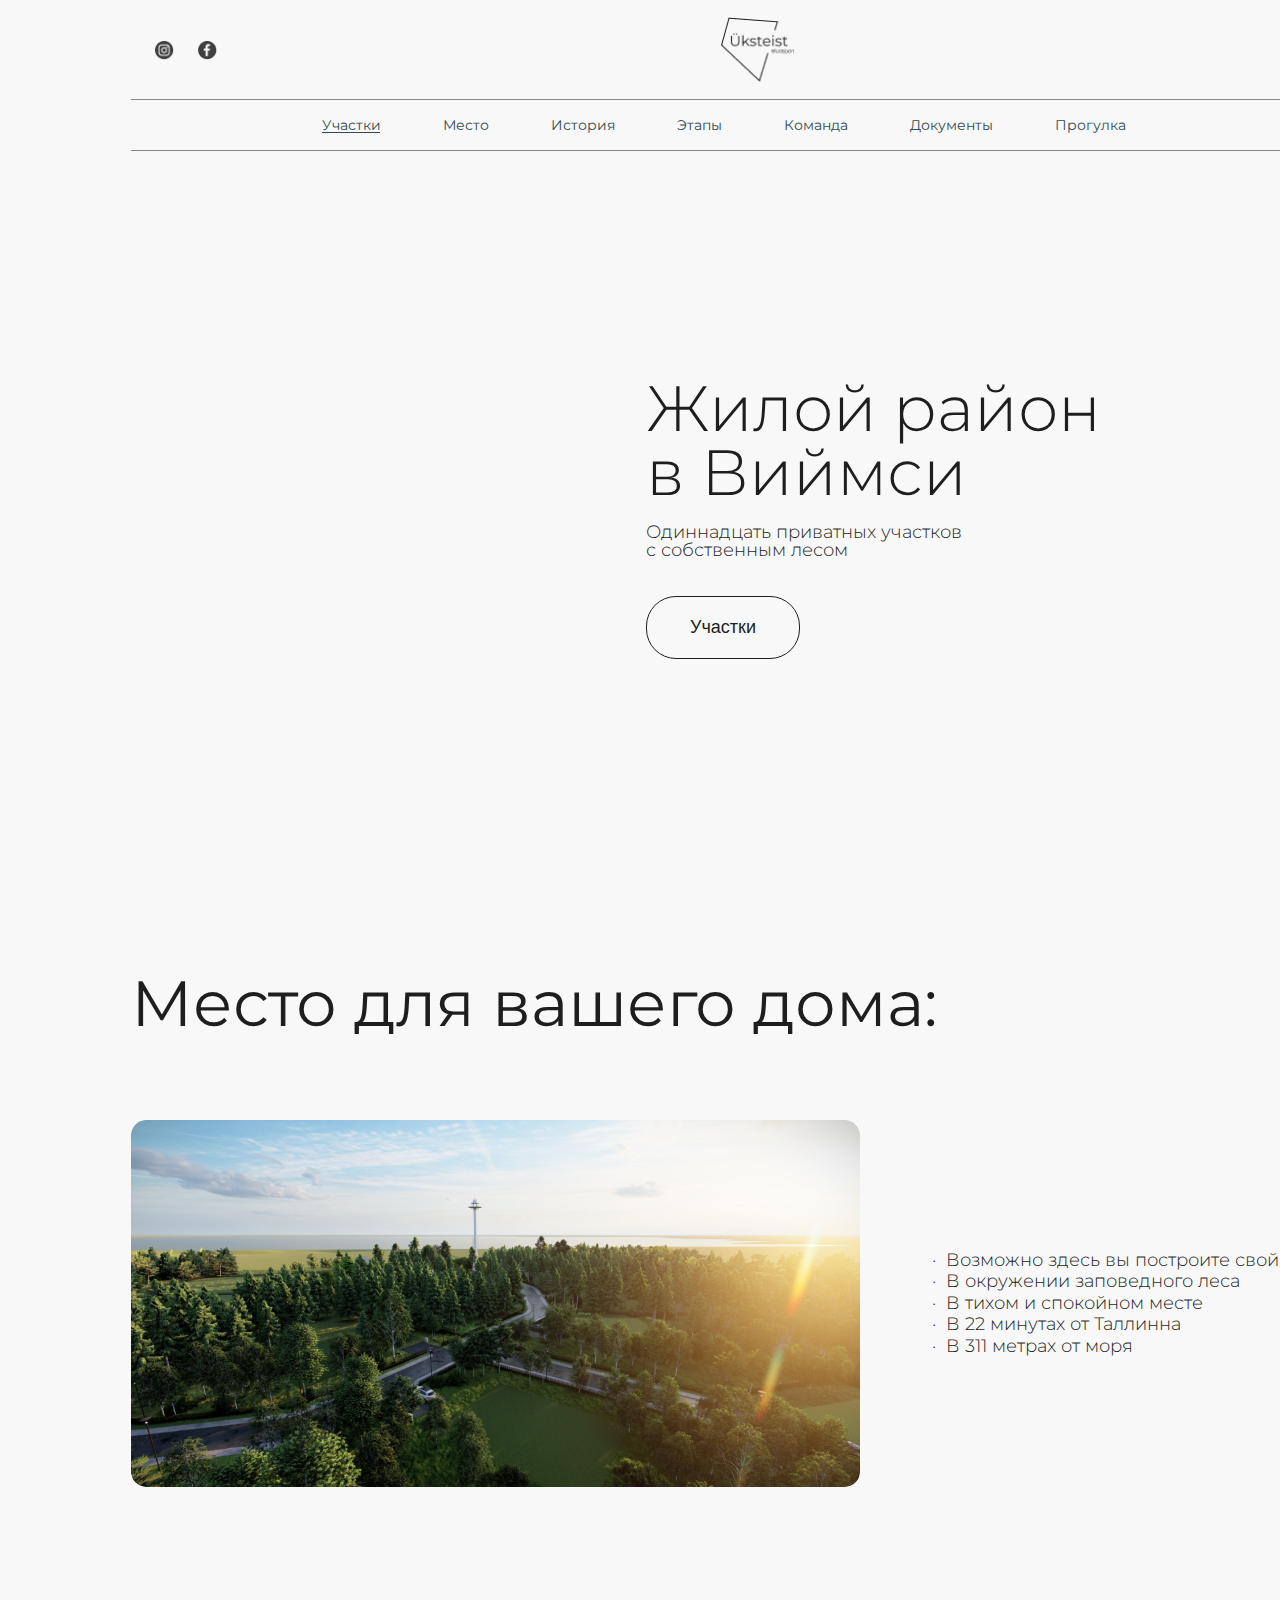
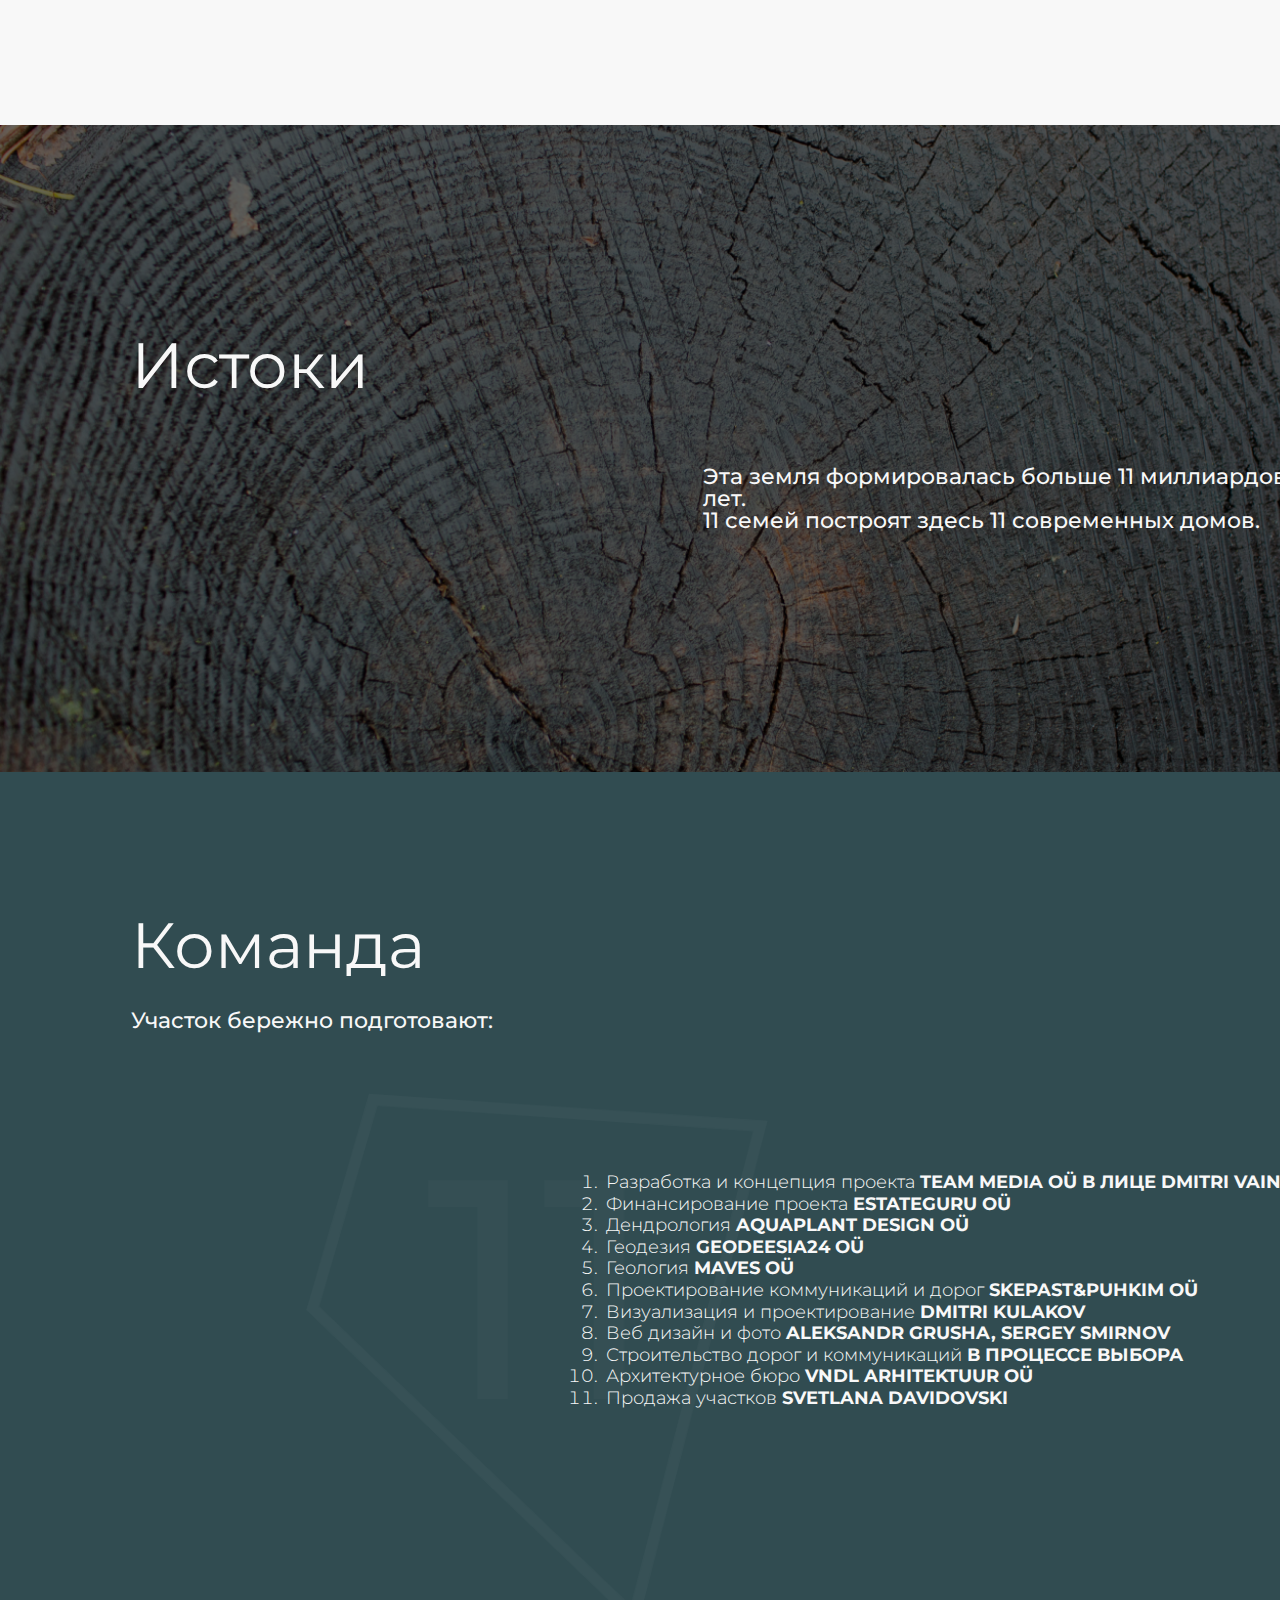
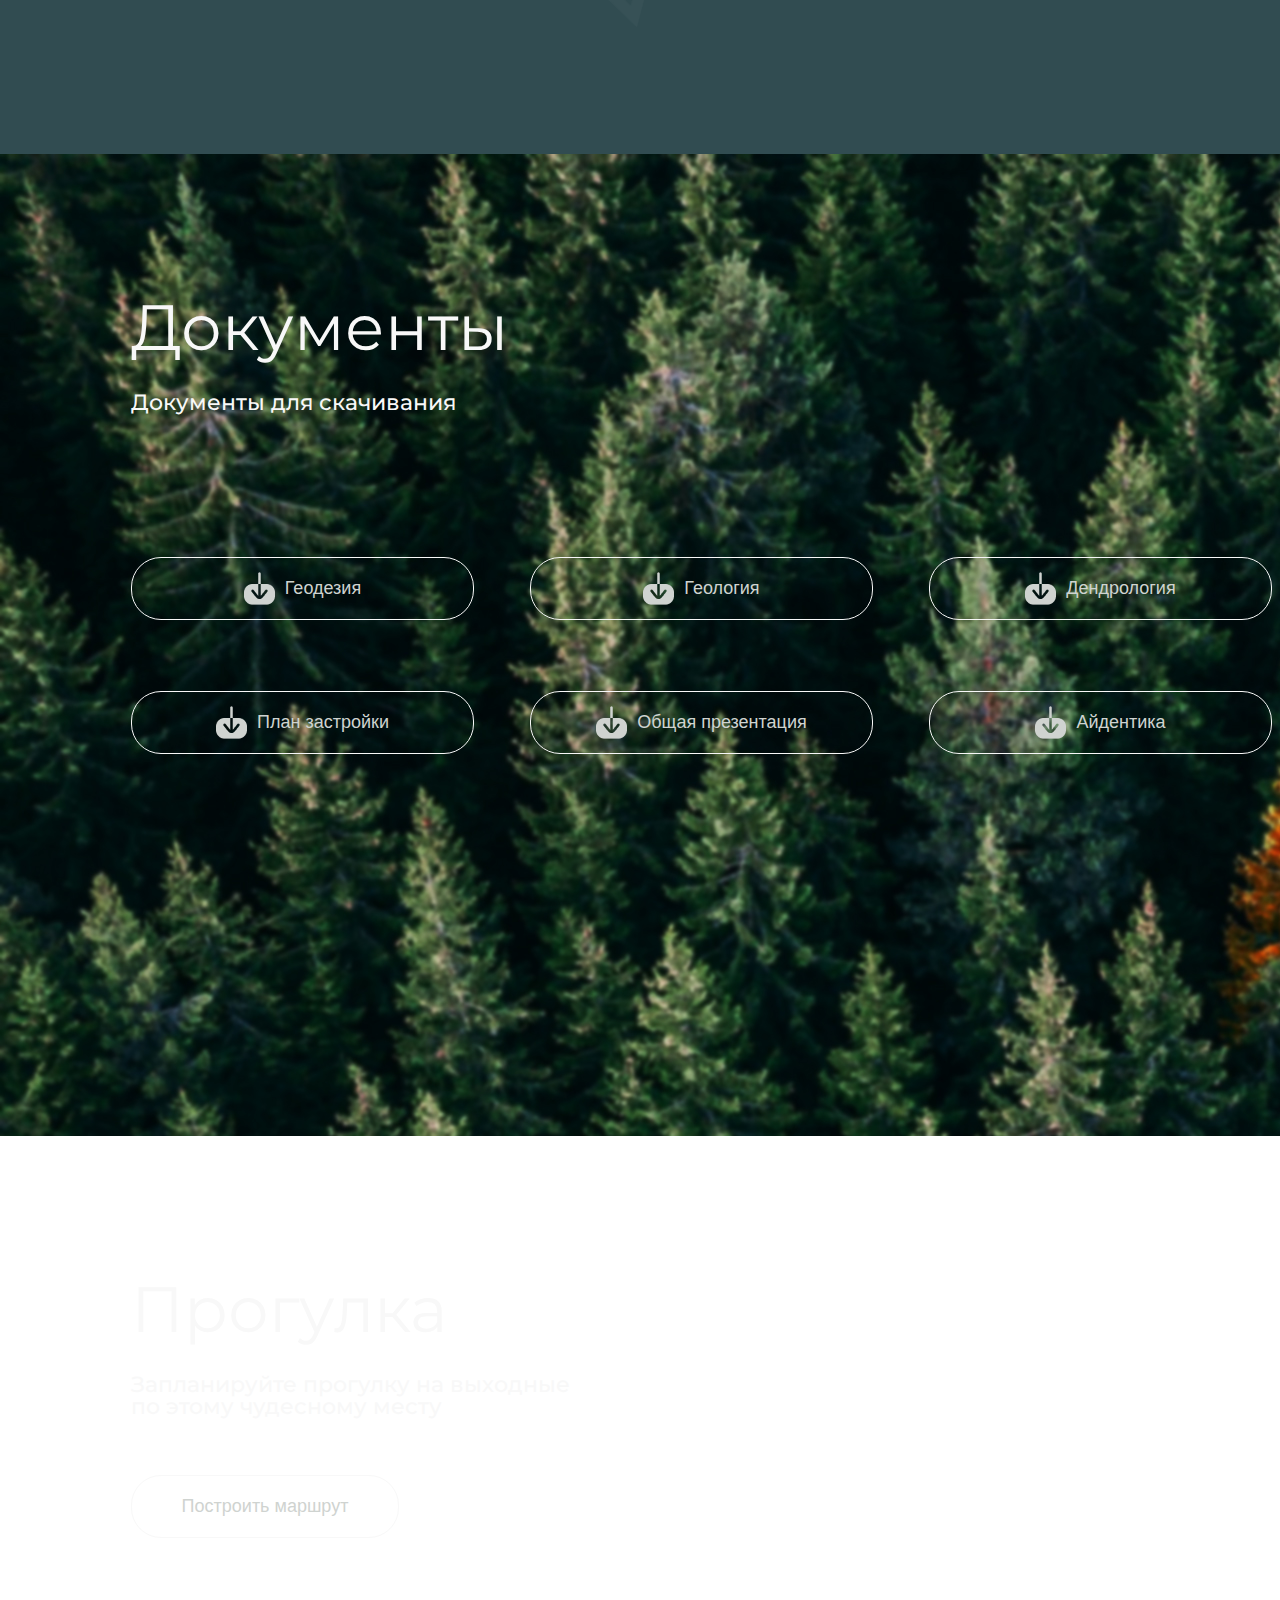
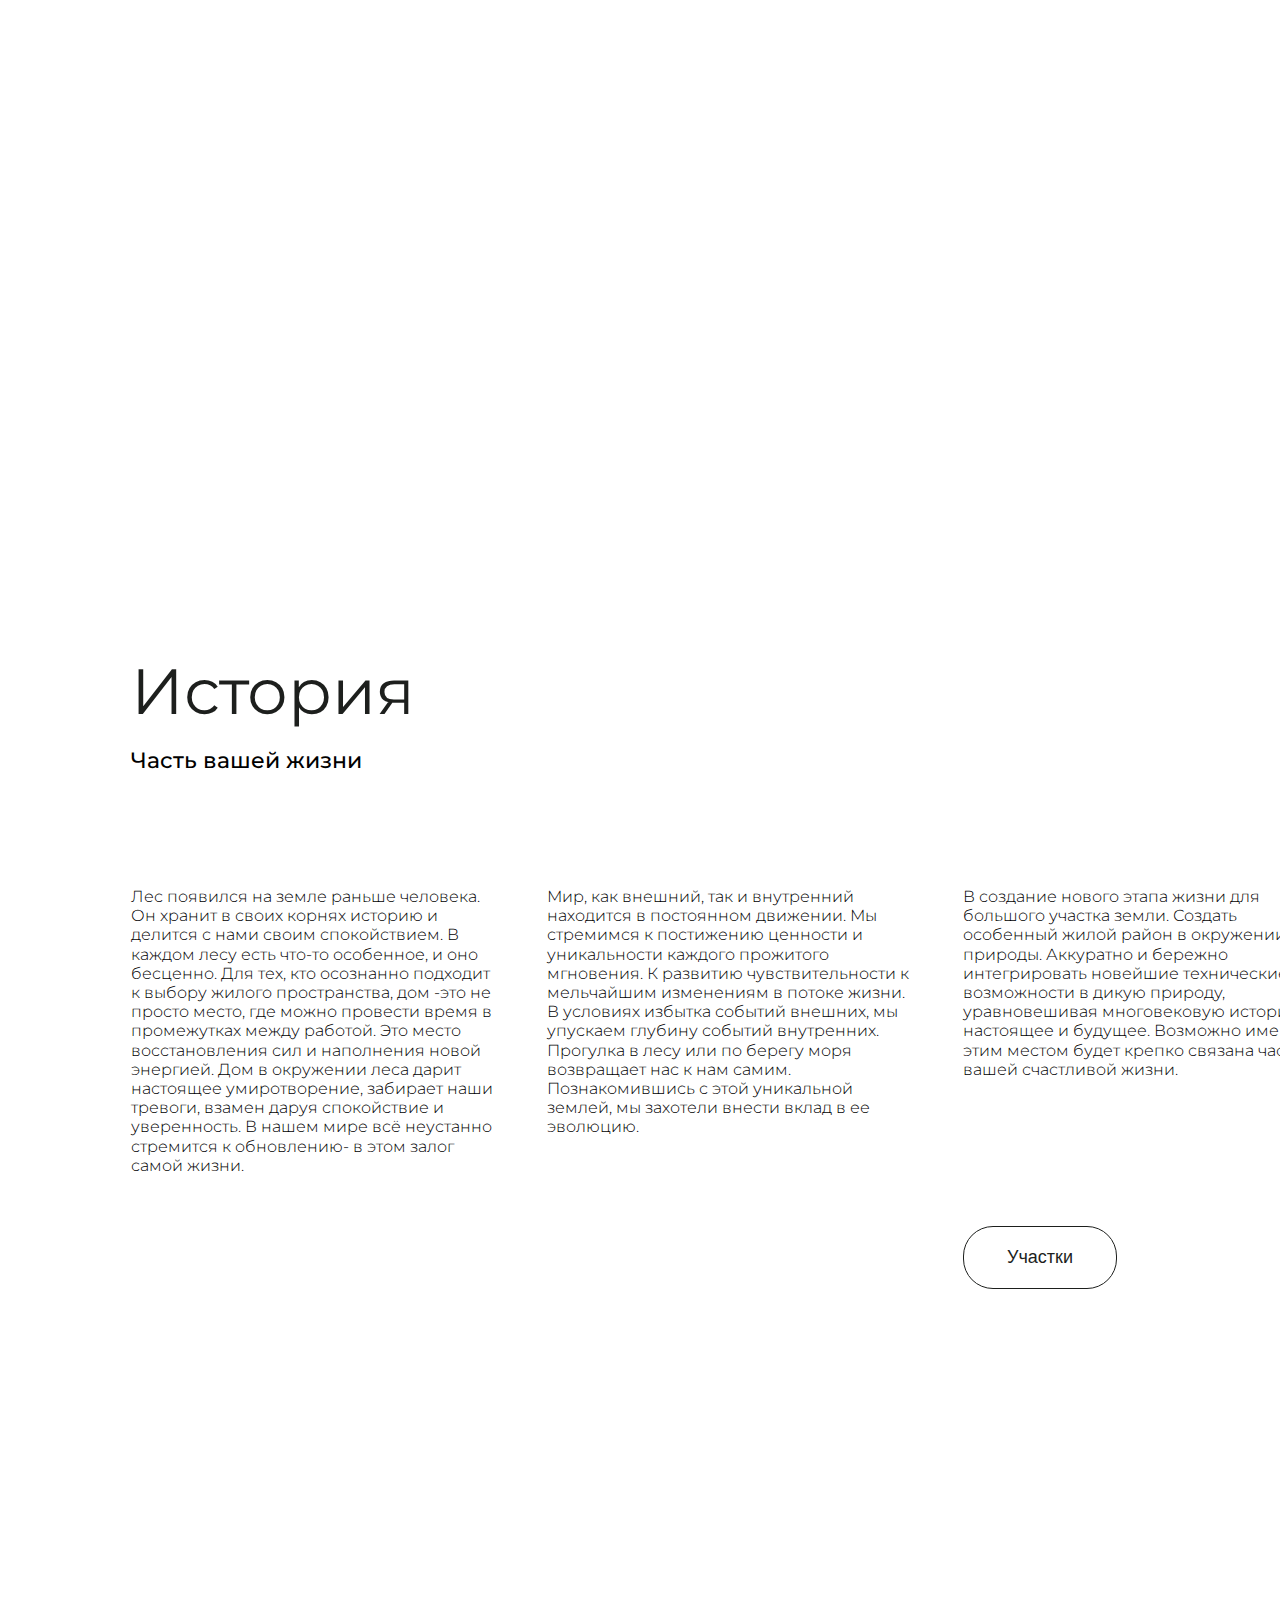
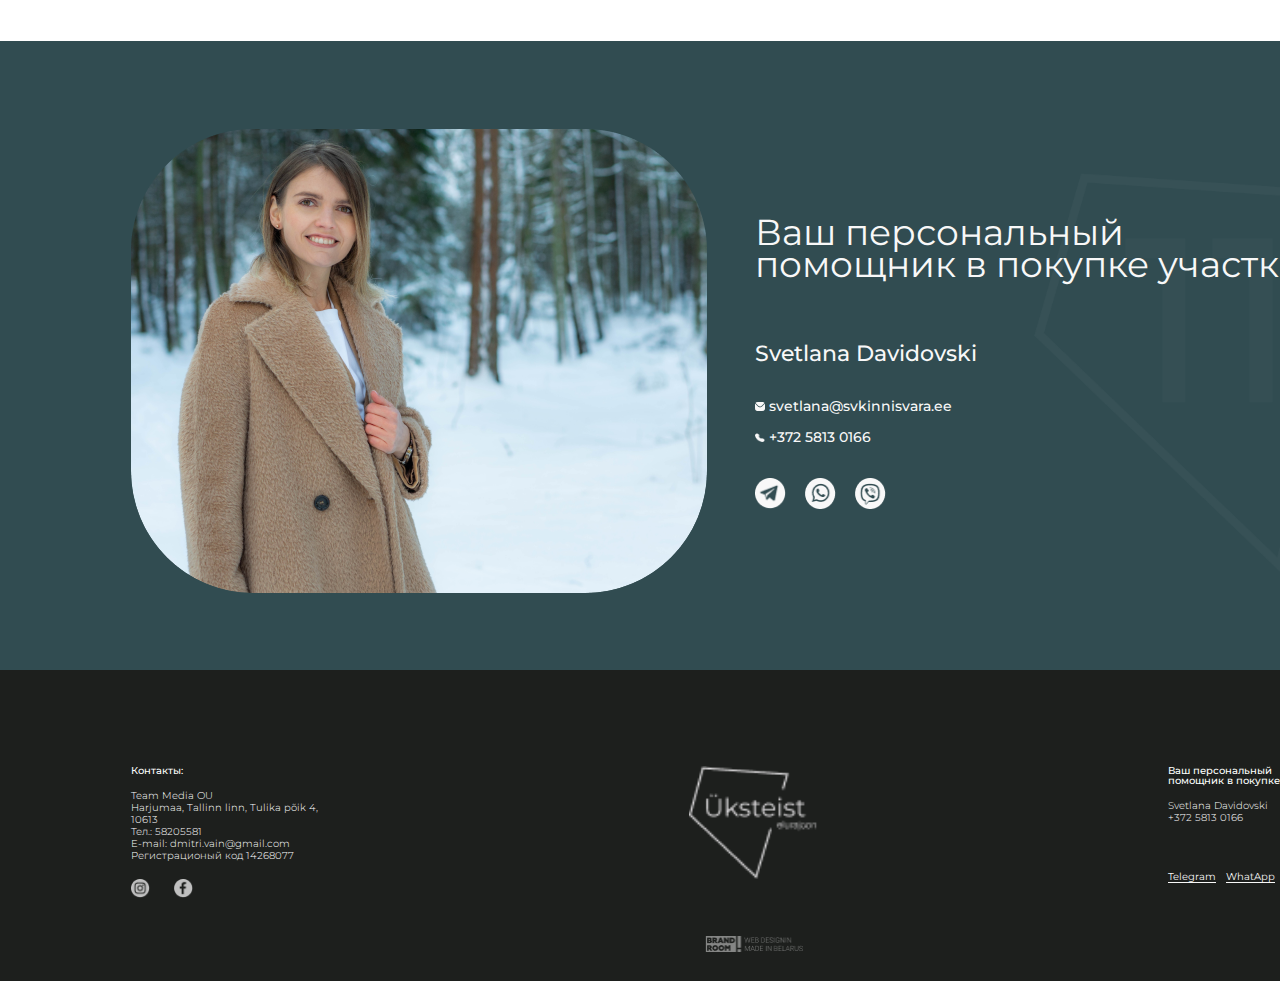
==== index.html @ 523bc27f "Поменяла элемент social__link-img на блок social-link-img, чтобы сделать миксы (мб и с элементом мож" ====
<!DOCTYPE html>
<html lang="ru">
<head>
    <meta charset="UTF-8">
    <meta http-equiv="X-UA-Compatible" content="IE=edge">
    <meta name="viewport" content="width=device-width, initial-scale=1.0">
    <title>11</title>
    <link rel="preconnect" href="https://fonts.googleapis.com">
    <link rel="preconnect" href="https://fonts.gstatic.com" crossorigin>
    <link href="https://fonts.googleapis.com/css2?family=Montserrat:wght@200;300;400&display=swap" rel="stylesheet">
    <link rel="stylesheet" href="style.css">
</head>
<body>
    <header class="header">
        <div class="container">
            <div class="header__top">
                <div class="social social--black header__social">
                    <a class="social__link" href="">
                        <img class="social-link-img" src="social-link-img1.png" alt="">
                    </a>
                    <a class="social__link" href="">
                        <img class="social-link-img" src="social-link-img2.png" alt="">
                    </a>
                </div>
                <div class="logo header__logo">
                    <img class="logo__img header__logo-img" src="logo__img.png" alt="">
                </div>
                <div class="header__top-right">
                    <div class="header__phone">
                        <a class="header__phone-link" href="">
                            <img class="header__phone-img" src="header__phone-img.png" alt="">
                        </a>
                    </div>
                    <div class="header__lang">
                        <p class="header__lang-choose header__lang-choose--ru">RU</p>
                        <img class="header__lang-arrow" src="header__lang-arrow.png" alt="">
                    </div>
                </div>
                <nav class="menu">
                    <ul class="menu__list">
                        <li class="menu__list-item">
                            <a class="menu__link menu__link--active" href="#">Участки</a>
                        </li>
                        <li class="menu__list-item">
                            <a class="menu__link" href="#">Место</a>
                        </li>
                        <li class="menu__list-item">
                            <a class="menu__link" href="#">История</a>
                        </li>
                        <li class="menu__list-item">
                            <a class="menu__link" href="#">Этапы</a>
                        </li>
                        <li class="menu__list-item">
                            <a class="menu__link" href="#">Команда</a>
                        </li>
                        <li class="menu__list-item">
                            <a class="menu__link" href="#">Документы</a>
                        </li>
                        <li class="menu__list-item">
                            <a class="menu__link" href="#">Прогулка</a>
                        </li>
                </nav>
            </div>
            <div class="header__content">
                <div class="header__num">
                    <video class="header__video" autoplay playsinline muted loop>
                        <source src="header__video.mp4" />
                    </video>
                    <svg class="header__svg" height="100%" width="100%">
                        <defs>
                            <mask id="mask" x="0" y="0" height="100%" width="100%"> 
                                <rect class="header__svg-rect" x="0" y="0" height="100%" width="100%"/>
                                <text x="47%" y="88%" fill="red" text-anchor="middle">11</text>
                            </mask>
                        </defs>
                        <rect class="header__svg-rect" x="0" y="0" height="100%" width="100%"/>
                        <rect class="header__svg-rect" x="0" y="0" height="100%" width="100%"/>
                    </svg>
                  </div>
                <div class="header__content-info">
                    <h1 class="header__title">Жилой район <br> в Виймси</h1>
                    <p class="header__subtitle">Одиннадцать приватных участков <br> с собственным лесом</p>
                    <button class="button button--black header__button">Участки</button>
                </div>
            </div>
        </div>
    </header>
    <main>
        <section class="place">
            <div class="container container--s">
                <h2 class="title place__title">Место для вашего дома:</h2>
                <div class="place__content">
                    <img class="place__img" src="place__img.jpg" alt="">
                    <div class="place__info">
                        <ul class="place__info-list">
                            <li class="place__list-item">Возможно здесь вы построите свой дом</li>
                            <li class="place__list-item">В окружении заповедного леса</li>
                            <li class="place__list-item">В тихом и спокойном месте</li>
                            <li class="place__list-item">В 22 минутах от Таллинна</li>
                            <li class="place__list-item">В 311 метрах от моря</li>
                        </ul>
                    </div>
                </div>
            </div>
        </section>
        <section class="beginning">
            <div class="container container--s">
                <h2 class="title title--white beginning__title">Истоки</h2>
                <h3 class="subtitle subtitle--white beginning__subtitle">Эта земля формировалась больше 11 миллиардов лет. <br> 11 семей построят здесь 11 современных домов.</h3>
            </div>
        </section>
        <section class="team">
            <div class="container container--s">
                <img class="img-out team__img-out" src="img-out.png" alt="">
                <div class="team__content">
                    <div class="team__name">
                        <h2 class="title title--white team__title">Команда</h2>
                        <h3 class="subtitle subtitle--white subtitle__team">Участок бережно подготовают:</h3>
                    </div>
                    <ol class="team__list">
                        <li class="team__member">Разработка и концепция проекта <span class="team__member-name">Team Media OÜ в лице Dmitri Vain</span></li>
                        <li class="team__member">Финансирование проекта <span class="team__member-name">Estateguru OÜ</span></li>
                        <li class="team__member">Дендрология 
                            <span class="team__member-name">Aquaplant Design OÜ</span>
                        </li>
                        <li class="team__member">Геодезия 
                            <span class="team__member-name">Geodeesia24 OÜ</span>
                        </li>
                        <li class="team__member">Геология 
                            <span class="team__member-name">Maves OÜ</span>
                        </li>
                        <li class="team__member">Проектирование коммуникаций и дорог 
                            <span class="team__member-name">Skepast&Puhkim OÜ</span>
                        </li>
                        <li class="team__member">Визуализация и проектирование 
                            <span class="team__member-name"> Dmitri Kulakov</span>
                        </li>
                        <li class="team__member">Веб дизайн и фото 
                            <span class="team__member-name">Aleksandr Grusha, Sergey Smirnov</span>
                        </li>
                        <li class="team__member">Строительство дорог и коммуникаций
                            <span class="team__member-name">в процессе выбора</span>
                        </li>
                        <li class="team__member">Архитектурное бюро 
                            <span class="team__member-name">VNDL ARHITEKTUUR OÜ</span>
                        </li>
                        <li class="team__member">Продажа участков 
                            <span class="team__member-name">Svetlana Davidovski</span>
                        </li>
                    </ol>
                </div>
            </div>
        </section>
        <section class="documents">
            <div class="container container--s">
                <h2 class="title title--white documents__title">Документы</h2>
                <h3 class="subtitle subtitle--white documents__subtitle">Документы для скачивания</h3>
                <div class="documents__content">
                    <button class="button button--white button--with-img documents__button" data-doc="1">
                        <img class="button__img" src="button__img.png" alt="">
                        Геодезия
                    </button>
                    <button class="button button--white button--with-img documents__button" data-doc="1">
                        <img class="button__img" src="button__img.png" alt="">
                        Геология
                    </button>
                    <button class="button button--white button--with-img documents__button" data-doc="1">
                        <img class="button__img" src="button__img.png" alt="">
                        Дендрология
                    </button>
                    <button class="button button--white button--with-img documents__button" data-doc="1">
                        <img class="button__img" src="button__img.png" alt="">
                        План застройки
                    </button>
                    <button class="button button--white button--with-img documents__button" data-doc="1">
                        <img class="button__img" src="button__img.png" alt="">
                        Общая презентация
                    </button>
                    <button class="button button--white button--with-img documents__button" data-doc="1">
                        <img class="button__img" src="button__img.png" alt="">
                        Айдентика
                    </button>
                </div>
            </div>
        </section>
        <section class="walking">
            <video class="walking__video" autoplay playsinline muted loop>
                <source src="walking__video.mp4" />
            </video>
                <div class="container container--s">
                    <div class="walking__content">
                        <h2 class="title title--white walking__title">Прогулка</h2>
                        <h3 class="subtitle subtitle--white walking__subtitle">Запланируйте прогулку на выходные <br> по этому чудесному месту</h3>
                        <button class="button button--white walking__button">
                            Построить маршрут
                        </button>
                    </div>
                </div>
            
        </section>
        <section class="history">
            <div class="container container--s">
                <div class="history__content">
                    <h2 class="title history__title">История</h2>
                    <h3 class="subtitle history__subtitle">Часть вашей жизни</h3>
                
                    <p class="history__text history__text--first">Лес появился на земле раньше человека. Он хранит в своих корнях историю и делится с нами своим спокойствием. В каждом лесу есть что-то особенное, и оно бесценно. Для тех, кто осознанно подходит к выбору жилого пространства, дом -это не просто место, где можно провести время в промежутках между работой. Это место восстановления сил и наполнения новой энергией. Дом в окружении леса дарит настоящее умиротворение, забирает наши тревоги, взамен даруя спокойствие и уверенность. В нашем мире всё неустанно стремится к обновлению- в этом залог самой жизни.
                    </p>
                        
                    <p class="history__text history__text--second">Мир, как внешний, так и внутренний находится в постоянном движении. Мы стремимся к постижению ценности и уникальности каждого прожитого мгновения. К развитию чувствительности к мельчайшим изменениям в потоке жизни. В условиях избытка событий внешних, мы упускаем глубину событий внутренних. Прогулка в лесу или по берегу моря возвращает нас к нам самим. Познакомившись с этой уникальной землей, мы захотели внести вклад в ее эволюцию. 
                    </p>

                    <p class="history__text history__text--third">
                    В создание нового этапа жизни для большого участка земли. Создать особенный жилой район в окружении природы. Аккуратно и бережно интегрировать новейшие технические возможности в дикую природу, уравновешивая многовековую историю, настоящее и будущее. Возможно именно с этим местом будет крепко связана часть вашей счастливой жизни. 
                    </p>
                    <button class="button button--black history__button">Участки</button>
                </div>
            </div>
        </section>
        <section class="helper">
            <div class="container container--s">
                <img class="img-out helper__img-out" src="img-out.png" alt="">
                <div class="helper__content">
                   <img class="helper__img" src="helper__img.png" alt="">
                    <div class="helper__info">
                        <h2 class="title title--white title--xs helper__title ">Ваш персональный <br> помощник в покупке участка:</h2>
                        <h3 class="subtitle subtitle--white helper__subtitle">Svetlana Davidovski </h3>
                        <div class="helper__contact">
                            <div class="helper__mail">
                                <img class="helper__contact-img" src="helper__contact-img1--wh.png" alt="">
                                <a class="helper__link" href="mailto:svetlana@svkinnisvara.ee">svetlana@svkinnisvara.ee</a>
                            </div>
                            <div class="helper__tel">
                                <img class="helper__contact-img" src="helper__contact-img2--wh.png" alt="">
                                <a class="helper__link" href="tel:+37258130166">+372 5813 0166</a>
                            </div>
                            <div class="social social--white helper__social">
                                <a class="social__link" href="">
                                    <img class="social-link-img social-link-img--m" src="social-link-img3--wh.png" alt="">
                                </a>
                                <a class="social__link" href="">
                                    <img class="social-link-img social-link-img--m" src="social-link-img4--wh.png" alt="">
                                </a>
                                <a class="social__link" href="">
                                    <img class="social-link-img social-link-img--m" src="social-link-img5--wh.png" alt="">
                                </a>
                            </div>
                        </div>
                    </div>
                </div>
            </div>
        </section>
    </main>
    <footer class="footer">
        <div class="container container--s">
            <div class="footer__content">
                <div class="footer__contact-1">
                    <h6 class="footer__contact-title">Контакты:</h6>
                    <div class="footer__contact-info">
                        <p class="footer__contact-address">Team Media OU <br>
                            Harjumaa, Tallinn linn, Tulika põik 4, 10613
                        </p>
                        <a class="footer__contact-tel" href="tel:+58205581">Тел.: 58205581</a>
                        <a class="footer__contact-mail" href="mailto:dmitri.vain@gmail.com">E-mail: dmitri.vain@gmail.com</a>
                        <p class="footer__contact-code">Регистрационый код 14268077</p>
                    </div>
                    <div class="social social--white footer__social">
                        <a class="social__link" href="">
                            <img class="social-link-img" src="social-link-img1--wh.png" alt="">
                        </a>
                        <a class="social__link" href="">
                            <img class="social-link-img" src="social-link-img2--wh.png" alt="">
                         </a>
                    </div>
                    
                </div>
                <div class="logo footer__logo">
                    <img class="logo__img footer__logo-img" src="logo__img-wh.png" alt="">
                </div>
                <div class="footer__contact-2">
                    <h6 class="footer__contact-title">Ваш персональный <br> помощник в покупке участка: </h6>
                    <div class="footer__contact-info">
                        <p class="footer__helper">Svetlana Davidovski</p>
                        <a class="footer__helper-tel" href="tel:+37258130166">+372 5813 0166</a>
                    </div>
                    <div class="footer__social-2">
                        <a class="footer__social-link" href="">Telegram</a>
                        <a class="footer__social-link" href="">WhatApp</a>
                        <a class="footer__social-link" href="">Viber</a>
                    </div>
                </div>
                <div class="logo-author footer__logo-author">
                    <img class="logo-author__img" src="logo-author.png" alt="">
                    
                </div>
            </div>
        </div>
    </footer>
    <script src="script.js"></script>
</body>
</html>
---- style.css ----
html, body, div, span, applet, object, iframe,
h1, h2, h3, h4, h5, h6, p, blockquote, pre,
a, abbr, acronym, address, big, cite, code,
del, dfn, em, img, ins, kbd, q, s, samp,
small, strike, strong, sub, sup, tt, var,
b, u, i, center,
dl, dt, dd, ol, ul, li,
fieldset, form, label, legend,
table, caption, tbody, tfoot, thead, tr, th, td,
article, aside, canvas, details, embed, 
figure, figcaption, footer, header, hgroup, 
menu, nav, output, ruby, section, summary,
time, mark, audio, video {
	margin: 0;
	padding: 0;
	border: 0;
	font-size: 100%;
	font: inherit;
	vertical-align: baseline;
}
article, aside, details, figcaption, figure, 
footer, header, hgroup, menu, nav, section {
	display: block;
}
html {
	height: 100%;
}
body {
	line-height: 1;
    font-family: 'Montserrat', sans-serif;
}
ol, ul {
	list-style: none;
}

blockquote, q {
	quotes: none;
}
blockquote:before, blockquote:after,
q:before, q:after {
	content: '';
	content: none;
}
table {
	border-collapse: collapse;
	border-spacing: 0;
}

a {
    text-decoration: none;
}



.header {
    /* height: 1512px; */
    width: 1512px;
    background: #F8F8F8;
}
.container {
    width: 1249px;
    position: relative;
    padding-left: 131px;
    padding-right: 131px;
}
.container--s {
    width: 1197px;
    
}
.header__top {
    height: 148px;
    display: flex;
    flex-wrap: wrap;
}
.social {
    width: 62px;
    height: 19px;
    display: flex;
    justify-content: space-between;
}
.social--black {

}
.social__link {

}
.social-link-img {
    width: 19.2px;
    height: 19.2px;
}

.header__social {
    margin: 41px 504px 36px 24px;
}
.logo {

}
.logo__img {

}
.header__logo {
    margin-top: 17px;
    margin-bottom: 14px;
    margin-right: 488px;
}
.header__logo-img {
    width: 74.01px;
    height: 65px;
}
.header__top-right {
    width: 49.5px;
    display: flex;
    padding-top: 43px;
    justify-content: space-between;
}
.header__phone {
    /* margin-top: 43px; */
    /* margin-right: 29px; */
}
.header__phone-link {

}
.header__phone-img {
    width: 16.5px;
    height: 16.5px;
}
.header__lang {
    width: 28px;
    height: 13px;
    display: flex;
    justify-content: space-between;
    align-items: center;
    /* margin-top: 44px; */
    /* margin-right: 24px; */
}
.header__lang-choose {
    font-style: normal;
    font-weight: 400;
    font-size: 14px;
}
.header__lang-arrow {
    width: 5px;
    height: 2.5px;
}


.menu {
    border-top: 1px solid #858685;
    border-bottom: 1px solid #858685;
}
.menu__list {
    width: 1248px;
    height: 50px;
    display: flex;
    justify-content: center;
    align-items: center;   
}
.menu__list-item {
    margin-right: 62px;
}
.menu__link {
    font-weight: 400;
    font-size: 14px;
    color: #314C51;
    text-decoration-line: none;
    -moz-text-decoration-line: none;
}
.menu__link--active {
    position: relative;
}
.menu__link--active:before {
    display: block;                  
    width:58px;                    
    content: '';                     
    position: absolute;              
    border-bottom: 0.5px solid #314C51;   
    bottom: 1px;                                         
}



.header__content {
    /* padding-top: 131px;
    padding-right: 131px;
    padding-left: 28px; */
    margin-left: 28px;
    margin-top: 130px;
    /* padding-top: 130px; */
    display: flex;
}

.header__num {
    width: 487px;
    height: 420px;
    /* width: 100%;
    height: 100%; */
    background: #F8F8F8;
    position: relative;
}

.header__video {
    height: 100%;
    width: 486px;
}
.header__svg {
    font-family: "Montserrat", sans-serif;
    font-weight: 800;
    font-size: 400px;
    position: absolute;
    top: 0;
    left: 0;
    height: 100%;
}
.header__svg-rect {
    fill: #F8F8F8;;
    mask: url(#mask);
}




.header__content-info {
    /* margin-top: 131px; */
    padding-top: 98px;
    /* display: flex;
    flex-direction: column;
    justify-content: center; */
    color: #1D1F1D;
    height: 419px;
}
.header__title {
    font-weight: 300;
    font-size: 64px;
    margin-bottom: 19px;
    
}
.header__subtitle {
    font-weight: 300;
    font-size: 18px;
    margin-bottom: 37px;
}
.button {
    height: 63px;
    display: flex;
    justify-content: center;
    align-items: center;
    font-weight: 300;
    font-size: 18px;
    background: none;
    border-radius: 30px;
    -webkit-border-radius: 30px;
    -moz-border-radius: 30px;
    -ms-border-radius: 30px;
    -o-border-radius: 30px;
}
.button:hover {
    cursor: pointer;
}
.button--black {
    border: 1px solid #1D1F1D;
    color: #1D1F1D;
}
/* нет разделения на размеры кнопок, т.е. размеры разные, но нет логики */
.header__button {
    width: 154px;
}

.place {
    /* height: 1197px; */
    width: 1512px;
    background: #F8F8F8;
}

.title {
    font-weight: 400;
    font-size: 64px;
    color: #1D1F1D;
}
.place__title {
    padding-top: 176px;
    margin-bottom: 85px;
}
.place__content {
    display: flex;
    padding-bottom: 238px;
}
.place__img {
    width: 729px;
    height: 367px;
    border-radius: 15px;
    margin-right: 72px;
}
.place__info {
    display: flex;
    flex-direction: column;
    justify-content: center;
}
.place__info-list {
   
}
.place__list-item {
    font-weight: 300;
    font-size: 18px;
    line-height: 120%;
    color: #1D1F1D;
}
.place__list-item:before {
    content: "\00B7";
    margin-right: 10px;
}

.documents {
    width: 1512px;
    height: 982px;
    background-image: url(documents.jpg);
}
.title--white {
    color: #F8F8F8
}
.documents__title {
    padding-top: 141px;
    margin-bottom: 33px;
}
.subtitle {
    font-weight: 500;
    font-size: 22px;
}
.subtitle--white {
    color: #F8F8F8
}
.documents__subtitle {
    margin-bottom: 143px;
}
.documents__content {
    display: flex;
    flex-wrap: wrap;
}
.button--white {
    border: 1px solid #F8F8F8;
    color: #CFD3D0;
}
.button--with-img {}
.documents__button {
    padding: 0;
    width: 343px;
    margin-right: 56px;
    margin-bottom: 71px;
}
.button__img {
    width: 31px;
    height: 32.29px;
    margin-right: 10px;
}



.beginning {
    width: 1512px;
    background-image: url(beginning.png);
    background-size: cover;    
}
.beginning__title {
    padding-top: 208px;
    margin-bottom: 69px;
}
.beginning__subtitle {
    /* margin-right: 304px; */
    margin-left: 572px;
    padding-bottom: 240px;
}


/* БЛОК WALKING */
.walking {
    width: 1512px;
    height: 982px;
    /* background-image: url(walking.png);
    background-size: cover; */
    position: relative;
}
.walking__video {
    position: absolute;
    top: 0;
    left: 0;
    object-fit: cover;
    z-index: -100;
    width: 100%;
    height: 100%;
}

.walking__content {
    position: absolute;
    top: 0;
    left: 131px;
    height: 100%;
    z-index: 4;
}
.walking__title {
    padding-top: 141px;
    padding-bottom: 33px;
}
.walking__subtitle {

}
.walking__button {
    width: 268px;
    margin-top: 57px;
    /* margin-bottom: 574px; */
}

/* БЛОК HISTORY */
/* .history {
    width: 1512px;
    height: 982px;
}
.history__title {
    padding-top: 141px;
    margin-bottom: 33px;
}
.history__subtitle {

}
.history__content {
    display: flex;
    margin-top: 83px;
}
.history__content-info {
    width: 368px;
    margin-right: 48px;
    font-weight: 300;
    font-size: 16px;
    line-height: 120%;
    
} */

.history {

}
.history__content{
    padding-top: 141px;
    display: grid;
	row-gap: 33px;
	column-gap: 48px;
	grid-template-rows: 58px 21px 50px 306px 63px;
	grid-template-columns: 368px 368px 368px;
	grid-template-areas: 
		'h2 . . '
	    'h3 . . '
	    '. . . '
	    'p1 p2 p3'
	    '. . button';
	width: 1512px;
	height: 982px;
	/* padding: 141px 156px 231px; */
}
.history__title {
    grid-area: h2;
    
}
.history__subtitle {
    grid-area: h3;
}
.history__text {
    width: 368px;
    font-weight: 300;
    font-size: 16px;
    line-height: 120%;
}
.history__text--first {
    grid-area: p1;
}
.history__text--second {
    grid-area: p2;
}
.history__text--third {
    grid-area: p3;
}
.history__button {
    grid-area: button;
	width: 154px;
}


/* БЛОК FOOTER */
.footer {
    width: 1512px;
    height: 311px;
    background: #1D1F1D;
    color: #FFFFFF;
}
.footer__content {
    padding-top: 96px;
    display: grid;
    row-gap: 10px;
	column-gap: 350px;
	grid-template-rows: 160px 16px;
	grid-template-columns: 208px 129px 160px;
	
	grid-template-areas: 
		'contact1 logo contact2 '
	    '. logo-author . ';
    padding-bottom: 24px;
}
.footer__contact-1 {
    grid-area: contact1;
}
.footer__contact-title {
    font-weight: 500;
    font-size: 10px;
    margin-bottom: 14px;
}
.footer__contact-info {
    display: flex;
    flex-direction: column;
    font-weight: 300;
    font-size: 10px;
    line-height: 12px;

}
.footer__contact-address {}
.footer__contact-tel {
    color: #FFFFFF;
}
.footer__contact-mail {
    color: #FFFFFF;
}
.footer__contact-code {
    margin-bottom: 17px;
}
.social--white {}
.footer__social {}
.footer__logo {
    grid-area: logo;
}
.footer__logo-img {
    width: 129px;
    height: 113.3px;
}
.footer__contact-2 {
    grid-area: contact2;
}
/* .footer__contact-title {} */
.footer__helper {}
.footer__helper-tel {
    color: #FFFFFF;
    margin-bottom: 43px;
}
.footer__social-2 {
    display: inline-flex;
    flex-wrap: wrap;
}
.footer__social-link {
    font-weight: 400;
    font-size: 10px;
    color: #F8F8F8;
    margin-right: 10px;
    border-bottom: 0.5px solid #F8F8F8;
}


.logo-author {
    display: flex;
    justify-content: center;
}
.footer__logo-author {
    grid-area: logo-author;
}
.logo-author__img {
    width: 98px;
    height: 16px;
}

/* БЛОК TEAM */
.team {
    width: 1512px;
    height: 982px;
    background: #314C51;
}
.img-out {
    position: absolute;
}
.team__img-out {
    top: 321px;
    left: 306px;
    width: 462px;
    height: 535px;
}
.team__content {
    padding-top: 141px;
    display: grid;
    row-gap: 147px;
	column-gap: 0;
	grid-template-rows: 112px 304px;
	grid-template-columns: 472px 724px;
	grid-template-areas: 
		'team__name . '
	    ' . team__list';
}
.team__name {
    grid-area: team__name;
}
.team__title {
    margin-bottom: 33px;
}
.team__subtitle {

}
.team__list {
    grid-area: team__list;
    list-style: decimal;
    
}
.team__member {
    font-weight: 300;
    font-size: 18px;
    line-height: 120%;
    color: #F8F8F8;
    padding-left: 3px;
}
.team__member-name {
    font-weight: 700;
    text-transform: uppercase;
}


/* БЛОК HELPER */
.helper {
    width: 1512px;
    background: #314C51;
    height: 629px;
}
.helper__img-out {
    width: 346px;
    height: 401px;
    left: 1034px;
    top: 132px;
}
.helper__content {
    display: flex;
    flex-wrap: wrap;

}
.helper__img {
    width: 576px;
    height: 464px;
    border-radius: 122px;
    margin-right: 48px;
    padding-top: 88px;
}
.helper__info {
    font-weight: 500;
    font-size: 14px;
    line-height: 120%;
    padding-top: 175px;

}
.title--xs {
    font-size: 36px;
    line-height: 90%;
}
.helper__title {
    margin-bottom: 65px;
}
.helper__subtitle {
    margin-bottom: 35px;
}
.helper__contact {}
.helper__mail {
    margin-bottom: 15px;
}
.helper__contact-img {
    width: 10px;
    height: 9px;
}
.helper__link {
    color: #F8F8F8;
}
.helper__tel {
    margin-bottom: 32px;
}
.helper__social {
    width: 131px;
}
.social-link-img--m {
    width: 31.11px;
    height: 31.11px;
}
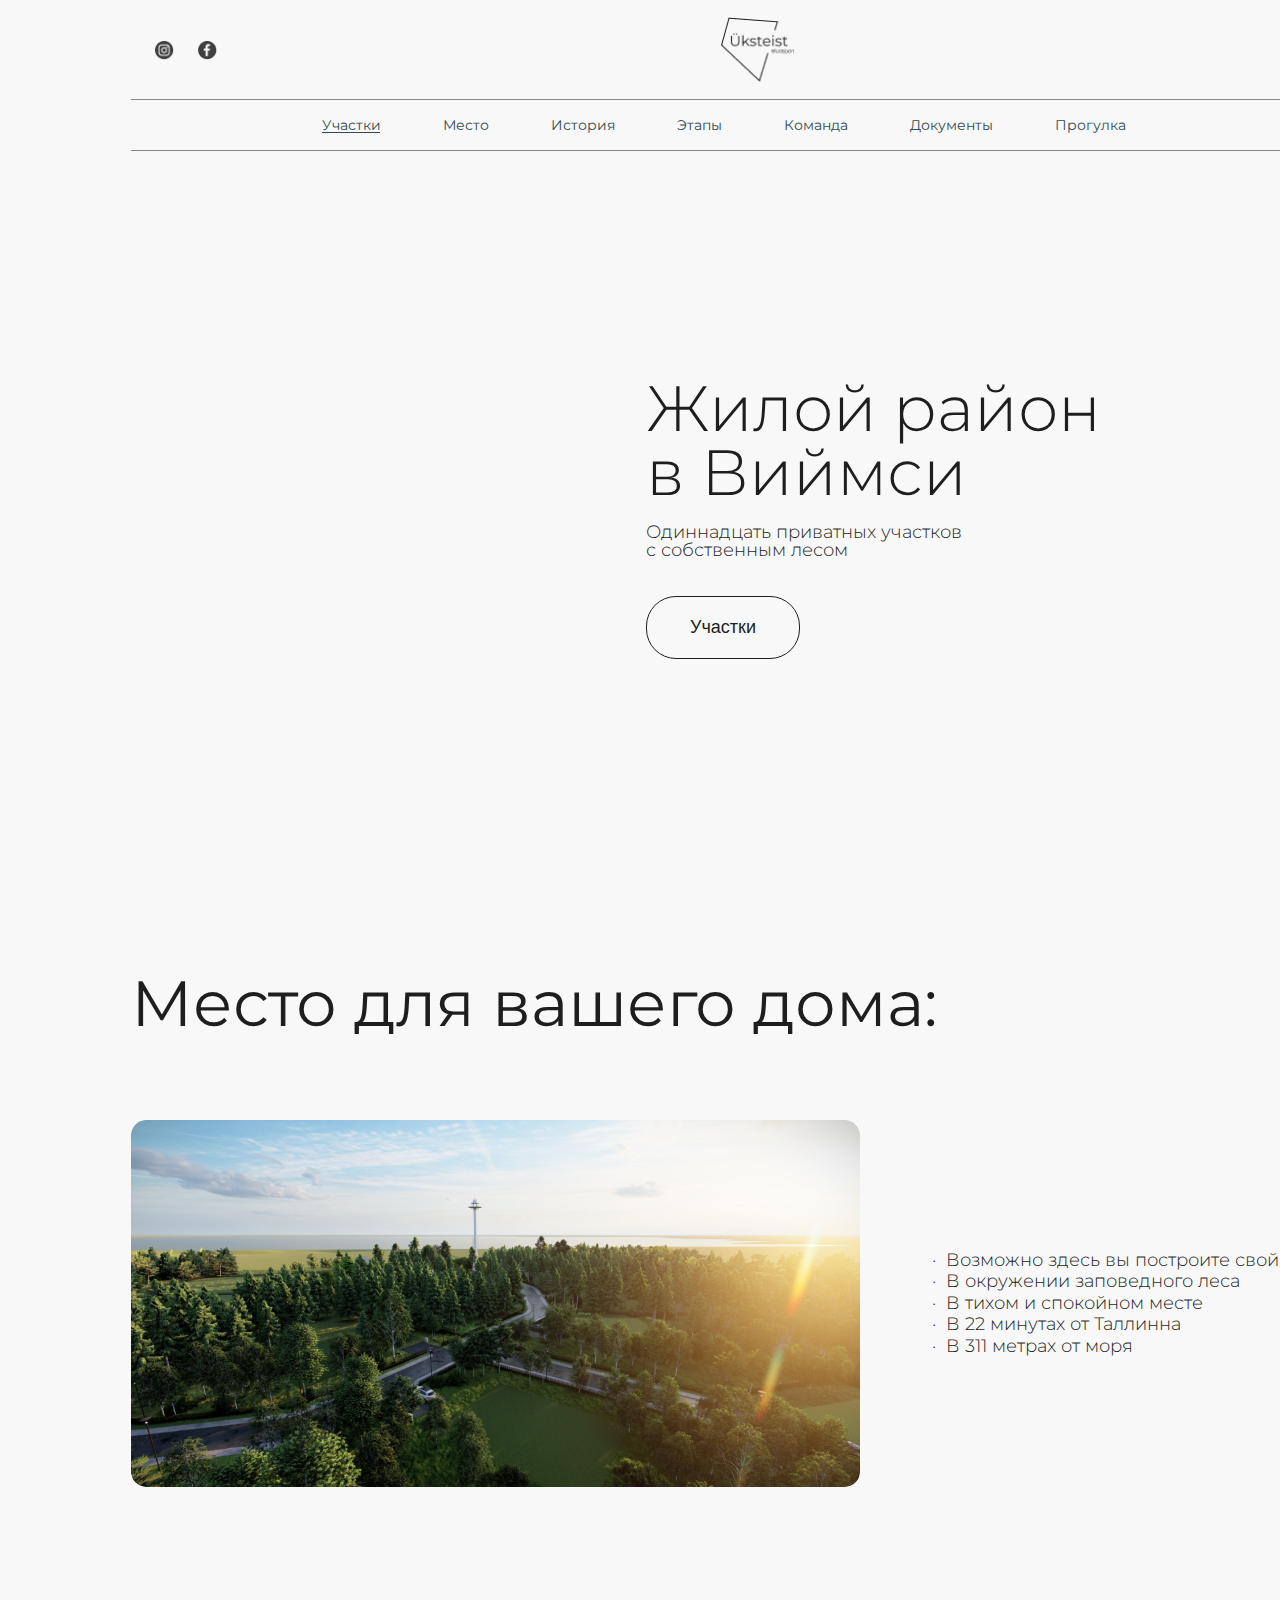
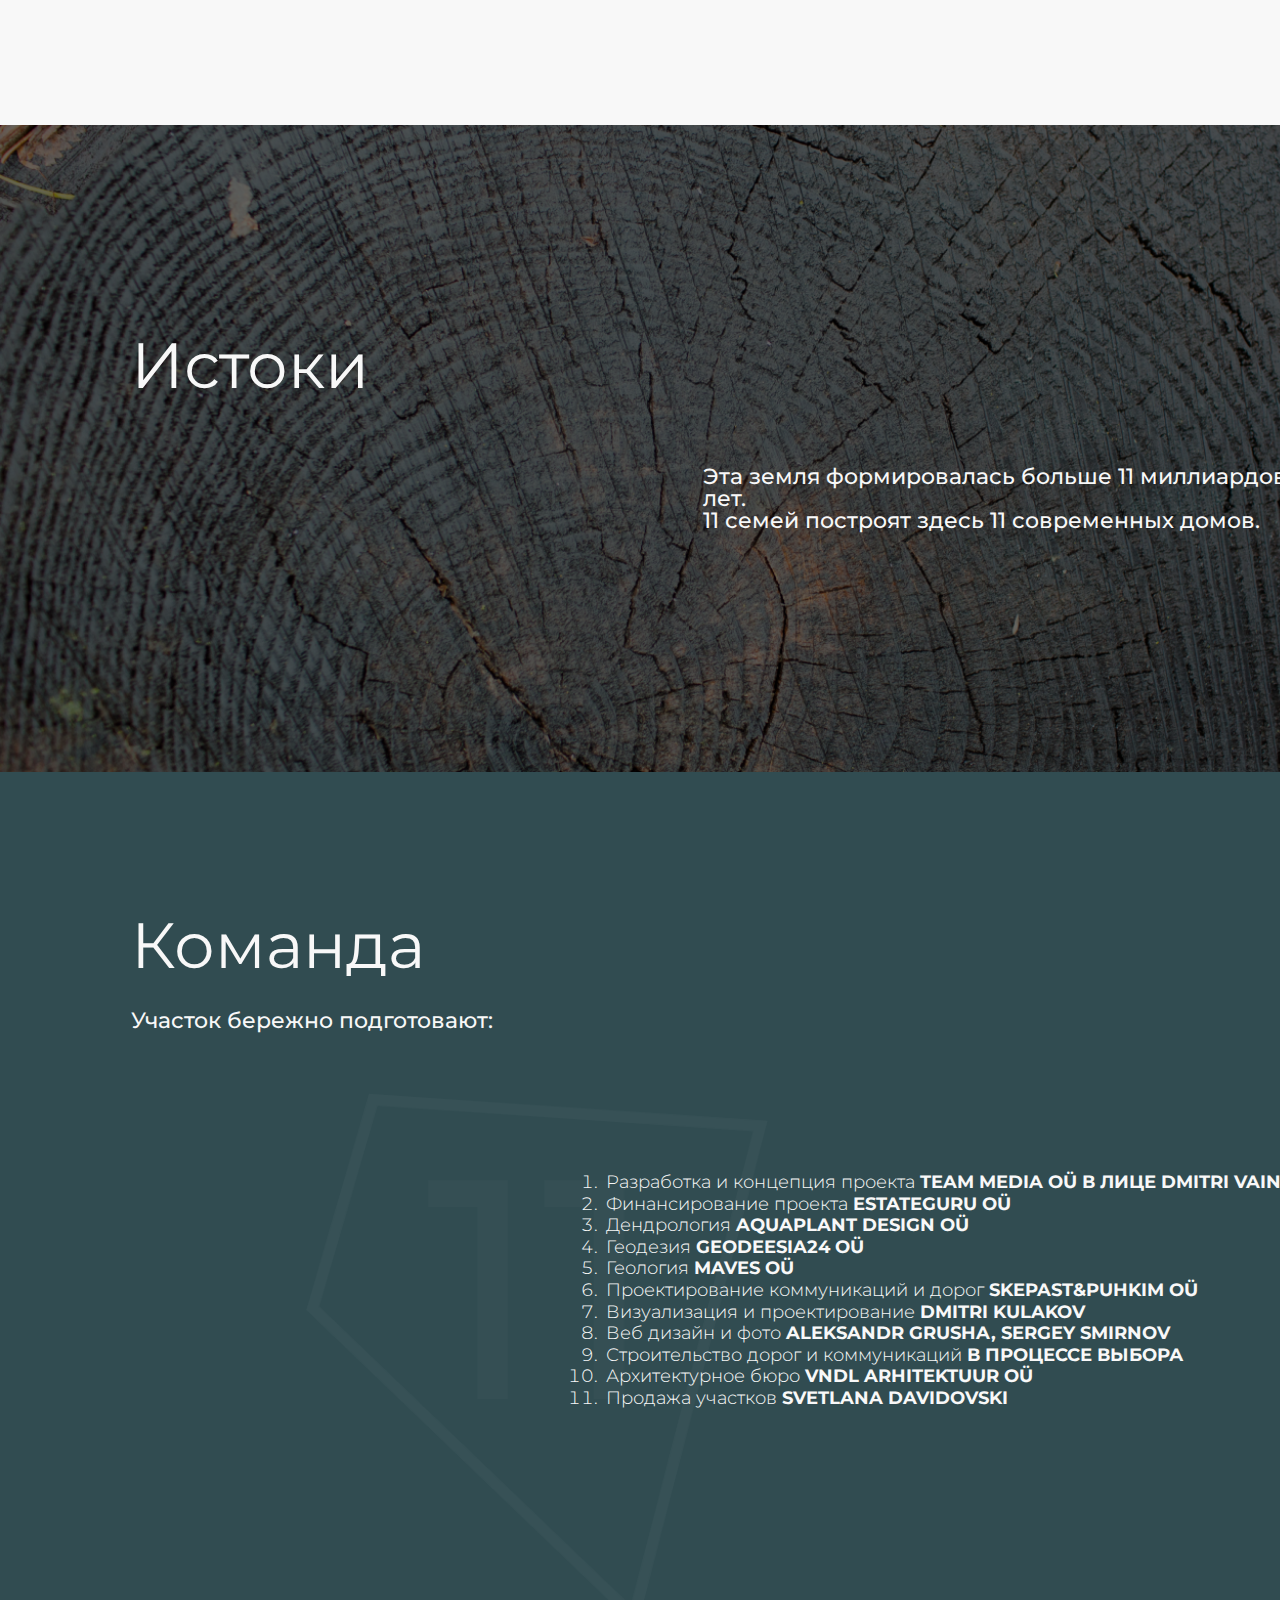
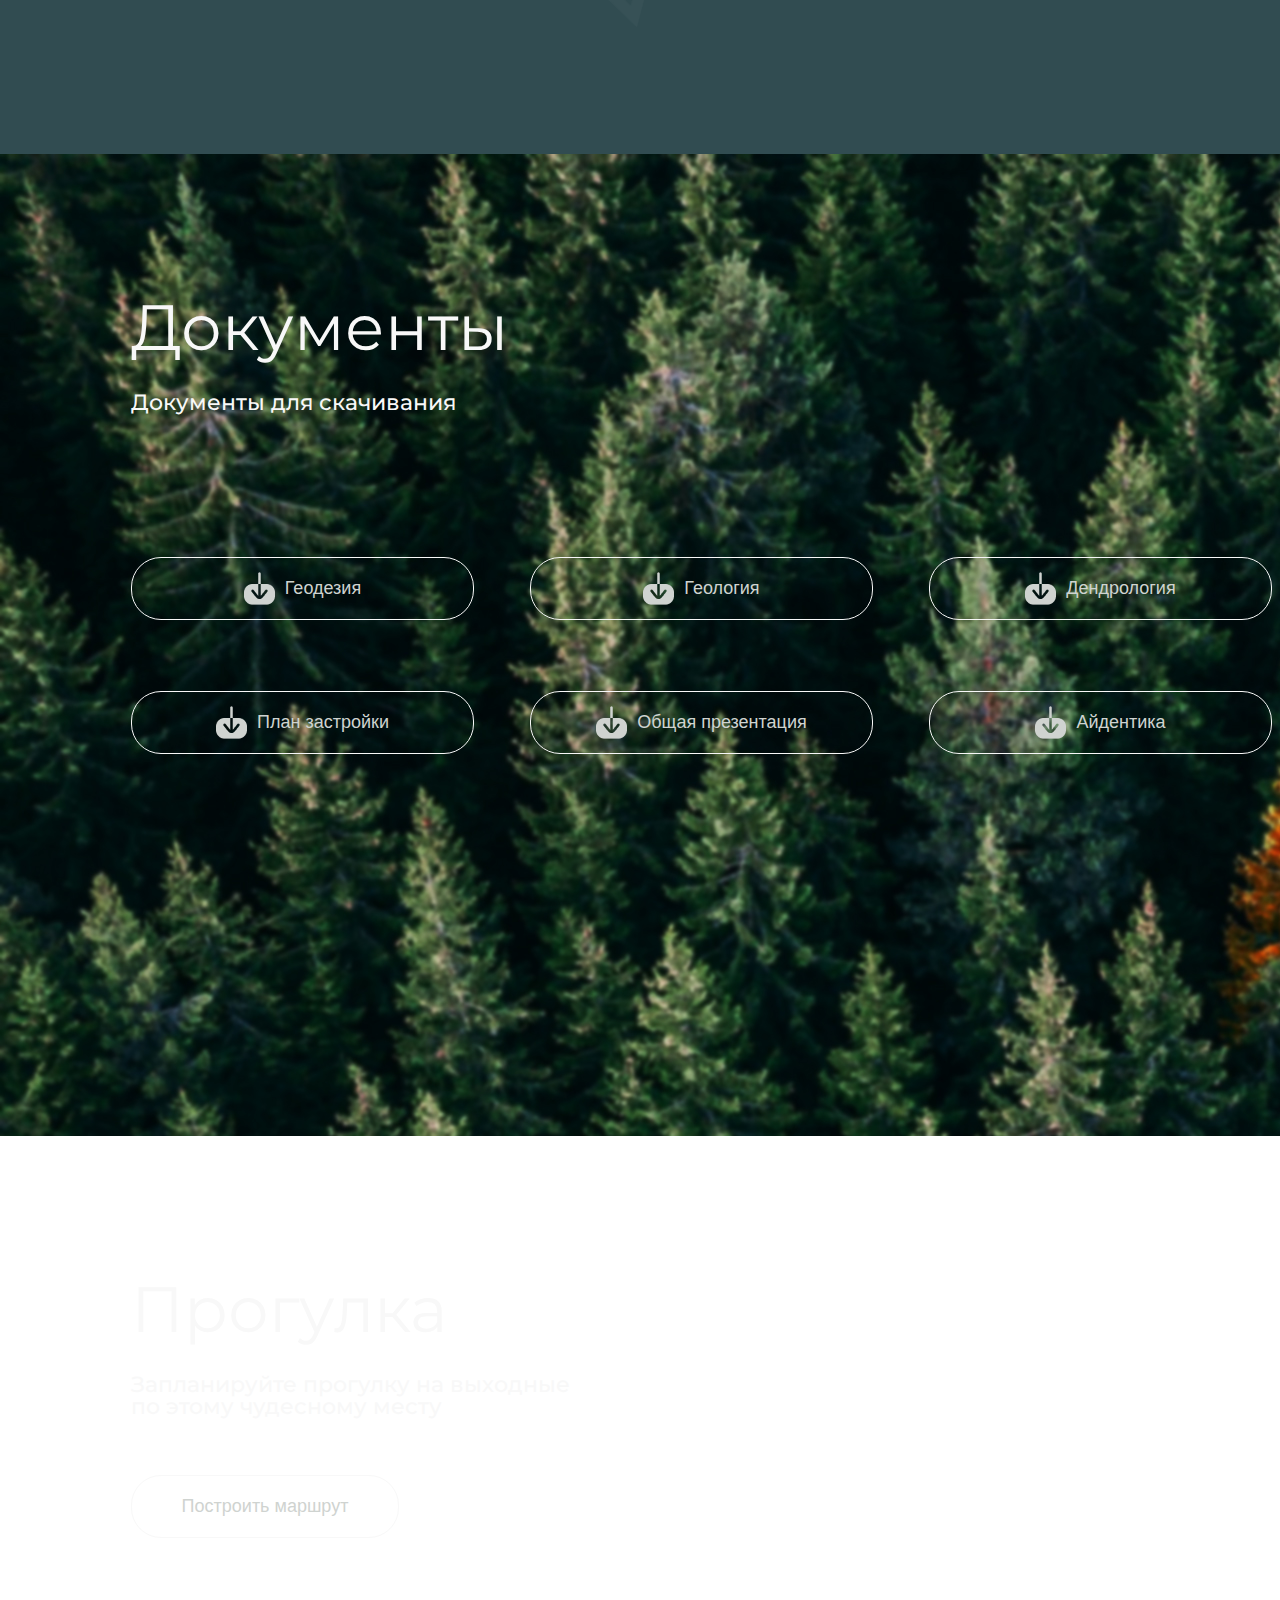
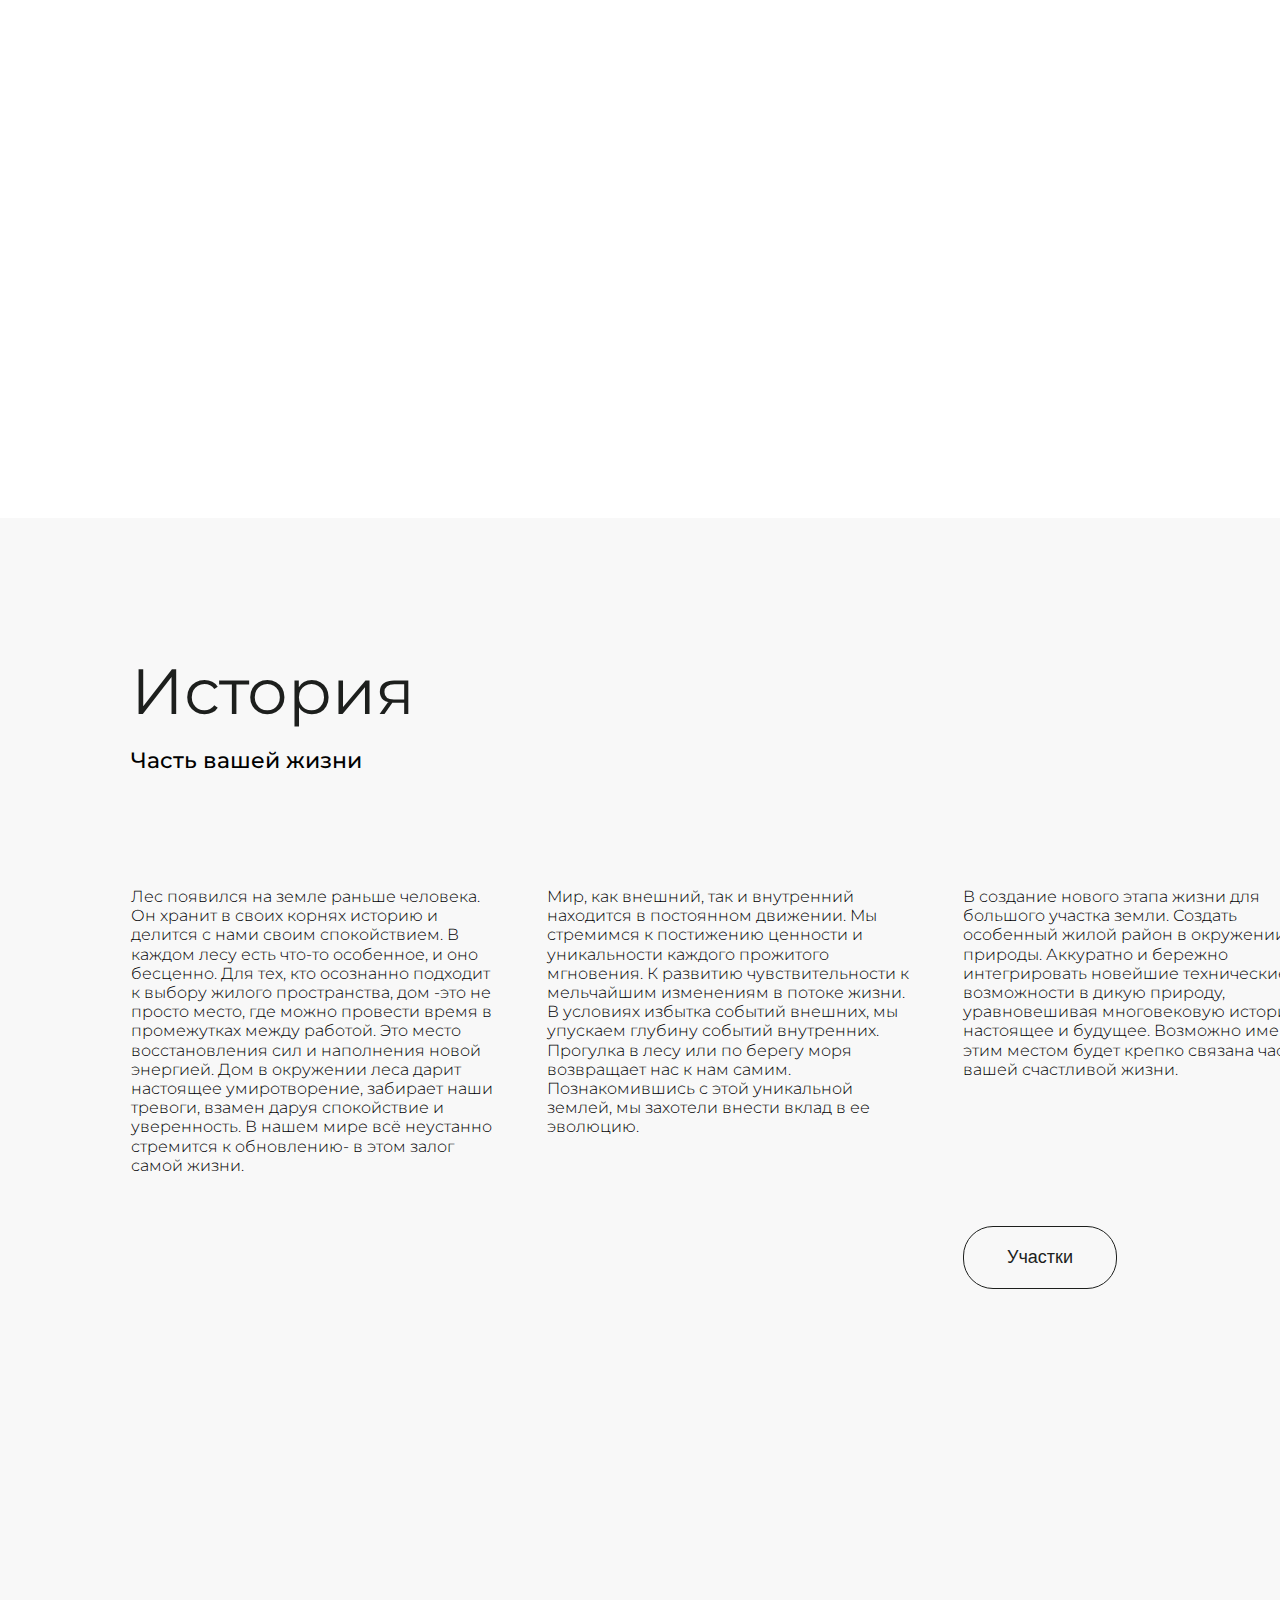
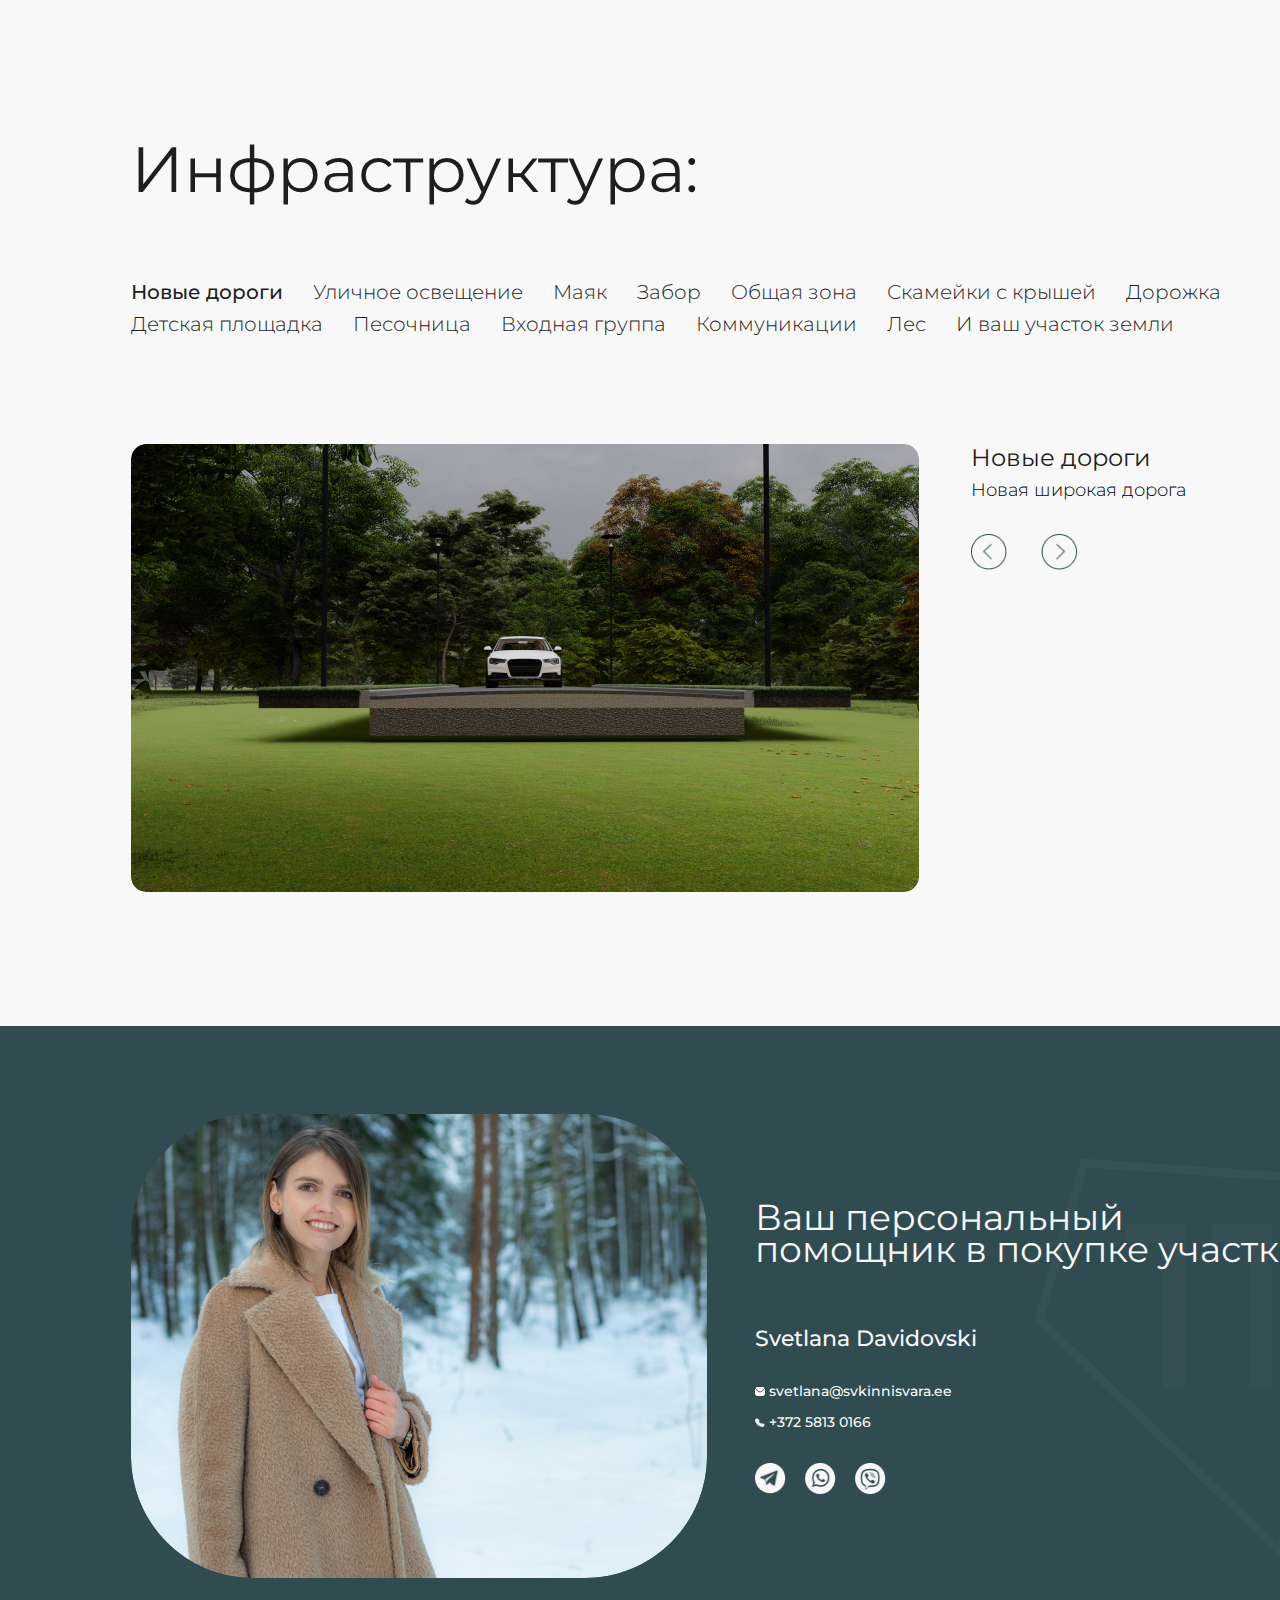
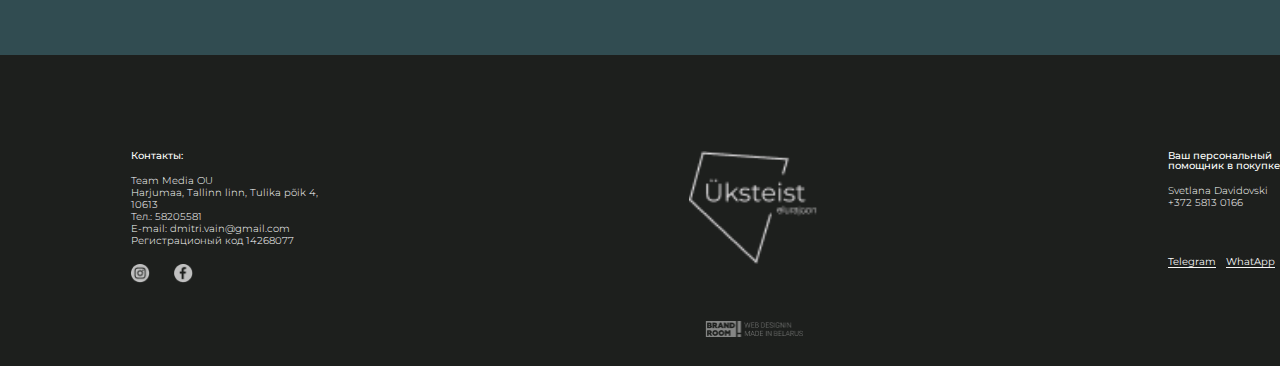
==== commit c27a0437: "Добавлен блок infrastructure. Поставлены якоря в меню на блоки, которые уже есть" ====
--- a/index.html
+++ b/index.html
@@ -39,25 +39,25 @@
                 <nav class="menu">
                     <ul class="menu__list">
                         <li class="menu__list-item">
-                            <a class="menu__link menu__link--active" href="#">Участки</a>
-                        </li>
-                        <li class="menu__list-item">
-                            <a class="menu__link" href="#">Место</a>
-                        </li>
-                        <li class="menu__list-item">
-                            <a class="menu__link" href="#">История</a>
-                        </li>
-                        <li class="menu__list-item">
-                            <a class="menu__link" href="#">Этапы</a>
-                        </li>
-                        <li class="menu__list-item">
-                            <a class="menu__link" href="#">Команда</a>
-                        </li>
-                        <li class="menu__list-item">
-                            <a class="menu__link" href="#">Документы</a>
-                        </li>
-                        <li class="menu__list-item">
-                            <a class="menu__link" href="#">Прогулка</a>
+                            <a class="menu__link menu__link--active" href="#areas">Участки</a>
+                        </li>
+                        <li class="menu__list-item">
+                            <a class="menu__link" href="#place">Место</a>
+                        </li>
+                        <li class="menu__list-item">
+                            <a class="menu__link" href="#history">История</a>
+                        </li>
+                        <li class="menu__list-item">
+                            <a class="menu__link" href="#stages">Этапы</a>
+                        </li>
+                        <li class="menu__list-item">
+                            <a class="menu__link" href="#team">Команда</a>
+                        </li>
+                        <li class="menu__list-item">
+                            <a class="menu__link" href="#documents">Документы</a>
+                        </li>
+                        <li class="menu__list-item">
+                            <a class="menu__link" href="#walking">Прогулка</a>
                         </li>
                 </nav>
             </div>
@@ -88,7 +88,9 @@
     <main>
         <section class="place">
             <div class="container container--s">
-                <h2 class="title place__title">Место для вашего дома:</h2>
+                <h2 class="title place__title">Место для вашего дома:
+                    <a name="place"></a>
+                </h2>
                 <div class="place__content">
                     <img class="place__img" src="place__img.jpg" alt="">
                     <div class="place__info">
@@ -114,7 +116,9 @@
                 <img class="img-out team__img-out" src="img-out.png" alt="">
                 <div class="team__content">
                     <div class="team__name">
-                        <h2 class="title title--white team__title">Команда</h2>
+                        <h2 class="title title--white team__title">Команда
+                            <a name="team"></a>
+                        </h2>
                         <h3 class="subtitle subtitle--white subtitle__team">Участок бережно подготовают:</h3>
                     </div>
                     <ol class="team__list">
@@ -153,7 +157,9 @@
         </section>
         <section class="documents">
             <div class="container container--s">
-                <h2 class="title title--white documents__title">Документы</h2>
+                <h2 class="title title--white documents__title">Документы
+                    <a name="documents"></a>
+                </h2>
                 <h3 class="subtitle subtitle--white documents__subtitle">Документы для скачивания</h3>
                 <div class="documents__content">
                     <button class="button button--white button--with-img documents__button" data-doc="1">
@@ -189,7 +195,9 @@
             </video>
                 <div class="container container--s">
                     <div class="walking__content">
-                        <h2 class="title title--white walking__title">Прогулка</h2>
+                        <h2 class="title title--white walking__title">Прогулка
+                            <a name="walking"></a>
+                        </h2>
                         <h3 class="subtitle subtitle--white walking__subtitle">Запланируйте прогулку на выходные <br> по этому чудесному месту</h3>
                         <button class="button button--white walking__button">
                             Построить маршрут
@@ -201,7 +209,9 @@
         <section class="history">
             <div class="container container--s">
                 <div class="history__content">
-                    <h2 class="title history__title">История</h2>
+                    <h2 class="title history__title">История
+                        <a name="history"></a>
+                    </h2>
                     <h3 class="subtitle history__subtitle">Часть вашей жизни</h3>
                 
                     <p class="history__text history__text--first">Лес появился на земле раньше человека. Он хранит в своих корнях историю и делится с нами своим спокойствием. В каждом лесу есть что-то особенное, и оно бесценно. Для тех, кто осознанно подходит к выбору жилого пространства, дом -это не просто место, где можно провести время в промежутках между работой. Это место восстановления сил и наполнения новой энергией. Дом в окружении леса дарит настоящее умиротворение, забирает наши тревоги, взамен даруя спокойствие и уверенность. В нашем мире всё неустанно стремится к обновлению- в этом залог самой жизни.
@@ -214,6 +224,39 @@
                     В создание нового этапа жизни для большого участка земли. Создать особенный жилой район в окружении природы. Аккуратно и бережно интегрировать новейшие технические возможности в дикую природу, уравновешивая многовековую историю, настоящее и будущее. Возможно именно с этим местом будет крепко связана часть вашей счастливой жизни. 
                     </p>
                     <button class="button button--black history__button">Участки</button>
+                </div>
+            </div>
+        </section>
+        <section class="infrastructure">
+            <div class="container container--s">
+                <h2 class="title infrastructure__title">Инфраструктура:</h2>
+                <ul class="infrastructure__list">
+                    <li class="infrastructure__list-item infrastructure__list-item--active">
+                        Новые дороги</li>
+                    <li class="infrastructure__list-item">Уличное освещение</li>
+                    <li class="infrastructure__list-item">Маяк</li>
+                    <li class="infrastructure__list-item">Забор</li>
+                    <li class="infrastructure__list-item">Общая зона</li>
+                    <li class="infrastructure__list-item">Скамейки с крышей</li>
+                    <li class="infrastructure__list-item">Дорожка</li>
+                    <li class="infrastructure__list-item">Детская площадка</li>
+                    <li class="infrastructure__list-item">Песочница</li>
+                    <li class="infrastructure__list-item">Входная группа</li>
+                    <li class="infrastructure__list-item">Коммуникации</li>
+                    <li class="infrastructure__list-item">Лес</li>
+                    <li class="infrastructure__list-item">И ваш участок земли</li>
+                </ul>
+                <div class="infrastructure__content">
+                    <img class="infrastructure__slider-img" src="infrastructure__slider-img.png" alt="">
+                    <div class="infrastructure__slider-info">
+                        <h4 class="subtitle subtitle--s infrastructure__subtitle">Новые дороги</h5>
+                        <p class="infrastructure__slider-text">Новая широкая дорога</p>
+                        
+                        <div class="infrastructure__buttons">
+                            <img class="infrastructure__button infrastructure__button--left" src="infrastructure__button--left.png" alt="">
+                            <img class="infrastructure__button infrastructure__button--right" src="infrastructure__button--right.png" alt="">
+                        </div>
+                    </div>
                 </div>
             </div>
         </section>
--- a/style.css
+++ b/style.css
@@ -434,7 +434,7 @@
 } */
 
 .history {
-
+    background: #F8F8F8;
 }
 .history__content{
     padding-top: 141px;
@@ -684,4 +684,80 @@
 .social-link-img--m {
     width: 31.11px;
     height: 31.11px;
-}+}
+
+/* БЛОК INFRASTRUCTURE */
+/* фон должен быть #F7F4F4 по макету, но это скорее всего ошибка дизайнера*/
+.infrastructure {
+    background: #F8F8F8;
+    /* background: #F7F4F4; */
+}
+.infrastructure__title {
+    padding-top: 96px;
+    margin-bottom: 75px;
+}
+.infrastructure__list {
+    width: 1129px;
+    display: inline-flex;
+    flex-wrap: wrap;
+    margin-bottom: 104px;
+}
+.infrastructure__list-item {
+    font-weight: 300;
+    font-size: 20px;
+    line-height: 160%;
+    color: #1D1F1D;
+    margin-right: 30px;
+}
+.infrastructure__list-item--active {
+    font-weight: 500;
+    font-size: 20px;
+}
+.infrastructure__list-item:hover {
+    cursor: pointer;
+}
+
+.infrastructure__content {
+    display: flex;
+    flex-wrap: wrap;
+    padding-bottom: 134px;
+}
+.infrastructure__slider-img {
+    width: 788px;
+    height: 448px;
+    border-radius: 15px;
+    -webkit-border-radius: 15px;
+    -moz-border-radius: 15px;
+    -ms-border-radius: 15px;
+    -o-border-radius: 15px;
+    margin-right: 52px;
+}
+.infrastructure__slider-info {}
+.infrastructure__subtitle {
+    margin-bottom: 8px;
+    color: #1D1F1D;
+    line-height: 120%;
+}
+.subtitle--s {
+    font-weight: 400;
+    font-size: 24px;    
+}
+.infrastructure__slider-text {
+    margin-bottom: 35px;
+    font-weight: 300;
+    font-size: 18px;
+}
+.infrastructure__buttons {
+    width: 106px;
+    display: flex;
+    justify-content: space-between;
+}
+.infrastructure__button {
+    width: 36.4px;
+    height: 36.4px;
+}
+.infrastructure__button:hover {
+    cursor: pointer;
+}
+.infrastructure__button--left {}
+.infrastructure__button--right {}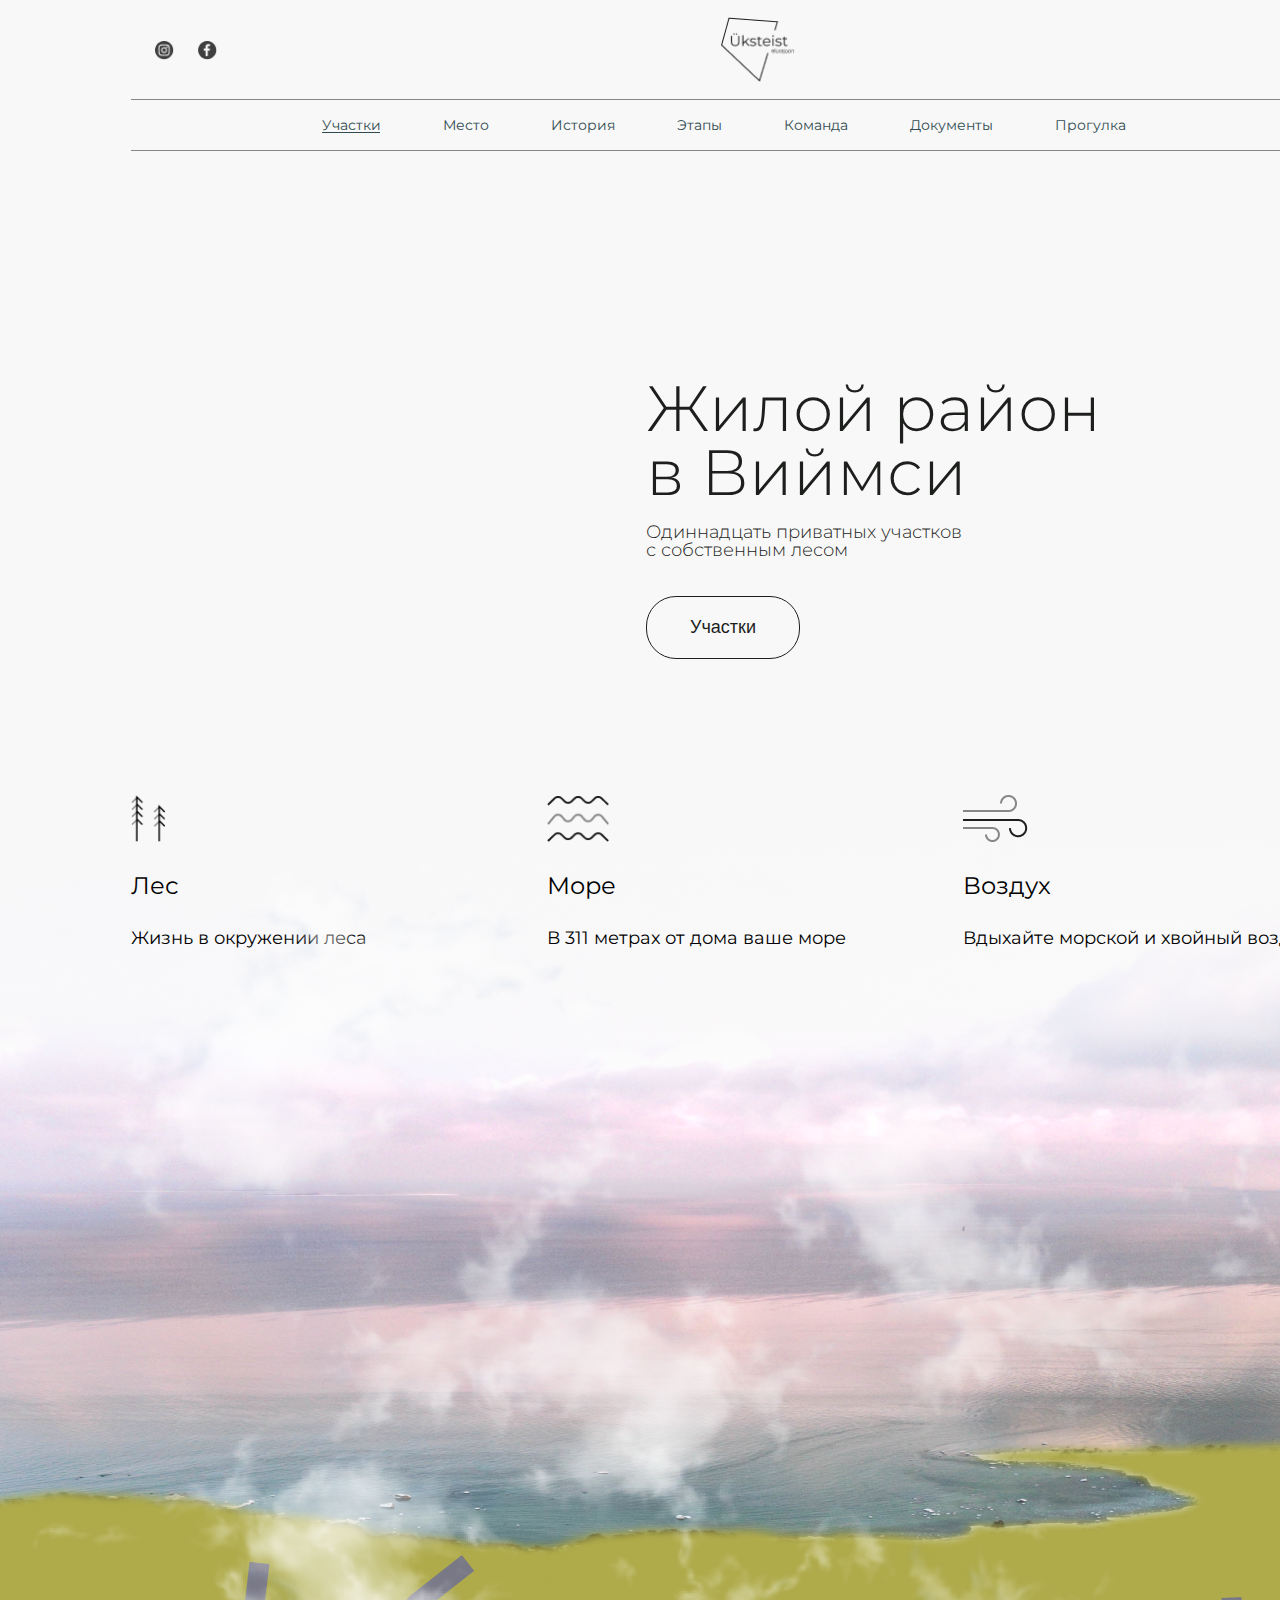
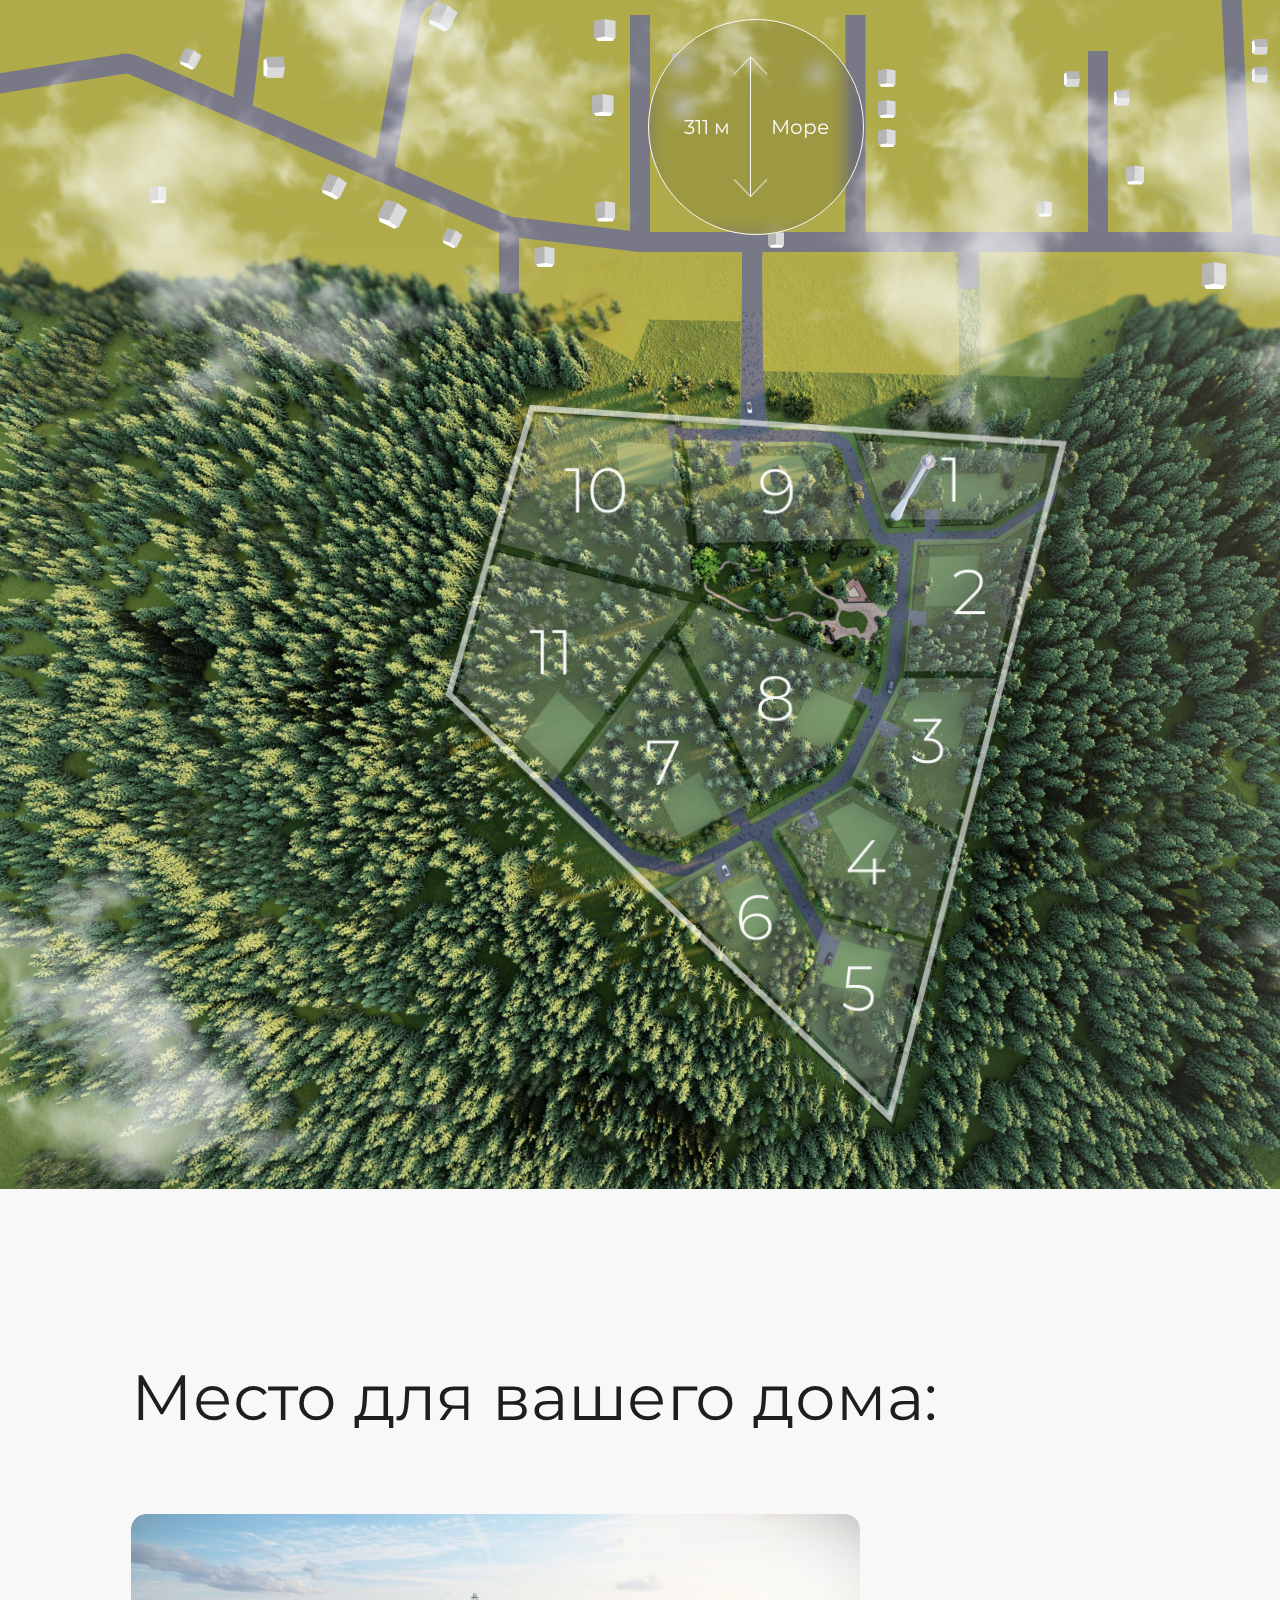
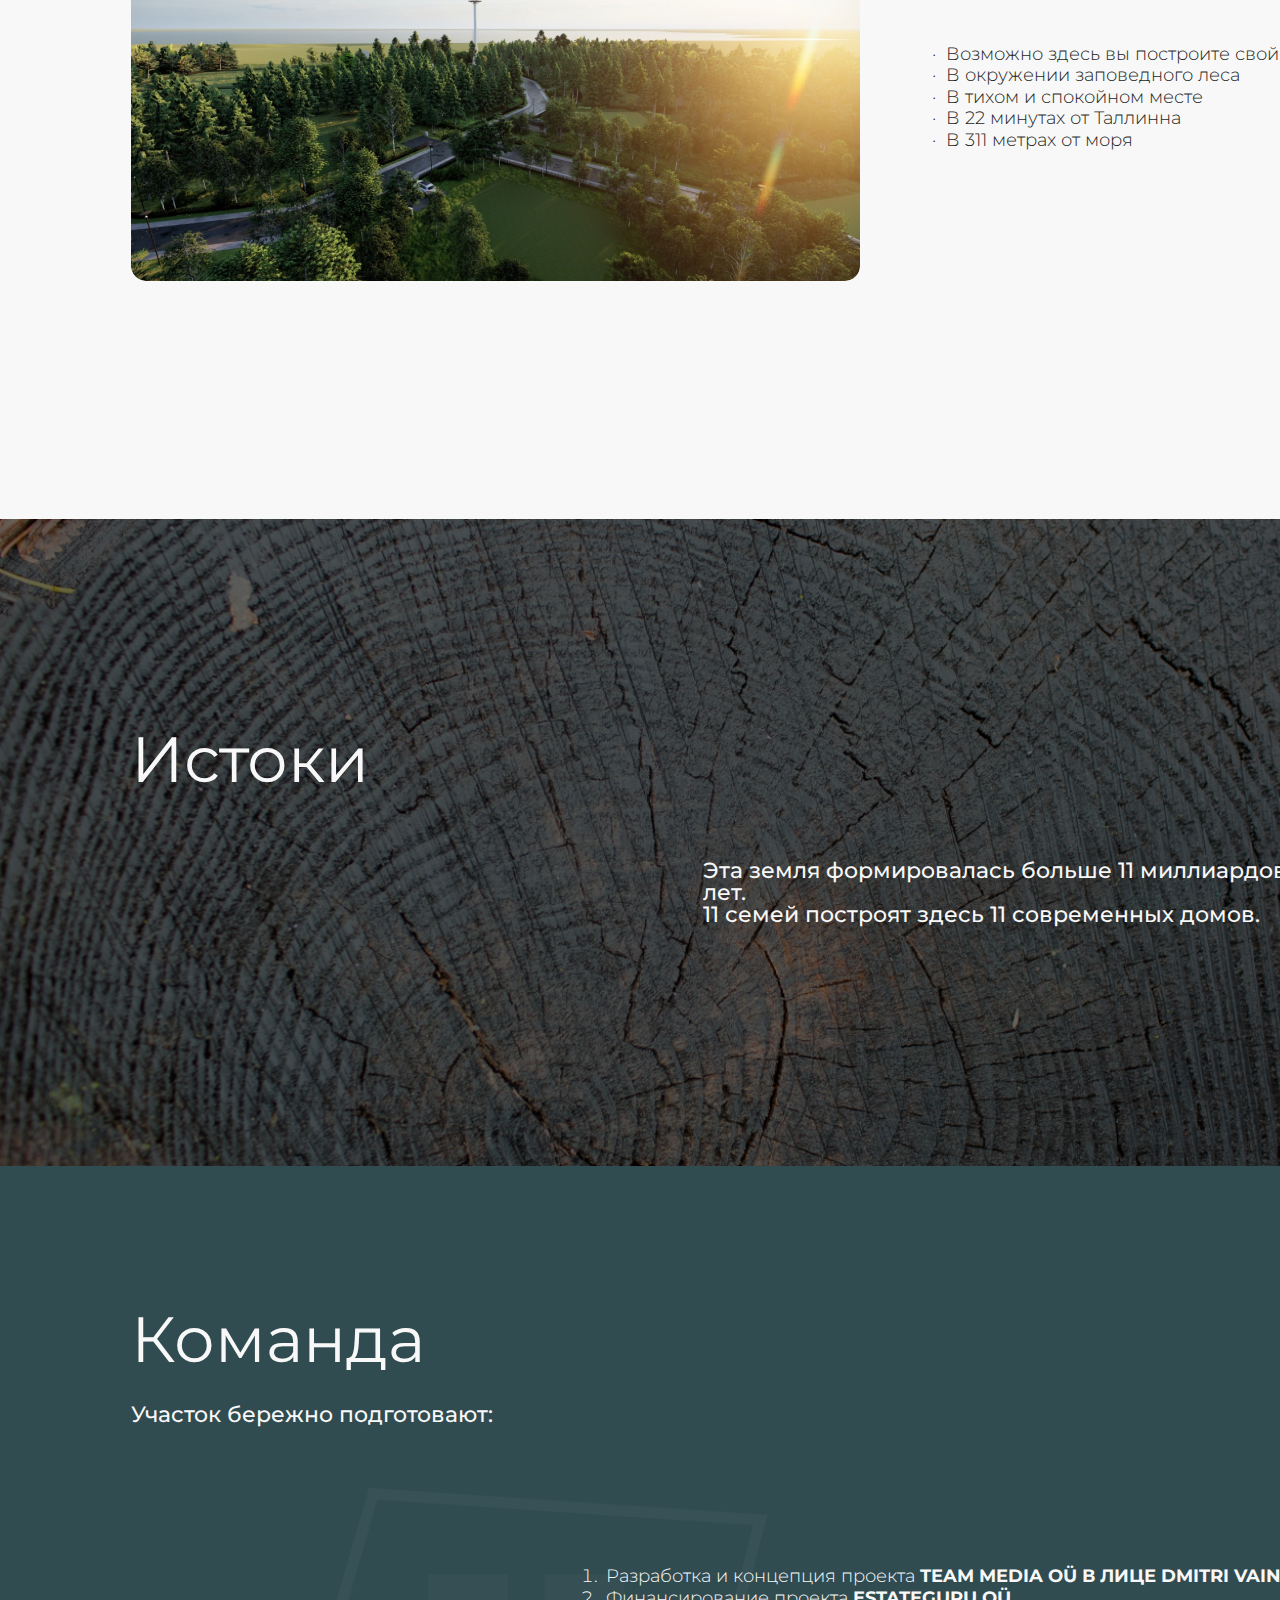
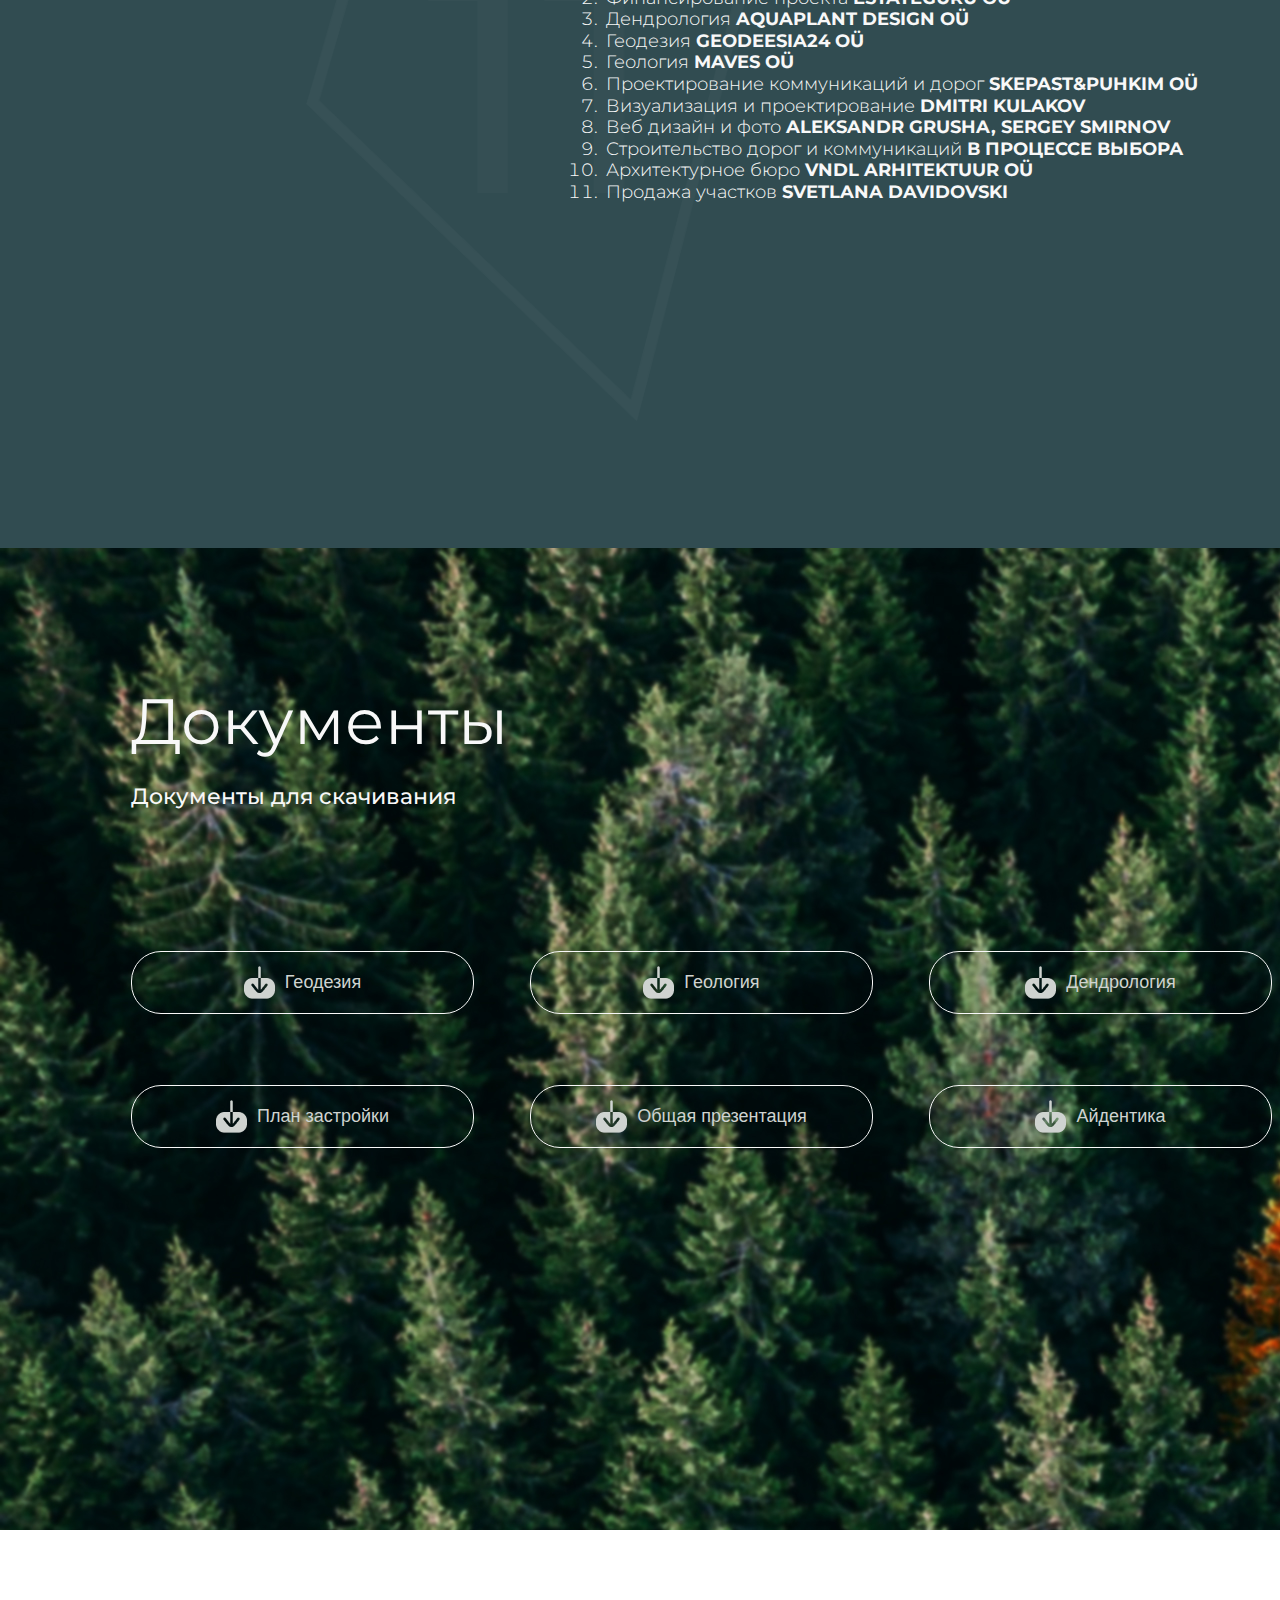
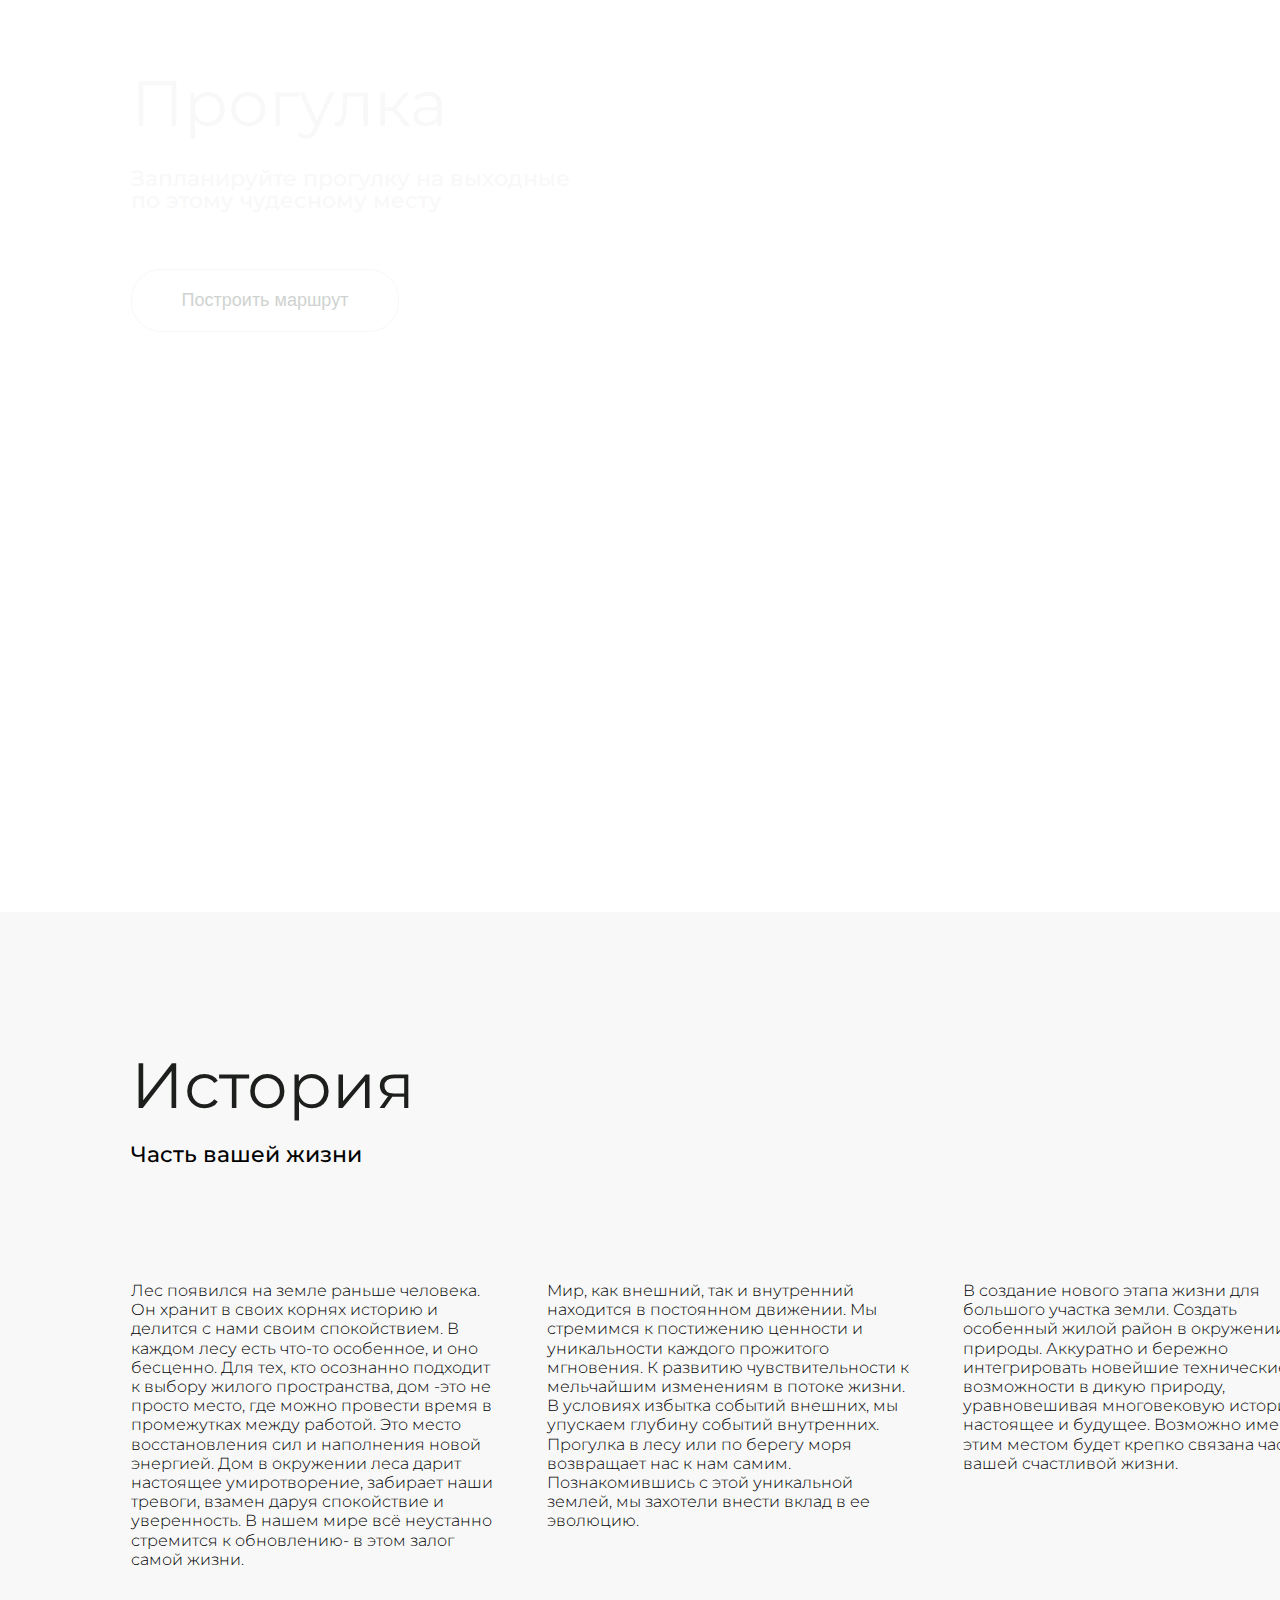
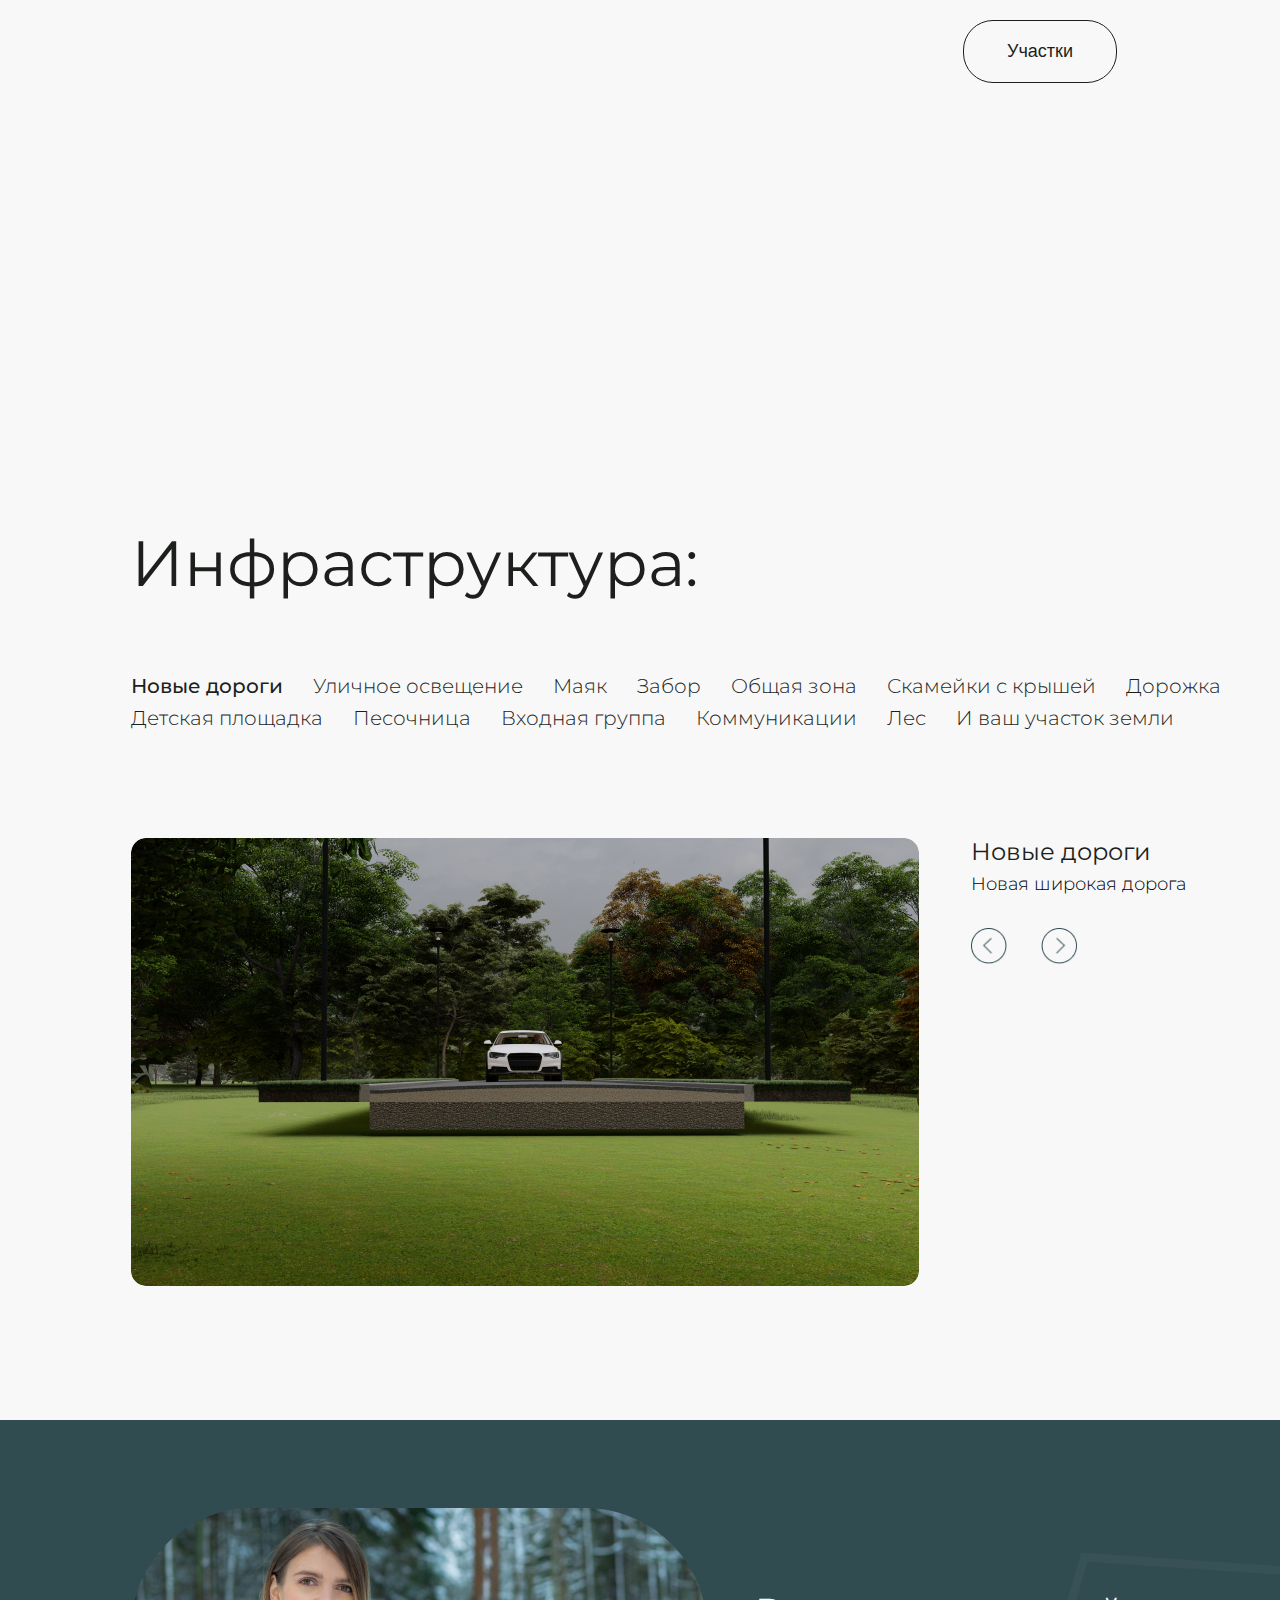
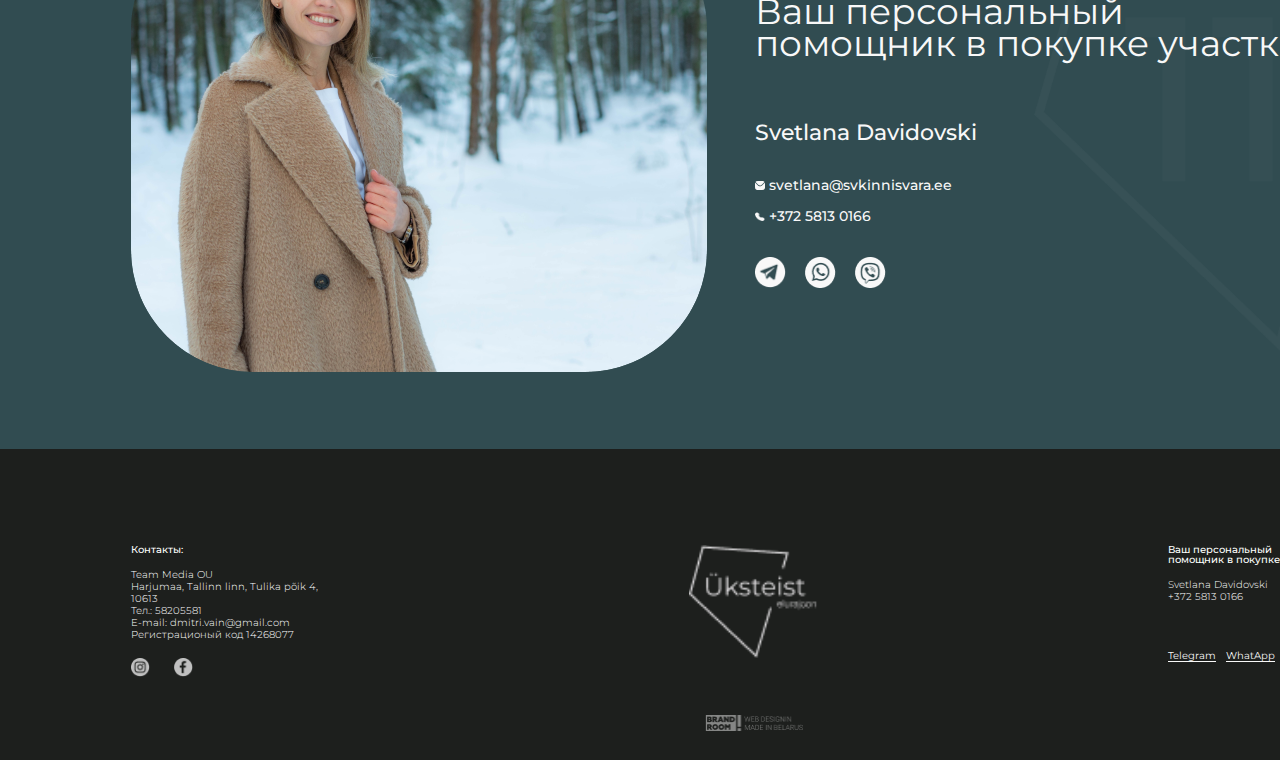
==== commit b42efa19: "Добавлен блок areas" ====
--- a/index.html
+++ b/index.html
@@ -86,6 +86,68 @@
         </div>
     </header>
     <main>
+        <section class="areas">
+            
+                
+            <!-- блок areas большой, с несколькими фоновыми изображениями, пришлось разделить на части -->
+            <div class="areas__part1">
+                <!-- блок areas__part1-1 нужен для фонового изобр., градиента на нем, а также нижней зеленой заливки. Поэтому он абсолютно пустой - он только фон-->
+                <div class="areas__part1-1"></div>
+
+                <!-- areas__part1-2-content абсолютно позиционируется относительно родителя - areas__part1, чтобы быть поверх блока areas__part1 (без родителя реализовать это 
+                не выходит) -->
+                <div class="areas__part1-2-content">
+                    <div class="container container--s">
+                        <div class="areas__features">
+                            <div class="areas__forest">
+                                <img class="areas__features-img" src="areas__features-img1.png" alt="">
+                                <h4 class="subtitle subtitle--s areas__subtitle">Лес</h4>
+                                <p class="areas__features-text">Жизнь в окружении леса</p>
+                            </div>
+                            <div class="areas__sea">
+                                    <img class="areas__features-img" src="areas__features-img2.png" alt="">
+                                <h4 class="subtitle subtitle--s areas__subtitle">Море</h4>
+                                <p class="areas__features-text">В 311 метрах от дома ваше море</p>
+                            </div>
+                            <div class="areas__air">
+                                <img class="areas__features-img" src="areas__features-img3.png" alt="">
+                                <h4 class="subtitle subtitle--s areas__subtitle">Воздух</h4>
+                                <p class="areas__features-text">Вдыхайте морской и хвойный воздух</p>
+                            </div>
+                        </div>
+                    </div>
+            </div>
+            </div>
+            <div class="areas__part2">
+                <img class="areas__part2-img1" src="areas__part2-img1.png" alt="">
+                
+                    <div class="areas__part2-circle">
+                        <p class="areas__part2-circle-info">311 м</p>
+                        <img class="areas__part2-circle-arrow" src="areas__part2-circle-arrow.png" alt="">
+                        <p class="areas__part2-circle-info">Море</p>
+                    </div>
+                
+            </div>
+            
+            <div class="areas__part3">
+                <img class="areas__part3-img" src="areas__part3-img.png" alt="" usemap="#areas__plan">
+                <map name="areas__plan">
+                    <area shape="poly" coords="417,37,609,51,604,83,550,117,444,117" href="#" alt="">
+                    <area shape="poly" coords="476,135,557,137,596,11,557,271,464,271" href="#" alt="">
+                    <area shape="poly" coords="461,278,556,278,515,435,412,378" href="#" alt="">
+                    <area shape="poly" coords="411,387,513,442,487,541,390,516,338,431" href="#" alt="">
+                    <area shape="poly" coords="387,521,485,546,444,707,351,617" href="#" alt="">
+                    <area shape="poly" coords="309,442,370,545,346,613,222,492" href="#" alt="">
+                    <area shape="poly" coords="227,238,312,402,233,443,191,433,128,370" href="#" alt="">
+                    <area shape="poly" coords="259,201,430,270,385,360,321,397,236,223" href="#" alt="">
+                    <area shape="poly" coords="244,37,389,40,429,136,256,141" href="#" alt="">
+                    <area shape="poly" coords="93,11,232,22,252,192,56,142" href="#" alt="">
+                    <area shape="poly" coords="53,150,247,201,110,380,13,289" href="#" alt="">
+                </map>
+            </div>
+            <!-- areas__clouds стоят в самом низу, потому что так отображаются верно - на весь блок areas, а не на часть него -->
+            <div class="areas__clouds"></div>
+        </section>
         <section class="place">
             <div class="container container--s">
                 <h2 class="title place__title">Место для вашего дома:
--- a/style.css
+++ b/style.css
@@ -435,6 +435,7 @@
 
 .history {
     background: #F8F8F8;
+    width: 1512px;
 }
 .history__content{
     padding-top: 141px;
@@ -690,6 +691,7 @@
 /* фон должен быть #F7F4F4 по макету, но это скорее всего ошибка дизайнера*/
 .infrastructure {
     background: #F8F8F8;
+    width: 1512px;
     /* background: #F7F4F4; */
 }
 .infrastructure__title {
@@ -760,4 +762,154 @@
     cursor: pointer;
 }
 .infrastructure__button--left {}
-.infrastructure__button--right {}+.infrastructure__button--right {}
+
+/* БЛОК AREAS */
+
+/* position такой, чтобы расположить поверх всего блока areas облака */
+.areas {
+    position: relative;
+}
+
+.areas__part1 {
+    position: relative;
+    height: 760px;
+    width: 1512px;
+    overflow: hidden;
+}
+.areas__part1-1 {
+    height: 760px;
+    width: 1512px;
+    position: relative;
+    /* background-image: url(areas__bg1.png); */
+    /* background: url("areas__bg1.png") no-repeat left top, linear-gradient(180deg, #F8F8F8 0%, rgba(248, 248, 248, 0.8) 18.12%, rgba(248, 248, 248, 0.7) 30.84%, rgba(248, 248, 248, 0) 43.08%, rgba(248, 248, 248, 0) 52.88%); */
+    
+    background: #AFAB4A;
+    background-image: url("areas__bg1.png"); 
+    
+    /* background-image: url("areas__bg1.png"), linear-gradient(#eb01a5, #d13531);  */
+}
+.areas__part1-1:after {
+    content: "";
+	display: block;    
+	width: 100%;
+	height: 100%;    
+	position: absolute;
+	top: 0;      
+	left: 0;   
+	background: transparent;
+	background-image: linear-gradient(180deg, #F8F8F8 0%, rgba(248, 248, 248, 0.8) 18.12%, rgba(248, 248, 248, 0.7) 30.84%, rgba(248, 248, 248, 0) 43.08%, rgba(248, 248, 248, 0) 52.88%);
+}
+.areas__part1-2-content {
+    height: 875px;
+    width: 1512px;
+    position: absolute;
+    top: 0;
+    left: 0;
+}
+.areas__features {
+    width: 1200px;
+    display: grid;
+    column-gap: 48px;
+	grid-template-columns: 368px 368px 368px;
+	grid-template-areas: 
+		'areas__forest areas__sea areas__air ';
+}
+.areas__forest {
+   grid-area: areas__forest;
+}
+.areas__features-img {
+    height: 47px;
+    margin-bottom: 29px;
+}
+.areas__subtitle {
+    margin-bottom: 30px;
+}
+.areas__features-text {
+    font-weight: 400;
+    font-size: 18px;
+    line-height: 120%;
+    color: #000000;
+}
+.areas__sea {
+    grid-area: areas__sea;
+}
+.areas__air {
+    grid-area: areas__air;
+}
+.areas__part2 {
+    width: 1512px;
+    height: 293px;
+    background: #AFAB4A;
+    position: relative;
+    display: flex;
+    justify-content: center;
+}
+.areas__part2-img1 {
+    position: absolute;
+    width: 100%;
+}
+.areas__part2-circle {
+    width: 214px;
+    height: 214px;
+    position: absolute;
+    margin-top: 64px;
+    display: flex;
+    justify-content: center;
+    align-items: center;
+    background: rgba(0, 0, 0, 0.1);
+    backdrop-filter: blur(8px);
+    border: 1px solid #F8F8F8;
+    border-radius: 50%;
+    -webkit-border-radius: 50%;
+    -moz-border-radius: 50%;
+    -ms-border-radius: 50%;
+    -o-border-radius: 50%;
+    -webkit-filter: b;
+}
+.areas__part2-circle-info {
+    font-weight: 400;
+    font-size: 20px;
+    text-align: center;
+    color: #F8F8F8;
+}
+.areas__part2-circle-arrow {
+    width: 35px;
+    height: 141.5px;
+    padding-left: 3px;
+    padding-right: 3px;
+}
+.areas__part3 {
+    width: 1512px;
+    height: 941px;
+    background-image: url("areas__part3-bg.png");
+    object-fit: contain;
+    background-position: center bottom;
+    display: flex;
+    justify-content: center;
+    /* align-items: center; */
+}
+
+/* z-index здесь нужен для того, чтобы map перекрыла облака, которые находятся поверх всего блока areas */
+.areas__part3-img {
+    z-index: 2;
+    width: 622px;
+    height: 719px;
+    margin-top: 156px;
+}
+.areas__clouds {
+    position: absolute;
+    top: 0;
+    left: 0;
+    background-image: url("areas__clouds.png");
+    width: 1512px;
+    height: 100%;
+    animation: cloud 90s linear infinite;
+    -webkit-animation: cloud 90s linear infinite;
+    overflow: hidden;
+}
+@keyframes cloud {
+    0% {background-position: 0px;}
+    100% {background-position: 1986px;}
+}
+
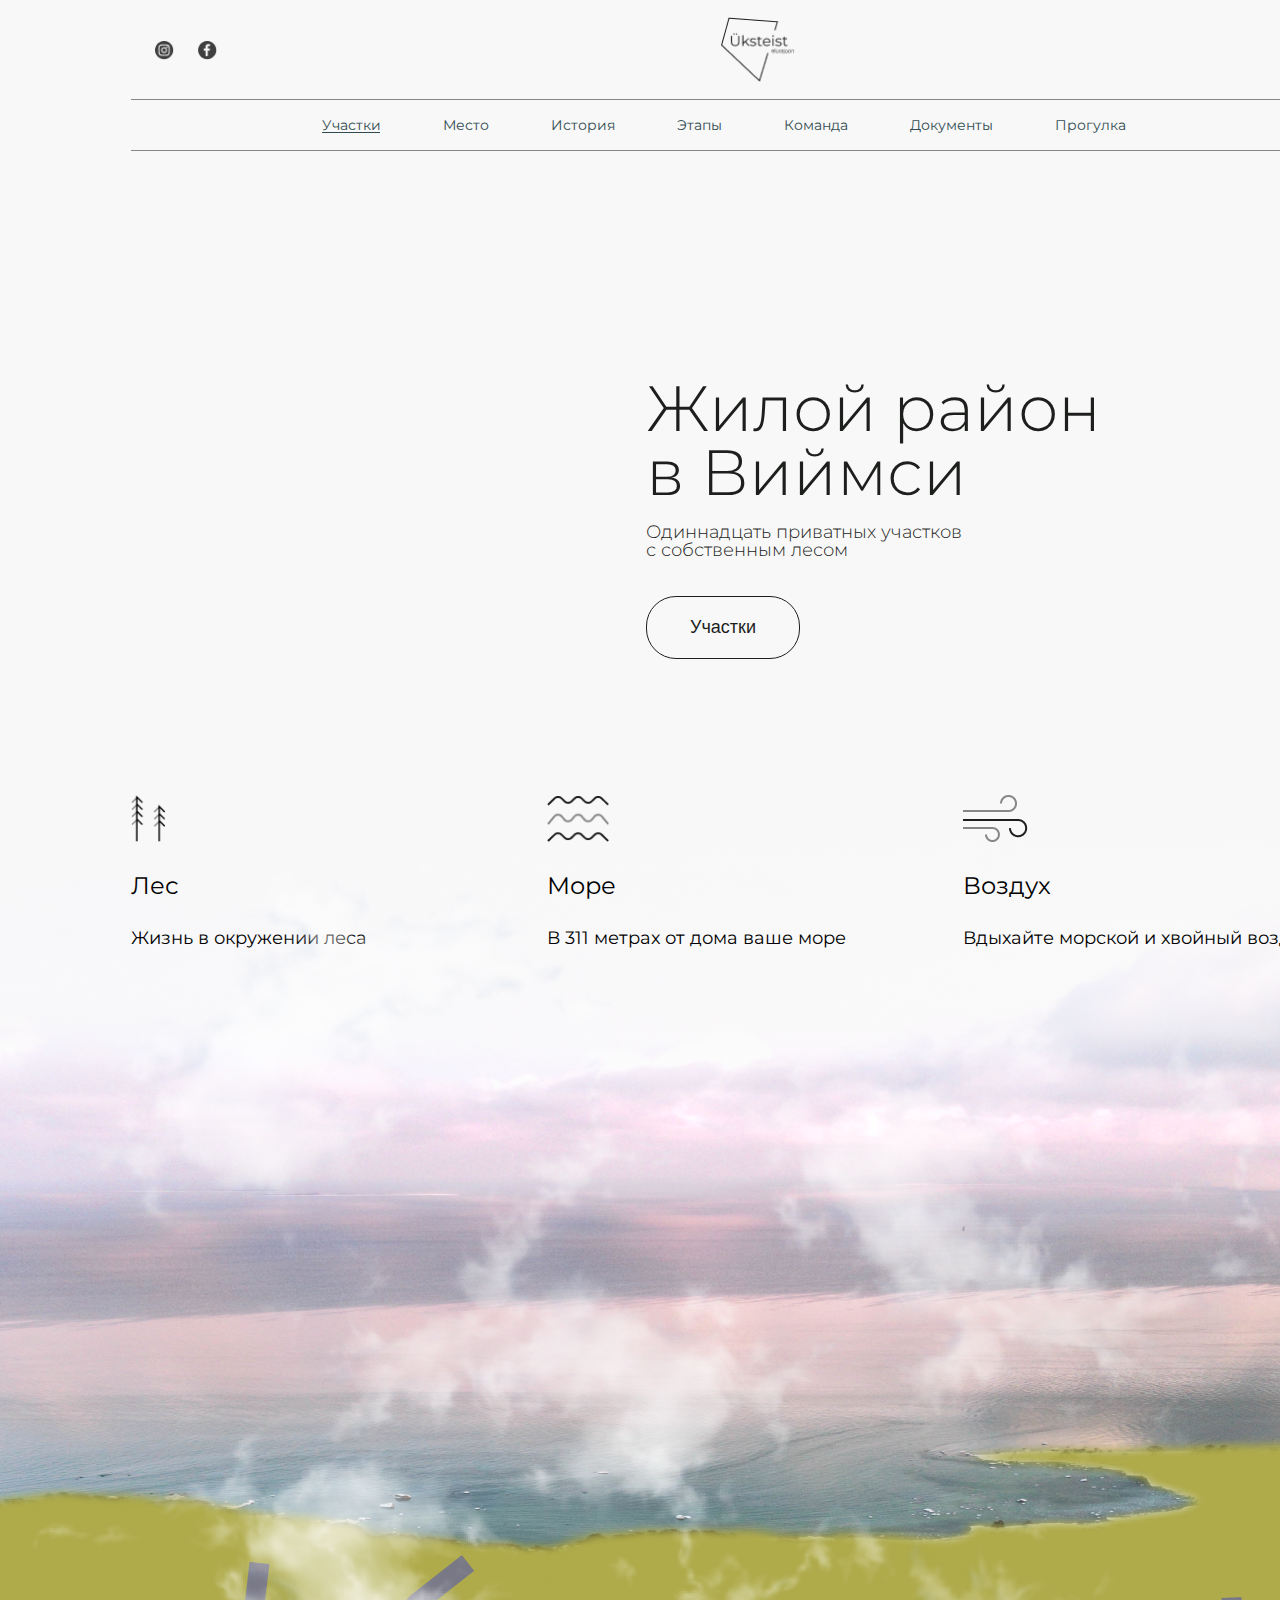
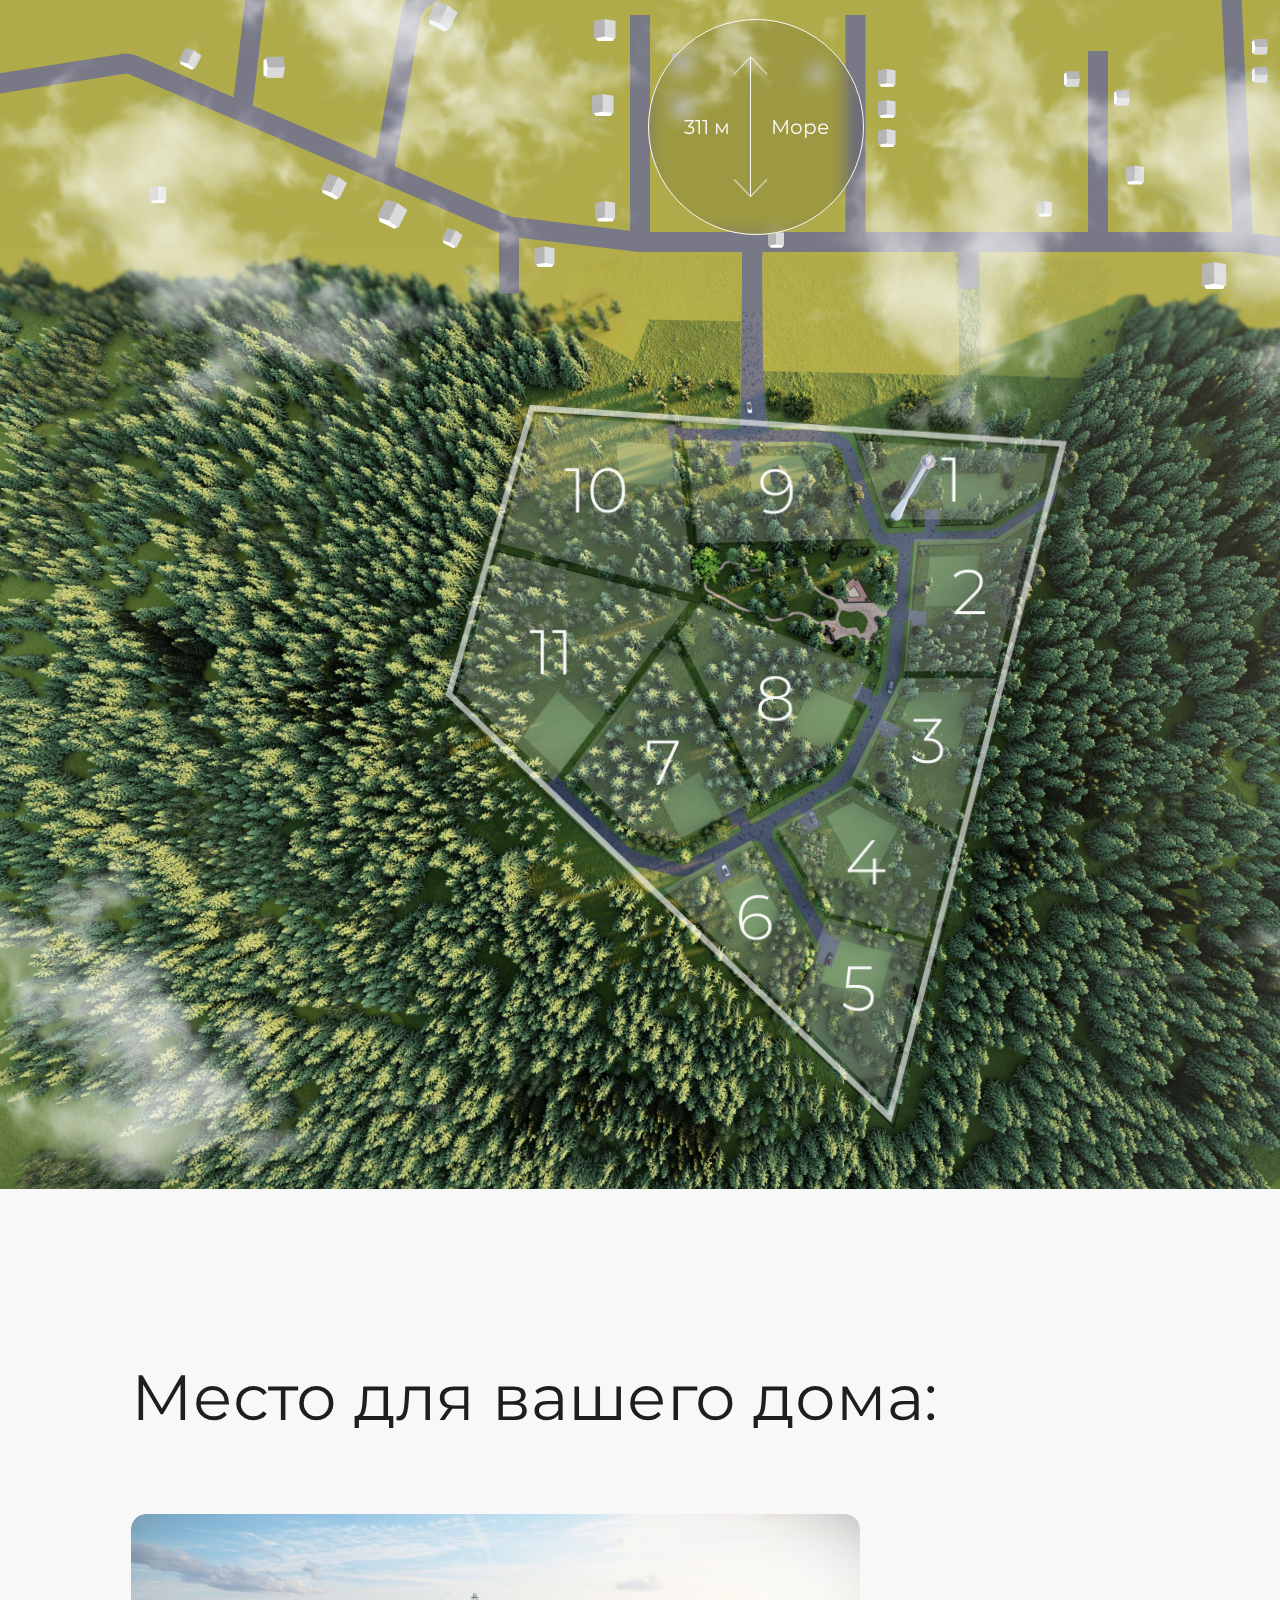
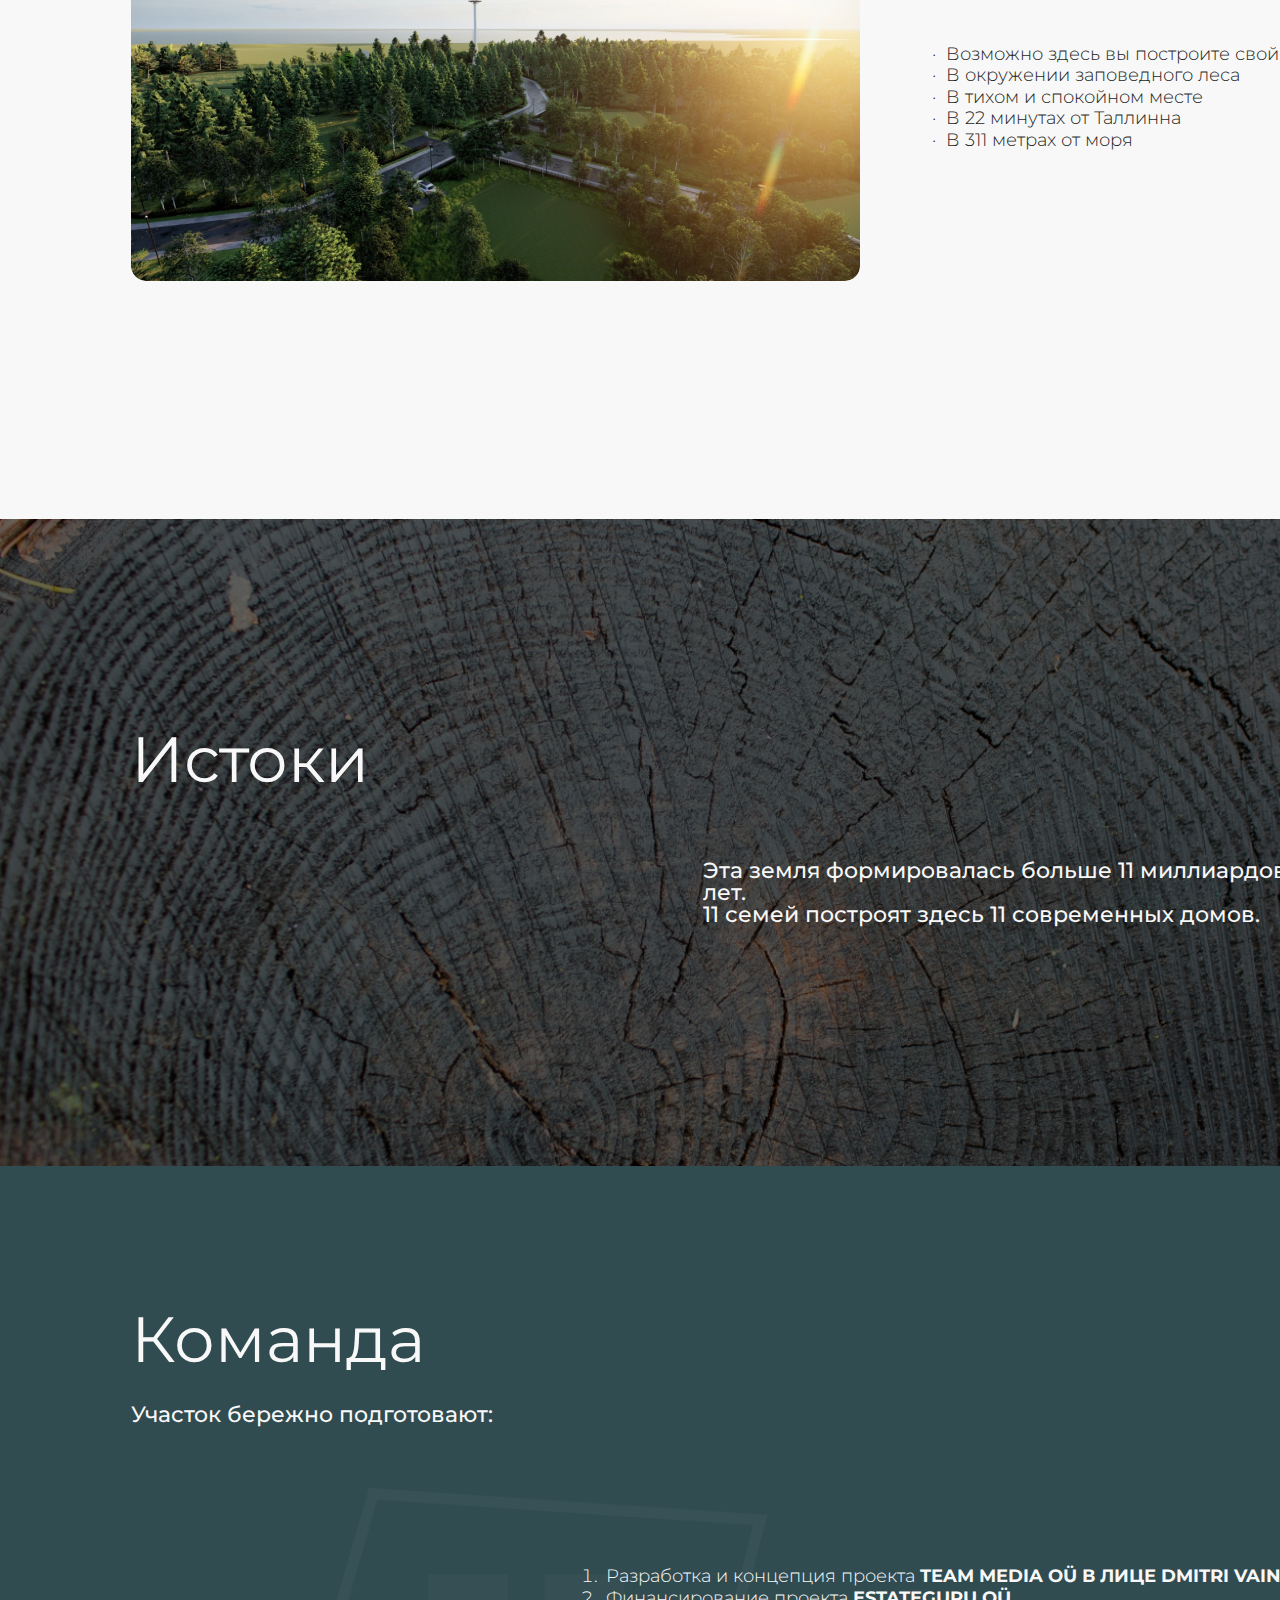
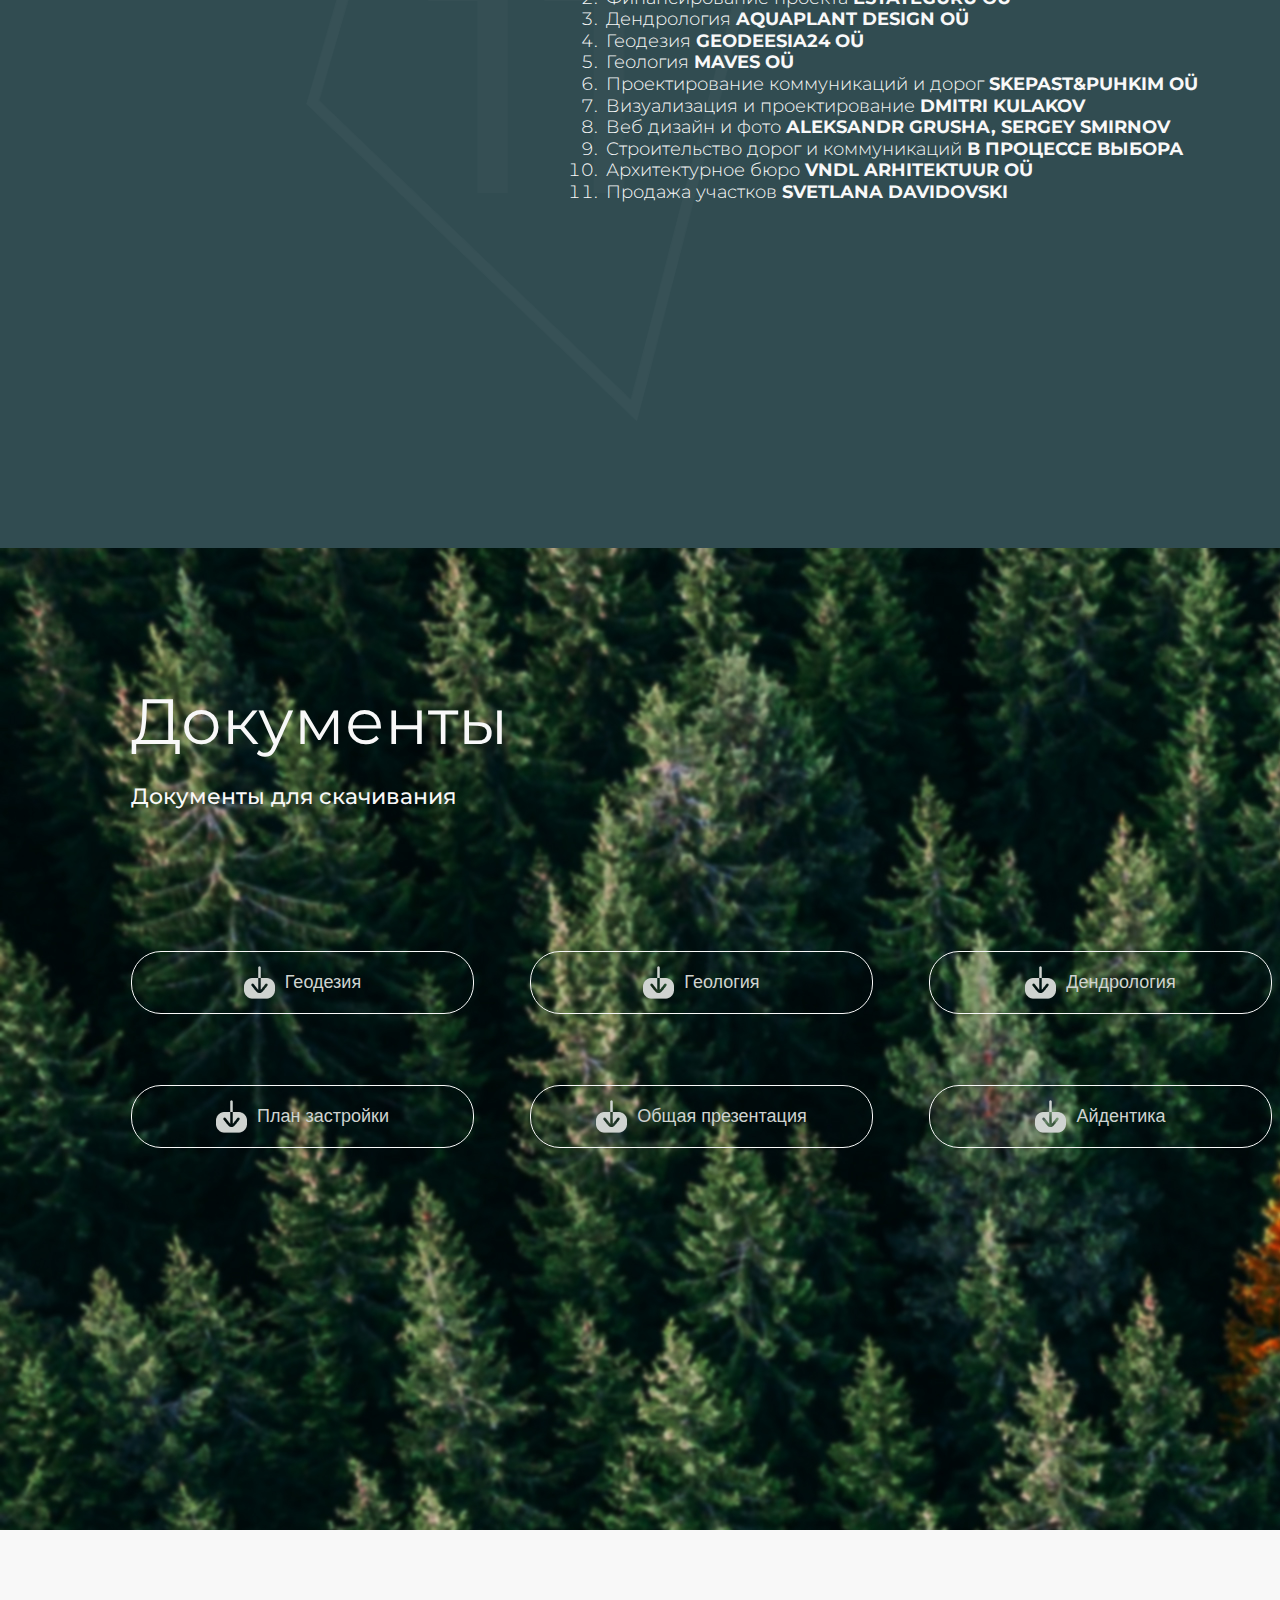
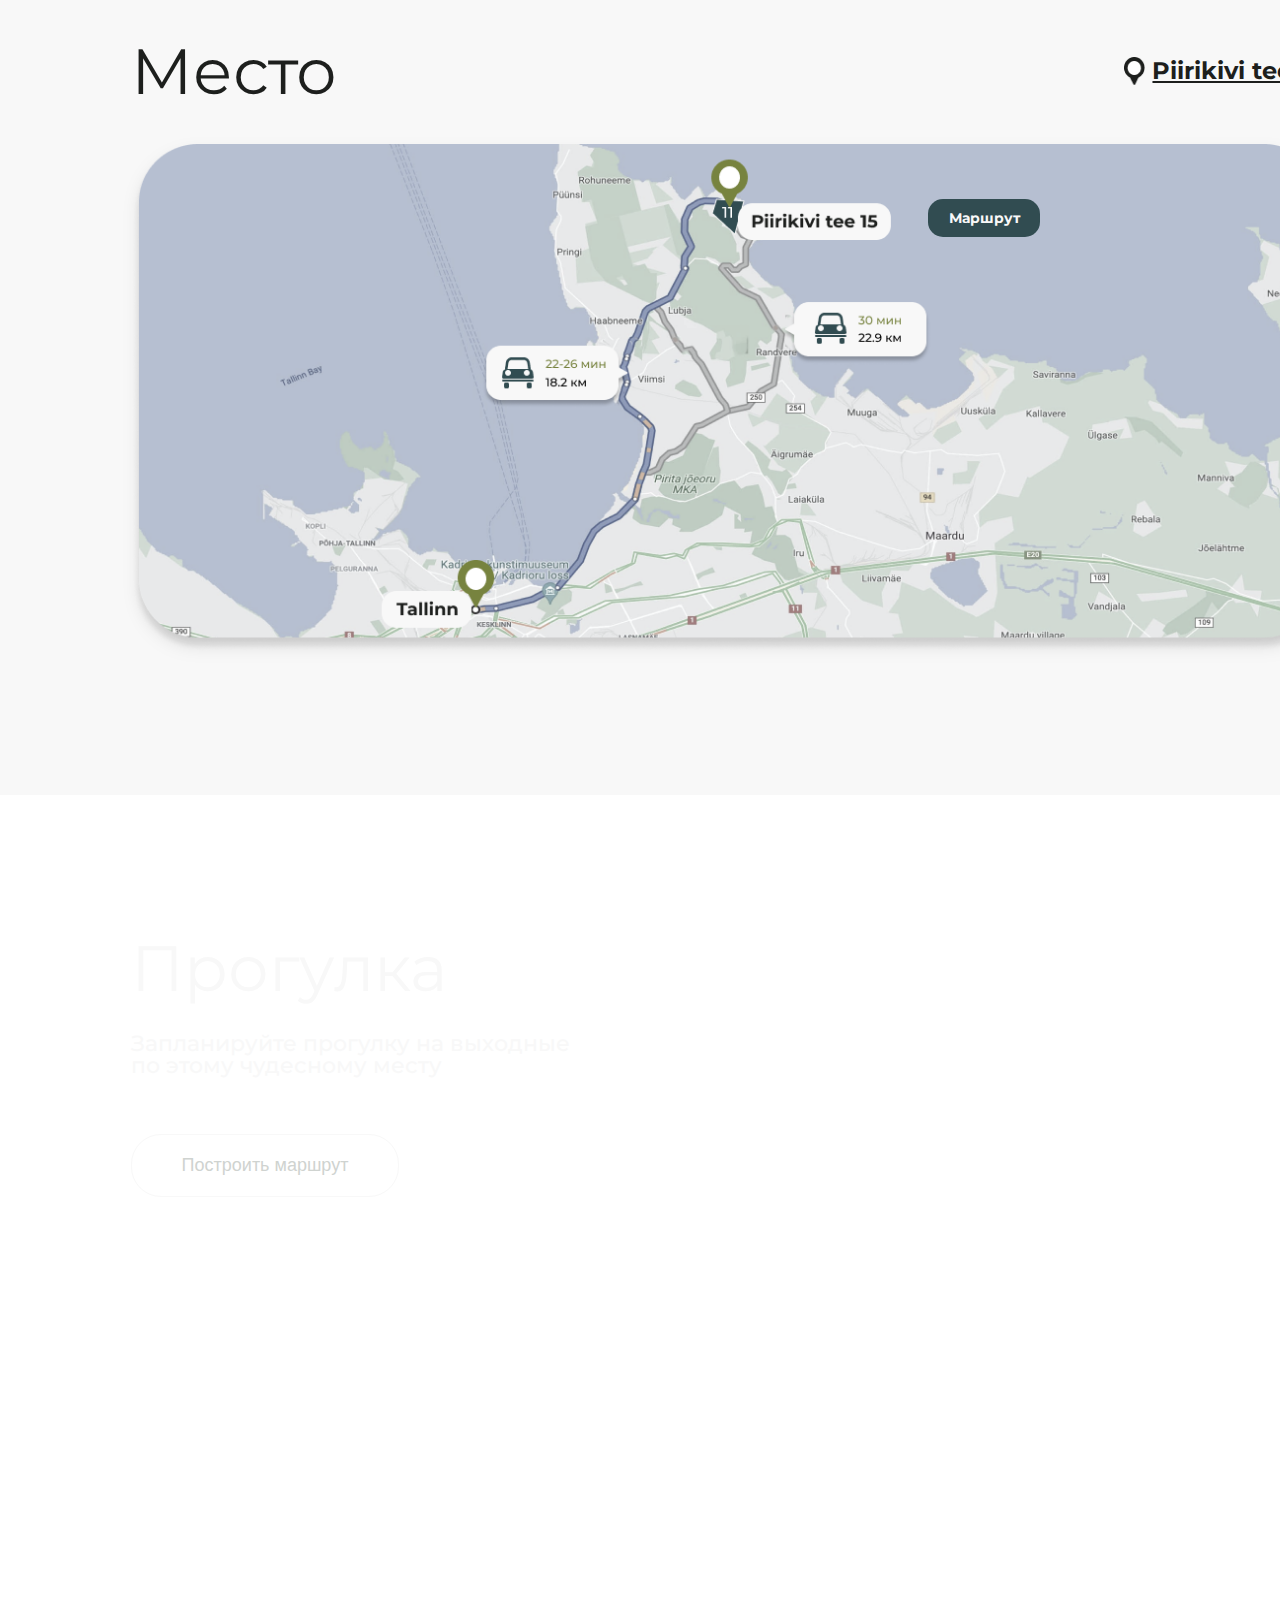
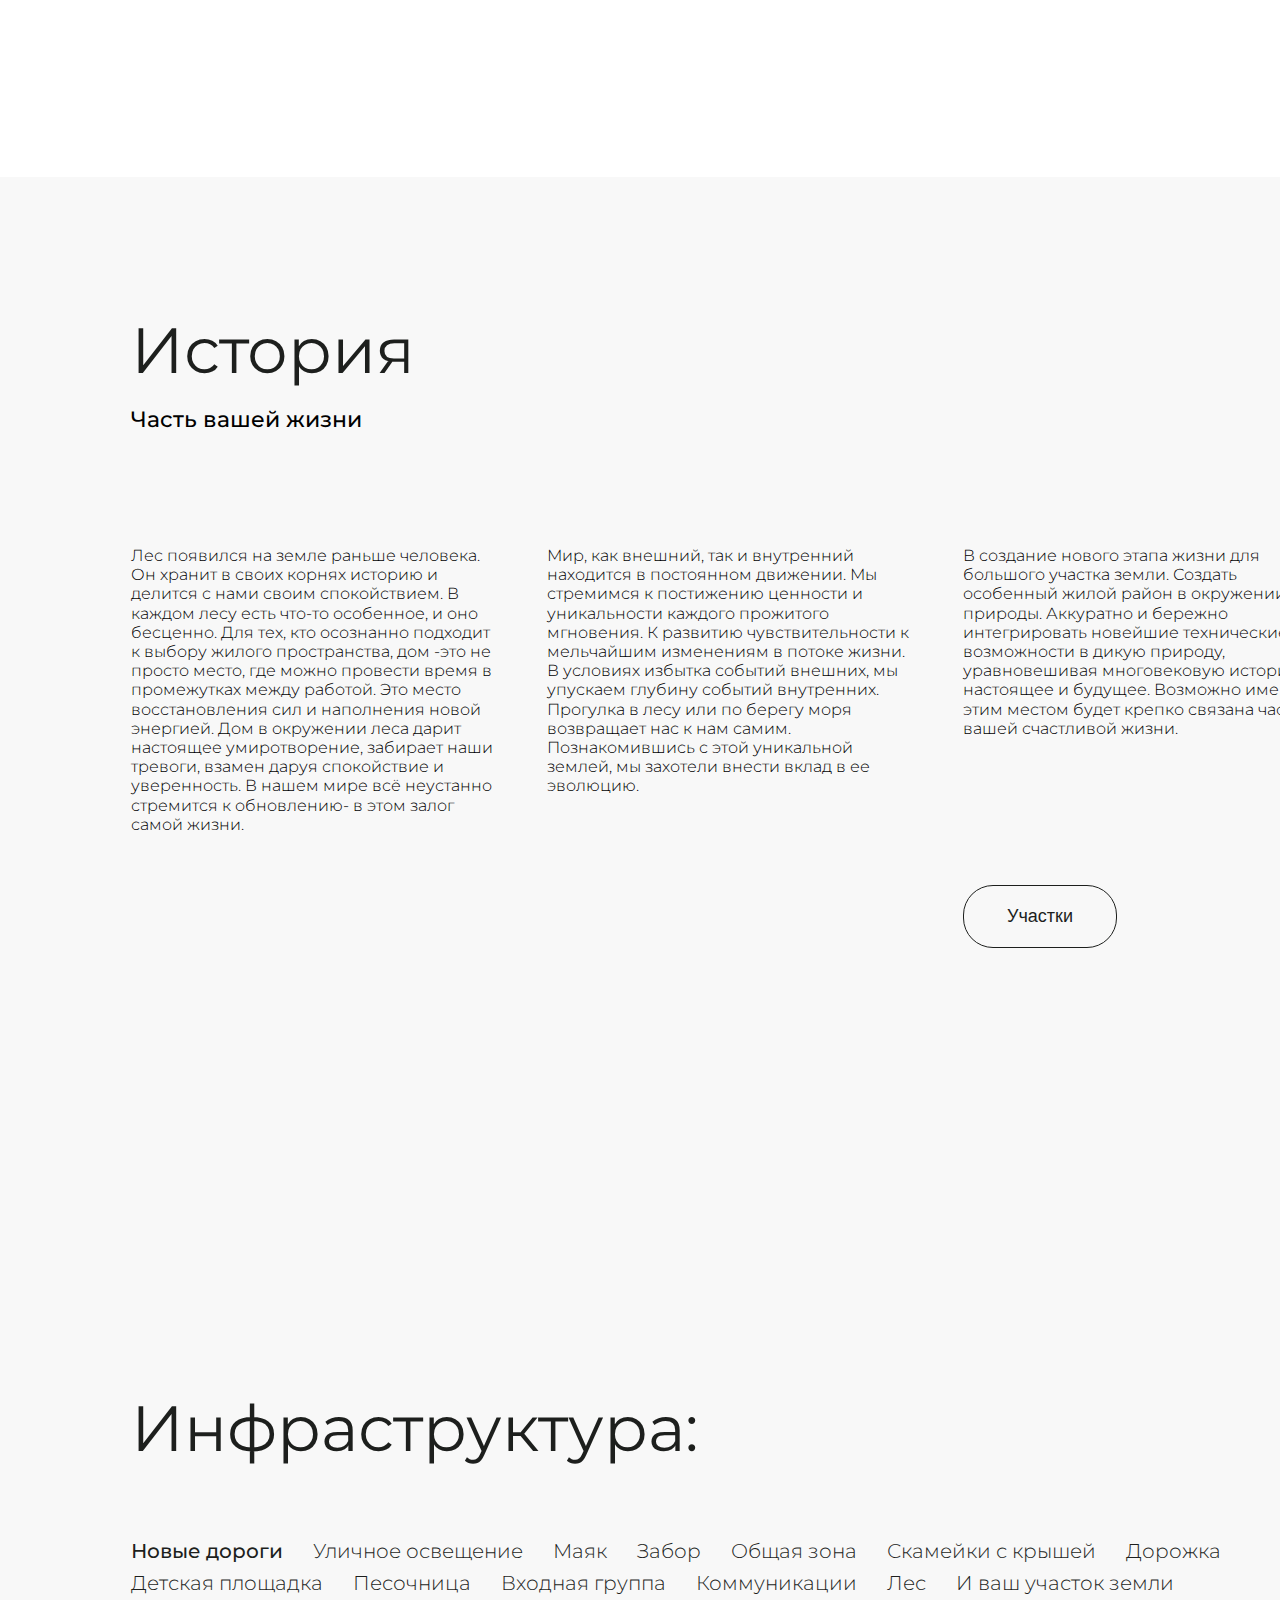
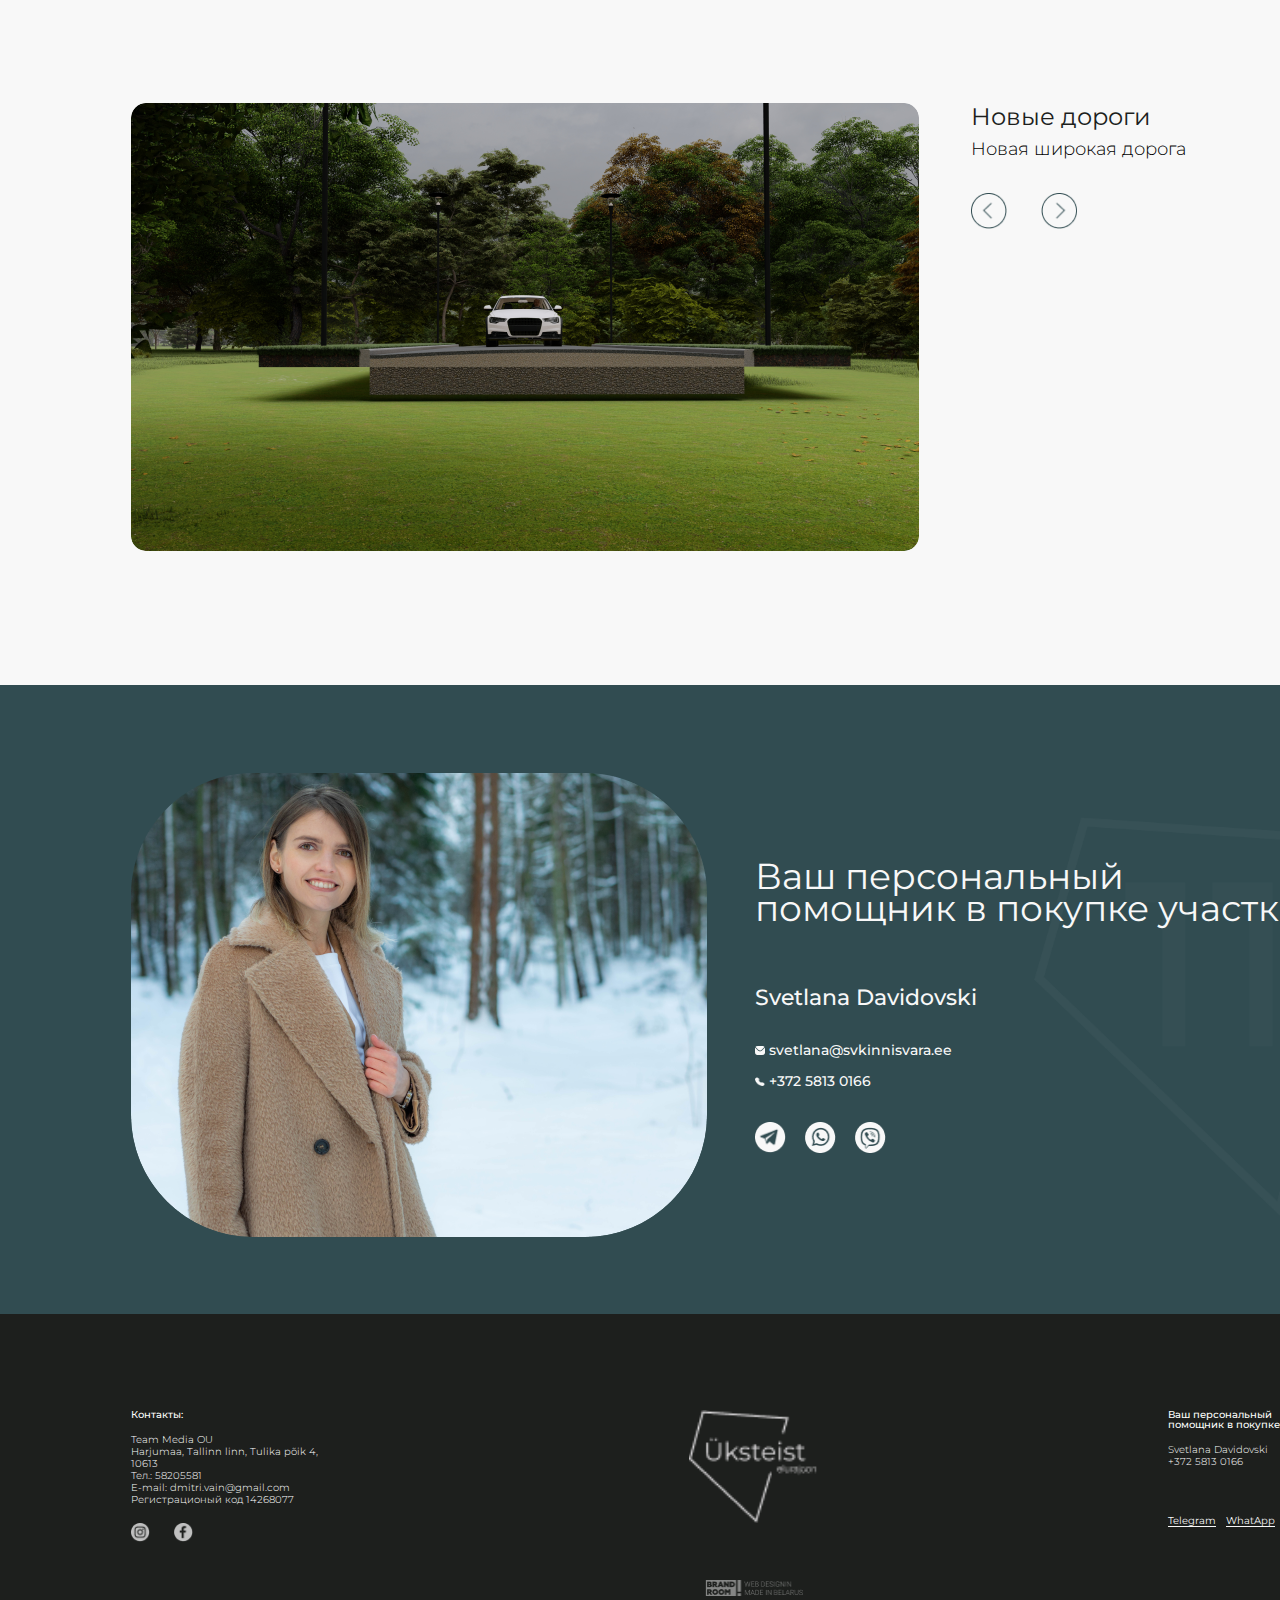
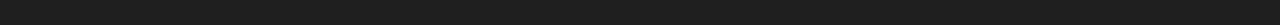
==== commit a90deafb: "Добавлен блок map" ====
--- a/index.html
+++ b/index.html
@@ -249,6 +249,22 @@
                         Айдентика
                     </button>
                 </div>
+            </div>
+        </section>
+        
+        <section class="map">
+            <div class="container container--s">
+                <div class="map__top">
+                    <h2 class="title map__title">Место</h2>
+                    <div class="map__link">
+                        <img class="map__link-img" src="map__link-img.png" alt="">
+                        <a class="map__link-ya" href="https://yandex.ru/maps/?pt=30.335429,59.944869&z=18&l=map">Piirikivi tee 15</a>
+                    </div>
+                </div>
+                <img class="map__img" src="map__img2.png" alt="">
+                    <!-- пока не знаю, как вставлять именно маршрут. поэтому вставляю ссылку на карту -->
+                <a class="button map__button" href="https://yandex.ru/maps/?pt=30.335429,59.944869&z=18&l=map">Маршрут</a>
+            </img>
             </div>
         </section>
         <section class="walking">
--- a/style.css
+++ b/style.css
@@ -913,3 +913,64 @@
     100% {background-position: 1986px;}
 }
 
+
+
+/* БЛОК MAP */
+.map {
+    width: 1512px;
+    background: #F8F8F8;;
+}
+.map__top {
+    display: flex;
+    padding-top: 109px;
+    margin-bottom: 41px;
+}
+.map__title {
+    margin-right: 787px;
+}
+.map__link {
+    display: flex;
+    align-items: center;
+}
+.map__link-img {
+    width: 21.47px;
+    height: 27.87px;
+    margin-right: 7px;
+}
+.map__link-ya {
+    font-weight: 700;
+    font-size: 24px;
+    line-height: 120%;
+    text-decoration-line: underline;
+    color: #1D1F1D;
+
+}
+.map__img {
+    position: relative;
+    width: 1200px;
+    height: 509px;
+    filter: drop-shadow(0px 8px 8px rgba(0, 0, 0, 0.1));
+    border-radius: 60px;
+    padding-bottom: 139px;
+}
+
+.map__button {
+    display: flex;
+    justify-content: center;
+    align-items: center;
+
+
+    position: absolute;
+    width: 112px;
+    height: 38px;
+    left: 928px;
+    top: 269px;
+
+    font-weight: 700;
+    font-size: 14px;
+    line-height: 17px; 
+    color: #F8F8F8;
+
+    background: #314C51;
+    border-radius: 15px;
+}
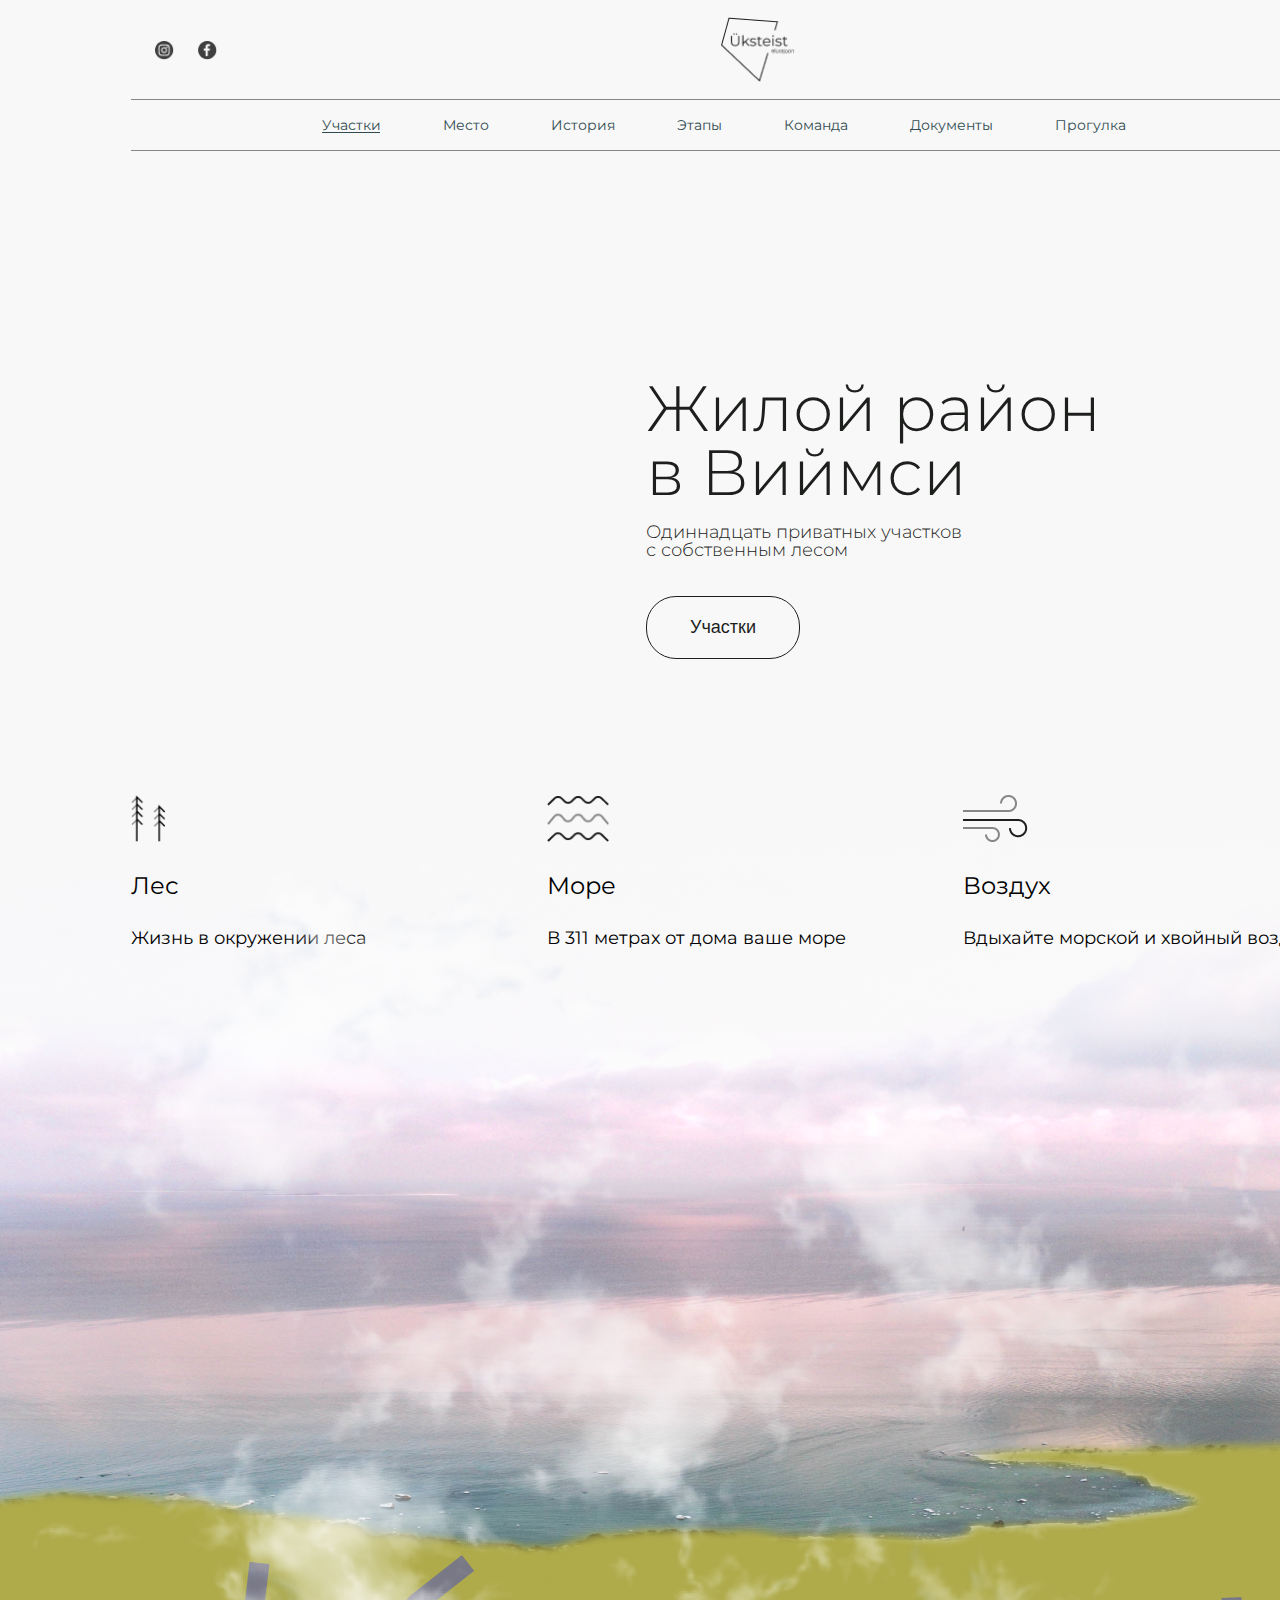
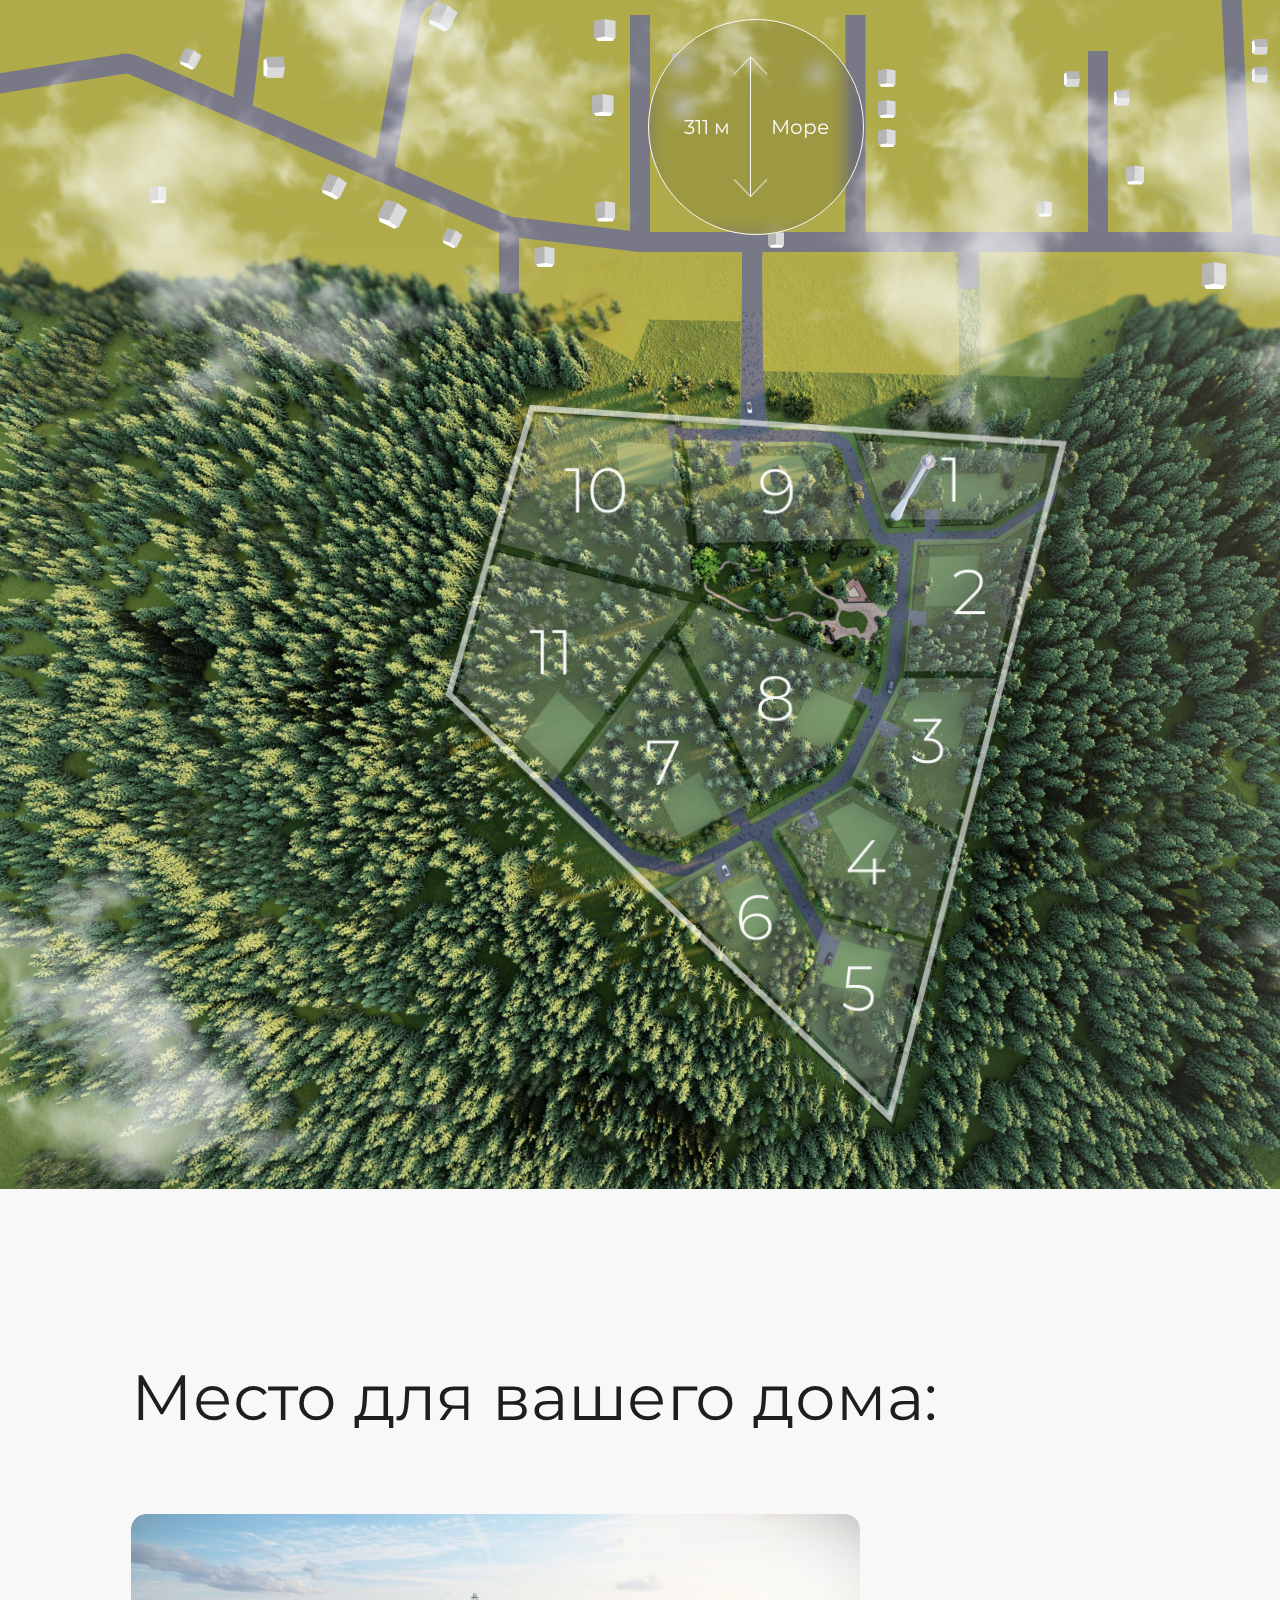
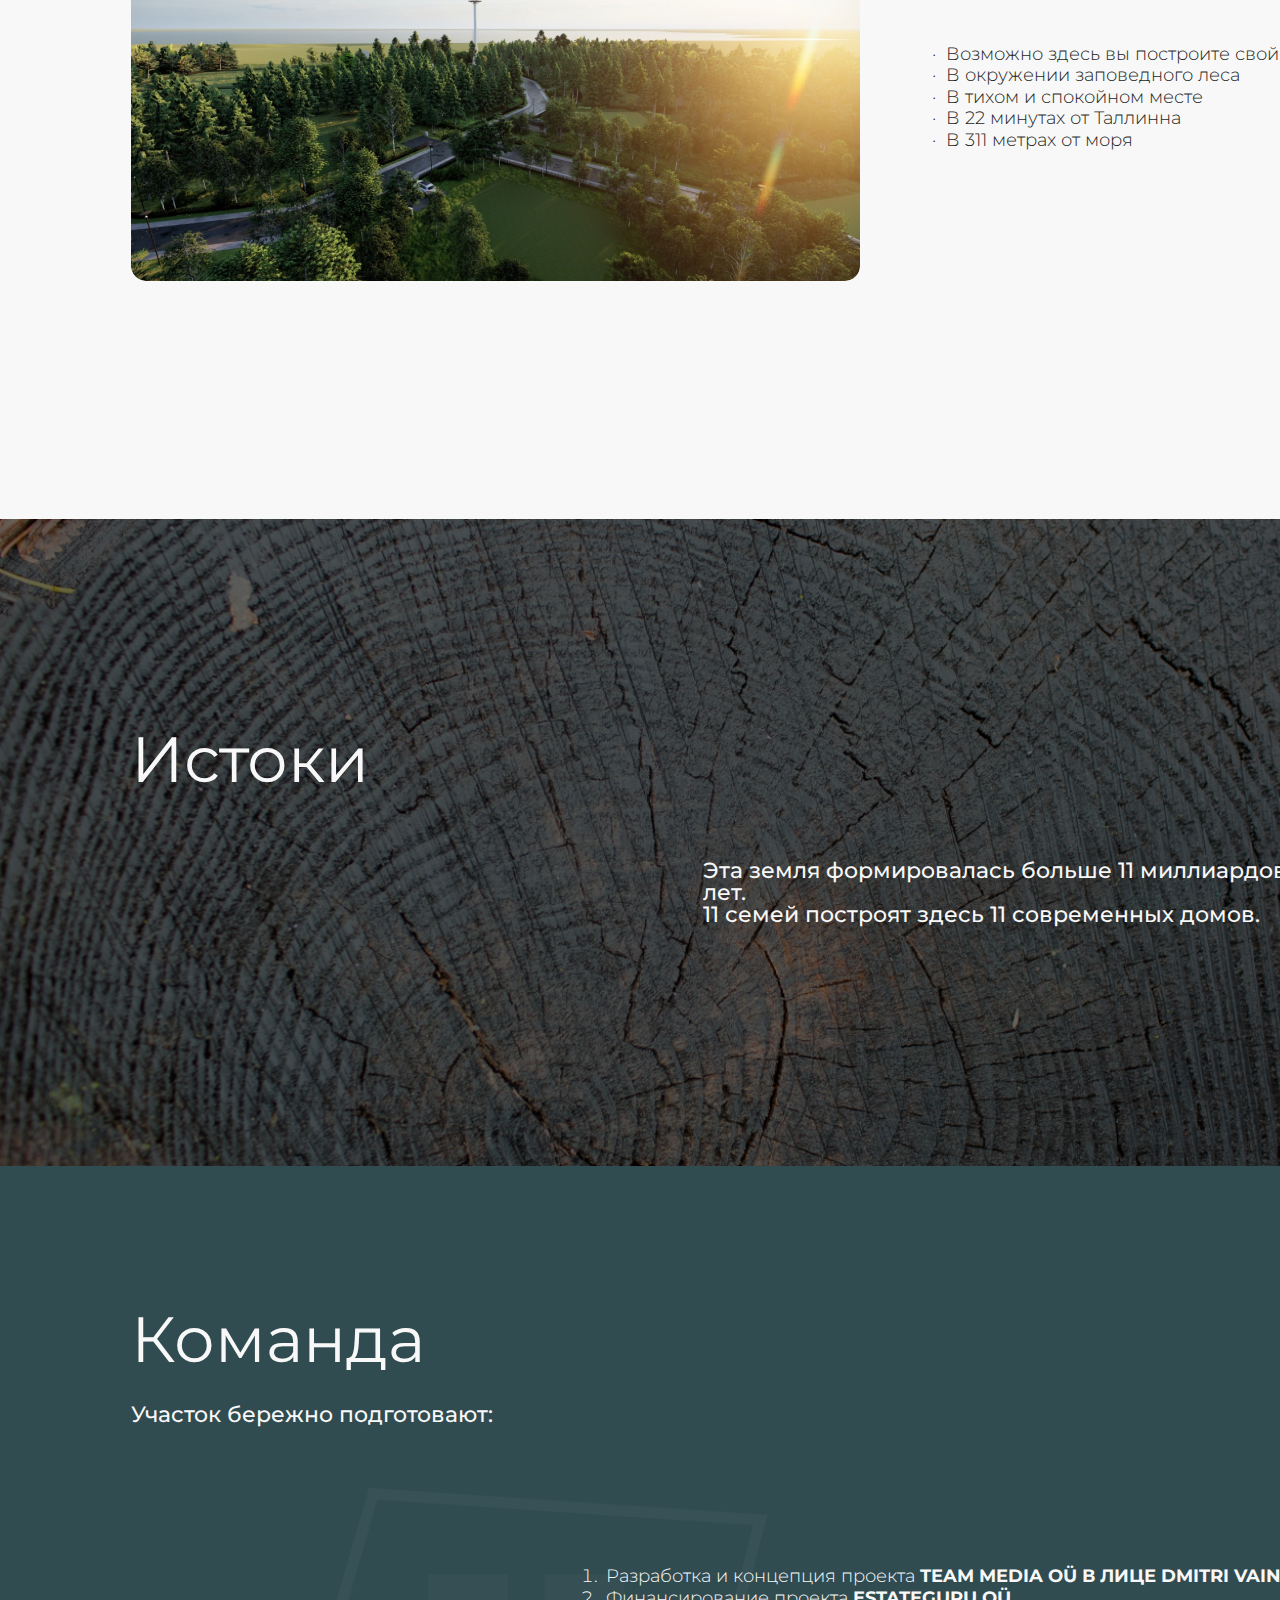
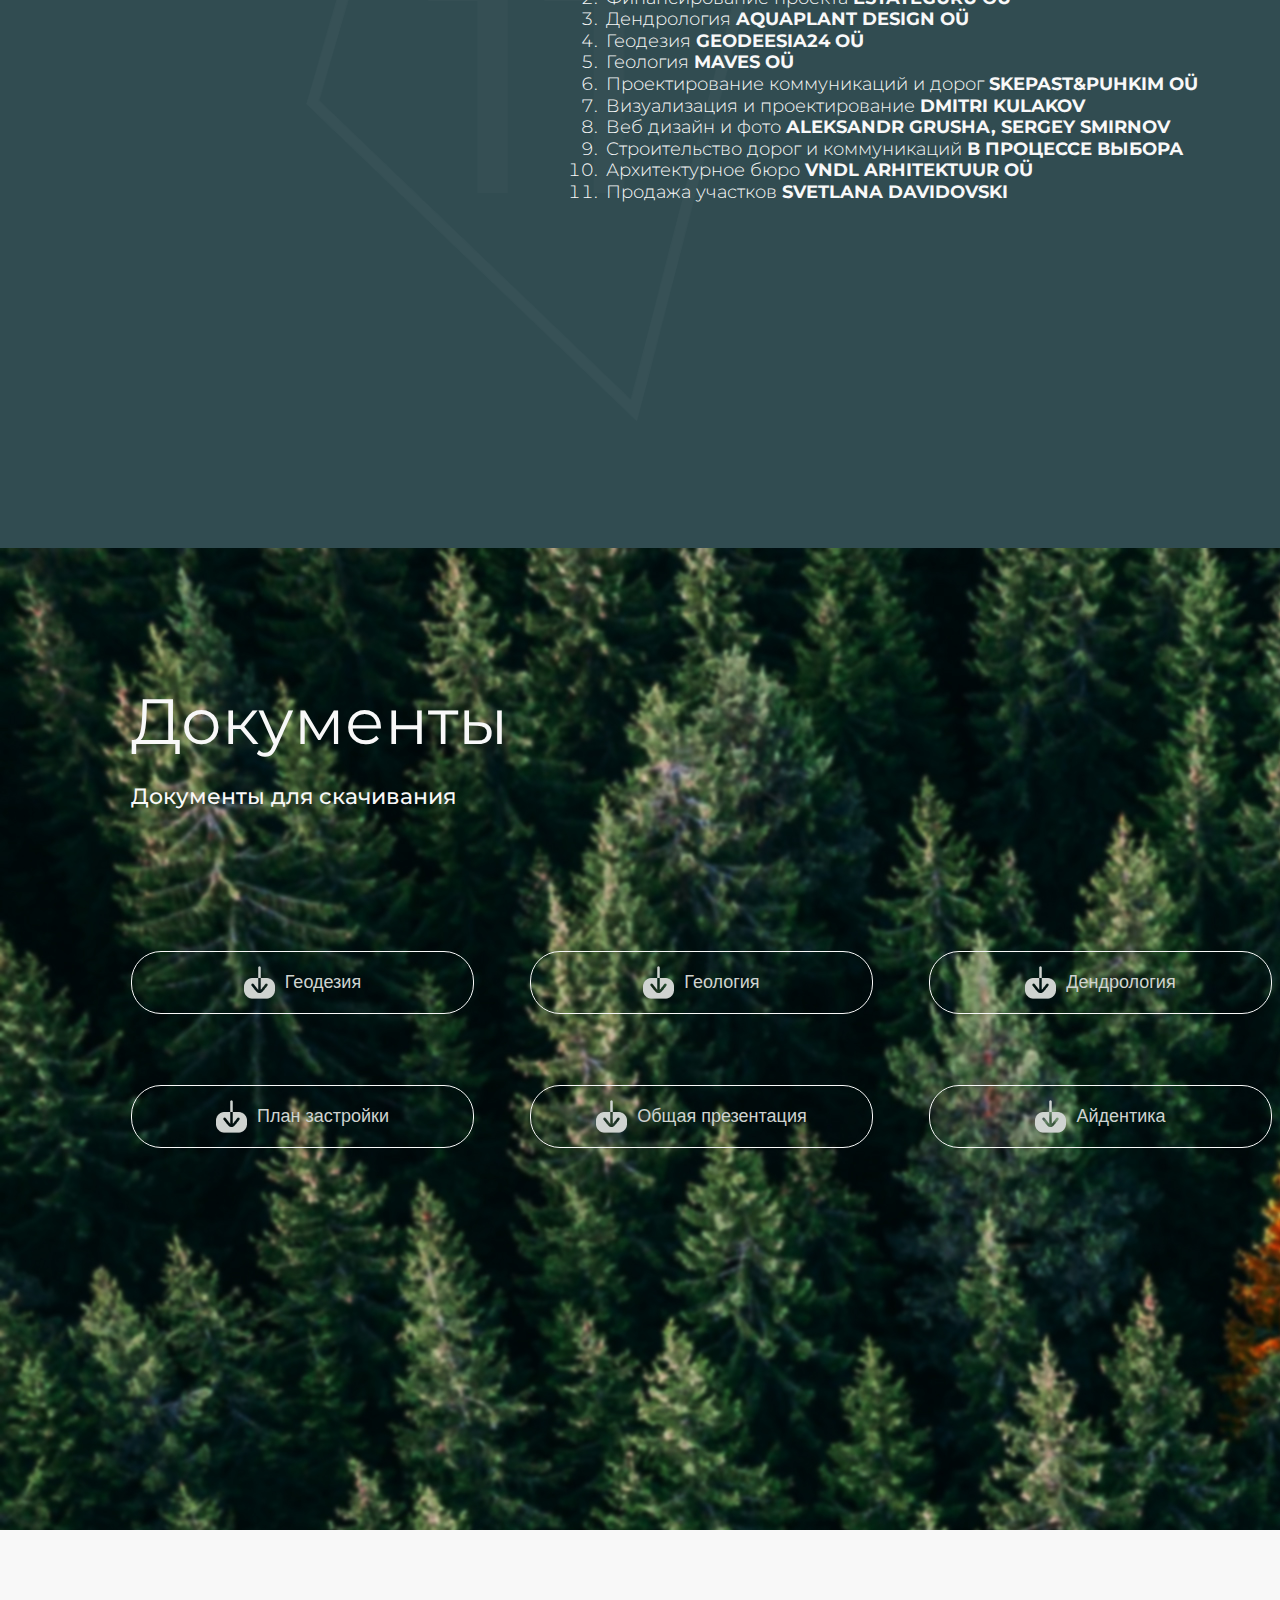
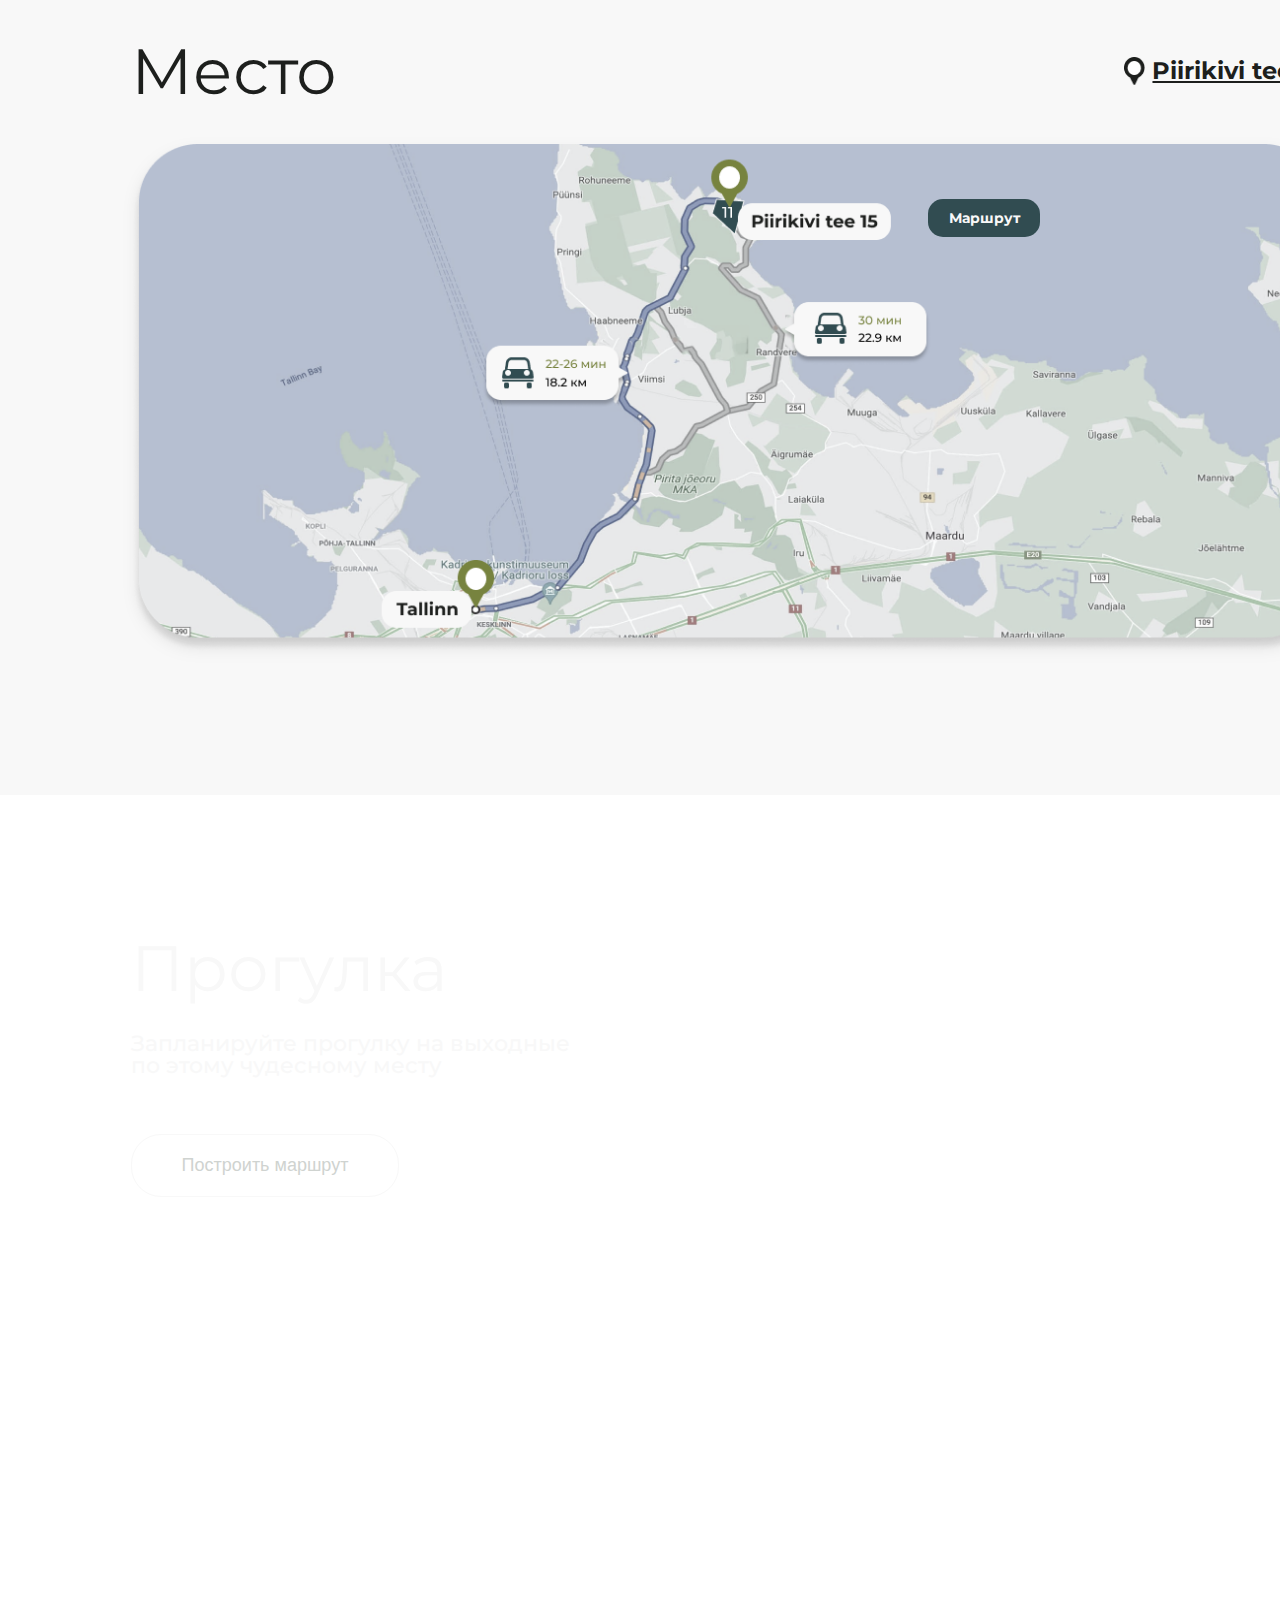
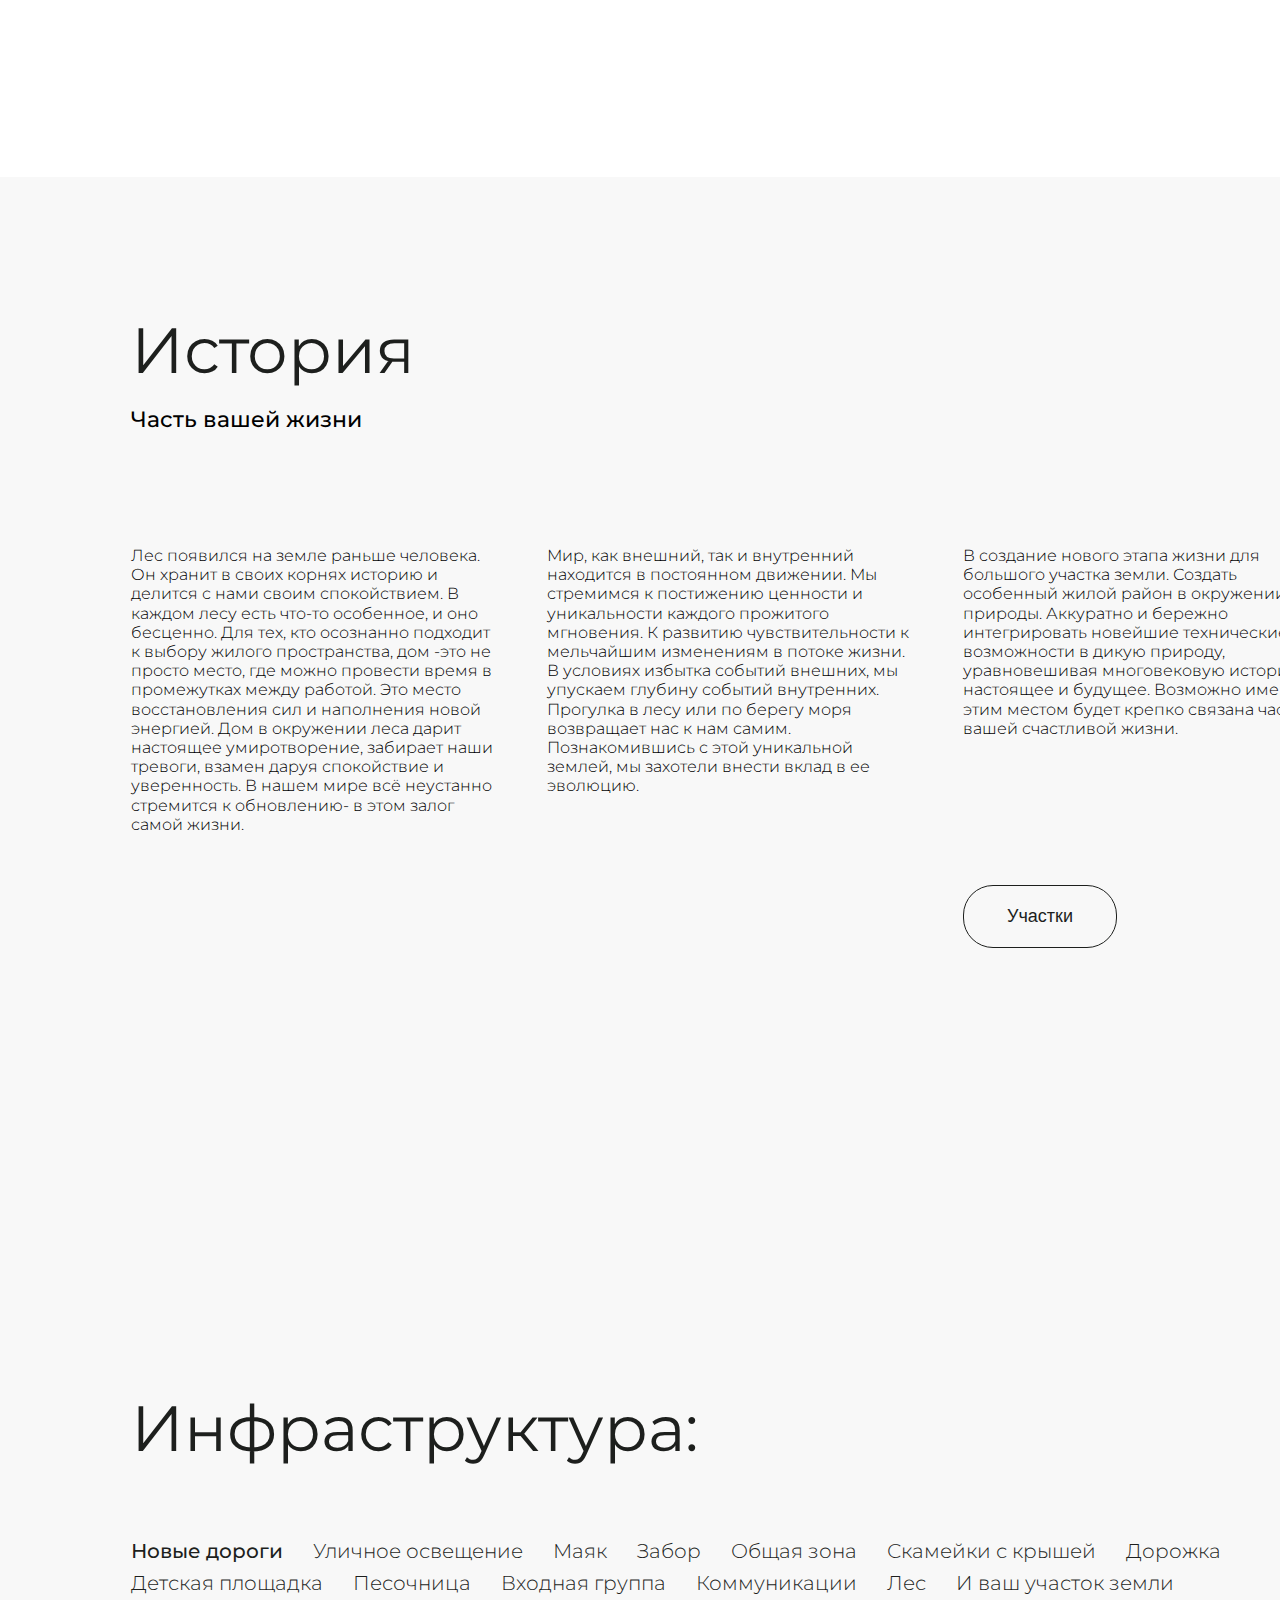
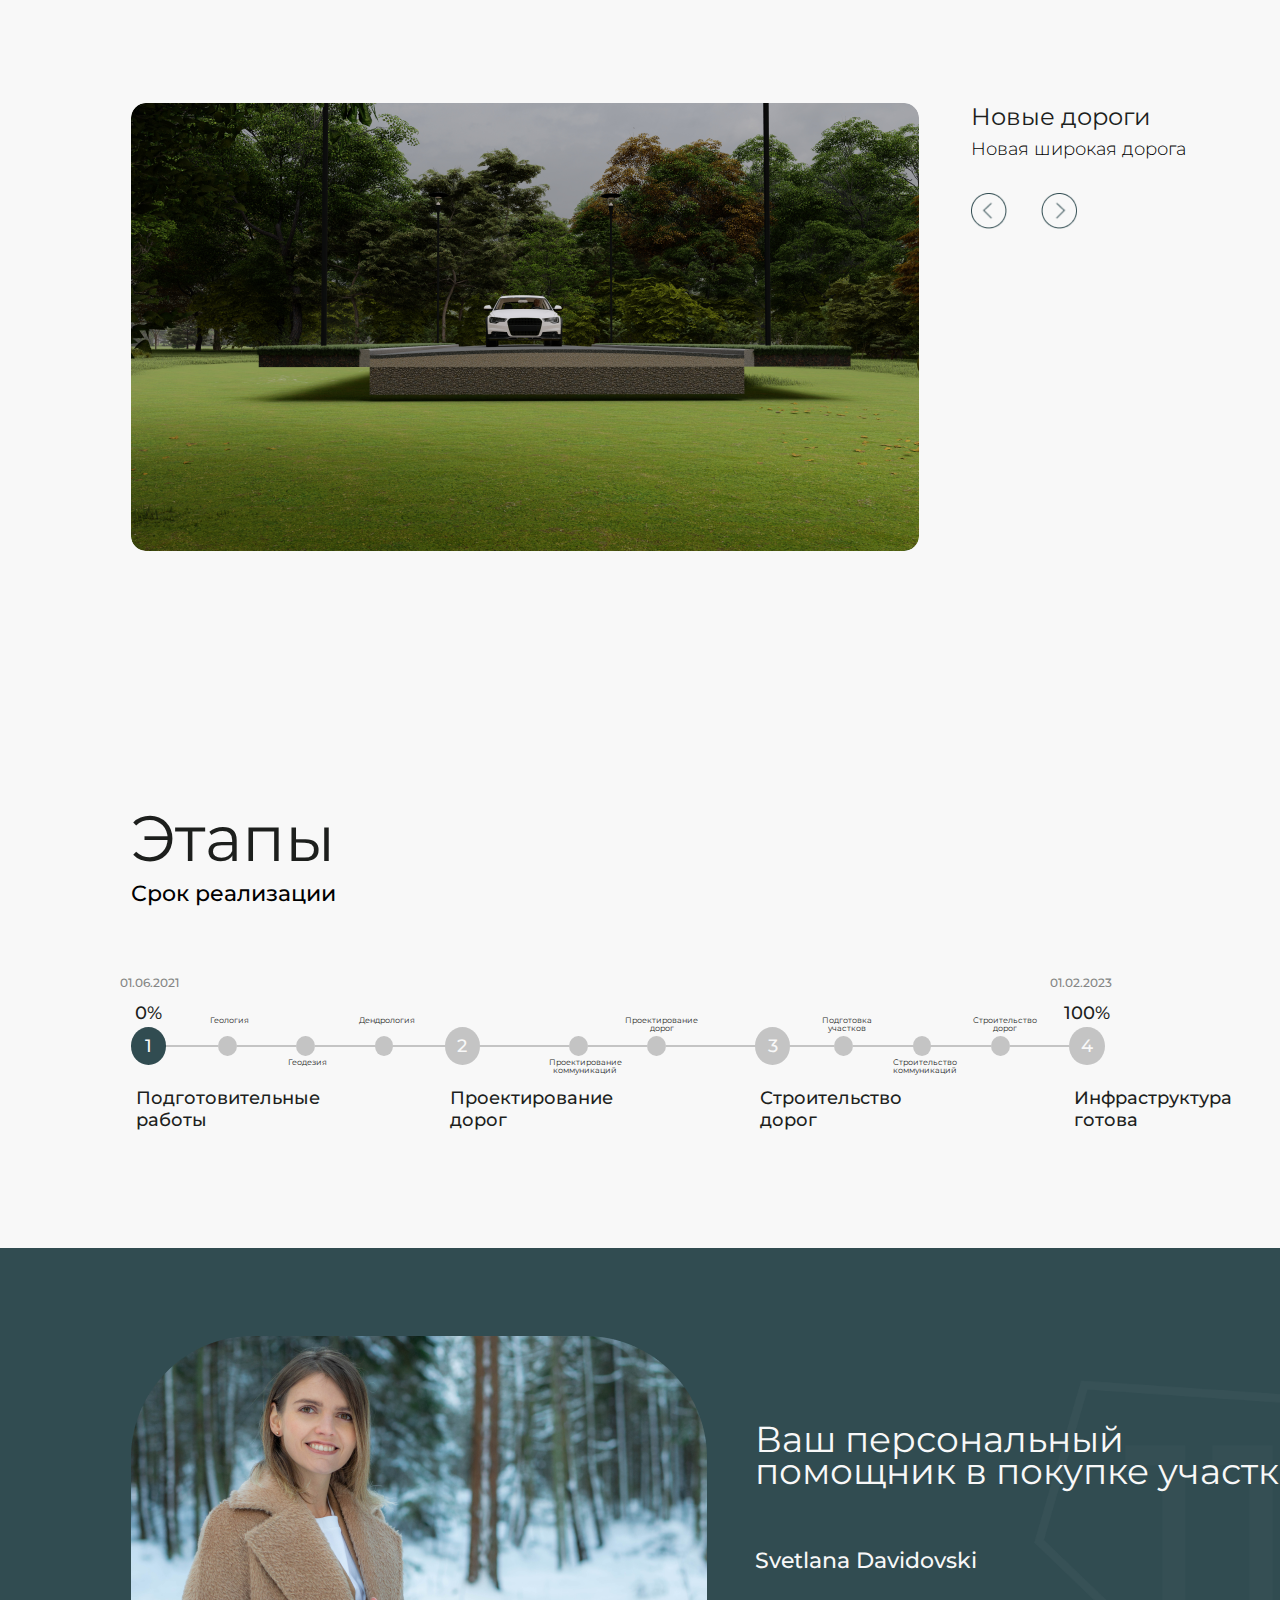
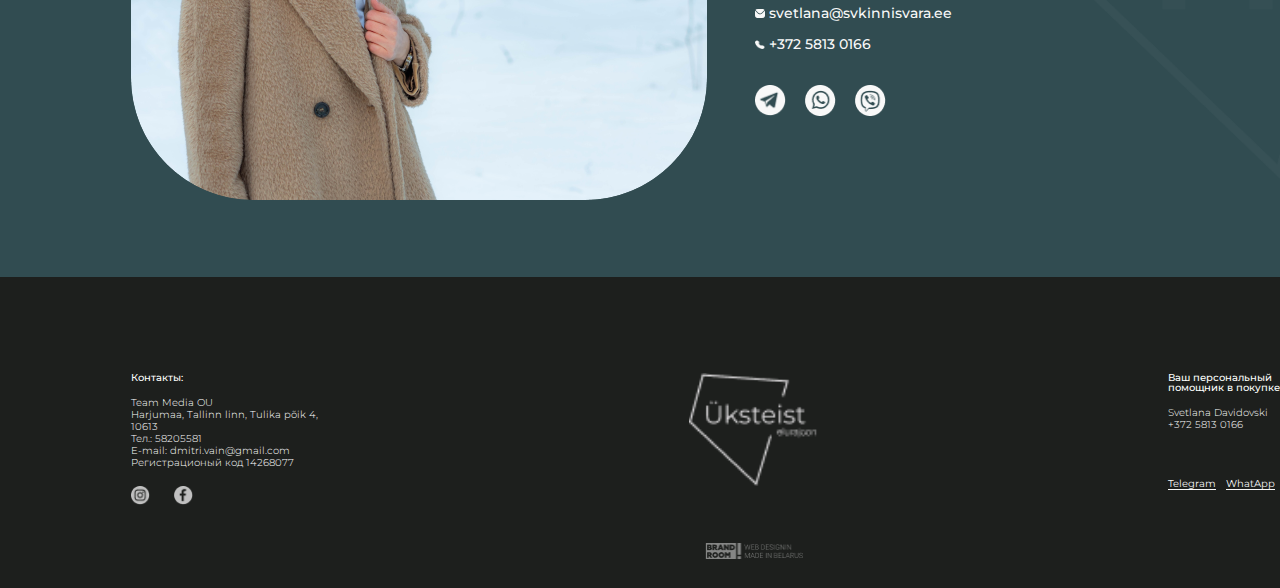
==== commit 3da1cfc3: "Добавлен блок stages. Стили к нему и скрипт (в этом блоке лежит таймлайн). Стоит поменять названия в" ====
--- a/index.html
+++ b/index.html
@@ -150,9 +150,7 @@
         </section>
         <section class="place">
             <div class="container container--s">
-                <h2 class="title place__title">Место для вашего дома:
-                    <a name="place"></a>
-                </h2>
+                <h2 class="title place__title">Место для вашего дома:</h2>
                 <div class="place__content">
                     <img class="place__img" src="place__img.jpg" alt="">
                     <div class="place__info">
@@ -255,7 +253,9 @@
         <section class="map">
             <div class="container container--s">
                 <div class="map__top">
-                    <h2 class="title map__title">Место</h2>
+                    <h2 class="title map__title">Место
+                        <a name="place"></a>
+                    </h2>
                     <div class="map__link">
                         <img class="map__link-img" src="map__link-img.png" alt="">
                         <a class="map__link-ya" href="https://yandex.ru/maps/?pt=30.335429,59.944869&z=18&l=map">Piirikivi tee 15</a>
@@ -338,6 +338,54 @@
                 </div>
             </div>
         </section>
+        <section class="stages">
+            <div class="container container--s">
+                <h2 class="title stages__title">Этапы
+                    <a name="stages"></a>
+                </h2>
+                <h3 class="subtitle stages__sutitle">Срок реализации</h3>
+                <!-- названия лучше переписать, таймлайн изначально делался отдельно, поэтому названия выглядят несколько несуразно -->
+                <div class="stages__infogr">
+                    <div class="stages__infogr-top">
+                        <p class="stages__infogr-top-txt">01.06.2021</p>
+                        <p class="stages__infogr-top-txt">01.02.2023</p>
+                    </div>
+                    <div class="timeline stages__timeline">
+                        <div class="timeline__item timeline__big timeline__big-1 timeline--active" data-step="0">1</div>
+                        <div class="timeline__item timeline__line timeline__line-1" data-step="1"></div>
+                        <div class="timeline__item timeline__small timeline__small-1 " data-step="2">
+                        </div>
+                        <div class="timeline__item timeline__line timeline__line-2" data-step="3"></div>
+                        <div class="timeline__item timeline__small timeline__small-2" data-step="4">
+                        </div>
+                        <div class="timeline__item timeline__line timeline__line-3" data-step="5"></div>
+                        <div class="timeline__item timeline__small timeline__small-3" data-step="6">
+                        </div>
+                        <div class="timeline__item timeline__line timeline__line-4" data-step="7"></div>
+                        <div class="timeline__item timeline__big timeline__big-2" data-step="8">2</div>
+                        <div class="timeline__item timeline__line timeline__line-5" data-step="9"></div>
+                        <div class="timeline__item timeline__small timeline__small-4" data-step="10">
+                        </div>
+                        <div class="timeline__item timeline__line timeline__line-6" data-step="11"></div>
+                        <div class="timeline__item timeline__small timeline__small-5" data-step="12">
+                        </div>
+                        <div class="timeline__item timeline__line timeline__line-7" data-step="13"></div>
+                        <div class="timeline__item timeline__big timeline__big-3" data-step="14">3</div>
+                        <div class="timeline__item timeline__line timeline__line-8" data-step="15"></div>
+                        <div class="timeline__item timeline__small timeline__small-6" data-step="16">
+                        </div>
+                        <div class="timeline__item timeline__line timeline__line-9" data-step="17"></div>
+                        <div class="timeline__item timeline__small timeline__small-7" data-step="18">
+                        </div>
+                        <div class="timeline__item timeline__line timeline__line-10" data-step="19"></div>
+                        <div class="timeline__item timeline__small timeline__small-8" data-step="20">
+                        </div>
+                        <div class="timeline__item timeline__line timeline__line-11" data-step="21"></div>
+                        <div class="timeline__item timeline__big timeline__big-4" data-step="22">4</div>
+                    </div>
+                </div>
+            </div>
+        </section>
         <section class="helper">
             <div class="container container--s">
                 <img class="img-out helper__img-out" src="img-out.png" alt="">
--- a/style.css
+++ b/style.css
@@ -974,3 +974,236 @@
     background: #314C51;
     border-radius: 15px;
 }
+
+
+/* БЛОК STAGES */
+.stages {
+    width: 1512px;
+    background: #F8F8F8;
+}
+.stages__title {
+    padding-top: 121px;
+    margin-bottom: 13px;
+}
+.stages__subtitle {
+    /* margin-bottom: 102px; */
+}
+
+/* ТАЙМЛАЙН */
+/* .timeline {
+    
+    position: relative;
+} */
+
+.stages__infogr-top {
+    display: flex;
+    justify-content: space-between;
+    position: absolute;
+    top: 290px;
+    left: 120px;
+    width: 992px;
+    font-weight: 500;
+    font-size: 12px;
+    line-height: 15px;
+    text-align: center;
+    color: #858685;
+}
+.timeline {
+    margin-top: 122px;
+    padding-bottom: 183px;
+    width: 974px;
+    height: 38px;
+    display: flex;
+    align-items: center;
+}
+
+.timeline__big {
+    width: 38px;
+    height: 38px;
+    display: flex;
+    justify-content: center;
+    align-items: center;
+    border-radius: 50%;
+    -webkit-border-radius: 50%;
+    -moz-border-radius: 50%;
+    -ms-border-radius: 50%;
+    -o-border-radius: 50%;
+    background: #C4C4C4;
+    /* background: #314C51; */
+    color: #F8F8F8;
+}
+.timeline__small {
+    width: 20px;
+    height: 20px;
+    border-radius: 50%;
+    background: #C4C4C4;
+    /* background: #314C51; */
+    -webkit-border-radius: 50%;
+    -moz-border-radius: 50%;
+    -ms-border-radius: 50%;
+    -o-border-radius: 50%;
+    display: flex;
+    justify-content: center;
+    align-items: center;
+    
+}
+.timeline__small span {
+    opacity: 0;
+}
+.timeline__line {
+    width: 64px;
+    height: 2px;
+    background: #C4C4C4;
+    pointer-events:none;
+}
+.timeline__line-8 {
+    width: 47px;
+}
+.timeline__line-5, .timeline__line-7 {
+    width: 95px;
+}
+.timeline__line-1, .timeline__line-4 {
+    width: 55px;
+}
+.timeline--active {
+    background: #314C51;
+    transition: 0.7s;
+    -webkit-transition: 0.7s;
+    -moz-transition: 0.7s;
+    -ms-transition: 0.7s;
+    -o-transition: 0.7s;
+}
+/* .timeline--pulse {
+    transform: scale(1);
+    animation: pulses 1000ms linear;
+    -webkit-animation: pulses 1000ms linear;
+}
+@-webkit-keyframes pulses {
+    0% { -webkit-transform: scale(0.9); opacity: 0.7; }
+    50% { -webkit-transform: scale(1); opacity: 1; }
+    100% { -webkit-transform: scale(0.9); opacity: 0.7; }
+} */
+
+/* @keyframes pulses {
+    0% { transform: scale(0.9); opacity: 0.7; }
+    50% { transform: scale(1); opacity: 1; }
+    100% { transform: scale(0.9); opacity: 0.7; }
+} */
+.timeline__big {
+    text-align: left;
+    position: relative;
+    font-weight: 500;
+    font-size: 18px;
+    line-height: 22px;
+}
+.timeline__big-1::before, .timeline__big-4::before{
+    position: absolute;
+    top: -25px;
+    color: #1D1F1D;
+}
+.timeline__big-1::before {
+    content: "0%";
+
+}
+
+.timeline__big-4::before {
+    content: "100%";
+}
+
+.timeline__big-1::after, .timeline__big-2::after, .timeline__big-3::after, .timeline__big-4::after {
+    position: absolute;
+    top: 60px;
+    left: 5px;
+    color: #1D1F1D;
+}
+.timeline__big-1::after {
+    content: "Подготовительные работы";
+}
+.timeline__big-2::after {
+    content: "Проектирование дорог";
+}
+.timeline__big-3::after {
+    content: "Строительство дорог";
+}
+.timeline__big-4::after {
+    content: "Инфраструктура готова";
+}
+.timeline__small{
+    text-align: center;
+    font-size: 8px;
+    position: relative;
+}
+.timeline__small-1::before, .timeline__small-2::after, 
+.timeline__small-3::before, .timeline__small-4::after, .timeline__small-5::before, .timeline__small-6::before, .timeline__small-7::after, .timeline__small-8::before {
+    position: absolute;
+    color: #1D1F1D;
+}
+
+.timeline__small-1::before {
+    content: 'Геология';
+    top: -20px;
+    left: -8px;
+}
+.timeline__small-2::after {
+    content: 'Геодезия';
+    top: 22px;
+    left: -8px;
+}
+.timeline__small-3::before {
+    content: 'Дендрология';
+    top: -20px;
+    left: -16px;
+}
+.timeline__small-4::after {
+    content: 'Проектирование коммуникаций';
+    top: 22px;
+    left: -20px;
+}
+.timeline__small-5::before {
+    content: 'Проектирование дорог';
+    top: -20px;
+    left: -22px;
+}
+.timeline__small-6::before {
+    content: 'Подготовка участков';
+    top: -20px;
+    left: -12px;
+}
+.timeline__small-7::after {
+    content: 'Строительство коммуникаций';
+    top: 22px;
+    left: -20px; 
+}
+.timeline__small-8::before {
+    content: 'Строительство дорог';
+    top: -20px;
+    left: -18px;
+}
+
+
+
+.timeline__marker {
+    display: none;
+    position: relative;
+    width: 69px;
+    height: 32px;
+}
+
+.timeline__marker-main {
+    width: 69px;
+    height: 32px;
+    border-radius: 5px;
+    background: #314C51;
+    color: #F8F8F8;
+    text-align: center;
+    padding: 8px 18px;
+    font-weight: 700;
+    font-size: 14px;
+    line-height: 17px;
+}
+.timeline__marker-tail {
+    position: absolute;
+    left: 40%;
+}
+
+
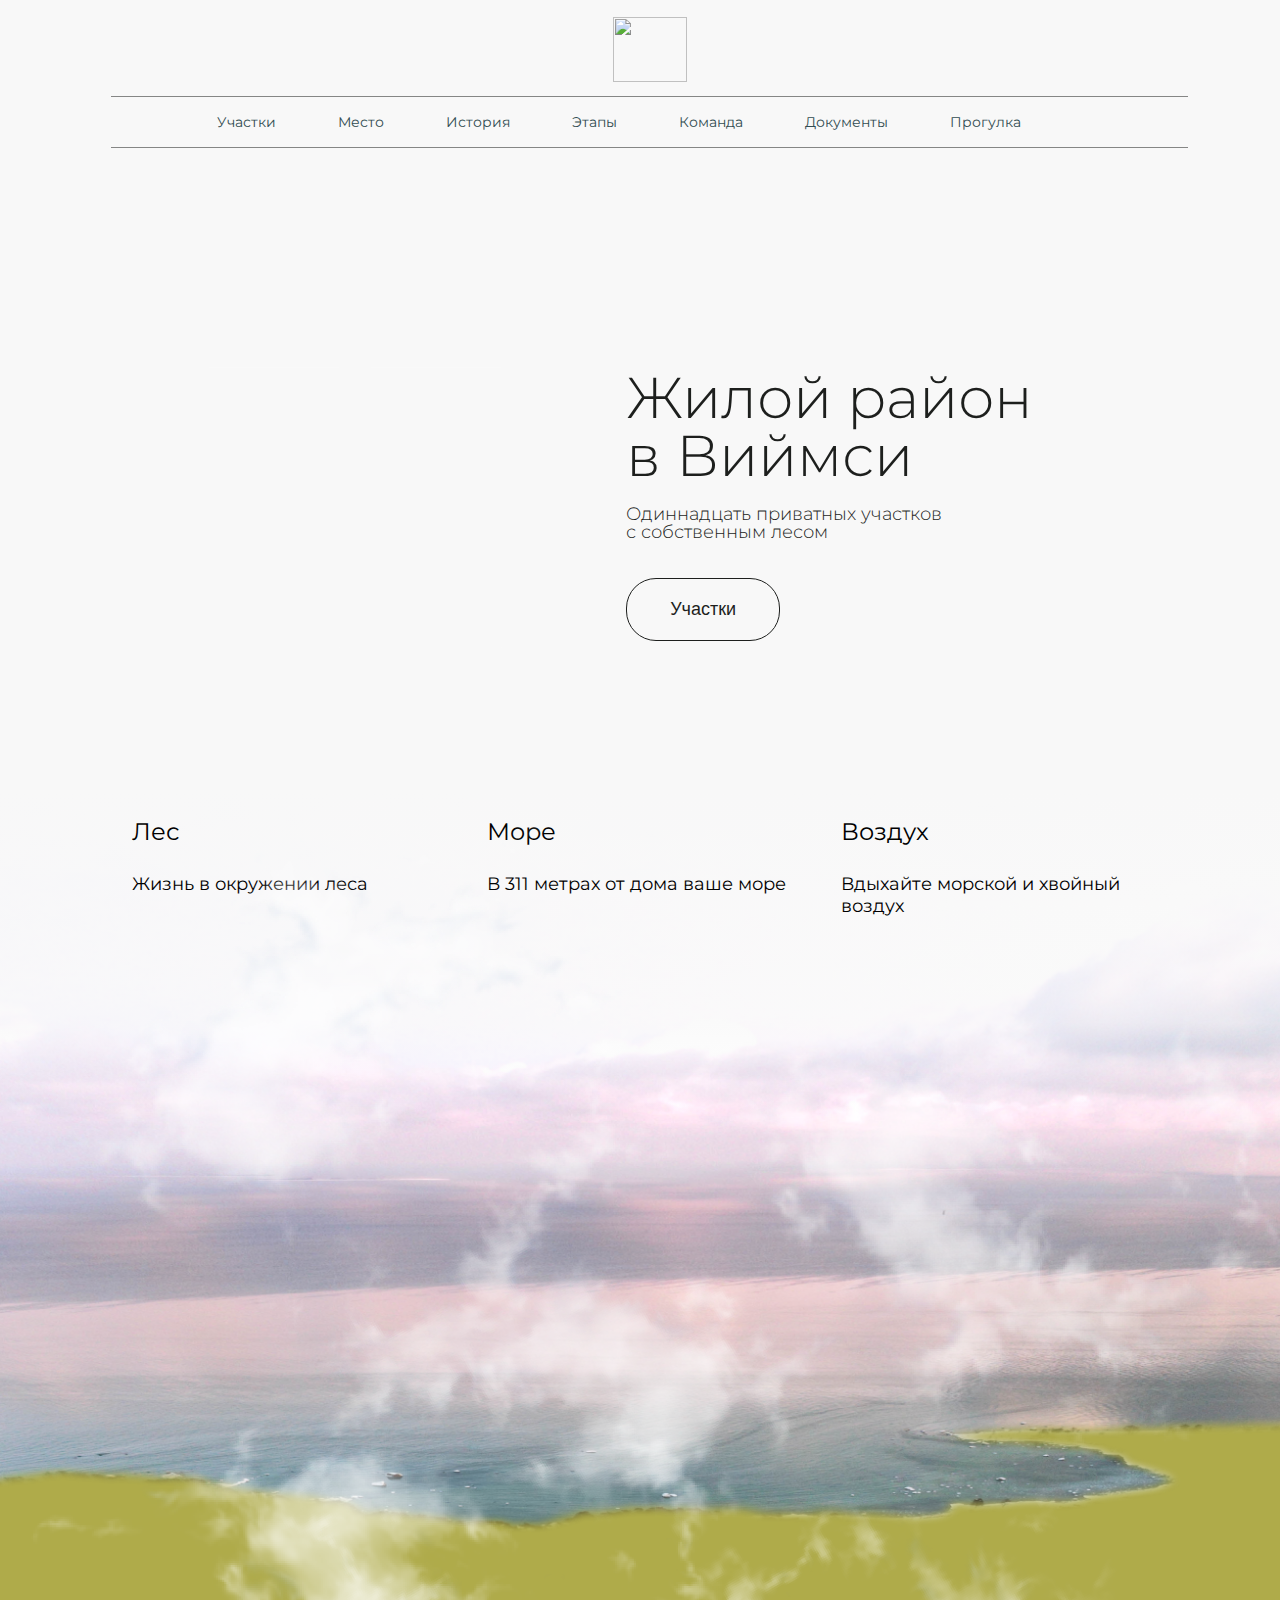
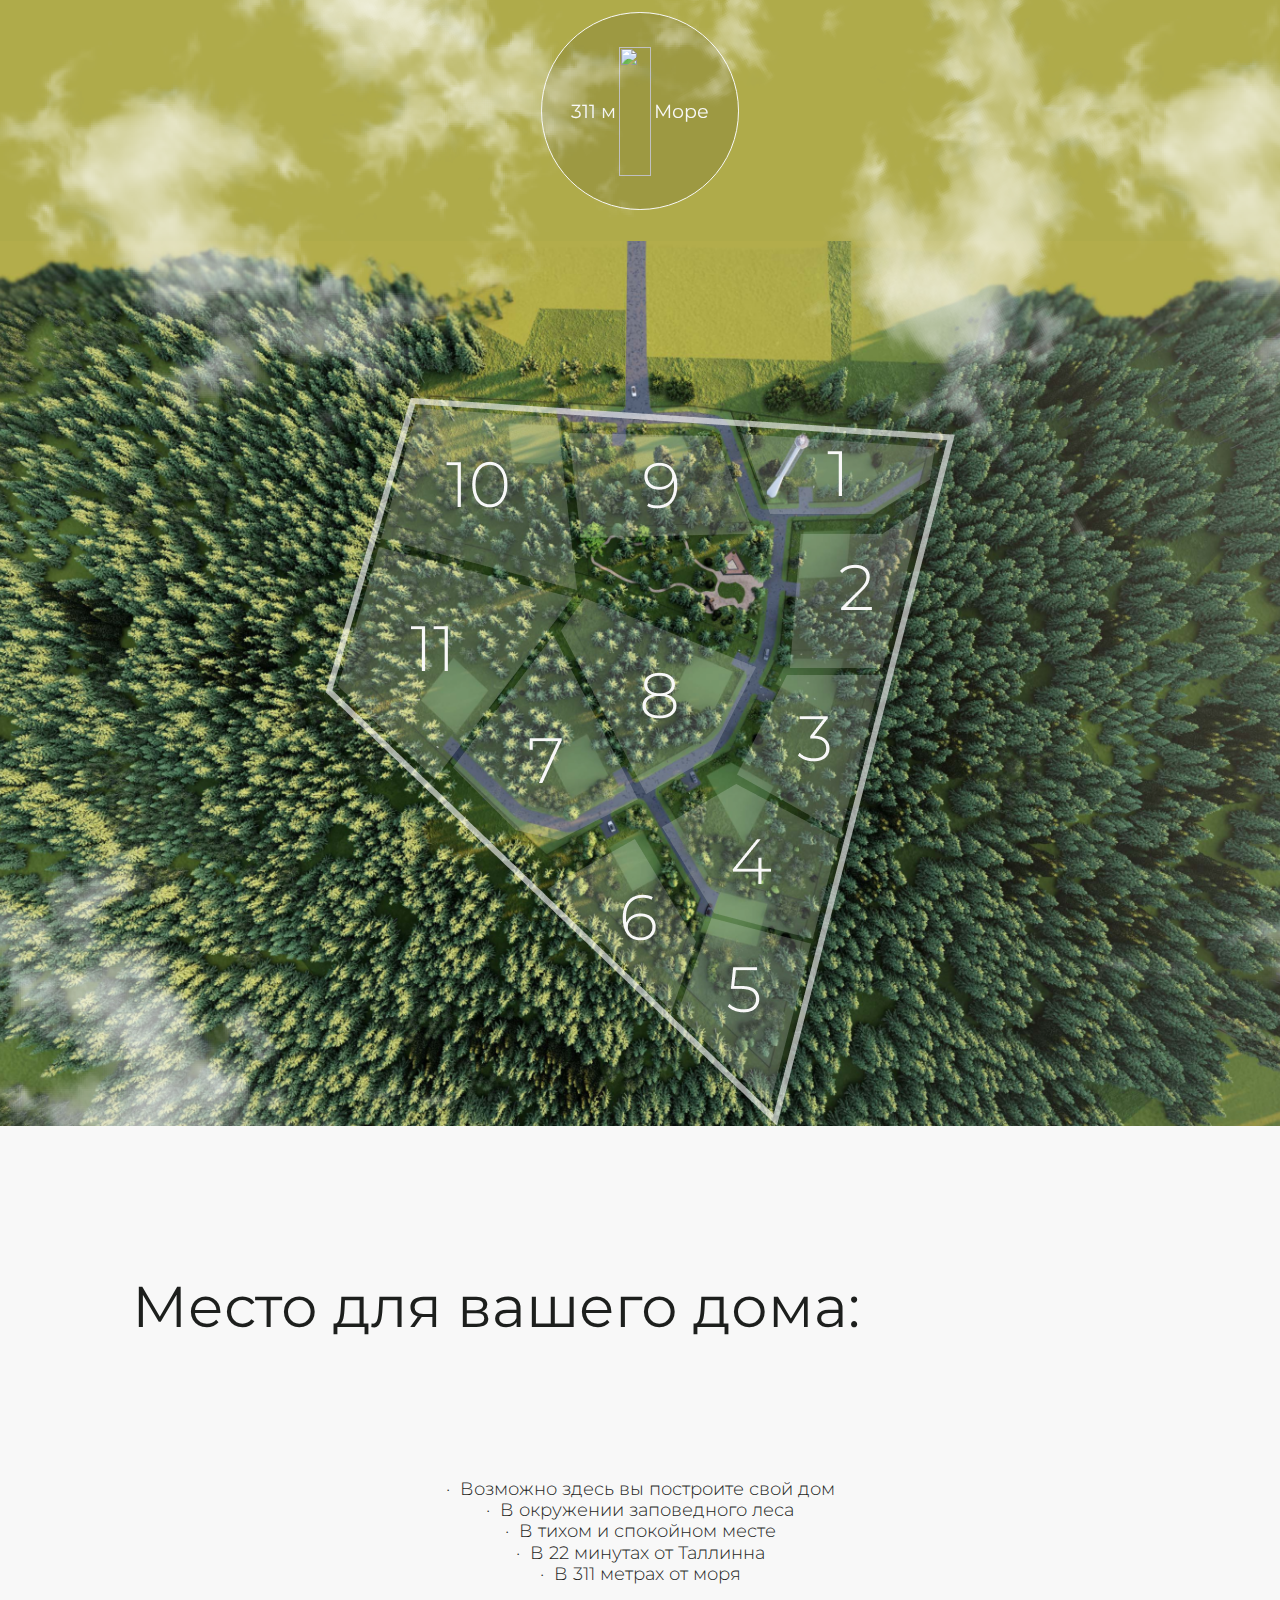
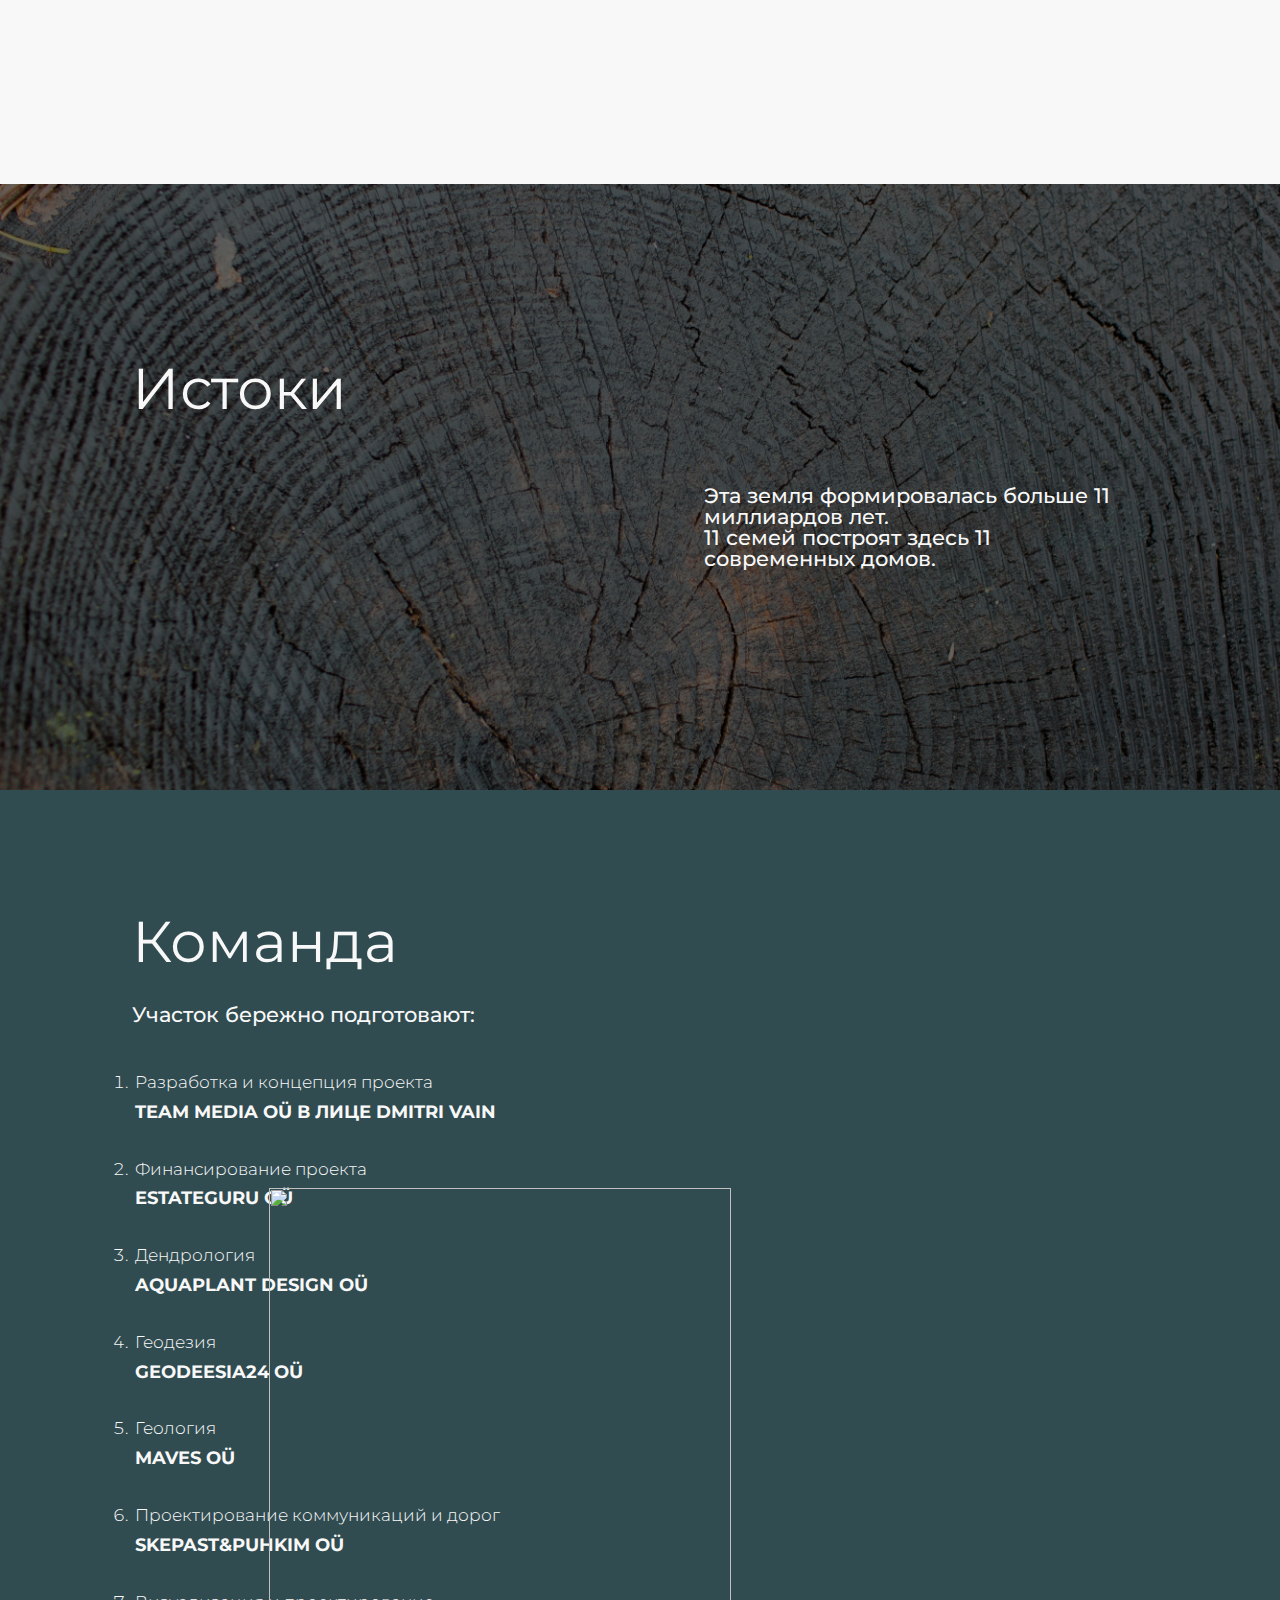
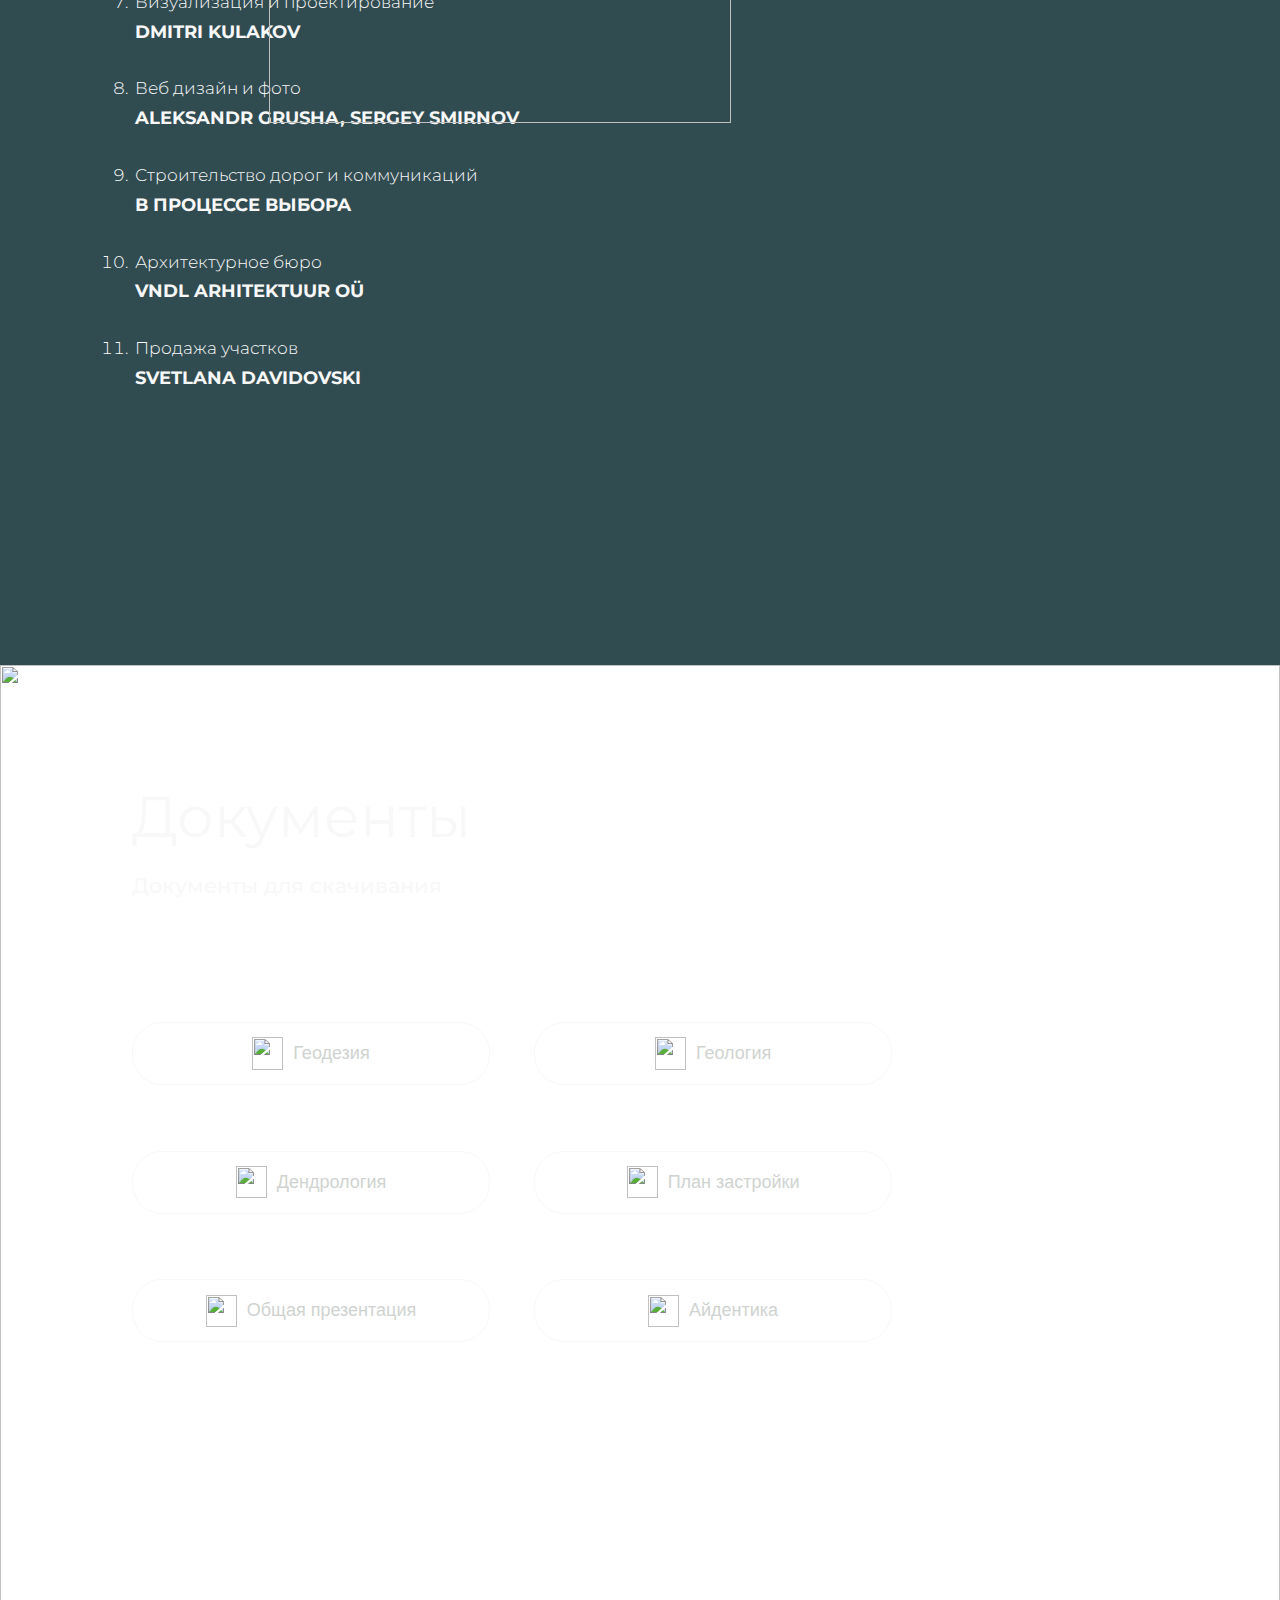
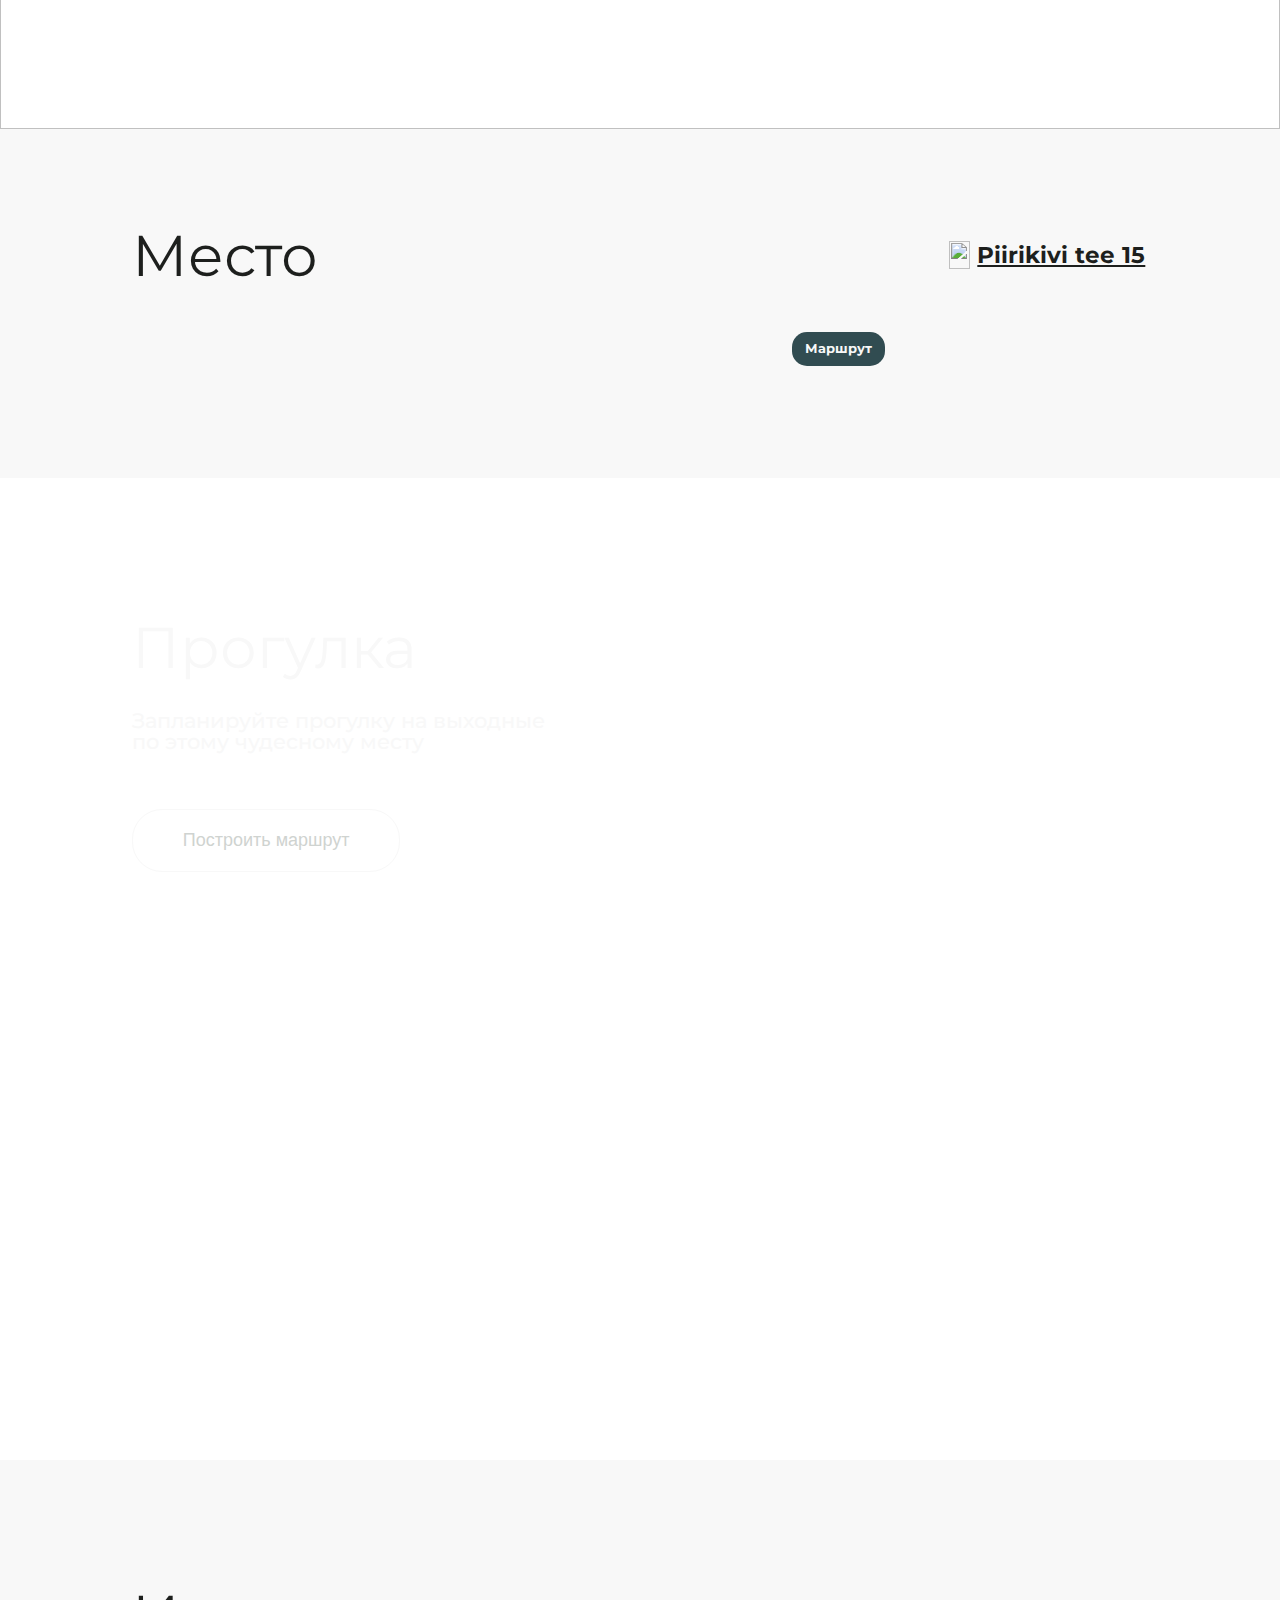
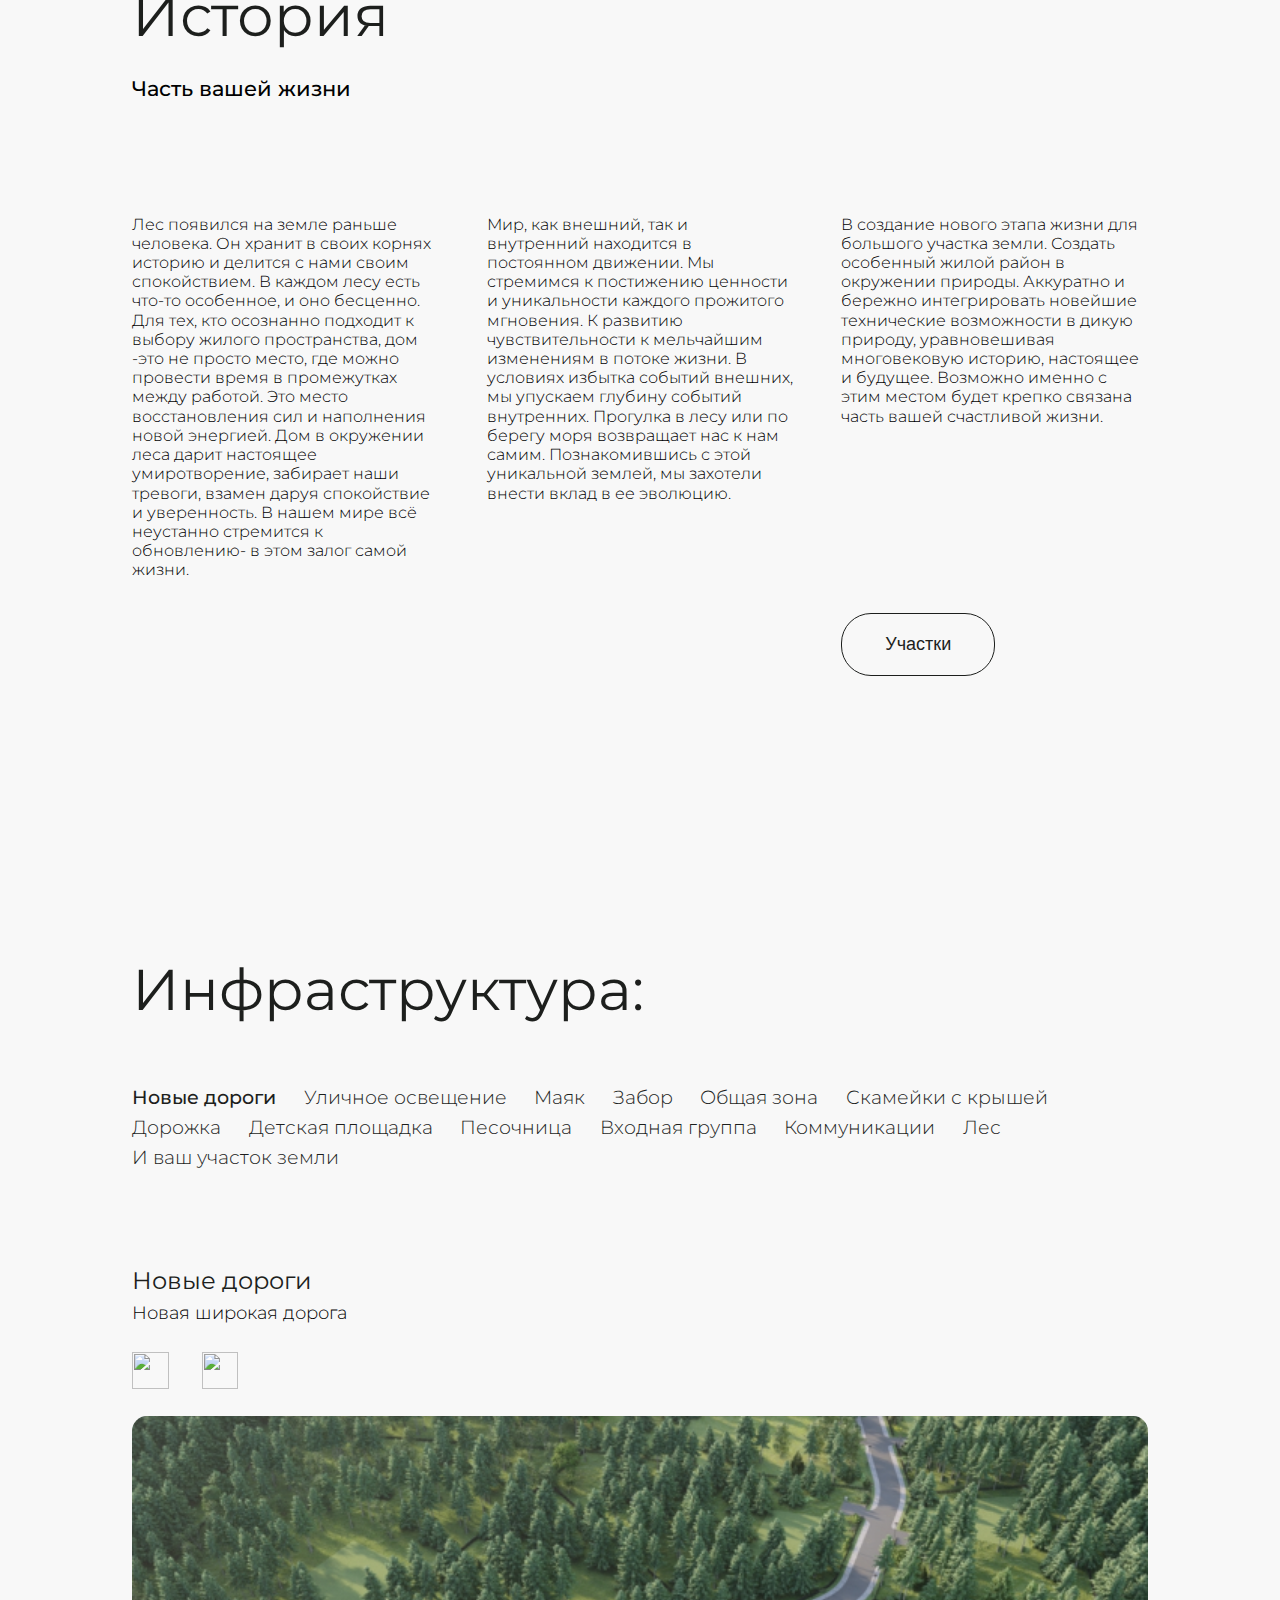
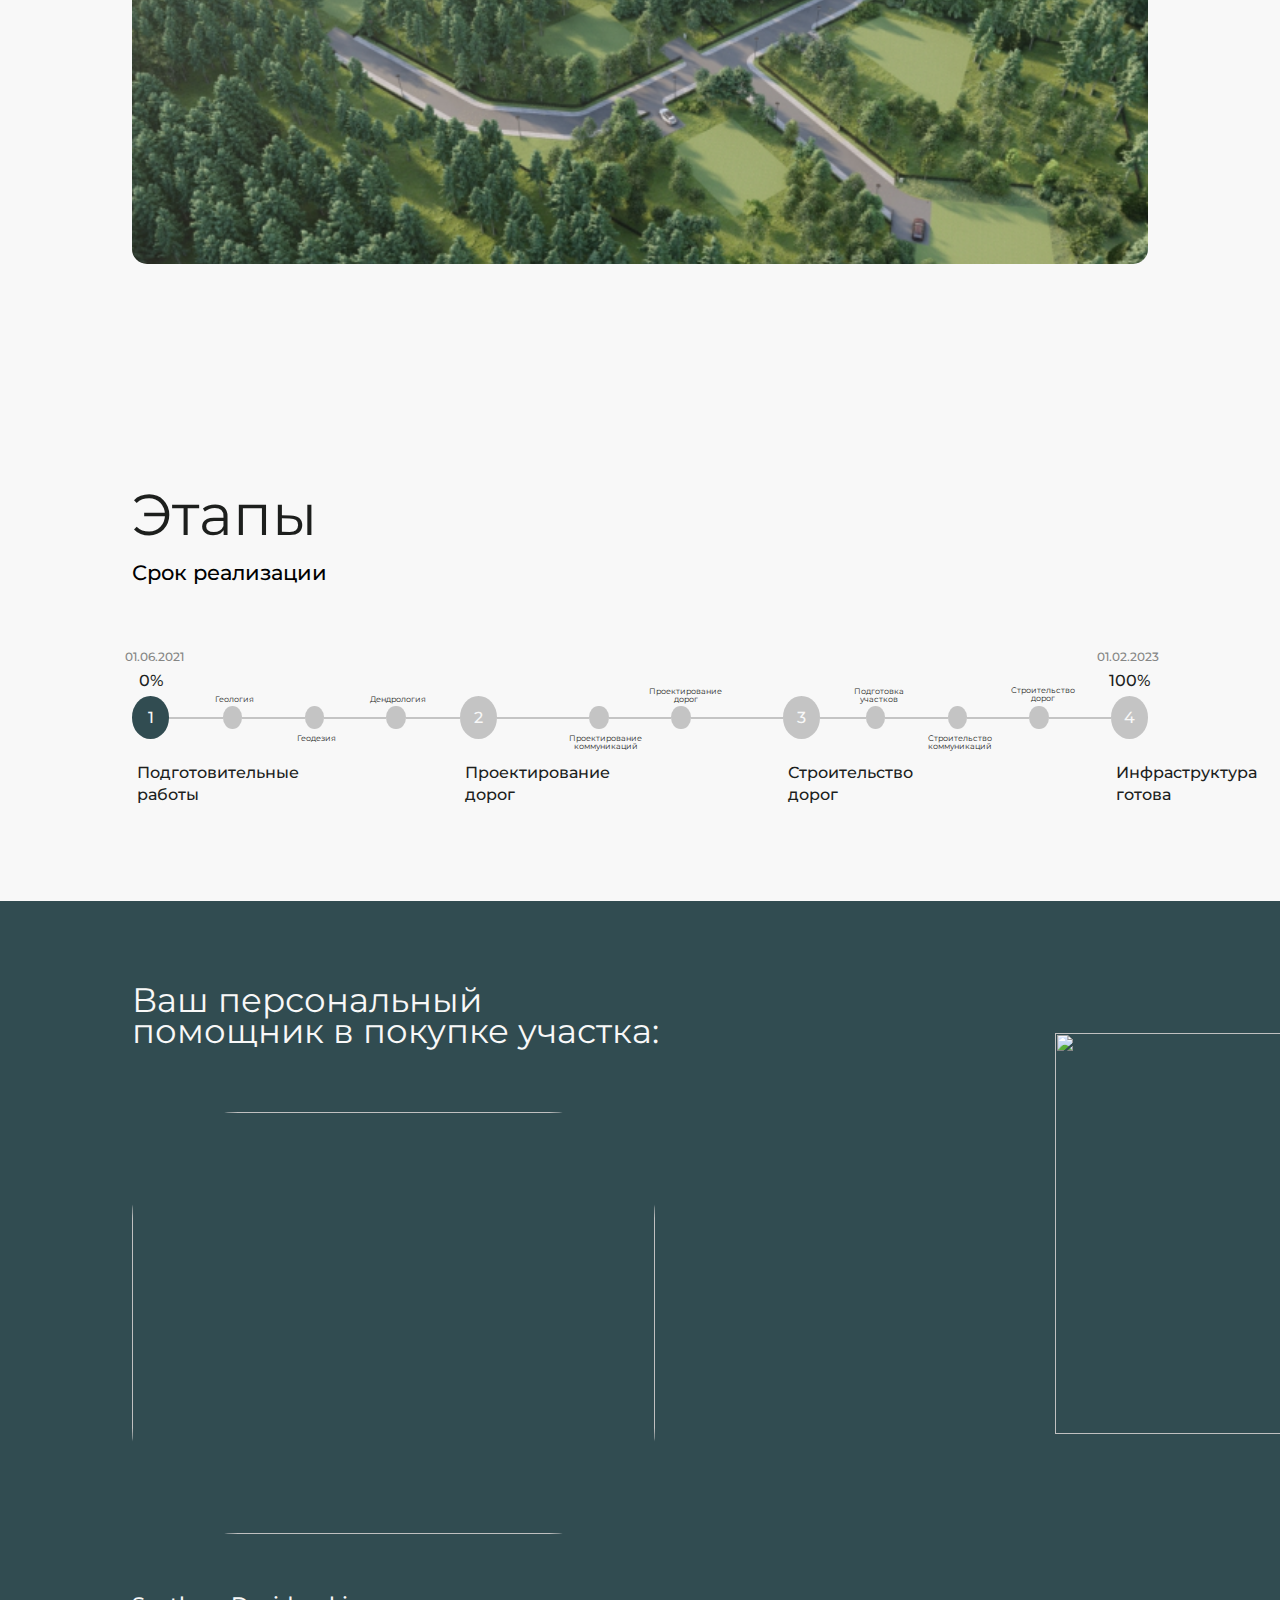
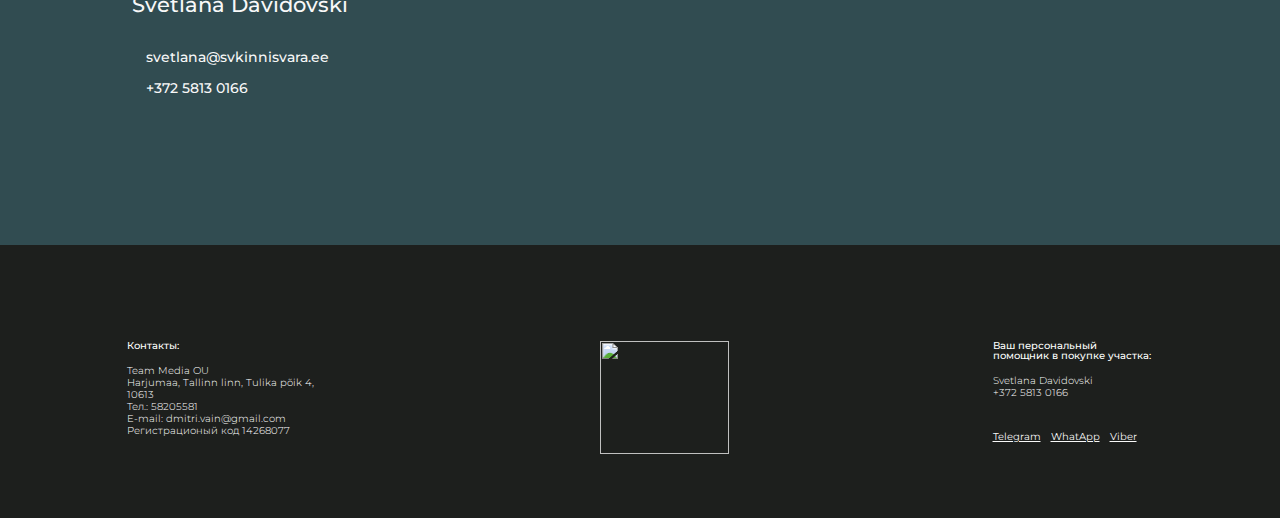
==== commit 97b67c77: "изменены изначальные файлы index.html и style.css" ====
--- a/index.html
+++ b/index.html
@@ -8,13 +8,161 @@
     <link rel="preconnect" href="https://fonts.googleapis.com">
     <link rel="preconnect" href="https://fonts.gstatic.com" crossorigin>
     <link href="https://fonts.googleapis.com/css2?family=Montserrat:wght@200;300;400&display=swap" rel="stylesheet">
-    <link rel="stylesheet" href="style.css">
+    <link rel="stylesheet" href="/blocks/reset.css">
+    <link rel="stylesheet" href="/blocks/container.css">
+    <!-- <link rel="stylesheet" href="/blocks/section.css"> -->
+    <link rel="stylesheet" href="/blocks/button.css">
+    <link rel="stylesheet" href="/blocks/titles.css">
+    <link rel="stylesheet" href="/blocks/logo.css">
+    <link rel="stylesheet" href="/blocks/menu.css">
+    
+    <!-- <link rel="stylesheet" href="/blocks/social.css"> -->
+    <link rel="stylesheet" href="/blocks/stages-timeline.css">
+    <link rel="stylesheet" href="/blocks/img-out.css">
+    <link rel="stylesheet" href="/blocks/menu-lang.css">
+    <link rel="stylesheet" href="/blocks/header.css">
+    <link rel="stylesheet" href="/blocks/areas.css">
+    <link rel="stylesheet" href="/blocks/place.css">
+    <link rel="stylesheet" href="/blocks/beginning.css">
+    <link rel="stylesheet" href="/blocks/team.css">
+    <link rel="stylesheet" href="/blocks/documents.css">
+    <link rel="stylesheet" href="/blocks/map.css">
+    <link rel="stylesheet" href="/blocks/walking.css">
+    <link rel="stylesheet" href="/blocks/history.css">
+    <link rel="stylesheet" href="/blocks/infrastructure.css">
+    <link rel="stylesheet" href="/blocks/stages.css">
+    <link rel="stylesheet" href="/blocks/helper2.css">
+    <link rel="stylesheet" href="/blocks/footer2.css">
+    <link rel="stylesheet" href="/blocks/popup.css">
+    <link rel="stylesheet" href="/blocks/menu-mob.css">
+    <link rel="stylesheet" href="/blocks/media-popup.css">
+    <link rel="stylesheet" href="/blocks/media.css">
+    
 </head>
 <body>
     <header class="header">
         <div class="container">
-            <div class="header__top">
-                <div class="social social--black header__social">
+            <div class="header__wrapper">
+                <div class="header__top">
+                    <div class="social social--black header__social">
+                        <a class="social__link" href="">
+                            <img class="social-link-img" src="social-link-img1.png" alt="">
+                        </a>
+                        <a class="social__link" href="">
+                            <img class="social-link-img" src="social-link-img2.png" alt="">
+                        </a>
+                    </div>
+                    <div class="logo header__logo">
+                        <img class="logo__img header__logo-img" src="logo__img.png" alt="">
+                    </div>
+                    <div class="header__top-right">
+                        <div class="header__phone">
+                            <a class="header__phone-link" href="">
+                                <img class="header__phone-img" src="header__phone-img.png" alt="">
+                            </a>
+                        </div>
+                        <!-- <div class="menu-lang">
+                            <p class="menu-lang-choose menu-lang-choose--ru">RU</p>
+                            <img class="menu-lang-arrow" src="header__lang-arrow.png" alt="">
+                        </div> -->
+                        <div class="header__burger">
+                            <img class="header__burger-img" src="images/header/header__burger.png" alt="">
+                            
+                        </div>
+                        
+                    </div>
+                </div>
+            </div>
+            <div class="menu-mob">
+                <div class="menu-mob__top">
+                    <img class="logo__img menu-mob__logo-img" src="logo__img.png" alt="">
+                    <img class="close menu-mob__close" src="images/popup/close.png" alt="">
+                </div>
+                <nav class="menu-mob__content">
+                    <ul class="menu-mob__list">
+                        <ul class="menu-mob__list-item menu-mob__list-item-wide1">
+                            <div class="menu__mob__list-item-wrapper">
+                                <p class="menu-mob__list-link menu-mob__list-area">Участки</p> 
+                                <img class="menu-mob__list-arrow" src="header__lang-arrow.png" alt="">
+                            </div>
+                            <li class="menu-mob__list-area-item none">
+                                <a class="menu-mob__list-area-link" href="html/index2.html">
+                                    Участок №1
+                                </a>
+                            </li>
+                            <li class="menu-mob__list-area-item none">
+                                <a class="menu-mob__list-area-link" href="html/index3.html">
+                                    Участок №2
+                                </a>
+                            </li>
+                            <li class="menu-mob__list-area-item none">
+                                <a class="menu-mob__list-area-link" href="html/index4.html">
+                                    Участок №3
+                                </a>
+                            </li>
+                            <li class="menu-mob__list-area-item none">
+                                <a class="menu-mob__list-area-link" href="html/index5.html">
+                                    Участок №4
+                                </a>
+                            </li>
+                            <li class="menu-mob__list-area-item none">
+                                <a class="menu-mob__list-area-link" href="html/index6.html">
+                                    Участок №5
+                                </a>
+                            </li>
+                            <li class="menu-mob__list-area-item none">
+                                <a class="menu-mob__list-area-link" href="html/index7.html">
+                                    Участок №6
+                                </a>
+                            </li>
+                            <li class="menu-mob__list-area-item none">
+                                <a class="menu-mob__list-area-link" href="html/index8.html">
+                                    Участок №7
+                                </a>
+                            </li>
+                            <li class="menu-mob__list-area-item none">
+                                <a class="menu-mob__list-area-link" href="html/index9.html">
+                                    Участок №8
+                                </a>
+                            </li>
+                            <li class="menu-mob__list-area-item none">
+                                <a class="menu-mob__list-area-link" href="html/index10.html">
+                                    Участок №9
+                                </a>
+                            </li>
+                            <li class="menu-mob__list-area-item none">
+                                <a class="menu-mob__list-area-link" href="html/index11.html">
+                                    Участок №10
+                                </a>
+                            </li>
+                            <li class="menu-mob__list-area-item none">
+                                <a class="menu-mob__list-area-link" href="html/index12.html">
+                                    Участок №11
+                                </a>
+                            </li>
+                            
+                        </ul>
+                        <li class="menu-mob__list-item">
+                            <a class="menu-mob__list-link" href="#place">Место</a>
+                        </li>
+                        <li class="menu-mob__list-item">
+                            <a class="menu-mob__list-link" href="#history">История</a>
+                        </li>
+                        <li class="menu-mob__list-item">
+                            <a class="menu-mob__list-link" href="#stages">Этапы</a> 
+                        </li>
+                        <li class="menu-mob__list-item">
+                            <a class="menu-mob__list-link" href="#team">Команда</a>
+                        </li>
+                        <li class="menu-mob__list-item">
+                            <a class="menu-mob__list-link" href="#documents">Документы</a>
+                        </li>
+                        <li class="menu-mob__list-item">
+                            <a class="menu-mob__list-link" href="#walking">Прогулка</a>
+                        </li>
+                    </ul>
+                </nav>
+                <div class="social social--black menu-mob__social">
                     <a class="social__link" href="">
                         <img class="social-link-img" src="social-link-img1.png" alt="">
                     </a>
@@ -22,45 +170,42 @@
                         <img class="social-link-img" src="social-link-img2.png" alt="">
                     </a>
                 </div>
-                <div class="logo header__logo">
-                    <img class="logo__img header__logo-img" src="logo__img.png" alt="">
-                </div>
-                <div class="header__top-right">
-                    <div class="header__phone">
-                        <a class="header__phone-link" href="">
-                            <img class="header__phone-img" src="header__phone-img.png" alt="">
-                        </a>
-                    </div>
-                    <div class="header__lang">
-                        <p class="header__lang-choose header__lang-choose--ru">RU</p>
-                        <img class="header__lang-arrow" src="header__lang-arrow.png" alt="">
-                    </div>
-                </div>
-                <nav class="menu">
-                    <ul class="menu__list">
-                        <li class="menu__list-item">
-                            <a class="menu__link menu__link--active" href="#areas">Участки</a>
-                        </li>
-                        <li class="menu__list-item">
-                            <a class="menu__link" href="#place">Место</a>
-                        </li>
-                        <li class="menu__list-item">
-                            <a class="menu__link" href="#history">История</a>
-                        </li>
-                        <li class="menu__list-item">
-                            <a class="menu__link" href="#stages">Этапы</a>
-                        </li>
-                        <li class="menu__list-item">
-                            <a class="menu__link" href="#team">Команда</a>
-                        </li>
-                        <li class="menu__list-item">
-                            <a class="menu__link" href="#documents">Документы</a>
-                        </li>
-                        <li class="menu__list-item">
-                            <a class="menu__link" href="#walking">Прогулка</a>
-                        </li>
-                </nav>
-            </div>
+                <div class="menu-mob__helper">
+                    <p class="menu-mob__helper-text menu-mob__helper-tit">Ваш персональный <br> помощник в покупке участка: </p>
+                    <p class="menu-mob__helper-text menu-mob__helper-sub">Svetlana Davidovski</p>
+                    <p class="menu-mob__helper-text menu-mob__helper-sub">+372 5813 0166</p>
+                </div>
+                <!-- Надо переимновать, т.к используется повторно, значит, это блок! -->
+                <!-- <div class="menu-lang">
+                    <p class="menu-lang-choose menu-lang-choose--ru">RU</p>
+                    <img class="menu-lang-arrow" src="header__lang-arrow.png" alt="">
+                </div> -->
+            </div>
+            <nav class="menu">
+                <ul class="menu__list">
+                    <li class="menu__list-item">
+                        <a class="menu__link menu__link--active" href="#areas">Участки</a>
+                    </li>
+                    <li class="menu__list-item">
+                        <a class="menu__link" href="#place">Место</a>
+                    </li>
+                    <li class="menu__list-item">
+                        <a class="menu__link" href="#history">История</a>
+                    </li>
+                    <li class="menu__list-item">
+                        <a class="menu__link" href="#stages">Этапы</a>
+                    </li>
+                    <li class="menu__list-item">
+                        <a class="menu__link" href="#team">Команда</a>
+                    </li>
+                    <li class="menu__list-item">
+                        <a class="menu__link" href="#documents">Документы</a>
+                    </li>
+                    <li class="menu__list-item">
+                        <a class="menu__link" href="#walking">Прогулка</a>
+                    </li>
+            </nav>
+            
             <div class="header__content">
                 <div class="header__num">
                     <video class="header__video" autoplay playsinline muted loop>
@@ -78,8 +223,8 @@
                     </svg>
                   </div>
                 <div class="header__content-info">
-                    <h1 class="header__title">Жилой район <br> в Виймси</h1>
-                    <p class="header__subtitle">Одиннадцать приватных участков <br> с собственным лесом</p>
+                    <h1 class="title header__title">Жилой район <br> в Виймси</h1>
+                    <p class="subtitle header__subtitle">Одиннадцать приватных участков <br> с собственным лесом</p>
                     <button class="button button--black header__button">Участки</button>
                 </div>
             </div>
@@ -130,19 +275,39 @@
             </div>
             
             <div class="areas__part3">
-                <img class="areas__part3-img" src="areas__part3-img.png" alt="" usemap="#areas__plan">
-                <map name="areas__plan">
-                    <area shape="poly" coords="417,37,609,51,604,83,550,117,444,117" href="#" alt="">
-                    <area shape="poly" coords="476,135,557,137,596,11,557,271,464,271" href="#" alt="">
-                    <area shape="poly" coords="461,278,556,278,515,435,412,378" href="#" alt="">
-                    <area shape="poly" coords="411,387,513,442,487,541,390,516,338,431" href="#" alt="">
-                    <area shape="poly" coords="387,521,485,546,444,707,351,617" href="#" alt="">
-                    <area shape="poly" coords="309,442,370,545,346,613,222,492" href="#" alt="">
-                    <area shape="poly" coords="227,238,312,402,233,443,191,433,128,370" href="#" alt="">
-                    <area shape="poly" coords="259,201,430,270,385,360,321,397,236,223" href="#" alt="">
-                    <area shape="poly" coords="244,37,389,40,429,136,256,141" href="#" alt="">
-                    <area shape="poly" coords="93,11,232,22,252,192,56,142" href="#" alt="">
-                    <area shape="poly" coords="53,150,247,201,110,380,13,289" href="#" alt="">
+                <!-- <picture class="areas__map-img">
+                    <source media="(max-width: 700px)" srcset="images/areas/areas__part3-img700px.png" usemap="#areas__plan2">
+                    <source media="(min-width: 701px)" srcset="areas__part3-img.png" usemap="#areas__plan">
+                    <img class="areas__part3-img" src="areas__part3-img.png" alt="" >
+                </picture> -->
+                <img class="areas__part3-img areas__plan2-img" src="images/areas/areas__part3-img700px.png" alt="" usemap="#areas__plan2">
+                <img class="areas__part3-img areas__plan-img" src="images/areas/areas__part3-img.png" alt="" usemap="#areas__plan">
+                
+                <map class="areas__plan2-map" name="areas__plan2">
+                    <area class="areas__plan-item areas__plan-1" shape="poly" coords="209,19,305,26,303,41,276,58,223,58" href="html/index2.html" alt="">
+                    <area class="areas__plan-item areas__plan-2" shape="poly" coords="238,69,279,69,299,55,280,135,233,135" href="html/index3.html" alt="">
+                    <area class="areas__plan-item areas__plan-3" shape="poly" coords="231,139,278,139,259,218,207,189" href="html/index4.html" alt="">
+                    <area class="areas__plan-item areas__plan-4" shape="poly" coords="206,194,257,221,244,271,195,258,169,216" href="html/index5.html" alt="">
+                    <area class="areas__plan-item areas__plan-5" shape="poly" coords="194,262,243,274,222,354,176,310" href="html/index6.html" alt="">
+                    <area class="areas__plan-item areas__plan-6" shape="poly" coords="155,222,185,272,173,307,112,246" href="html/index7.html" alt="">
+                    <area class="areas__plan-item areas__plan-7" shape="poly" coords="114,120,156,201,118,222,96,218,64,186" href="html/index8.html" alt="">
+                    <area class="areas__plan-item areas__plan-8" shape="poly" coords="130,101,215,135,193,181,168,117" href="html/index9.html" alt="">
+                    <area class="areas__plan-item areas__plan-9" shape="poly" coords="122,18,195,18,215,68,128,70" href="html/index10.html" alt="">
+                    <area class="areas__plan-item areas__plan-10" shape="poly" coords="46,6,116,11,125,95,28,70" href="html/index11.html" alt="">
+                    <area class="areas__plan-item areas__plan-11" shape="poly" coords="27,75,123,100,54,190,6,144" href="html/index12.html" alt="">
+                </map>
+                <map class="areas__plan-map" name="areas__plan">
+                    <area class="areas__plan-item areas__plan-1" shape="poly" coords="417,37,609,51,604,83,550,117,444,117" href="html/index2.html" alt="">
+                    <area class="areas__plan-item areas__plan-2" shape="poly" coords="476,135,557,137,596,11,557,271,464,271" href="html/index3.html" alt="">
+                    <area class="areas__plan-item areas__plan-3" shape="poly" coords="461,278,556,278,515,435,412,378" href="html/index4.html" alt="">
+                    <area class="areas__plan-item areas__plan-4" shape="poly" coords="411,387,513,442,487,541,390,516,338,431" href="html/index5.html" alt="">
+                    <area class="areas__plan-item areas__plan-5" shape="poly" coords="387,521,485,546,444,707,351,617" href="html/index6.html" alt="">
+                    <area class="areas__plan-item areas__plan-6" shape="poly" coords="309,442,370,545,346,613,222,492" href="html/index7.html" alt="">
+                    <area class="areas__plan-item areas__plan-7" shape="poly" coords="227,238,312,402,233,443,191,433,128,370" href="html/index8.html" alt="">
+                    <area class="areas__plan-item areas__plan-8" shape="poly" coords="259,201,430,270,385,360,321,397,236,223" href="html/index9.html" alt="">
+                    <area class="areas__plan-item areas__plan-9" shape="poly" coords="244,37,389,40,429,136,256,141" href="html/index10.html" alt="">
+                    <area class="areas__plan-item areas__plan-10" shape="poly" coords="93,11,232,22,252,192,56,142" href="html/index11.html" alt="">
+                    <area class="areas__plan-item areas__plan-11" shape="poly" coords="53,150,247,201,110,380,13,289" href="html/index12.html" alt="">
                 </map>
             </div>
             <!-- areas__clouds стоят в самом низу, потому что так отображаются верно - на весь блок areas, а не на часть него -->
@@ -166,6 +331,7 @@
             </div>
         </section>
         <section class="beginning">
+            <!-- <img class="beginning__img-out" src="images/beginning/beginning.png" alt=""> -->
             <div class="container container--s">
                 <h2 class="title title--white beginning__title">Истоки</h2>
                 <h3 class="subtitle subtitle--white beginning__subtitle">Эта земля формировалась больше 11 миллиардов лет. <br> 11 семей построят здесь 11 современных домов.</h3>
@@ -216,6 +382,7 @@
             </div>
         </section>
         <section class="documents">
+            <img class="documents__bg" src="documents.jpg" alt="">
             <div class="container container--s">
                 <h2 class="title title--white documents__title">Документы
                     <a name="documents"></a>
@@ -249,7 +416,6 @@
                 </div>
             </div>
         </section>
-        
         <section class="map">
             <div class="container container--s">
                 <div class="map__top">
@@ -261,10 +427,15 @@
                         <a class="map__link-ya" href="https://yandex.ru/maps/?pt=30.335429,59.944869&z=18&l=map">Piirikivi tee 15</a>
                     </div>
                 </div>
-                <img class="map__img" src="map__img2.png" alt="">
-                    <!-- пока не знаю, как вставлять именно маршрут. поэтому вставляю ссылку на карту -->
-                <a class="button map__button" href="https://yandex.ru/maps/?pt=30.335429,59.944869&z=18&l=map">Маршрут</a>
-            </img>
+                <div class="map__content">
+                    <picture class="map__pic">
+                        <source class="map__img" srcset="images/map/map__img--s.png" media="(max-width: 460px)">
+                        <img class="map__img" src="map__img2.png" alt="">
+                    </picture>
+                    
+                        <!-- пока не знаю, как вставлять именно маршрут. поэтому вставляю ссылку на карту -->
+                    <a class="button map__button" href="https://yandex.ru/maps/?pt=30.335429,59.944869&z=18&l=map">Маршрут</a>
+                </div>
             </div>
         </section>
         <section class="walking">
@@ -305,7 +476,8 @@
                 </div>
             </div>
         </section>
-        <section class="infrastructure">
+        <!-- <img class="infrastructure__slider-img" src="infrastructure__slider-img.png" alt=""> -->
+        <!-- <section class="infrastructure">
             <div class="container container--s">
                 <h2 class="title infrastructure__title">Инфраструктура:</h2>
                 <ul class="infrastructure__list">
@@ -325,7 +497,8 @@
                     <li class="infrastructure__list-item">И ваш участок земли</li>
                 </ul>
                 <div class="infrastructure__content">
-                    <img class="infrastructure__slider-img" src="infrastructure__slider-img.png" alt="">
+                    <img class="infrastructure__slider-img" src="" alt="">
+                    
                     <div class="infrastructure__slider-info">
                         <h4 class="subtitle subtitle--s infrastructure__subtitle">Новые дороги</h5>
                         <p class="infrastructure__slider-text">Новая широкая дорога</p>
@@ -333,6 +506,197 @@
                         <div class="infrastructure__buttons">
                             <img class="infrastructure__button infrastructure__button--left" src="infrastructure__button--left.png" alt="">
                             <img class="infrastructure__button infrastructure__button--right" src="infrastructure__button--right.png" alt="">
+                        </div>
+                    </div>
+                </div>
+            </div>
+        </section> -->
+        <!-- лучше вставлять изображения одинаковой ширины, потому что на не фиксирована -->
+        <section class="infrastructure">
+            <div class="container container--s">
+                <h2 class="title infrastructure__title">Инфраструктура:</h2>
+                <ul class="infrastructure__list">
+                    <li class="infrastructure__list-item infrastructure__list-item--active" data-tabs-path="roads">
+                        Новые дороги</li>
+                    <li class="infrastructure__list-item" data-tabs-path="light">Уличное освещение</li>
+                    <li class="infrastructure__list-item" data-tabs-path="lighthouse">Маяк</li>
+                    <li class="infrastructure__list-item" data-tabs-path="fence">Забор</li>
+                    <li class="infrastructure__list-item" data-tabs-path="area">Общая зона</li>
+                    <li class="infrastructure__list-item" data-tabs-path="bench">Скамейки с крышей</li>
+                    <li class="infrastructure__list-item" data-tabs-path="track">Дорожка</li>
+                    <li class="infrastructure__list-item" data-tabs-path="playground">Детская площадка</li>
+                    <li class="infrastructure__list-item" data-tabs-path="sandbox">Песочница</li>
+                    <li class="infrastructure__list-item" data-tabs-path="group">Входная группа</li>
+                    <li class="infrastructure__list-item" data-tabs-path="communication">Коммуникации</li>
+                    <li class="infrastructure__list-item" data-tabs-path="forest">Лес</li>
+                    <li class="infrastructure__list-item" data-tabs-path="land">И ваш участок земли</li>
+                </ul>
+                <div class="infrastructure__content infrastructure__content-roads infrastructure__content--active" data-tabs-target="roads">
+                    <img class="infrastructure__slider-img infrastructure__slider-img-roads" src="" alt="">
+                    
+                    <div class="infrastructure__slider-info">
+                        <h4 class="subtitle subtitle--s infrastructure__subtitle">Новые дороги</h5>
+                        <p class="infrastructure__slider-text">Новая широкая дорога</p>
+                        
+                        <div class="infrastructure__buttons">
+                            <img class="infrastructure__button infrastructure__button-left infrastructure__button-left-roads" src="infrastructure__button--left.png" alt="">
+                            <img class="infrastructure__button infrastructure__button-right infrastructure__button-right-roads" src="infrastructure__button--right.png" alt="">
+                        </div>
+                    </div>
+                </div>
+                <div class="infrastructure__content infrastructure__content-light" data-tabs-target="light">
+                    <img class="infrastructure__slider-img infrastructure__slider-img-light" src="" alt="">
+                    
+                    <div class="infrastructure__slider-info">
+                        <h4 class="subtitle subtitle--s infrastructure__subtitle">Внешнее освещение</h5>
+                        <p class="infrastructure__slider-text">Через каждые два метра новый источник освещения</p>
+                        
+                        <div class="infrastructure__buttons">
+                            <img class="infrastructure__button infrastructure__button-left infrastructure__button-left-light" src="infrastructure__button--left.png" alt="">
+                            <img class="infrastructure__button infrastructure__button-right infrastructure__button-right-light" src="infrastructure__button--right.png" alt="">
+                        </div>
+                    </div>
+                </div>
+                <div class="infrastructure__content infrastructure__content-lighthouse" data-tabs-target="lighthouse">
+                    <img class="infrastructure__slider-img infrastructure__slider-img-lighthouse" src="" alt="">
+                    
+                    <div class="infrastructure__slider-info">
+                        <h4 class="subtitle subtitle--s infrastructure__subtitle">Маяк</h5>
+                        <p class="infrastructure__slider-text">Просто атмосферное место</p>
+                        
+                        <div class="infrastructure__buttons">
+                            <img class="infrastructure__button infrastructure__button-left infrastructure__button-left-lighthouse" src="infrastructure__button--left.png" alt="">
+                            <img class="infrastructure__button infrastructure__button-right infrastructure__button-right-lighthouse" src="infrastructure__button--right.png" alt="">
+                        </div>
+                    </div>
+                </div>
+                <div class="infrastructure__content infrastructure__content-fence" data-tabs-target="fence">
+                    <img class="infrastructure__slider-img infrastructure__slider-img-fence" src="" alt="">
+                    
+                    <div class="infrastructure__slider-info">
+                        <h4 class="subtitle subtitle--s infrastructure__subtitle">Забор</h5>
+                        <p class="infrastructure__slider-text">Ваша территория четко разграничена</p>
+                        
+                        <div class="infrastructure__buttons">
+                            <img class="infrastructure__button infrastructure__button-left infrastructure__button-left-fence" src="infrastructure__button--left.png" alt="">
+                            <img class="infrastructure__button infrastructure__button-right infrastructure__button-right-fence" src="infrastructure__button--right.png" alt="">
+                        </div>
+                    </div>
+                </div>
+                <div class="infrastructure__content infrastructure__content-area" data-tabs-target="area">
+                    <img class="infrastructure__slider-img infrastructure__slider-img-area" src="" alt="">
+                    
+                    <div class="infrastructure__slider-info">
+                        <h4 class="subtitle subtitle--s infrastructure__subtitle">Общая зона</h5>
+                        <p class="infrastructure__slider-text">Здесь можно провести время с соседями</p>
+                        
+                        <div class="infrastructure__buttons">
+                            <img class="infrastructure__button infrastructure__button-left infrastructure__button-left-area" src="infrastructure__button--left.png" alt="">
+                            <img class="infrastructure__button infrastructure__button-right infrastructure__button-right-area" src="infrastructure__button--right.png" alt="">
+                        </div>
+                    </div>
+                </div>
+                <div class="infrastructure__content infrastructure__content-bench" data-tabs-target="bench">
+                    <img class="infrastructure__slider-img infrastructure__slider-img-bench" src="" alt="">
+                    
+                    <div class="infrastructure__slider-info">
+                        <h4 class="subtitle subtitle--s infrastructure__subtitle">Скамейки с крышей</h5>
+                        <p class="infrastructure__slider-text">Не промокнете под дождем</p>
+                        
+                        <div class="infrastructure__buttons">
+                            <img class="infrastructure__button infrastructure__button-left infrastructure__button-left-bench" src="infrastructure__button--left.png" alt="">
+                            <img class="infrastructure__button infrastructure__button-right infrastructure__button-right-bench" src="infrastructure__button--right.png" alt="">
+                        </div>
+                    </div>
+                </div>
+                <div class="infrastructure__content infrastructure__content-track" data-tabs-target="track">
+                    <img class="infrastructure__slider-img infrastructure__slider-img-track" src="" alt="">
+                    
+                    <div class="infrastructure__slider-info">
+                        <h4 class="subtitle subtitle--s infrastructure__subtitle">Дорожка</h5>
+                        <p class="infrastructure__slider-text">Позволит ориентироваться в лесу</p>
+                        
+                        <div class="infrastructure__buttons">
+                            <img class="infrastructure__button infrastructure__button-left infrastructure__button-left-track" src="infrastructure__button--left.png" alt="">
+                            <img class="infrastructure__button infrastructure__button-right infrastructure__button-right-track" src="infrastructure__button--right.png" alt="">
+                        </div>
+                    </div>
+                </div>
+                <div class="infrastructure__content infrastructure__content-playground" data-tabs-target="playground">
+                    <img class="infrastructure__slider-img infrastructure__slider-img-playground" src="" alt="">
+                    
+                    <div class="infrastructure__slider-info">
+                        <h4 class="subtitle subtitle--s infrastructure__subtitle">Детская площадка</h5>
+                        <p class="infrastructure__slider-text">Здесь вы можете играть со своими детьми</p>
+                        
+                        <div class="infrastructure__buttons">
+                            <img class="infrastructure__button infrastructure__button-left infrastructure__button-left-playground" src="infrastructure__button--left.png" alt="">
+                            <img class="infrastructure__button infrastructure__button-right infrastructure__button-right-playground" src="infrastructure__button--right.png" alt="">
+                        </div>
+                    </div>
+                </div>
+                <div class="infrastructure__content infrastructure__content-sandbox" data-tabs-target="sandbox">
+                    <img class="infrastructure__slider-img infrastructure__slider-img-sandbox" src="" alt="">
+                    
+                    <div class="infrastructure__slider-info">
+                        <h4 class="subtitle subtitle--s infrastructure__subtitle">Песочница</h5>
+                        <p class="infrastructure__slider-text">Песок мелкий, по всем нормам</p>
+                        
+                        <div class="infrastructure__buttons">
+                            <img class="infrastructure__button infrastructure__button-left infrastructure__button-left-sandbox" src="infrastructure__button--left.png" alt="">
+                            <img class="infrastructure__button infrastructure__button-right infrastructure__button-right-sandbox" src="infrastructure__button--right.png" alt="">
+                        </div>
+                    </div>
+                </div>
+                <div class="infrastructure__content infrastructure__content-group" data-tabs-target="group">
+                    <img class="infrastructure__slider-img infrastructure__slider-img-group" src="" alt="">
+                    
+                    <div class="infrastructure__slider-info">
+                        <h4 class="subtitle subtitle--s infrastructure__subtitle">Входная группа</h5>
+                        <p class="infrastructure__slider-text">Еще бы знать, что это</p>
+                        
+                        <div class="infrastructure__buttons">
+                            <img class="infrastructure__button infrastructure__button-left infrastructure__button-left-group" src="infrastructure__button--left.png" alt="">
+                            <img class="infrastructure__button infrastructure__button-right infrastructure__button-right-group" src="infrastructure__button--right.png" alt="">
+                        </div>
+                    </div>
+                </div>
+                <div class="infrastructure__content infrastructure__content-communication" data-tabs-target="communication">
+                    <img class="infrastructure__slider-img infrastructure__slider-img-communication" src="" alt="">
+                    
+                    <div class="infrastructure__slider-info">
+                        <h4 class="subtitle subtitle--s infrastructure__subtitle">Коммуникации</h5>
+                        <p class="infrastructure__slider-text">Связь здесь хорошая, Интернет быстрый</p>
+                        
+                        <div class="infrastructure__buttons">
+                            <img class="infrastructure__button infrastructure__button-left infrastructure__button-left-communication" src="infrastructure__button--left.png" alt="">
+                            <img class="infrastructure__button infrastructure__button-right infrastructure__button-right-communication" src="infrastructure__button--right.png" alt="">
+                        </div>
+                    </div>
+                </div>
+                <div class="infrastructure__content infrastructure__content-forest" data-tabs-target="forest">
+                    <img class="infrastructure__slider-img infrastructure__slider-img-forest" src="" alt="">
+                    
+                    <div class="infrastructure__slider-info">
+                        <h4 class="subtitle subtitle--s infrastructure__subtitle">Лес</h5>
+                        <p class="infrastructure__slider-text">В нем можно спрятаться от суеты</p>
+                        
+                        <div class="infrastructure__buttons">
+                            <img class="infrastructure__button infrastructure__button-left infrastructure__button-left-forest" src="infrastructure__button--left.png" alt="">
+                            <img class="infrastructure__button infrastructure__button-right infrastructure__button-right-forest" src="infrastructure__button--right.png" alt="">
+                        </div>
+                    </div>
+                </div>
+                <div class="infrastructure__content infrastructure__content-land" data-tabs-target="land">
+                    <img class="infrastructure__slider-img infrastructure__slider-img-land" src="" alt="">
+                    
+                    <div class="infrastructure__slider-info">
+                        <h4 class="subtitle subtitle--s infrastructure__subtitle">Ваш участок земли</h5>
+                        <p class="infrastructure__slider-text">Личный уголок покоя</p>
+                        
+                        <div class="infrastructure__buttons">
+                            <img class="infrastructure__button infrastructure__button-left infrastructure__button-left-land" src="infrastructure__button--left.png" alt="">
+                            <img class="infrastructure__button infrastructure__button-right infrastructure__button-right-land" src="infrastructure__button--right.png" alt="">
                         </div>
                     </div>
                 </div>
@@ -391,8 +755,8 @@
                 <img class="img-out helper__img-out" src="img-out.png" alt="">
                 <div class="helper__content">
                    <img class="helper__img" src="helper__img.png" alt="">
+                   <h2 class="title title--white title--xs helper__title ">Ваш персональный <br> помощник в покупке участка:</h2>
                     <div class="helper__info">
-                        <h2 class="title title--white title--xs helper__title ">Ваш персональный <br> помощник в покупке участка:</h2>
                         <h3 class="subtitle subtitle--white helper__subtitle">Svetlana Davidovski </h3>
                         <div class="helper__contact">
                             <div class="helper__mail">
@@ -421,7 +785,7 @@
         </section>
     </main>
     <footer class="footer">
-        <div class="container container--s">
+        <div class="container container--s footer__container">
             <div class="footer__content">
                 <div class="footer__contact-1">
                     <h6 class="footer__contact-title">Контакты:</h6>
@@ -432,16 +796,15 @@
                         <a class="footer__contact-tel" href="tel:+58205581">Тел.: 58205581</a>
                         <a class="footer__contact-mail" href="mailto:dmitri.vain@gmail.com">E-mail: dmitri.vain@gmail.com</a>
                         <p class="footer__contact-code">Регистрационый код 14268077</p>
-                    </div>
-                    <div class="social social--white footer__social">
-                        <a class="social__link" href="">
-                            <img class="social-link-img" src="social-link-img1--wh.png" alt="">
-                        </a>
-                        <a class="social__link" href="">
-                            <img class="social-link-img" src="social-link-img2--wh.png" alt="">
-                         </a>
-                    </div>
-                    
+                    </div>                    
+                </div>
+                <div class="social social--white footer__social">
+                    <a class="social__link" href="">
+                        <img class="social-link-img" src="social-link-img1--wh.png" alt="">
+                    </a>
+                    <a class="social__link" href="">
+                        <img class="social-link-img" src="social-link-img2--wh.png" alt="">
+                     </a>
                 </div>
                 <div class="logo footer__logo">
                     <img class="logo__img footer__logo-img" src="logo__img-wh.png" alt="">
@@ -452,11 +815,12 @@
                         <p class="footer__helper">Svetlana Davidovski</p>
                         <a class="footer__helper-tel" href="tel:+37258130166">+372 5813 0166</a>
                     </div>
-                    <div class="footer__social-2">
-                        <a class="footer__social-link" href="">Telegram</a>
-                        <a class="footer__social-link" href="">WhatApp</a>
-                        <a class="footer__social-link" href="">Viber</a>
-                    </div>
+                    
+                </div>
+                <div class="footer__social-2">
+                    <a class="footer__social-link" href="">Telegram</a>
+                    <a class="footer__social-link" href="">WhatApp</a>
+                    <a class="footer__social-link" href="">Viber</a>
                 </div>
                 <div class="logo-author footer__logo-author">
                     <img class="logo-author__img" src="logo-author.png" alt="">
@@ -465,6 +829,96 @@
             </div>
         </div>
     </footer>
-    <script src="script.js"></script>
+    <div class="popup__wrapper popup__wrapper-arch">
+        <div class="popup__body">
+            <div class="popup arch-popup steps__popup">
+                <img class="arch-popup__close close" src="images/popup/close.png" alt="">
+                <img class="arch-popup__decor" src="images/popup/arch-popup__decor.png" alt="">
+                <h4 class="title-mini-block arch-popup__title title-mini-block--black">Запросите более детальную <br> информацию у наших партнеров:</h4>
+                <div class="arch-popup__contact">
+                    <div class="arch-popup__mail">
+                        <img class="arch-popup__contact-img" src="images/popup/arch-popup__mail.png" alt="">
+                        <a class="title-mini-block title-mini-block--black" href="mailto:timo@vndl.ee">timo@vndl.ee</a>
+                    </div>
+                    <div class="arch-popup__tel">
+                        <img class="arch-popup__contact-img" src="images/popup/arch-popup__tel.png" alt="">
+                        <a class="title-mini-block title-mini-block--black" href="tel:+37253325060">+372 53 325060</a>
+                    </div>
+                </div>
+            </div>
+        </div>
+    </div>
+    <div class="popup__wrapper popup__wrapper-easter">
+        <div class="popup__body">
+            <div class="popup easter-popup beginning__popup">
+                <img class="easter-popup__close close" src="images/popup/close.png" alt="">
+                <p class="easter-popup__text easter-popup__poem">
+                    В бескрайних просторах Вселенских полей<br>
+                    Энергией света клубится,<br>
+                    Волшебной историей сказочных дней<br>
+                    Летит на Земле воплотиться.<br>
+                    <br>
+                    Но так безграничен Вселенной чертог,<br>
+                    А панцирь же узок и тесен.<br>
+                    Сулит испытать ощущений восторг, <br>
+                    Тем самым он так интересен.<br>
+                    <br>
+                    В безмолвной тиши тёплых<br>
+                    летних ночей <br>
+                    Космической гостьей хвостатой<br>
+                    Спускается в лапы пушистых ветвей<br>
+                    И вмиг исчезает куда-то.<br>
+                    <br>
+                    В то время по тропкам лесным ,не спеша,<br>
+                    Задумчивый путник гуляет,<br>
+                    И сказка, невидимой пылью кружа,<br>
+                    На плечи ему оседает.<br>
+                    <br>
+                    Под звучный оркестр полночных цикад,<br>
+                    Прогулкой лесной утомленный,<br>
+                    Герой наш на сонной опушки наряд<br>
+                    Ложится дремотой пленённый.<br>
+                    <br>
+                    Во сне будто слышит призыв голосов <br>
+                    Построить 11 лучших домов<br>
+                    В том самом лесу, <br>
+                    Что открыл он на днях,<br>
+                    Дорогу к нему охраняет маяк. <br>
+                </p>
+                <img class="easter-popup-img" src="images/popup/easter-popup-img.png" alt="">
+                <p class="easter-popup__text easter-popup__quote">«Жизнь каждого человекaа – волшебная сказка, написанная рукой Бога». <br>
+                    Ганс Христиан Андерсен
+                    </p>
+                <p class="easter-popup__text easter-popup__backstory">Предыстория: <br>
+                    «В безграничных просторах далёких миров жила сказка. Там не было времени и пространства. Она была всего лишь волной вероятности. Но, как и другим обитателям потенциального мира, сказке очень хотелось попасть в материальный мир. Ведь именно там она сможет раскрыться во всей красе. Сказка знала, что ни одна частица не может появиться в реальности, пока разум человека не обратит на нее своего внимания. </p>
+                    <!-- Множество раз она пыталась попасть в сознания разных людей, но ей удавалось передать лишь обрывки своей волшебной истории. Однажды, сказка получила сигнал, что разум одного человека открылся для восприятия. Ей оставалось лишь ответить на его запрос. Открылся портал, через который сказка могла не отрывками, как раньше, а целым потоком войти в сознание человека. Так началось путешествие сказки из потенциального мира в мир реальный…» -->
+            </div>
+        </div>
+    </div>
+    <div class="popup__wrapper popup__wrapper-doc">
+        <div class="popup__body">
+            <div class="popup doc-popup documents__popup">
+                <img class="doc-popup__close close" src="images/popup/close.png" alt="">
+                <form action="" class="doc-popup__form">
+                    <p class="doc-popup__title">Отправьте документы <br> на свою почту</p>
+                        <input class="doc-popup__input" name="email" type="email" placeholder="Ваш E-mail" value="">
+                        <div class="doc-popup__send">
+                            <p class="doc-popup__warning">Нажимая кнопку «Отправить», Вы даёте согласие на <a class="send-popup__agree" href=""> обработку ваших персональных данных</a>.</p>
+                            <button class="button doc-popup__button" type="submit">Отправить</button> 
+                        </div>
+                </form>
+            </div>
+        </div>
+    </div>
+    <script src="script/timeline.js"></script>
+    <script src="script/listOpen.js"></script>
+    <script src="script/span.js"></script>
+    <script src="script/slider4.js"></script>
+    <script src="script/sliderMain.js"></script>
+    <script src="script/tabs.js"></script>
+    <script src="script/modal.js"></script>
+    <script src="script/menuOpen.js"></script>
+    <script src="script/index_modal.js"></script>
+    <script src="script/form.js"></script>
 </body>
 </html>--- a/blocks/container.css
+++ b/blocks/container.css
@@ -0,0 +1,21 @@
+section, header, footer {
+    /* width: calc(390px + (1512 - 390) * ((100vw - 390px) / (1512 - 390))); */
+    width: 100%;
+    overflow: hidden;
+    
+}
+
+.container {
+    /* width: 1249px; */
+    width: calc(418px + (1249 - 418) * ((100vw - 390px) / (1512 - 390)));
+    position: relative;
+    /* padding: 0 131px; */
+    padding-left: calc(35px + (131 - 35) * ((100vw - 390px) / (1512 - 390)));
+    padding-right: calc(35px + (131 - 35) * ((100vw - 390px) / (1512 - 390)));
+    margin: 0 auto;
+}
+.container--s {
+    width: calc(320px + (1197 - 320) * ((100vw - 390px) / (1512 - 390)));
+    /* width: 1197px; */
+    
+}
--- a/blocks/section.css
+++ b/blocks/section.css
@@ -0,0 +1,4 @@
+section, header, footer {
+    width: calc(488px + (1512 - 488) * ((100vw - 488px) / (1512 - 488)));
+    
+}
--- a/blocks/button.css
+++ b/blocks/button.css
@@ -0,0 +1,38 @@
+.button {
+    height: 63px;
+    display: flex;
+    justify-content: center;
+    align-items: center;
+    font-weight: 300;
+    font-size: 18px;
+    background: none;
+    border-radius: 30px;
+    -webkit-border-radius: 30px;
+    -moz-border-radius: 30px;
+    -ms-border-radius: 30px;
+    -o-border-radius: 30px;
+}
+.button:hover {
+    cursor: pointer;
+    opacity: 0.6;
+    transition: 0.3s;
+    -webkit-transition: 0.3s;
+    -moz-transition: 0.3s;
+    -ms-transition: 0.3s;
+    -o-transition: 0.3s;
+
+}
+.button--black {
+    border: 1px solid #1D1F1D;
+    color: #1D1F1D;
+}
+.button--white {
+    border: 1px solid #F8F8F8;
+    color: #CFD3D0;
+}
+.button--with-img {}
+.button__img {
+    width: 31px;
+    height: 32.29px;
+    margin-right: 10px;
+}--- a/blocks/titles.css
+++ b/blocks/titles.css
@@ -0,0 +1,42 @@
+.title {
+    font-weight: 400;
+    /* font-size: 64px; */
+    font-size: calc(36px + (64 - 36) * ((100vw - 488px) / (1512 - 488)));
+    color: #1D1F1D;
+}
+.title--white {
+    color: #F8F8F8
+}
+.subtitle {
+    font-weight: 500;
+    /* font-size: 22px; */
+    font-size: calc(18px + (22 - 18) * ((100vw - 488px) / (1512 - 488)));
+}
+.subtitle--white {
+    color: #F8F8F8
+}
+.title--xs {
+    font-size: 36px;
+    line-height: 90%;
+}
+.subtitle--s {
+    font-weight: 400;
+    font-size: 24px;    
+}
+.title-mini-block {
+    font-weight: 500;
+    /* font-size: 14px; */
+    line-height: 120%;
+    letter-spacing: 0.1px;
+    color: #F8F8F8;
+}
+.subtitle-mini-block {
+    font-weight: 300;
+    /* font-size: 14px; */
+    line-height: 120%;
+    letter-spacing: 0.1px;
+    color: #F8F8F8;
+}
+.title-mini-block--black, .subtitle-mini-block--black {
+    color: #1D1F1D;
+}--- a/blocks/logo.css
+++ b/blocks/logo.css
@@ -0,0 +1,14 @@
+.logo {
+
+}
+.logo__img {
+
+}
+.logo-author {
+    display: flex;
+    justify-content: center;
+}
+.logo-author__img {
+    width: 98px;
+    height: 16px;
+}--- a/blocks/menu.css
+++ b/blocks/menu.css
@@ -0,0 +1,42 @@
+.menu {
+    border-top: 1px solid #858685;
+    border-bottom: 1px solid #858685;
+    width: 100%;
+    display: flex;
+}
+.menu__list {
+    width: 1248px;
+    height: 50px;
+    display: flex;
+    justify-content: center;
+    align-items: center;   
+}
+.menu__list-item {
+    margin-right: 62px;
+}
+.menu__link {
+    font-weight: 400;
+    font-size: 14px;
+    color: #314C51;
+    text-decoration-line: none;
+    -moz-text-decoration-line: none;
+}
+.menu__link:hover{
+    border-bottom: 0.5px solid #314C51;
+    transition: 0.4;
+    -webkit-transition: 0.4;
+    -moz-transition: 0.4;
+    -ms-transition: 0.4;
+    -o-transition: 0.4;
+}
+/* .menu__link--active {
+    position: relative;
+}
+.menu__link--active:before {
+    display: block;                  
+    width:58px;                    
+    content: '';                     
+    position: absolute;              
+    border-bottom: 0.5px solid #314C51;   
+    bottom: 1px;                                         
+} */--- a/blocks/social.css
+++ b/blocks/social.css
@@ -0,0 +1,21 @@
+.social {
+    width: 62px;
+    height: 19px;
+    display: flex;
+    justify-content: space-between;
+}
+.social--black {
+
+}
+.social__link {
+
+}
+.social-link-img {
+    width: 19.2px;
+    height: 19.2px;
+}
+.social--white {}
+.social-link-img--m {
+    width: 31.11px;
+    height: 31.11px;
+}--- a/blocks/stages-timeline.css
+++ b/blocks/stages-timeline.css
@@ -0,0 +1,232 @@
+.stages__infogr-top {
+    display: flex;
+    justify-content: space-between;
+    position: absolute;
+    /* top: 153px;
+    left: 60px;
+    width: 758px; */
+    top: calc(143px + (175 - 143) * ((100vw - 900px) / (1512 - 900)));
+    left: calc(60px + (131 - 60) * ((100vw - 900px) / (1512 - 900)));
+    width: calc(758px + (1202 - 758) * ((100vw - 900px) / (1512 - 900)));
+    font-weight: 500;
+    font-size: 12px;
+    line-height: 15px;
+    text-align: center;
+    color: #858685;
+}
+.timeline {
+    margin-top: calc(82px + (122 - 82) * ((100vw - 390px) / (1512 - 390)));
+    padding-bottom: calc(81px + (183 - 81) * ((100vw - 390px) / (1512 - 390)));
+    /* width: 974px; */
+    /* height: 38px; */
+    display: flex;
+    align-items: center;
+}
+
+.timeline__big {
+    /* width: 38px; */
+    width: 2.7em;
+    /* width: 7%; */
+    /* height: 38px; */
+    height: 2.7em;
+    display: flex;
+    justify-content: center;
+    align-items: center;
+    border-radius: 50%;
+    -webkit-border-radius: 50%;
+    -moz-border-radius: 50%;
+    -ms-border-radius: 50%;
+    -o-border-radius: 50%;
+    background: #C4C4C4;
+    /* background: #314C51; */
+    color: #F8F8F8;
+}
+.timeline__small {
+    /* width: 20px; */
+    width: 1.4rem;
+    
+    /* height: 20px; */
+    height: 1.4rem;
+    border-radius: 50%;
+    background: #C4C4C4;
+    /* background: #314C51; */
+    -webkit-border-radius: 50%;
+    -moz-border-radius: 50%;
+    -ms-border-radius: 50%;
+    -o-border-radius: 50%;
+    display: flex;
+    justify-content: center;
+    align-items: center;
+    
+}
+.timeline__small span {
+    opacity: 0;
+}
+.timeline__line {
+    /* width: 64px; */
+    width: 4.5rem;
+    height: 2px;
+    background: #C4C4C4;
+    pointer-events:none;
+}
+.timeline__line-8 {
+    /* width: 47px; */
+    width: 3.3rem;
+}
+.timeline__line-5, .timeline__line-7 {
+    /* width: 95px; */
+    width: 6.7rem;
+}
+.timeline__line-1, .timeline__line-4 {
+    /* width: 55px; */
+    width: 3.9rem;
+}
+.timeline--active {
+    background: #314C51;
+    transition: 0.7s;
+    -webkit-transition: 0.7s;
+    -moz-transition: 0.7s;
+    -ms-transition: 0.7s;
+    -o-transition: 0.7s;
+}
+/* .timeline--pulse {
+    transform: scale(1);
+    animation: pulses 1000ms linear;
+    -webkit-animation: pulses 1000ms linear;
+}
+@-webkit-keyframes pulses {
+    0% { -webkit-transform: scale(0.9); opacity: 0.7; }
+    50% { -webkit-transform: scale(1); opacity: 1; }
+    100% { -webkit-transform: scale(0.9); opacity: 0.7; }
+} */
+
+/* @keyframes pulses {
+    0% { transform: scale(0.9); opacity: 0.7; }
+    50% { transform: scale(1); opacity: 1; }
+    100% { transform: scale(0.9); opacity: 0.7; }
+} */
+.timeline__big {
+    text-align: left;
+    position: relative;
+    font-weight: 500;
+    font-size: calc(12px + (18 - 12) * ((100vw - 900px) / (1512 - 900)));
+    line-height: 22px;
+}
+.timeline__big-1::before, .timeline__big-4::before{
+    position: absolute;
+    /* top: -25px; */
+    top: -1.7em;
+    color: #1D1F1D;
+}
+.timeline__big-1::before {
+    content: "0%";
+
+}
+
+.timeline__big-4::before {
+    content: "100%";
+}
+
+.timeline__big-1::after, .timeline__big-2::after, .timeline__big-3::after, .timeline__big-4::after {
+    position: absolute;
+    /* top: 60px; */
+    top: 4.2em;
+    left: 5px;
+    color: #1D1F1D;
+}
+.timeline__big-1::after {
+    content: "Подготовительные работы";
+}
+.timeline__big-2::after {
+    content: "Проектирование дорог";
+}
+.timeline__big-3::after {
+    content: "Строительство дорог";
+}
+.timeline__big-4::after {
+    content: "Инфраструктура готова";
+}
+.timeline__small{
+    text-align: center;
+    font-size: 8px;
+    position: relative;
+}
+.timeline__small-1::before, .timeline__small-2::after, 
+.timeline__small-3::before, .timeline__small-4::after, .timeline__small-5::before, .timeline__small-6::before, .timeline__small-7::after, .timeline__small-8::before {
+    position: absolute;
+    color: #1D1F1D;
+}
+
+.timeline__small-1::before {
+    content: 'Геология';
+    /* top: -20px; */
+    top: -1.4em;
+    left: -8px;
+}
+.timeline__small-2::after {
+    content: 'Геодезия';
+    /* top: 22px; */
+    top: 3.5em;
+    left: -8px;
+}
+.timeline__small-3::before {
+    content: 'Дендрология';
+    /* top: -20px; */
+    top: -1.4em;
+    left: -16px;
+}
+.timeline__small-4::after {
+    content: 'Проектирование коммуникаций';
+    /* top: 22px; */
+    top: 3.5em;
+    left: -20px;
+}
+.timeline__small-5::before {
+    content: 'Проектирование дорог';
+    /* top: -20px; */
+    top: -2.4em;
+    left: -22px;
+}
+.timeline__small-6::before {
+    content: 'Подготовка участков';
+    /* top: -20px; */
+    top: -2.4em;
+    left: -12px;
+}
+.timeline__small-7::after {
+    content: 'Строительство коммуникаций';
+    /* top: 22px; */
+    top: 3.5em;
+    left: -20px; 
+}
+.timeline__small-8::before {
+    content: 'Строительство дорог';
+    top: -20px;
+    left: -18px;
+}
+
+
+
+.timeline__marker {
+    display: none;
+    position: relative;
+    width: 69px;
+    height: 32px;
+}
+
+.timeline__marker-main {
+    width: 69px;
+    height: 32px;
+    border-radius: 5px;
+    background: #314C51;
+    color: #F8F8F8;
+    text-align: center;
+    padding: 8px 18px;
+    font-weight: 700;
+    font-size: 14px;
+    line-height: 17px;
+}
+.timeline__marker-tail {
+    position: absolute;
+    left: 40%;
+}--- a/blocks/img-out.css
+++ b/blocks/img-out.css
@@ -0,0 +1,3 @@
+.img-out {
+    position: absolute;
+}--- a/blocks/menu-lang.css
+++ b/blocks/menu-lang.css
@@ -0,0 +1,15 @@
+.menu-lang {
+    width: 28px;
+    height: 13px;
+    display: flex;
+    align-items: center;
+}
+.menu-lang-choose {
+    font-style: normal;
+    font-weight: 400;
+    font-size: 14px;
+}
+.menu-lang-arrow {
+    width: 5px;
+    height: 2.5px;
+}--- a/blocks/header.css
+++ b/blocks/header.css
@@ -0,0 +1,148 @@
+.header {
+    /* height: 1512px; */
+    /* width: 1512px; */
+    background: #F8F8F8;
+    
+}
+.header__top {
+    /* height: 148px; */
+    /* display: flex;
+    flex-wrap: wrap; */
+    display: grid;
+    grid-template-columns: 1fr 1fr 1fr;
+    grid-template-areas: 'headerSocial headerLogo headerRight ';
+    width: 100%;
+}
+.header__wrapper {
+    position: relative;
+}
+.header__social {
+    grid-area: headerSocial;
+    margin-top: 41px;
+    margin-bottom: 36px;
+    display: flex;
+    gap: 24px;
+}
+.header__logo {
+    grid-area: headerLogo;
+    margin-top: 17px;
+    margin-bottom: 14px;
+    display: flex;
+    justify-content: center;
+
+}
+.header__logo-img {
+    width: 74.01px;
+    height: 65px;
+}
+.header__top-right {
+    grid-area: headerRight;
+    /* width: 49.5px; */
+    display: flex;
+    padding-top: 43px;
+    justify-content: flex-end;
+}
+.header__phone {
+    /* margin-top: 43px; */
+    margin-right: 29px;
+}
+.header__phone-link {
+
+}
+.header__phone-img {
+    width: 16.5px;
+    height: 16.5px;
+}
+/* .header__lang {
+    width: 28px;
+    height: 13px;
+    display: flex;
+    align-items: center;
+}
+.header__lang-choose {
+    font-style: normal;
+    font-weight: 400;
+    font-size: 14px;
+}
+.header__lang-arrow {
+    width: 5px;
+    height: 2.5px;
+} */
+.header__burger {
+    display: none;
+    pointer-events: none;
+}
+.header__burger-img {
+}
+.header__content {
+    /* padding-top: 131px;
+    padding-right: 131px;
+    padding-left: 28px; */
+    margin-left: 28px;
+    /* убрать */
+    margin-top: 130px;
+    /* padding-top: 130px; */
+    display: flex;
+/*    добавить
+    width: 100%;
+    text-align: center;
+    
+    flex-direction: column;
+    justify-content: center; */
+}
+
+.header__num {
+    width: 487px;
+    height: 420px;
+    /* width: 100%;
+    height: 100%; */
+    background: #F8F8F8;
+    position: relative;
+}
+
+.header__video {
+    height: 100%;
+    width: 486px;
+}
+.header__svg {
+    font-family: "Montserrat", sans-serif;
+    font-weight: 800;
+    font-size: 400px;
+    position: absolute;
+    top: 0;
+    left: 0;
+    height: 100%;
+}
+.header__svg-rect {
+    fill: #F8F8F8;;
+    mask: url(#mask);
+}
+
+
+
+
+.header__content-info {
+    /* margin-top: 131px; */
+    padding-top: calc(66px + (98 - 66) * ((100vw - 390px) / (1512 - 390)));
+    /* display: flex;
+    flex-direction: column;
+    justify-content: center; */
+    color: #1D1F1D;
+    /* убрать */
+    height: 419px;
+}
+.header__title {
+    font-weight: 300;
+    margin-bottom: calc(26px + (19 - 26) * ((100vw - 390px) / (1512 - 390)));
+    
+}
+.header__subtitle {
+    font-weight: 300;
+    font-size: 18px;
+    margin-bottom: 37px;
+}
+.header__button {
+    width: 154px;
+    /* добавить */
+    /* align-self: center; */
+}
--- a/blocks/areas.css
+++ b/blocks/areas.css
@@ -0,0 +1,171 @@
+.areas {
+    position: relative;
+}
+
+.areas__part1 {
+    position: relative;
+    height: 760px;
+    /* width: 1512px; */
+    overflow: hidden;
+}
+.areas__part1-1 {
+    height: 760px;
+    /* width: 1512px; */
+    width: 100%;
+    position: relative;
+    /* background-image: url(areas__bg1.png); */
+    /* background: url("areas__bg1.png") no-repeat left top, linear-gradient(180deg, #F8F8F8 0%, rgba(248, 248, 248, 0.8) 18.12%, rgba(248, 248, 248, 0.7) 30.84%, rgba(248, 248, 248, 0) 43.08%, rgba(248, 248, 248, 0) 52.88%); */
+    
+    background: #AFAB4A;
+    
+    background-image: url("../images/areas/areas__bg1.png");
+    background-size: cover;
+    background-repeat: no-repeat;
+    
+    /* background-image: url("areas__bg1.png"), linear-gradient(#eb01a5, #d13531);  */
+}
+.areas__part1-1:after {
+    content: "";
+	display: block;    
+	width: 100%;
+	height: 100%;    
+	position: absolute;
+	top: 0;      
+	left: 0;   
+	background: transparent;
+	background-image: linear-gradient(180deg, #F8F8F8 0%, rgba(248, 248, 248, 0.8) 18.12%, rgba(248, 248, 248, 0.7) 30.84%, rgba(248, 248, 248, 0) 43.08%, rgba(248, 248, 248, 0) 52.88%);
+}
+.areas__part1-2-content {
+    height: 875px;
+    /* width: 1512px; */
+    width: 100%;
+    position: absolute;
+    top: 0;
+    left: 0;
+}
+.areas__features {
+    /* width: 1200px; */
+    display: grid;
+    column-gap: 48px;
+	grid-template-columns: 1fr 1fr 1fr;
+	grid-template-areas: 
+		'areas__forest areas__sea areas__air ';
+}
+.areas__forest {
+   grid-area: areas__forest;
+}
+.areas__features-img {
+    height: 47px;
+    margin-bottom: 29px;
+}
+.areas__subtitle {
+    margin-bottom: 30px;
+}
+.areas__features-text {
+    font-weight: 400;
+    font-size: 18px;
+    line-height: 120%;
+    color: #000000;
+}
+.areas__sea {
+    grid-area: areas__sea;
+}
+.areas__air {
+    grid-area: areas__air;
+}
+.areas__part2 {
+    /* width: 1512px; */
+    width: 100%;
+    height: 293px;
+    background: #AFAB4A;
+    position: relative;
+    display: flex;
+    justify-content: center;
+}
+.areas__part2-img1 {
+    position: absolute;
+    width: 100%;
+}
+.areas__part2-circle {
+    /* width: 214px;
+    height: 214px; */
+    width: calc(126px + (214 - 126) * ((100vw - 390px) / (1512 - 390)));
+    height: calc(126px + (214 - 126) * ((100vw - 390px) / (1512 - 390)));
+    position: absolute;
+    margin-top: 64px;
+    display: flex;
+    justify-content: center;
+    align-items: center;
+    background: rgba(0, 0, 0, 0.1);
+    backdrop-filter: blur(8px);
+    border: 1px solid #F8F8F8;
+    border-radius: 50%;
+    -webkit-border-radius: 50%;
+    -moz-border-radius: 50%;
+    -ms-border-radius: 50%;
+    -o-border-radius: 50%;
+    -webkit-filter: b;
+}
+.areas__part2-circle-info {
+    font-weight: 400;
+    font-size: calc(16px + (20 - 16) * ((100vw - 390px) / (1512 - 390)));
+    text-align: center;
+    color: #F8F8F8;
+}
+.areas__part2-circle-arrow {
+    width: calc(20px + (35 - 20) * ((100vw - 390px) / (1512 - 390)));
+    height: calc(83px + (141.5 - 83) * ((100vw - 390px) / (1512 - 390)));
+    padding-left: 3px;
+    padding-right: 3px;
+}
+.areas__part3 {
+    /* width: 1512px; */
+    width: 100%;
+    /* height: 941px; */
+    
+    background-image: url("../images/areas/areas__part3-bg.png");
+    background-repeat: no-repeat;
+    background-size: cover;
+    object-fit: contain;
+    background-position: center bottom;
+    display: flex;
+    justify-content: center;
+    /* align-items: center; */
+}
+
+/* z-index здесь нужен для того, чтобы map перекрыла облака, которые находятся поверх всего блока areas */
+.areas__part3-img {
+    z-index: 2;
+    /* width: 622px; 
+    height: 709px; */
+    margin-top: 156px;
+}
+.areas__plan2-map {
+
+}
+.areas__plan-map {
+
+}
+.areas__plan-img {
+
+}
+.areas__plan2-img {
+
+}
+.areas__clouds {
+    position: absolute;
+    top: 0;
+    left: 0;
+    
+    background-image: url("../images/areas/areas__clouds.png");
+    /* width: 1512px; */
+    width: 100%;
+    height: 100%;
+    animation: cloud 90s linear infinite;
+    -webkit-animation: cloud 90s linear infinite;
+    overflow: hidden;
+}
+@keyframes cloud {
+    0% {background-position: 0px;}
+    100% {background-position: 1986px;}
+}--- a/blocks/place.css
+++ b/blocks/place.css
@@ -0,0 +1,39 @@
+.place {
+    /* height: 1197px; */
+    /* width: 1512px; */
+    background: #F8F8F8;
+    padding-top: calc(56px + (176 - 56) * ((100vw - 390px) / (1512 - 390)));
+    padding-bottom: calc(54px + (238 - 54) * ((100vw - 390px) / (1512 - 390))); 
+}
+.place__title {
+    
+    margin-bottom: calc(56px + (85 - 56) * ((100vw - 390px) / (1512 - 390)));
+}
+.place__content {
+    display: flex;
+    
+}
+.place__img {
+    width: 729px;
+    height: 367px;
+    border-radius: 15px;
+    margin-right: 72px;
+}
+.place__info {
+    display: flex;
+    flex-direction: column;
+    justify-content: center;
+}
+.place__info-list {
+   
+}
+.place__list-item {
+    font-weight: 300;
+    font-size: calc(16px + (18 - 16) * ((100vw - 390px) / (1512 - 390))); 
+    line-height: 120%;
+    color: #1D1F1D;
+}
+.place__list-item:before {
+    content: "\00B7";
+    margin-right: 10px;
+}--- a/blocks/beginning.css
+++ b/blocks/beginning.css
@@ -0,0 +1,24 @@
+.beginning {
+    padding-top: calc(56px + (208 - 56) * ((100vw - 390px) / (1512 - 390)));
+    padding-bottom: calc(149px + (240 - 149) * ((100vw - 390px) / (1512 - 390)));
+    /* width: 1512px; */
+    background: url("../images/beginning/beginning.png");
+    background-size: cover;    
+}
+/* .beginning__img-out {
+    position: absolute;
+    max-width: 100%;
+    height: 100%;
+    object-fit: cover;
+} */
+.beginning__title {
+    
+    margin-bottom: calc(58px + (69 - 58) * ((100vw - 390px) / (1512 - 390)));
+    
+}
+.beginning__subtitle {
+    /* margin-right: 304px; */
+    margin-left: 572px;
+    /* margin-left: calc(0px + (572 - 0) * ((100vw - 390px) / (1512 - 390))); */
+    
+}--- a/blocks/team.css
+++ b/blocks/team.css
@@ -0,0 +1,56 @@
+.team {
+    /* width: 1512px; */
+    /* height: 982px; */
+    background: #314C51;
+    padding-top: calc(54px + (141 - 54) * ((100vw - 390px) / (1512 - 390)));
+    
+    padding-bottom: calc(118px + (278 - 118) * ((100vw - 390px) / (1512 - 390)));
+}
+.team__img-out {
+    
+    
+    top: calc(100px + (321 - 100) * ((100vw - 390px) / (1512 - 390)));
+    left: calc(24px + (306 - 24) * ((100vw - 390px) / (1512 - 390)));
+    width: 462px;
+    height: 535px;
+}
+.team__content {
+    
+    display: grid;
+    row-gap: 147px;
+	column-gap: 0;
+	grid-template-rows: 112px 304px;
+	grid-template-columns: 472px 724px;
+	grid-template-areas: 
+		'team__name . '
+	    ' . team__list';
+}
+.team__name {
+    grid-area: team__name;
+}
+.team__title {
+    margin-bottom: 33px;
+}
+.team__subtitle {
+
+}
+.team__list {
+    grid-area: team__list;
+    list-style: decimal;
+    
+}
+.team__member {
+    font-weight: 300;
+    font-size: calc(12px + (18 - 12) * ((100vw - 390px) / (1512 - 390)));
+    line-height: 120%;
+    color: #F8F8F8;
+    padding-left: 3px;
+   
+}
+.team__member-name {
+    font-size: calc(16px + (18 - 16) * ((100vw - 390px) / (1512 - 390)));;
+
+    font-weight: 700;
+    text-transform: uppercase;
+    
+}--- a/blocks/documents.css
+++ b/blocks/documents.css
@@ -0,0 +1,38 @@
+.documents {
+    /* width: 1512px; */
+    /* height: 982px; */
+    position: relative;
+}
+.documents__bg {
+    position: absolute;
+    width: 100%;
+    height: 100%;
+    object-fit: cover;
+}
+.documents__title {
+    /* padding-top: 141px;
+    margin-bottom: 33px; */
+    padding-top: calc(54px + (141 - 54) * ((100vw - 390px) / (1512 - 390)));
+    margin-bottom: calc(19px + (33 - 19) * ((100vw - 390px) / (1512 - 390)));
+}
+.documents__subtitle {
+    /* margin-bottom: 143px; */
+    margin-bottom: calc(58px + (143 - 58) * ((100vw - 390px) / (1512 - 390)));
+}
+.documents__content {
+    display: flex;
+    flex-wrap: wrap;
+    /* padding-bottom: 390px; */
+    padding-bottom: calc(57px + (390 - 57) * ((100vw - 390px) / (1512 - 390)));
+}
+.documents__button {
+    padding: 0;
+    /* width: 343px; */
+    width: calc(414px + (343 - 414) * ((100vw - 390px) / (1512 - 390)));
+    /* margin-right: 56px; */
+    margin-right: calc(0px + (56 - 0) * ((100vw - 390px) / (1512 - 390)));
+    /* margin-bottom: 71px; */
+    margin-bottom: calc(45px + (71 - 45) * ((100vw - 390px) / (1512 - 390)));
+}
+.documents__button-img {
+}--- a/blocks/map.css
+++ b/blocks/map.css
@@ -0,0 +1,73 @@
+.map {
+    /* width: 1512px; */
+    background: #F8F8F8;
+    padding-top: calc(54px + (109 - 54) * ((100vw - 390px) / (1512 - 390)));
+    padding-bottom: calc(103px + (139 - 103) * ((100vw - 390px) / (1512 - 390)));
+}
+.map__top {
+    display: flex;
+    
+    margin-bottom: calc(66px + (41 - 66) * ((100vw - 390px) / (1512 - 390)));
+}
+.map__title {
+    margin-right: calc(31px + (787 - 31) * ((100vw - 390px) / (1512 - 390)));
+}
+.map__link {
+    display: flex;
+    align-items: center;
+}
+.map__link-img {
+    width: 21.47px;
+    height: 27.87px;
+    margin-right: 7px;
+}
+.map__link-ya {
+    font-weight: 700;
+    font-size: calc(18px + (24 - 18) * ((100vw - 390px) / (1512 - 390)));
+    line-height: 120%;
+    text-decoration-line: underline;
+    color: #1D1F1D;
+
+}
+.map__content {
+    position: relative;
+}
+.map__pic {
+
+}
+.map__img {
+    /* position: relative; */
+    max-width: 100%;
+    object-fit: cover;
+    /* width: 1200px;
+    height: 509px; */
+    filter: drop-shadow(0px 8px 8px rgba(0, 0, 0, 0.1));
+    border-radius: 60px;
+    
+}
+
+.map__button {
+    display: flex;
+    justify-content: center;
+    align-items: center;
+
+    padding-left: 1em;
+    padding-right: 1em;
+    /* padding-top: 0.1em; */
+    position: absolute;
+    /* width: 112px; */
+    
+    height: calc(24px + (38 - 24) * ((100vw - 461px) / (1512 - 461)));
+    /* left: 928px; */
+    /* top: 269px; */
+    top: 7%;
+    left: 65%;
+    font-weight: 700;
+    font-size: calc(8px + (14 - 8) * ((100vw - 461px) / (1512 - 461)));
+    
+    line-height: 17px; 
+    color: #F8F8F8;
+
+    background: #314C51;
+    border-radius: 15px;
+}--- a/blocks/walking.css
+++ b/blocks/walking.css
@@ -0,0 +1,36 @@
+.walking {
+    /* width: 1512px; */
+    height: 982px;
+    /* background-image: url(walking.png);
+    background-size: cover; */
+    position: relative;
+}
+.walking__video {
+    position: absolute;
+    top: 0;
+    left: 0;
+    object-fit: cover;
+    z-index: -100;
+    width: 100%;
+    height: 100%;
+}
+
+.walking__content {
+    /* position: absolute;
+    top: 0;
+    left: 131px;
+    height: 100%;
+    z-index: 4; */
+}
+.walking__title {
+    padding-top: 141px;
+    padding-bottom: 33px;
+}
+.walking__subtitle {
+
+}
+.walking__button {
+    width: 268px;
+    margin-top: 57px;
+    /* margin-bottom: 574px; */
+}--- a/blocks/history.css
+++ b/blocks/history.css
@@ -0,0 +1,49 @@
+.history {
+    background: #F8F8F8;
+    /* width: 1512px; */
+    padding-bottom: calc(77px + (231 - 77) * ((100vw - 390px) / (1512 - 390)));;
+
+}
+.history__content{
+    padding-top: calc(72px + (141 - 72) * ((100vw - 390px) / (1512 - 390)));
+    display: grid;
+	row-gap: 33px;
+	column-gap: 48px;
+	grid-template-rows: 58px 21px 50px auto 63px;
+	grid-template-columns: 1fr 1fr 1fr;
+	grid-template-areas: 
+		'h2 . . '
+	    'h3 . . '
+	    '. . . '
+	    'p1 p2 p3'
+	    '. . button';
+	/* width: 1512px;
+	height: 982px; */
+	/* padding: 141px 156px 231px; */
+}
+.history__title {
+    grid-area: h2;
+    
+}
+.history__subtitle {
+    grid-area: h3;
+}
+.history__text {
+    /* width: 368px; */
+    font-weight: 300;
+    font-size: 16px;
+    line-height: 120%;
+}
+.history__text--first {
+    grid-area: p1;
+}
+.history__text--second {
+    grid-area: p2;
+}
+.history__text--third {
+    grid-area: p3;
+}
+.history__button {
+    grid-area: button;
+	width: 154px;
+}--- a/blocks/infrastructure.css
+++ b/blocks/infrastructure.css
@@ -0,0 +1,95 @@
+.infrastructure {
+    background: #F8F8F8;
+    padding-top: calc(48px + (96 - 48) * ((100vw - 390px) / (1512 - 390)));
+    padding-bottom: calc(44px + (134 - 44) * ((100vw - 390px) / (1512 - 390)));
+    /* width: 1512px; */
+    /* background: #F7F4F4; */
+}
+.infrastructure__title {
+    margin-bottom: calc(25px + (75 - 25) * ((100vw - 390px) / (1512 - 390)));
+}
+.infrastructure__list {
+    /* width: 1129px; */
+    display: inline-flex;
+    flex-wrap: wrap;
+    margin-bottom: calc(54px + (104 - 54) * ((100vw - 390px) / (1512 - 390)));
+}
+.infrastructure__list-item {
+    font-weight: 300;
+    font-size: calc(14px + (20 - 14) * ((100vw - 390px) / (1512 - 390)));
+    line-height: 160%;
+    color: #1D1F1D;
+    margin-right: calc(18px + (30 - 18) * ((100vw - 390px) / (1512 - 390)));
+}
+.infrastructure__list-item--active {
+    font-weight: 500;
+}
+.infrastructure__list-item:hover {
+    cursor: pointer;
+}
+.infrastructure__items {
+    position: relative;
+}
+.infrastructure__item {
+    position: absolute;
+    top: 0;
+}
+.infrastructure__content {
+    display: none;
+}
+.infrastructure__content--active {
+    display: flex;
+    flex-wrap: wrap;
+}
+.infrastructure__content--1 {
+
+}
+.infrastructure__content--2 {
+    
+}
+.infrastructure__content--3 {
+    
+}
+.infrastructure__slider-img {
+    /* width: 788px; */
+    height: 448px;
+    max-width: 100%;
+    object-fit: cover;
+    border-radius: 15px;
+    -webkit-border-radius: 15px;
+    -moz-border-radius: 15px;
+    -ms-border-radius: 15px;
+    -o-border-radius: 15px;
+    margin-right: 52px;
+}
+.infrastructure__slider-info {}
+.infrastructure__subtitle {
+    margin-bottom: 8px;
+    color: #1D1F1D;
+    line-height: 120%;
+    font-size: calc(22px + (24 - 22) * ((100vw - 390px) / (1512 - 390)));
+}
+.subtitle--s {
+    font-weight: 400;
+    font-size: 24px;    
+}
+.infrastructure__slider-text {
+    
+    margin-bottom: calc(16px + (35 - 16) * ((100vw - 390px) / (1512 - 390)));
+    font-weight: 300;
+    font-size: calc(16px + (18 - 16) * ((100vw - 390px) / (1512 - 390)));
+}
+.infrastructure__buttons {
+    width: 106px;
+    display: flex;
+    justify-content: space-between;
+}
+.infrastructure__button {
+    width: 36.4px;
+    height: 36.4px;
+}
+.infrastructure__button:hover {
+    cursor: pointer;
+}
+.infrastructure__button--left {}
+.infrastructure__button--right {}--- a/blocks/stages.css
+++ b/blocks/stages.css
@@ -0,0 +1,11 @@
+.stages {
+    /* width: 1512px; */
+    background: #F8F8F8;
+    padding-top: calc(54px + (121 - 54) * ((100vw - 390px) / (1512 - 390)));
+}
+.stages__title {
+    margin-bottom: calc(13px + (19 - 13) * ((100vw - 390px) / (1512 - 390)));
+}
+.stages__subtitle {
+    /* margin-bottom: 102px; */
+}--- a/blocks/helper2.css
+++ b/blocks/helper2.css
@@ -0,0 +1,76 @@
+.helper {
+    /* width: 1512px; */
+    background: #314C51;
+    /* padding-bottom: 77px; */
+    padding-bottom: calc(92px + (77 - 92) * ((100vw - 390px) / (1512 - 390)));
+}
+.helper__img-out {
+    width: 346px;
+    height: 401px;
+    left: 1034px;
+    top: 132px;
+}
+.helper__content {
+    padding-top: calc(72px + (88 - 72) * ((100vw - 390px) / (1512 - 390)));
+    /* display: flex;
+    flex-wrap: wrap; */
+    display: grid;
+    column-gap: 48px;
+	row-gap: 63px;
+	grid-template-rows: 45px 63px auto;
+	grid-template-columns: auto 577px;
+	grid-template-areas: 
+		'helper-img . '
+        'helper-img helper-title '
+        'helper-img  helper-info ';
+    
+}
+.helper__img {
+    grid-area: helper-img;
+    width: calc(320px + (576 - 320) * ((100vw - 390px) / (1512 - 390)));
+    height: calc(258px + (464 - 258) * ((100vw - 390px) / (1512 - 390)));
+    /* margin-right: 48px; */
+    /* padding-top: calc(72px + (88 - 72) * ((100vw - 488px) / (1512 - 488))); */
+    border-radius: calc(45px + (122 - 45) * ((100vw - 390px) / (1512 - 390)));
+    -webkit-border-radius: calc(45px + (122 - 45) * ((100vw-390px) / (1512-390)));
+    -moz-border-radius: calc(45px + (122 - 45) * ((100vw-390px) / (1512-390)));
+    -ms-border-radius: calc(45px + (122 - 45) * ((100vw-390px) / (1512-390)));
+    -o-border-radius: calc(45px + (122 - 45) * ((100vw-390px) / (1512-390)));
+}
+.helper__info {
+    grid-area: helper-info;
+    font-weight: 500;
+    font-size: 14px;
+    line-height: 120%;
+    /* padding-top: 175px; */
+    /* padding-top: calc(54px + (175 - 54) * ((100vw - 488px) / (1512 - 488)));; */
+}
+.title--xs {
+    font-size: 36px;
+    line-height: 90%;
+}
+.helper__title {
+    grid-area: helper-title;
+    font-size: calc(24px + (36 - 24) * ((100vw - 390px) / (1512 - 390)));;
+    /* margin-bottom: 65px; */
+}
+.helper__subtitle {
+    margin-bottom: 35px;
+}
+.helper__contact {}
+.helper__mail {
+    margin-bottom: 15px;
+}
+.helper__contact-img {
+    width: 10px;
+    height: 9px;
+}
+.helper__link {
+    color: #F8F8F8;
+}
+.helper__tel {
+    margin-bottom: 32px;
+}
+.helper__social {
+    width: 131px;
+}--- a/blocks/footer2.css
+++ b/blocks/footer2.css
@@ -0,0 +1,86 @@
+.footer__container {
+    display: flex;
+    justify-content: center;
+}
+.footer {
+    /* height: 311px; */
+    background: #1D1F1D;
+    color: #FFFFFF;
+}
+.footer__content {
+    padding-top: 96px;
+    display: grid;
+    row-gap: 10px;
+	/* column-gap: 350px; */
+    column-gap: calc(98px + (350 - 98) * ((100vw - 832px) / (1512 - 832)));;
+	grid-template-rows: 81px 19px 7px 16px;
+	grid-template-columns: 208px 129px 160px;
+	
+	grid-template-areas: 
+		'contact1 logo contact2 '
+        'social1 logo social2 '
+        '. . . '
+	    '. logo-author . ';
+    padding-bottom: 24px;
+}
+.footer__contact-1 {
+    grid-area: contact1;
+}
+.footer__contact-title {
+    font-weight: 500;
+    font-size: 10px;
+    margin-bottom: 14px;
+}
+.footer__contact-info {
+    display: flex;
+    flex-direction: column;
+    font-weight: 300;
+    font-size: 10px;
+    line-height: 12px;
+
+}
+.footer__contact-address {}
+.footer__contact-tel {
+    color: #FFFFFF;
+}
+.footer__contact-mail {
+    color: #FFFFFF;
+}
+.footer__contact-code {
+    margin-bottom: 17px;
+}
+.footer__social {
+    grid-area: social1;
+}
+.footer__logo {
+    grid-area: logo;
+}
+.footer__logo-img {
+    width: 129px;
+    height: 113.3px;
+}
+.footer__contact-2 {
+    grid-area: contact2;
+}
+/* .footer__contact-title {} */
+.footer__helper {}
+.footer__helper-tel {
+    color: #FFFFFF;
+    margin-bottom: 43px;
+}
+.footer__social-2 {
+    grid-area: social2;
+    display: inline-flex;
+    flex-wrap: wrap;
+}
+.footer__social-link {
+    font-weight: 400;
+    font-size: 10px;
+    color: #F8F8F8;
+    margin-right: 10px;
+    /* border-bottom: 0.5px solid #F8F8F8; */
+    text-decoration: underline;
+}
+.footer__logo-author {
+    grid-area: logo-author;
+}--- a/blocks/popup.css
+++ b/blocks/popup.css
@@ -0,0 +1,268 @@
+.popup__wrapper {
+    display: none;
+    position: fixed;
+    width: 100vw;
+    height: 100vh;
+    background: rgb(0, 0, 0, 0.8);
+    top: 0;
+    left: 0;
+}
+.popup__body {
+    height: 100vh;
+    display: flex;
+    justify-content: center;
+    align-items: center;
+    padding: 30px 10px;
+}
+.popup {
+    background: #f8f8f8;
+    border-radius: 15px;
+    color: #1D1F1D;
+    
+}
+
+.arch-popup {
+    width: 315px;
+    /* height: 232px; */
+    position: relative;
+    padding: 44px 28px;
+    border-radius: 15px;
+    -webkit-border-radius: 15px;
+    -moz-border-radius: 15px;
+    -ms-border-radius: 15px;
+    -o-border-radius: 15px;
+    box-shadow: 0px 6px 6px rgba(0, 0, 0, 0.15);
+}
+.arch-popup__title {
+    margin-bottom: 19px;
+}
+.steps__popup {
+}
+.arch-popup__decor {
+    width: 191px;
+    height: 16.62px;
+    margin-bottom: 19px;
+}
+.arch-popup__contact {
+}
+.arch-popup__mail {
+    margin-bottom: 15px;
+}
+.arch-popup__contact-img {
+    width: 10px;
+    height: 9px;
+    margin-right: 16px;
+}
+.arch-popup__link {
+}
+.arch-popup__tel {
+}
+
+
+/* Пасхалка */
+.easter-popup {
+    width: 784px;
+    /* max-height: 70vh; */
+    box-shadow: 0px 4px 30px rgba(0, 0, 0, 0.15);
+    padding: 48px 56px;
+    display: grid;
+    row-gap: 26px;
+	column-gap: 52px;
+	grid-template-rows: auto auto auto;
+	grid-template-columns: auto auto;
+	grid-template-areas: 
+		'poem img'
+	    'quote quote'
+	    'backstory backstory';
+    position: relative;
+}
+.easter-popup__close {
+
+}
+.close {
+    position: absolute;
+    top: 20px;
+    right: 20px;
+    width: 10px;
+    height: 10px;
+}
+.close:hover {
+    cursor: pointer;
+    opacity: 0.5;
+    transition: 0.3s;
+    -webkit-transition: 0.3s;
+    -moz-transition: 0.3s;
+    -ms-transition: 0.3s;
+    -o-transition: 0.3s;
+}
+.beginning__popup {
+}
+.easter-popup__text {
+    font-weight: 500;
+    font-size: 12px;
+    line-height: 15px;
+}
+.easter-popup__poem {
+    grid-area: poem;
+}
+.easter-popup-img {
+    grid-area: img;
+    max-width: 100%;
+    height: 100%;
+    object-fit: cover;
+}
+.easter-popup__quote {
+    grid-area: quote;
+    font-style: italic;
+    color: #314C51;
+
+}
+.easter-popup__backstory {
+    grid-area: backstory;
+    padding-top: 10px;
+}
+
+/* отправить документы на почту */
+
+.send-popup {
+    width: 422px;
+    height: 350px;
+    position: relative;
+    display: flex;
+    justify-content: center;
+    text-align: center;
+    padding: 35px 33px;
+    background: #ffff;
+}
+.documents__popup {
+}
+.send-popup__form {
+}
+.send-popup__field {
+}
+.send-popup__title {
+    font-size: 23px;
+    line-height: 29px;
+    margin-bottom: 42px;
+}
+.send-popup__label-input {
+}
+
+.send-popup__input {
+    font-weight: 300;
+    font-size: 18px;
+    line-height: 22px;
+    text-align: center;
+    color: #858685;
+    padding: 16px 126px;
+    box-shadow: inset 0px 2px 6px rgba(0, 0, 0, 0.25);
+    border: 1px solid #858685;
+    border-radius: 60px;
+}
+.send-popup__warning {
+    font-weight: 300;
+    font-size: 12px;
+    line-height: 90%;
+    letter-spacing: 0.0703846px;
+    color: #858685;
+    margin-top: 35px;
+    margin-bottom: 14px;
+}
+.send-popup__agree {
+    color: #314C51;
+    /* text-decoration: underline; */
+    border-bottom: 0.6px solid #314C51;
+}
+
+.send-popup__button {
+    width: 100%;
+    height: 54px;
+    background: #314C51;
+    /* Фирм */
+
+    border: 1px solid #314C51;
+    color: #f8f8f8;
+}
+
+.doc-popup {
+    width: calc(320px + (422 - 320) * ((100vw - 390px) / (1512 - 390)));
+    position: relative;
+    display: flex;
+    justify-content: center;
+    text-align: center;
+    padding: 35px 33px;
+    background: #ffff;
+    
+    box-shadow: 0px 4px 4px rgba(0, 0, 0, 0.25);
+    border-radius: 15px;
+}
+.doc-popup {
+}
+.doc-popup__close {
+}
+.close {
+}
+.doc-popup__form {
+}
+.doc-popup__title {
+    font-weight: 500;
+    font-size: calc(18px + (24 - 18) * ((100vw - 390px) / (1512 - 390)));
+    line-height: 1.2;
+    margin-bottom: calc(36px + (44 - 36) * ((100vw - 390px) / (1512 - 390)));
+}
+.doc-popup__input {
+    padding-top: 14px;
+    padding-bottom: 17px;
+    text-align: center;
+    width: 100%;
+    font-weight: 300;
+    font-size: 18px;
+    line-height: 1.2;
+    border: 1px solid #858685;
+    box-shadow: inset 0px 2px 6px rgba(0, 0, 0, 0.15);
+    border-radius: 60px;
+    -webkit-border-radius: 60px;
+    -moz-border-radius: 60px;
+    -ms-border-radius: 60px;
+    -o-border-radius: 60px;
+    margin-bottom: calc(30px + (35 - 30) * ((100vw - 390px) / (1512 - 390)));
+}
+.doc-popup__send {
+    display: flex;
+    flex-direction: column;
+    gap: 14px;
+}
+.doc-popup__warning {
+    font-weight: 300;
+    font-size: 12px;
+    line-height: 0.9;
+}
+.send-popup__agree {
+}
+.doc-popup__button {
+    background: #314C51;
+    border: 1px solid #314C51;
+    border-radius: 30px;
+    width: 100%;
+
+    font-weight: 300;
+    font-size: calc(16px + (18 - 16) * ((100vw - 390px) / (1512 - 390)));
+    line-height: 0.9;
+    color: #F8F8F8;
+}
+
+
+.doc-popup__form {
+}
+.doc-popup__title {
+}
+.doc-popup__input {
+}
+.doc-popup__warning {
+}
+.send-popup__agree {
+}
+.button {
+}
+.doc-popup__button {
+}--- a/blocks/menu-mob.css
+++ b/blocks/menu-mob.css
@@ -0,0 +1,110 @@
+.menu-mob {
+    display: block;
+    width: 239px;
+    border: 1px solid black;
+    padding: 35px 39px 68px 31px;
+    /* position: relative;
+    right:100px; */
+    background: #f8f8f8;
+    display: none;
+    position: relative;
+    margin-left: 50%;
+}
+.menu-mob__top {
+    margin-bottom: 31px;
+    display: flex;
+    justify-content: space-between;
+}
+.menu-mob__logo-img {
+    width: 50px;
+    height: 44px;
+}
+.menu-mob__close {
+    width: 19px;
+    height: 19px;
+    position: static;
+    padding-top: 5px;
+}
+
+.menu-mob__content {
+    margin-bottom: 62px;
+}
+.menu-mob__list {
+}
+.menu-mob__list-item {
+    font-weight: 400;
+    font-size: 14px;
+    line-height: 0.9;
+    color: #1D1F1D;
+}
+.menu-mob__list-link {
+
+}
+.menu-mob__list-link:active {
+    border-bottom: 1px solid #1D1F1D;;
+}
+.menu-mob__list-item:not(:last-child) {
+   margin-bottom: 16px;
+}
+.menu__mob__list-item-wrapper {
+    display: flex;
+    gap:5px;
+    align-items: flex-end;
+}
+.menu-mob__list-arrow {
+    width: 6px;
+    height: 6px;
+    padding-bottom: 2px;
+
+}
+.menu-mob__list-area-item {
+    font-weight: 300;
+    font-size: 12px;
+}
+.menu-mob__list-area-item:not(:last-child) {
+    margin-bottom: 12px;
+}
+/* .menu-mob__list-area-item:nth-child(1) {
+    margin-top: 19px;
+} */
+/* .menu-mob__list-area-link:nth-child(1) {
+    margin-bottom: 19px;
+} */
+.menu-mob__list-area-link {
+
+}
+.menu-mob__list-area-link:active {
+    border-bottom: 1px solid #1D1F1D;
+}
+.menu-mob__social {
+    display: flex;
+    gap: 24px;
+    margin-bottom: 24px;
+}
+
+.menu-mob__helper {
+    margin-bottom: 24px;
+}
+.menu-mob__helper-text {
+    color: #1D1F1D;
+}
+.menu-mob__helper-tit {
+    font-weight: 500;
+    font-size: 10px;
+    line-height: 1.2;
+    margin-bottom: 8px;
+    
+}
+.menu-mob__helper-sub {
+    font-weight: 300;
+font-size: 10px;
+line-height: 1.2;
+}
+.header__lang {
+}
+.header__lang-choose {
+}
+.header__lang-choose--ru {
+}
+.header__lang-arrow {
+}--- a/blocks/media-popup.css
+++ b/blocks/media-popup.css
@@ -0,0 +1,34 @@
+@media screen and (max-width: 900px) {
+    .easter-popup-img {
+        width: 292px;
+    }
+    .easter-popup {
+        width: auto;
+        row-gap: 32px;
+        grid-template-rows: 192px auto auto auto;
+        grid-template-columns: 1fr;
+        grid-template-areas: 
+            'img'
+            'poem'
+            'quote'
+            'backstory';
+    }
+    /* .send-popup {
+        width: 320px;
+        padding: 46px 24px;
+  
+    }
+    .send-popup__form {
+        width: 100%;
+    } */
+    /* .send-popup__button {
+        width: 272px;
+    } */
+}
+@media screen and (max-width: 500px) {
+    .doc-popup__send {
+        flex-direction: column-reverse;
+        gap: 16px;
+    }
+    
+}--- a/blocks/media.css
+++ b/blocks/media.css
@@ -0,0 +1,574 @@
+
+/* RULES */
+@media screen and (max-width: 976px) {
+    .rules__addition {
+        gap: 42px;
+    }
+    .rules__item {
+        width: 100%;
+    }
+}
+@media screen and (min-width: 1701px) {
+    .rules__item {
+        width: calc(203px + (170 - 203) * ((100vw - 1920px) / (1512 - 1920)));
+    }
+    .rules__item-text {
+        font-size: calc(20px + (14 - 20) * ((100vw - 1920px) / (1512 - 1920)));
+        gap: calc(10px + (5 - 10) * ((100vw - 1920px) / (1512 - 1920)));
+    }
+    .rules__item-img {
+        margin-right: calc(20px + (14 - 20) * ((100vw - 1920px) / (1512 - 1920)));
+    }
+}
+
+/* FOOTER */
+@media screen and (max-width: 862px) {
+    .footer__content {
+        text-align: center;
+        align-items: center;
+        gap: 18px;
+        grid-template-rows: 79px 9px 26px 5px 64px 12px 70px 98px 9px 16px;
+        grid-template-columns: 320px;
+        
+        grid-template-areas: 
+            'logo '
+            '. '
+            'social1 '
+            '. '
+            'contact2 '
+            'social2 '
+            '. '
+            'contact1 '
+            '. '
+            'logo-author ';
+        /* padding-bottom: 24px; */
+    }
+    .footer__social-2 {
+        display: block;
+    }
+}
+
+/* STEPS */
+@media screen and (max-width: 693px) {
+    .steps__item-1::before, .steps__item-2::before, 
+    .steps__item-3::before {
+        width: 96px;
+        transform: rotate(90deg);
+        -webkit-transform: rotate(90deg);
+        -moz-transform: rotate(90deg);
+        -ms-transform: rotate(90deg);
+        -o-transform: rotate(90deg);
+        left: -25px;
+        top: 148px
+    }
+    .steps__content {
+        flex-direction: column;
+
+    }
+    .steps__item {
+        display: flex;
+        margin-right: 0;
+        margin-bottom: 100px;
+    }
+    .steps__item-1 {
+        gap: 40.5px;
+    }
+    .steps__item-2 {
+        gap: 27px;
+    }
+    .steps__item-3 {
+        gap: 38px;
+    }
+    .steps__item-4 {
+        gap: 49px;
+    }
+}
+@media screen and (max-width: 1510px) {
+    .steps__item {
+        margin-bottom: 50px;
+    }
+}
+
+/* HELPER */
+@media screen and (max-width: 1375px) {
+    .helper__content{
+        grid-template-rows: 64px auto 168px;
+	    grid-template-columns: auto;
+	    grid-template-areas: 
+            'helper-title '
+            'helper-img '
+            'helper-info ';
+    }
+}
+@media screen and (min-width: 1510px) {
+    .helper {
+        padding-bottom: calc(100px + (77 - 100) * ((100vw - 1920px) / (1512 - 1920)));
+    }
+    .helper__content {
+        column-gap: calc(168px + (48 - 168) * ((100vw - 1920px) / (1512 - 1920)));
+    }
+    
+}
+/* SLIDER */
+@media screen and (max-width: 1353px) {
+    .slider__content{
+        column-gap: 51px;
+        row-gap: 20px;
+        grid-template-rows: 66px auto auto auto;
+        grid-template-columns: auto;
+        grid-template-areas: 
+            'slider-name '
+            'slider-img '
+            'slider-text '
+            'slider-basic';
+    }
+    .slider__basic {
+        flex-direction: column;
+        margin-top: 45px;
+    }
+    .slider__basic-item:not(:last-child) {
+        margin-bottom: 40px;
+        margin-right: 0;
+    }
+    .slider__img {
+        padding-top: 20px;
+    }
+    .slider__features {
+        margin-top: 0;
+    }
+    .slider__text {
+        margin-top: 20px;
+    }
+    .slider__appeal {
+        margin-top: 35px;
+        margin-bottom: 20px;
+    }
+}
+@media screen and (min-width: 1560px) {
+    .slider__content {
+        column-gap: calc(193px + (51 - 193) * ((100vw - 1920px) / (1512 - 1920)));
+        row-gap: calc(64px + (51 - 64) * ((100vw - 1920px) / (1512 - 1920)));;
+        
+    }
+}
+/* AUDIO */
+/* @media screen and (max-width: 855px) {
+    .audio__wrapper{
+        display: grid;
+        row-gap: 20px;
+        grid-template-rows: 48px 61px 301px;
+        grid-template-columns: 61px auto 24px;
+        grid-template-areas: 
+            'audio__track audio__track audio__cloud'
+            'audio__img audio__waves audio__waves'
+            'audio__duration audio__duration audio__duration';
+    }
+    .audio__img {
+        grid-area: audio__img;
+        width: 61px;
+        height: 61px;
+    }
+    .audio__content {
+        margin-left: 0;
+    }
+    .audio__waves {
+        margin-left: 72px;
+        grid-area: audio__waves;
+        width: calc(228px + (1040 - 228) * ((100vw - 488px) / (1512 - 488)));
+    }
+    .audio__track {
+        grid-area: audio__track;
+    }
+    .audio__cloud-link {
+        grid-area: audio__cloud;
+    }
+    .audio__duration {
+        display: flex;
+        justify-self: end;
+        grid-area: audio__duration;
+    }
+} */
+
+/* AUDIO */
+@media screen and (max-width: 855px) {
+    .audio__wrapper2 {
+        row-gap: 29px;
+        grid-template-columns: 61px auto 24px;
+        grid-template-rows: 48px 61px auto;
+        grid-template-areas: 
+            'audio__track audio__track audio__cloud '
+            'audio__img audio__waves audio__waves '
+            '. . audio__duration ';
+    }
+    .audio__img {
+        width: 61px;
+        height: 61px;
+    }
+    .audio__cloud, .audio__duration {
+        padding-left: 0;
+    }
+    .audio__waves {
+        display: flex;
+        align-self: center;
+    }
+}
+/* DOCUMENTS */
+@media screen and (max-width: 968px) {
+    .documents__button {
+        width: 100%;
+    }
+}
+@media screen and (min-width: 1513px) {
+    .documents__button {
+        width: calc(416px + (343 - 416) * ((100vw - 1920px) / (1512 - 1920)));
+        height: calc(80px + (63 - 80) * ((100vw - 1920px) / (1512 - 1920)));
+        font-size: calc(22px + (18 - 22) * ((100vw - 1920px) / (1512 - 1920)));
+    }
+    .documents__button-img {
+        margin-right: calc(20px + (10 - 20) * ((100vw - 1920px) / (1512 - 1920)));
+    }
+}
+
+/* PLACE */
+@media screen and (max-width: 1353px) {
+    .place__content {
+        flex-direction: column; 
+    }
+    .place__img {
+        width: 100%;
+        height: auto;
+        border-radius: 15px;
+        margin-right: 0;
+        
+    }
+    .place__info {
+        text-align: center;
+        margin-top: 64px;
+    }
+}
+@media screen and (max-width: 736px) {
+    .place__info {
+        text-align: left;
+    }
+}
+
+/* TEAM */
+@media screen and (max-width: 1353px) {
+    .team__content {
+        display: grid;
+        row-gap: 42px;
+        grid-template-rows: auto auto;
+        grid-template-columns: auto;
+        grid-template-areas: 
+            'team__name'
+            'team__list';
+    }
+    /* .team__member {
+        margin-bottom: 1.6em;
+        line-height: 1.7;
+    } */
+}
+
+
+/* MAP */
+@media screen and (max-width: 461px) {
+    .map__button {
+        left: 18%;
+        font-size: 14px;
+        /* width: 112px; */
+        height: 38px;
+    }
+    .map__img {
+        position: relative;
+        left: -30px;
+    }
+}
+@media screen and (min-width: 1513px) {
+    .map__title {
+        margin-right: calc(780px + (787 - 780) * ((100vw - 1920px) / (1512 - 1920)));
+    }
+}
+/* HISTORY */
+@media screen and (max-width: 963px) {
+    .history__content {
+        padding-right: 110px;
+        row-gap: 23px;
+        
+        grid-template-rows: auto auto 6px auto auto auto 18px auto;
+        grid-template-columns: 1fr;
+        grid-template-areas: 
+            'h2 '
+            'h3 '
+            '. '
+            'p1 '
+            'p2 '
+            'p3 '
+            '. '
+            'button ';
+    }
+    .history__text {
+        
+        font-size: 14px;
+    }
+}
+@media screen and (max-width: 660px) {
+    .history__content {
+        padding-right: 0;
+    }
+}
+
+/* BEGINNING */
+@media screen and (max-width: 1060px) {
+    .beginning__subtitle {
+        margin-left: 0;
+    }
+}
+
+/* INFRASTRUCTURE */
+@media screen and (max-width: 1332px) {
+    .infrastructure__content {
+        flex-direction: column-reverse;
+    }
+    .infrastructure__slider-img {
+        margin-right: 0;
+    }
+    .infrastructure__slider-info {
+        margin-bottom: 27px;
+    }
+}
+/* STAGES */
+@media screen and (max-width: 900px) {
+    .timeline {
+        flex-direction: column;
+        height: auto;
+        justify-content: center;
+        align-items: flex-start;
+    }
+    .timeline__line {
+        width: 1px;
+        height: 39px;
+        position: relative;
+        left: calc(9px + (18 - 9) * ((100vw - 390px) / (900 - 390)));
+    }
+    .timeline__big-1::after, .timeline__big-2::after, .timeline__big-3::after, .timeline__big-4::after {
+        top: -3px;
+        left: calc(38px + (64 - 38) * ((100vw - 390px) / (900 - 390)));
+    }
+    .timeline__small {
+        height: 6px;
+        width: 6px;
+        position: relative;
+        left: calc(6px + (15 - 6) * ((100vw - 390px) / (900 - 390)));
+    }
+    .timeline__small-1::before, .timeline__small-2::after, 
+.timeline__small-3::before, .timeline__small-4::after, .timeline__small-5::before, .timeline__small-6::before, .timeline__small-7::after, .timeline__small-8::before {
+        top: 0;
+        left: 18px;
+        text-align: left;
+    }
+    .timeline__big-1::after, .timeline__big-2::after, .timeline__big-3::after, .timeline__big-4::after {
+                
+                /* left: 38px; */
+                font-size: 16px;
+    }
+    .timeline__big-1::before, .timeline__big-4::before{
+        
+    }
+    .timeline__big-1::before {
+        top: -29px;
+        text-align: center;
+        font-size: 14px;
+        left: calc(2px + (7 - 2) * ((100vw - 390px) / (900 - 390)));
+    }
+    .timeline__big-4::before {
+        top: calc(25px + (47 - 25) * ((100vw - 390px) / (900 - 390)));
+        text-align: center;
+        left: calc(-5px + (1 - -5) * ((100vw - 390px) / (900 - 390)));
+        font-size: 14px;
+    }
+    .stages__infogr-top {
+        flex-direction: column;
+        
+        left: calc(18px + (63 - 18) * ((100vw - 390px) / (900 - 390)));
+        width: auto;
+        
+        height: calc(642px + (713 - 642) * ((100vw - 390px) / (900 - 390)));
+        top: calc(100px + (131 - 100) * ((100vw - 390px) / (900 - 390)));
+    }
+}
+@media screen and (min-width: 1513px) {
+    .stages__infogr-top {
+        width: calc(1228px + (758 - 1228) * ((100vw - 1920px) / (1512 - 1920)));
+    }
+}
+/* HEADER */
+@media screen and (max-width: 900px) {
+    .header__content {
+        margin-top: 200px;
+        width: 100%;
+        text-align: center;
+        flex-direction: column;
+        justify-content: center;
+        align-items: center;
+        padding-bottom: 140px;
+        position: relative;
+        left: -85px;
+    }
+    .header__content-info {
+        height: auto;
+    }
+    .header__button {
+        margin: 0 auto;
+    }
+    .menu, .header__social{
+        display: none;
+    }
+    .header__burger {
+        display: block;
+        pointer-events: auto;
+    }
+    .header__top {
+        grid-template-columns: auto auto;
+        grid-template-areas: 'headerLogo headerRight ';
+    }
+    .header__logo {
+        display: block;
+    }
+    .header__top-right {
+        /* display: block; */
+    }
+    .header__wrapper {
+        padding-right: calc(95px + (20 - 95) * ((100vw - 390px) / (900 - 390)));
+    }
+}
+
+
+@media screen and (max-width: 725px) {
+    .menu-mob {
+        margin-left: 46%;
+    }
+}
+@media screen and (max-width: 670px) {
+    .menu-mob {
+        margin-left: 42%;
+    }
+}
+@media screen and (max-width: 640px) {
+    .menu-mob {
+        margin-left: 38%;
+    }
+}
+@media screen and (max-width: 585px) {
+    .menu-mob {
+        margin-left: 33%;
+    }
+}
+@media screen and (max-width: 545px) {
+    .menu-mob {
+        margin-left: 28%;
+    }
+}
+@media screen and (max-width: 510px) {
+    .menu-mob {
+        margin-left: 23%;
+    }
+}
+@media screen and (max-width: 480px) {
+    .menu-mob {
+        margin-left: 19%;
+    }
+}
+@media screen and (max-width: 450px) {
+    .menu-mob {
+        margin-left: 13%;
+    }
+}
+@media screen and (max-width: 420px) {
+    .menu-mob {
+        margin-left: 10%;
+    }
+}
+@media screen and (max-width: 390px) {
+    .menu-mob {
+        margin-left: 0;
+    }
+}
+
+/* AREAS */
+@media screen and (max-width: 1260px) {
+    .areas__part2 {
+        height: auto;
+    }
+    .areas__part2-circle {
+        top: -172px;
+    }
+}
+@media screen and (max-width: 900px) {
+    .areas__features {
+        row-gap: 52px;
+        grid-template-columns: 1fr 1fr;
+        grid-template-rows: auto auto;
+        grid-template-areas: 
+            'areas__forest areas__sea '
+            'areas__air .';
+    }
+    
+    
+}
+@media screen and (max-width: 700px) {
+    .areas__plan2-map {
+        display: block;
+    }
+    .areas__plan-map {
+        display: none;
+    }
+    .areas__plan-img {
+        display: none;
+    }
+    .areas__plan2-img {
+        display: block;
+    }  
+}
+@media screen and (min-width: 701px) {
+    .areas__plan-map {
+        display: block;
+    }
+    .areas__plan2-map {
+        display: none;
+    }
+    .areas__plan2-img {
+        display: none;
+    }
+    .areas__plan-img {
+        display: block;
+    }  
+}
+@media screen and (max-width: 500px) {
+    .areas__features {
+        row-gap: 29px;
+        grid-template-columns: 1fr;
+        grid-template-rows: auto auto auto;
+        grid-template-areas: 
+            'areas__forest '
+            'areas__sea '
+            'areas__air ';
+    }
+    .areas__features-img {
+        margin-bottom: 19px;
+        height:25px;
+    }
+    .areas__subtitle {
+        margin-bottom: 11px;
+        font-size: 18px;
+    }
+    .areas__features-text {
+        font-weight: 400;
+        font-size: 16px;
+        line-height: 120%;
+        color: #000000;
+    }
+    /* .areas__part2-circle {
+        width: 126px;
+        height: 126px;
+    } */
+}
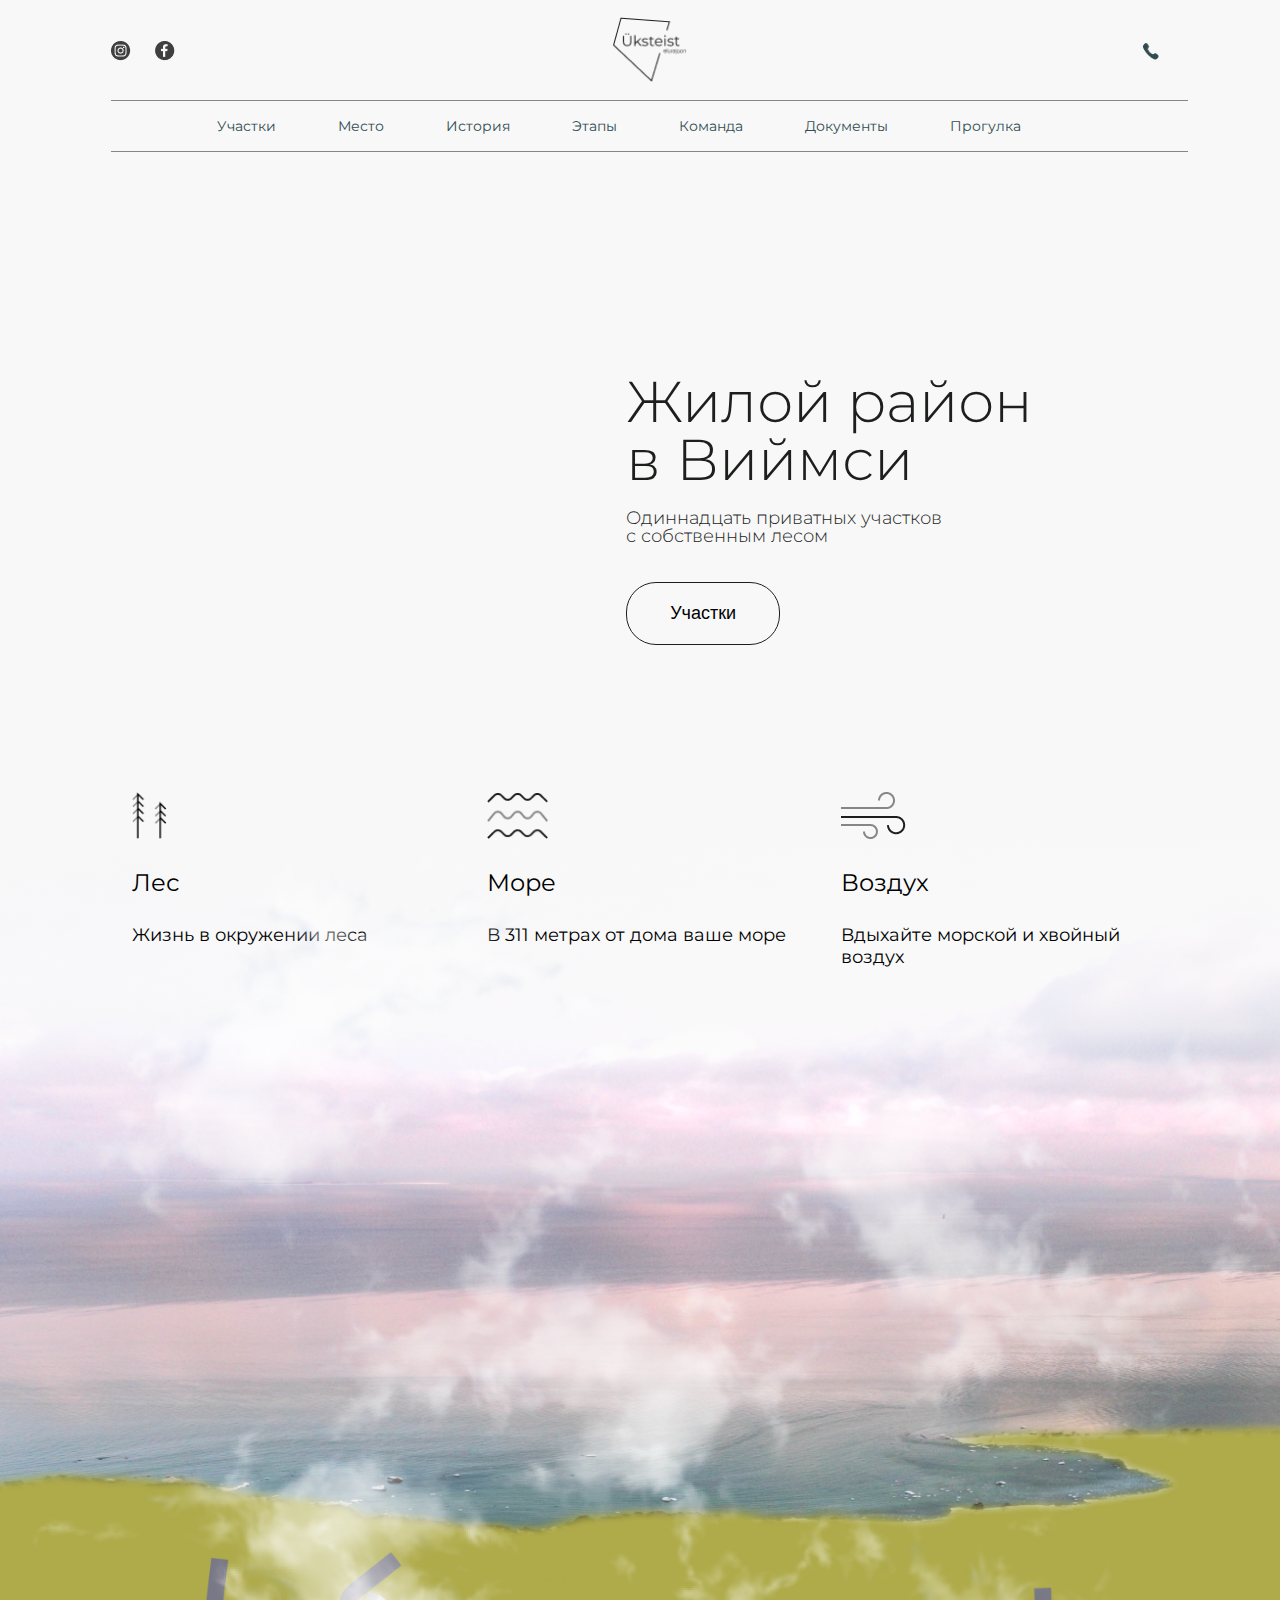
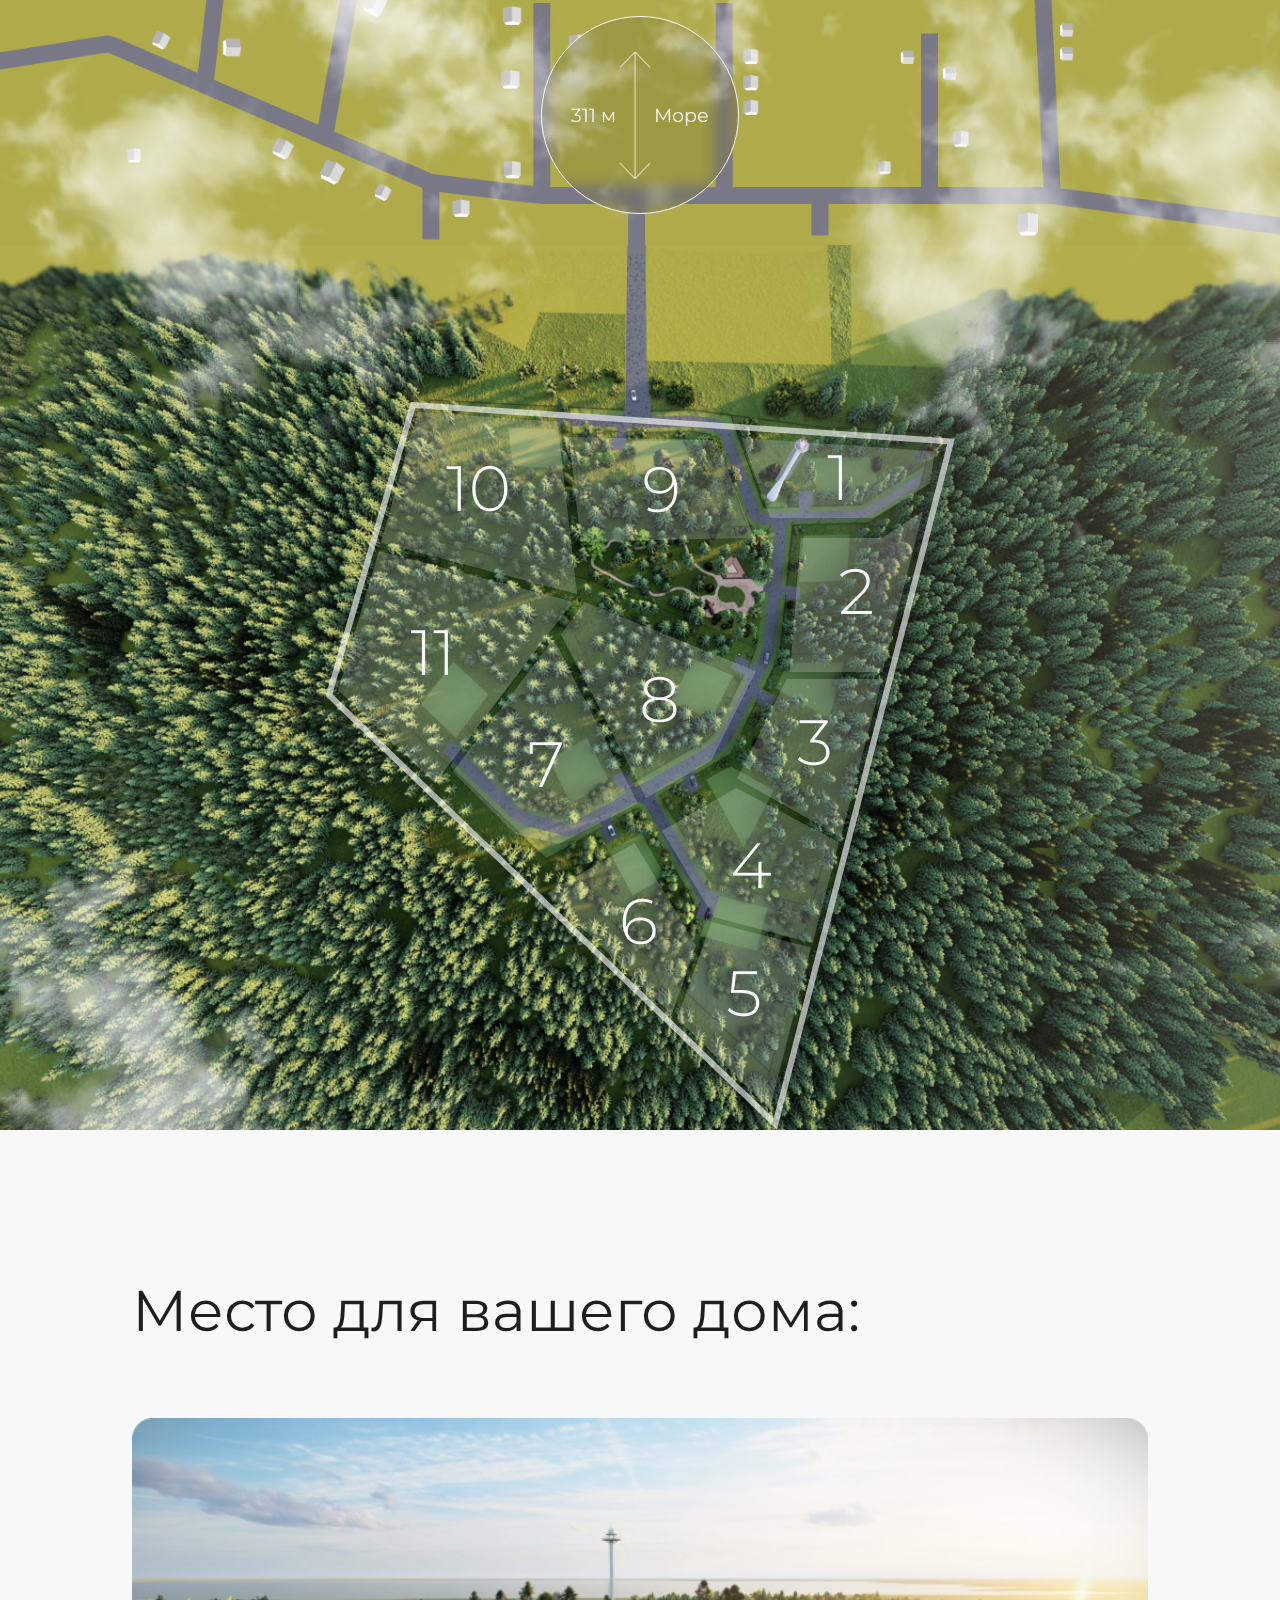
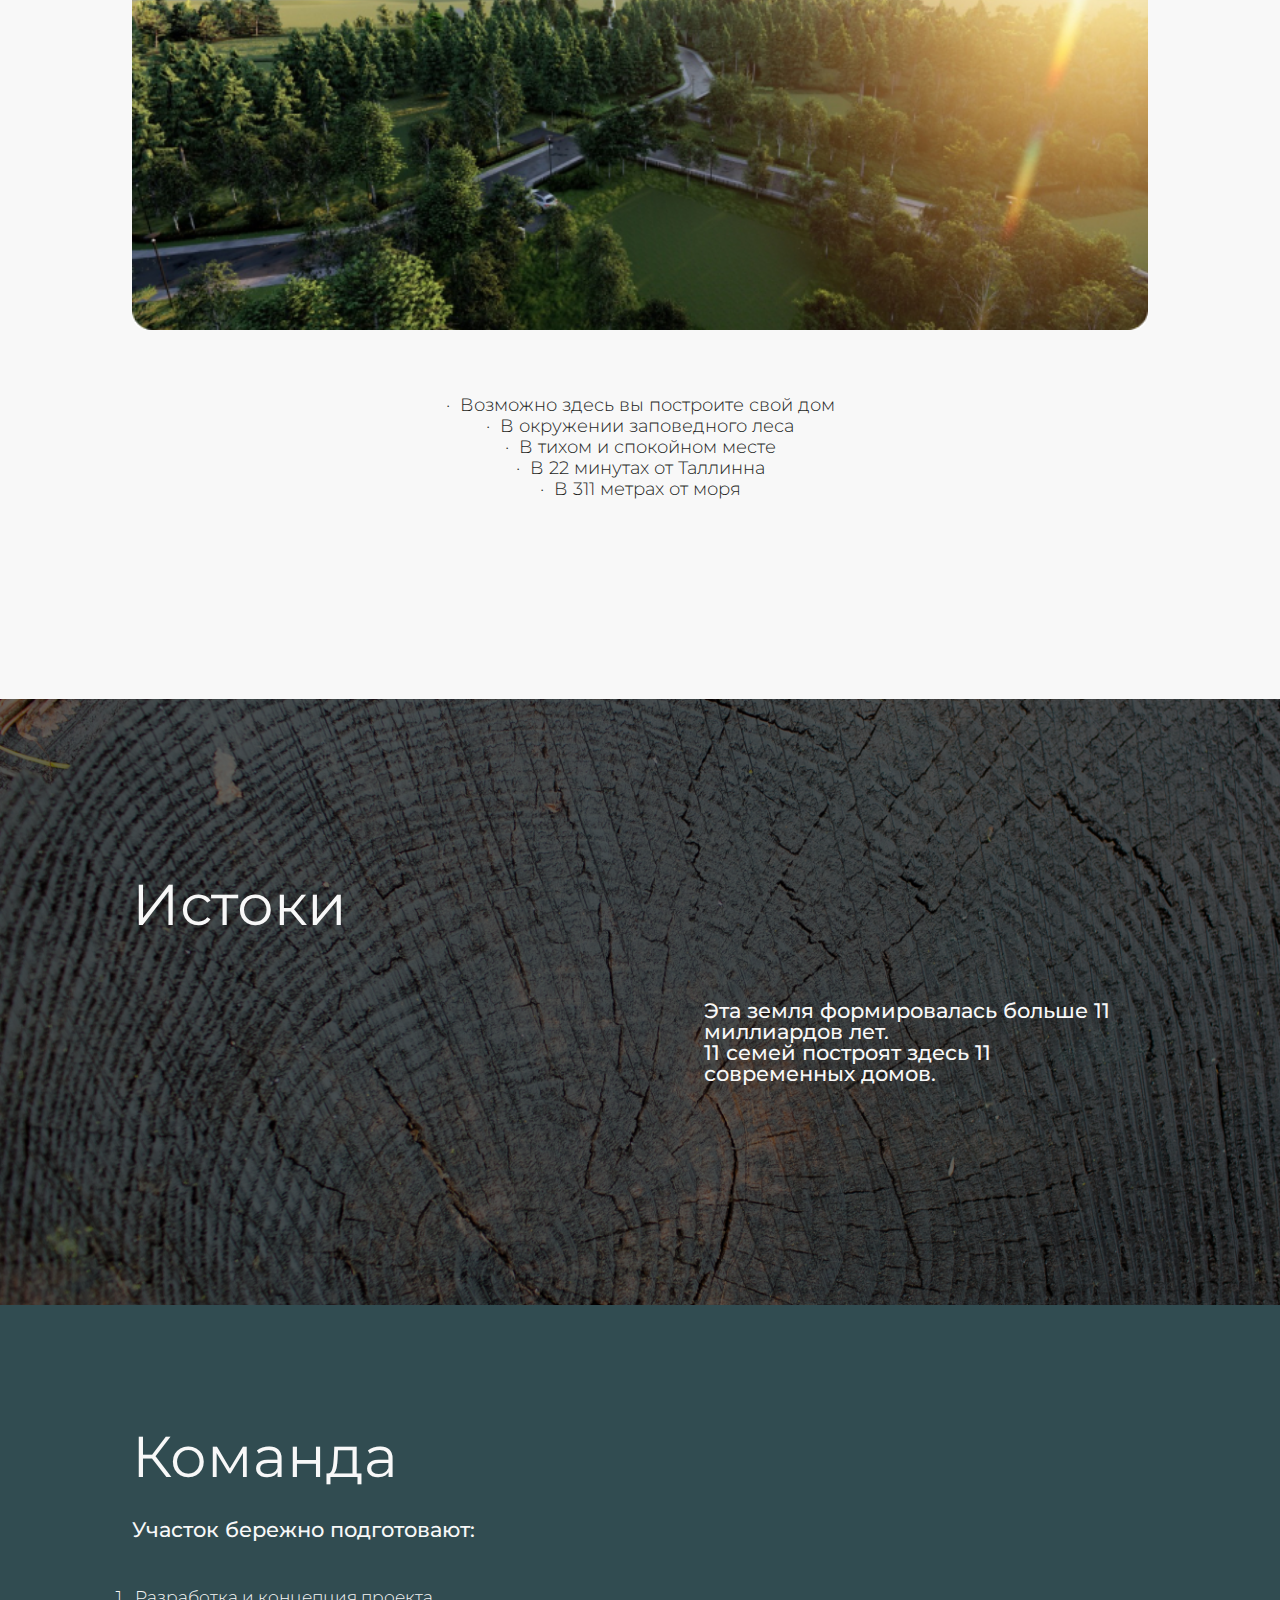
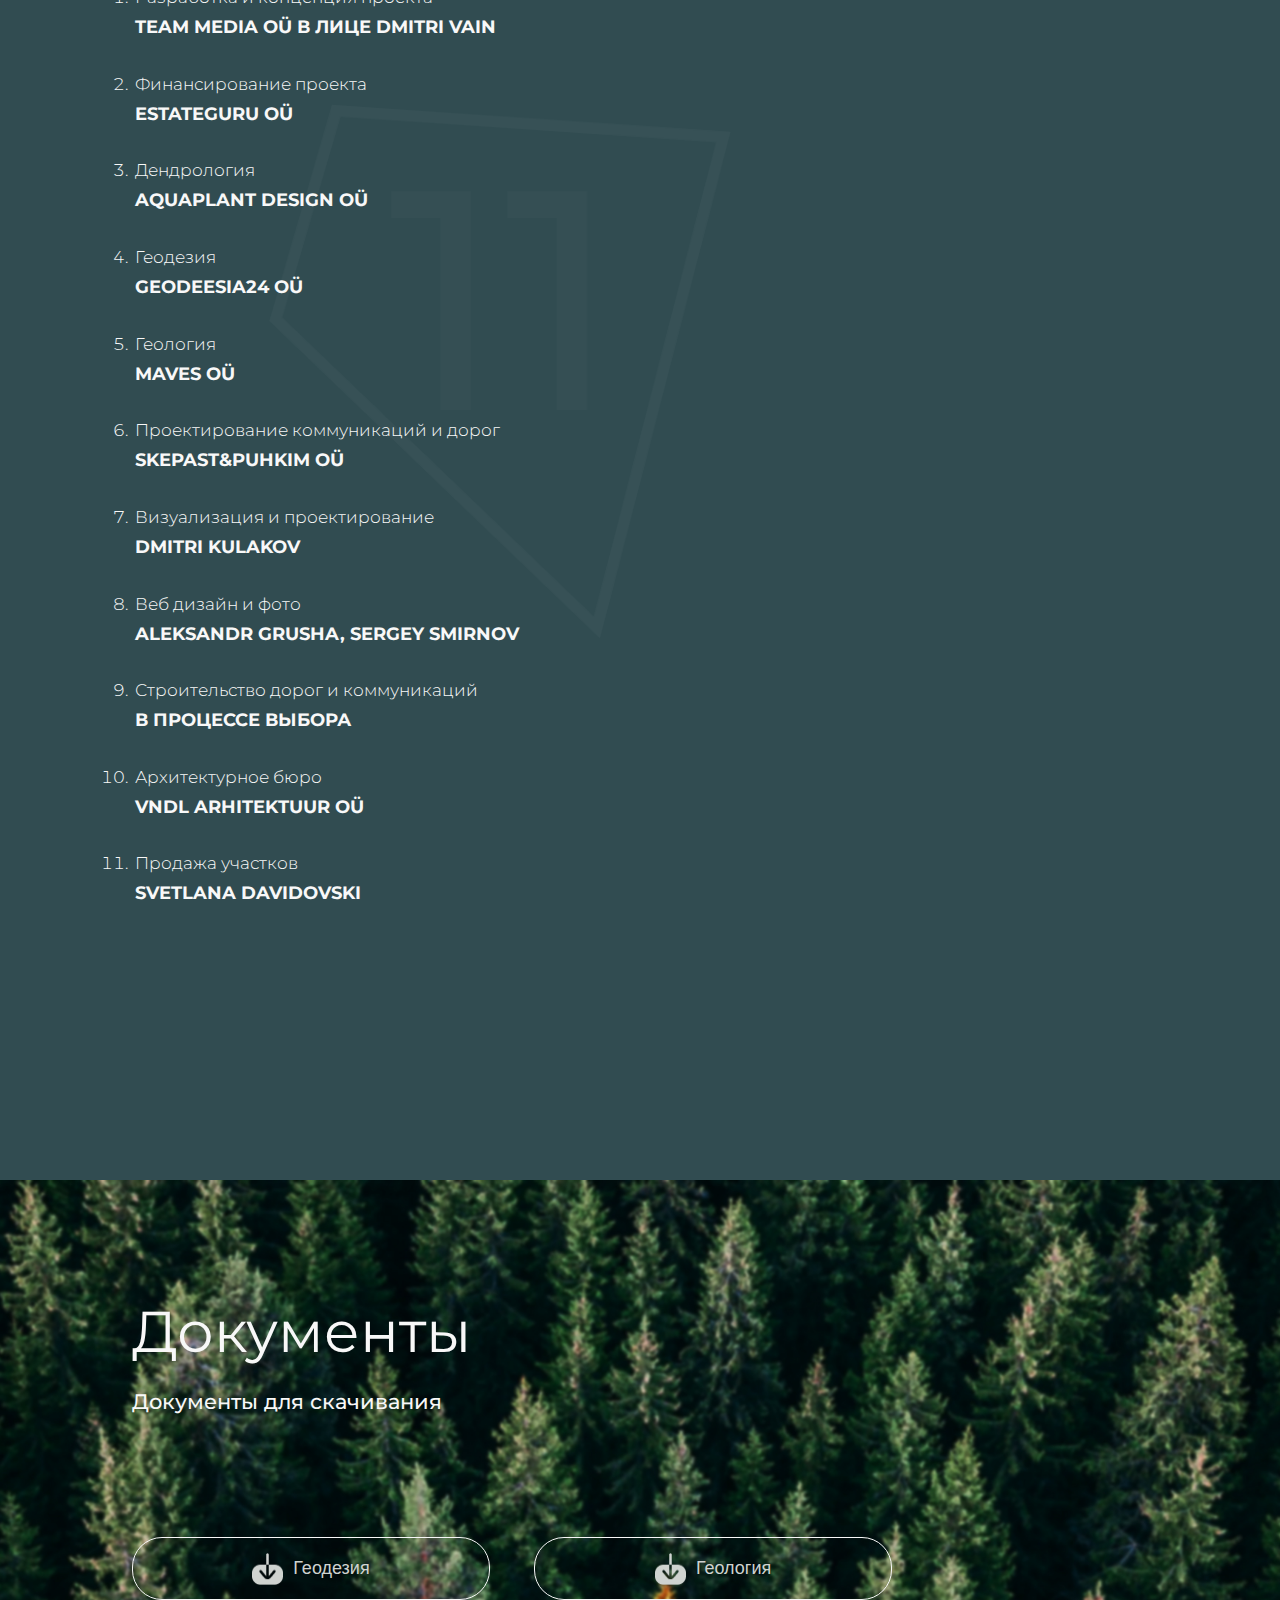
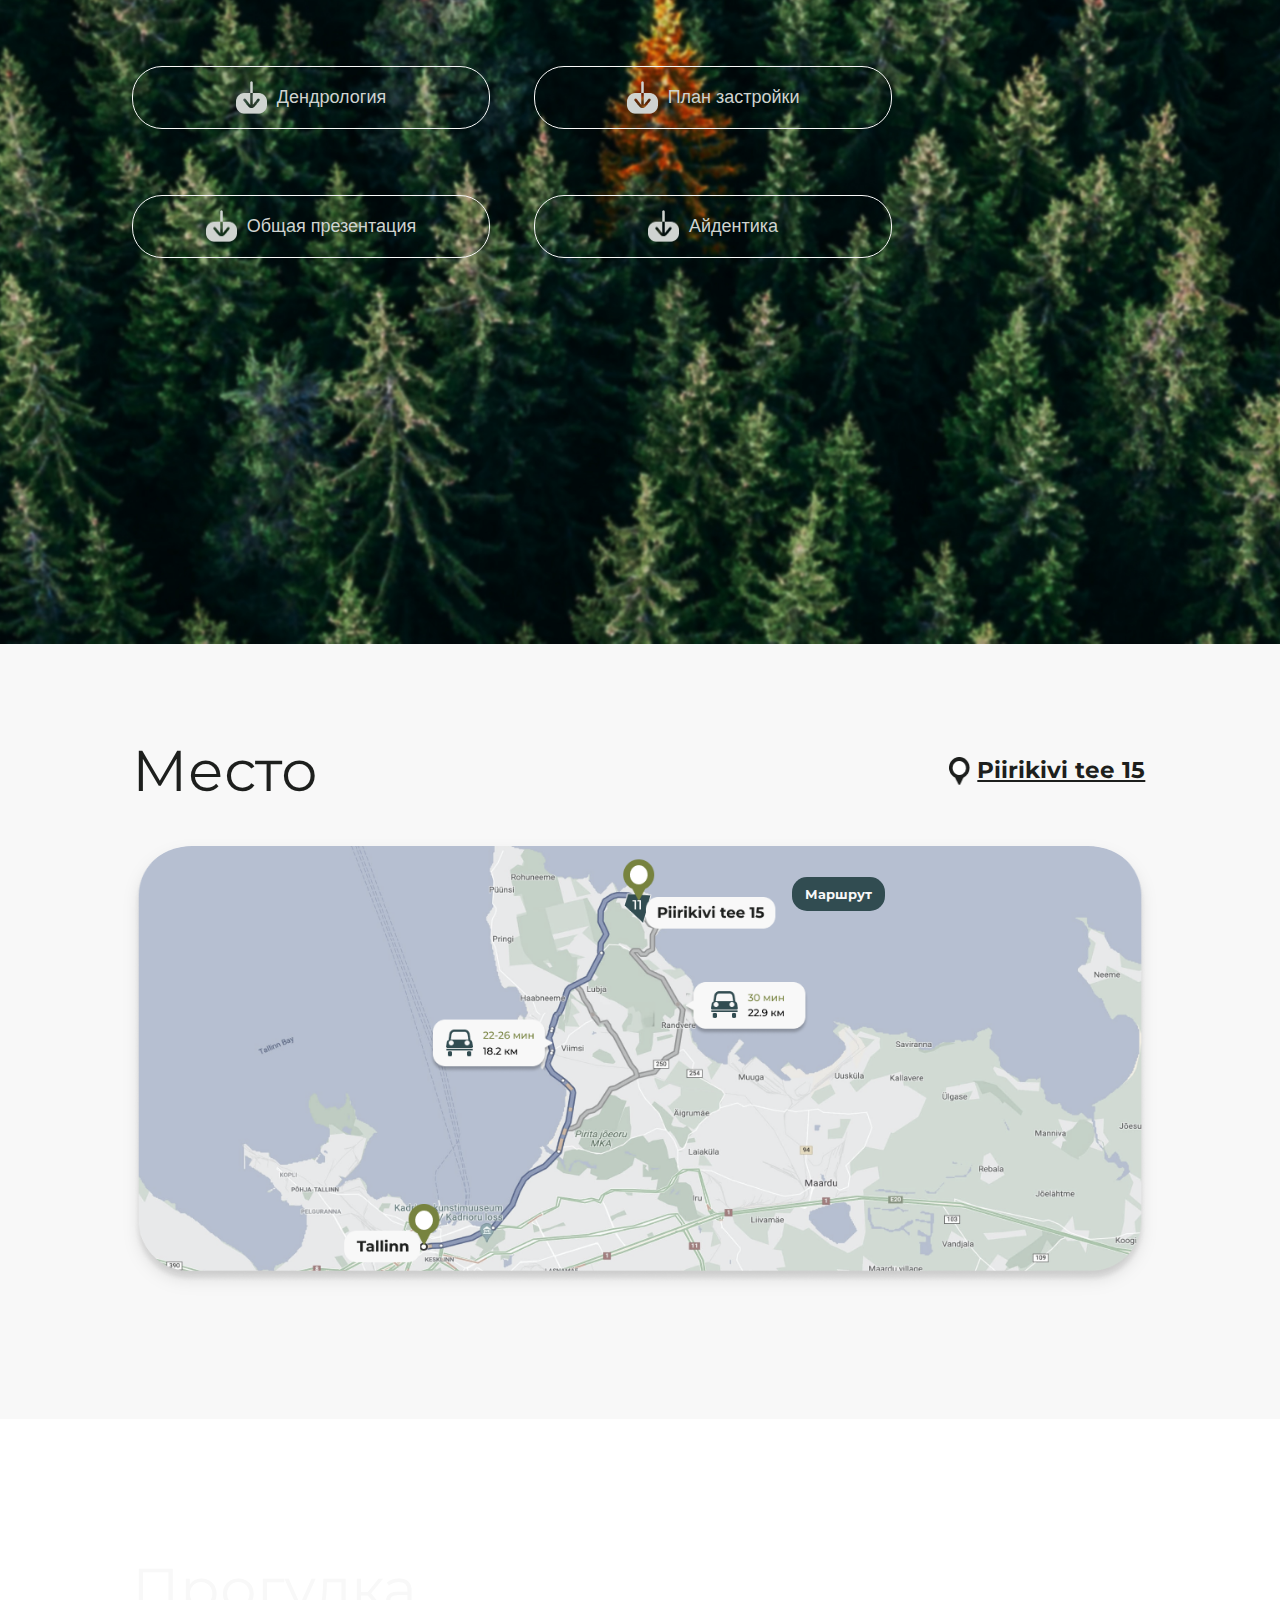
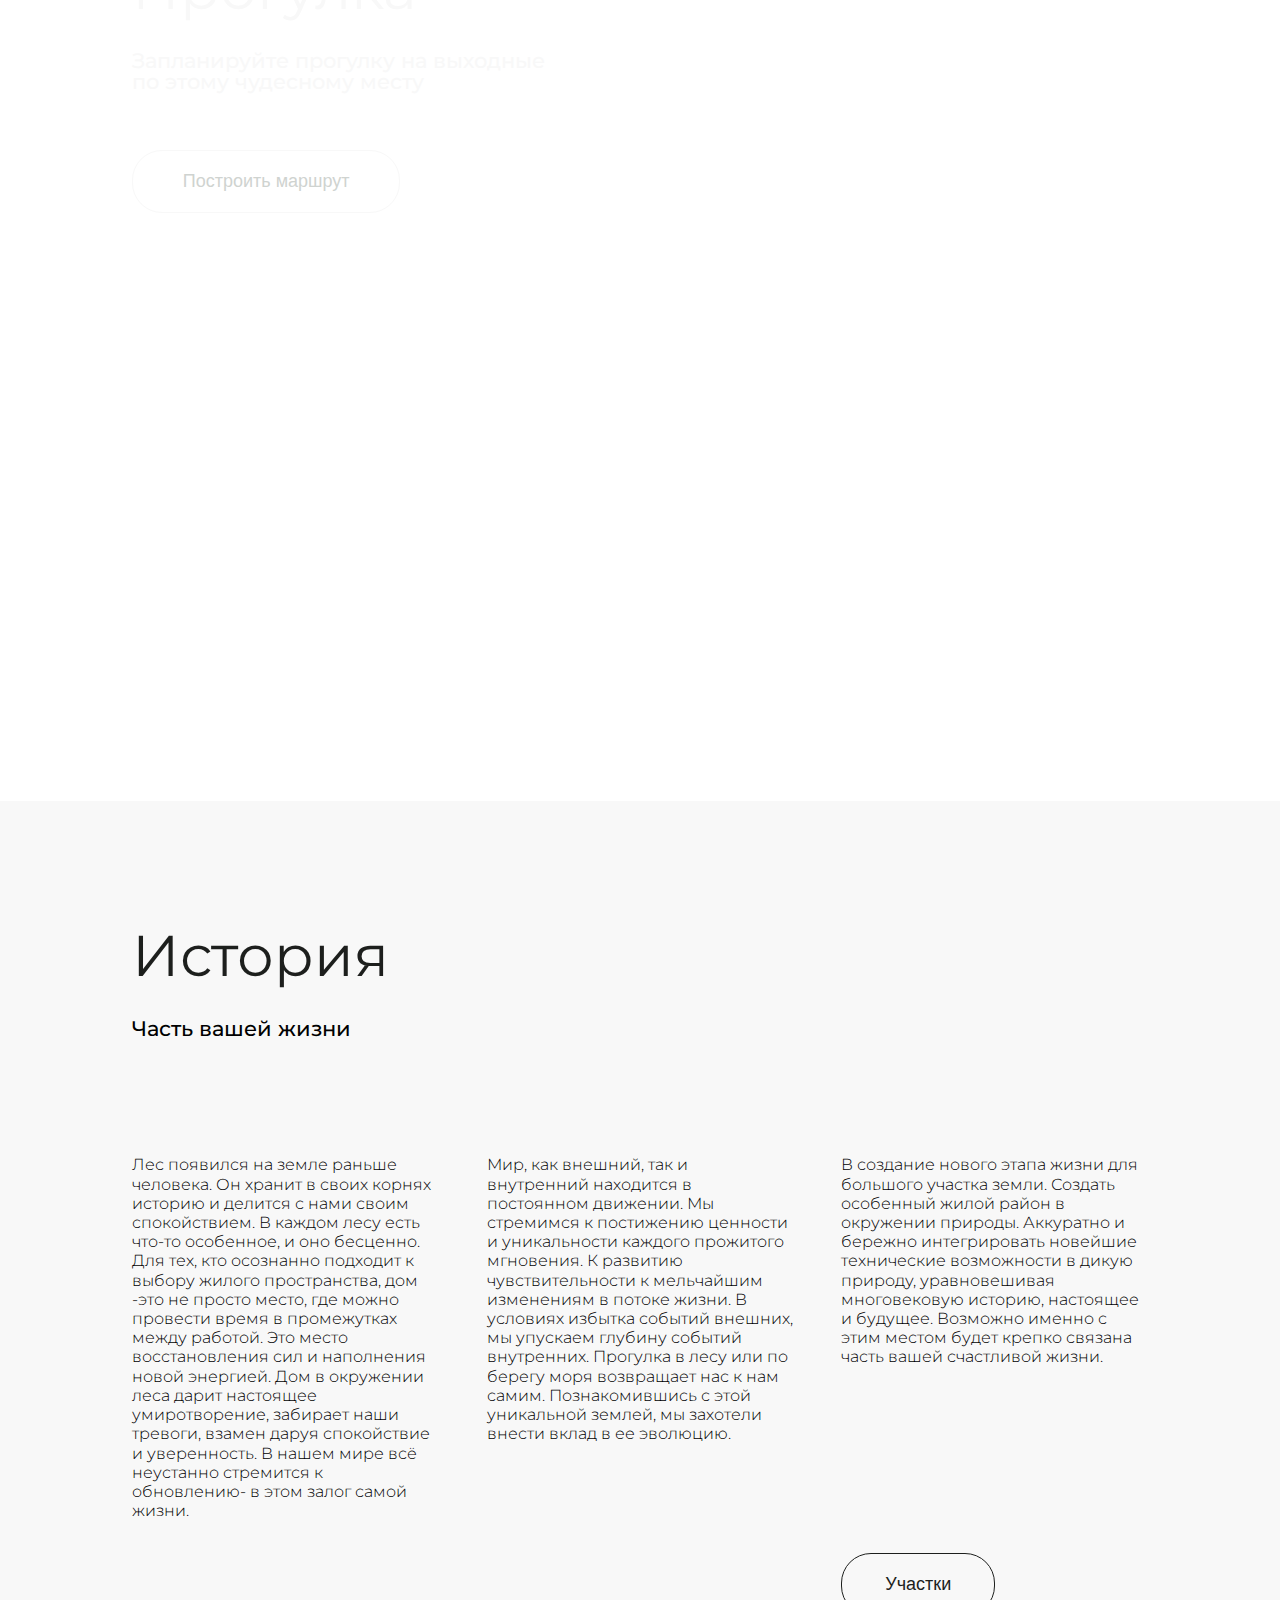
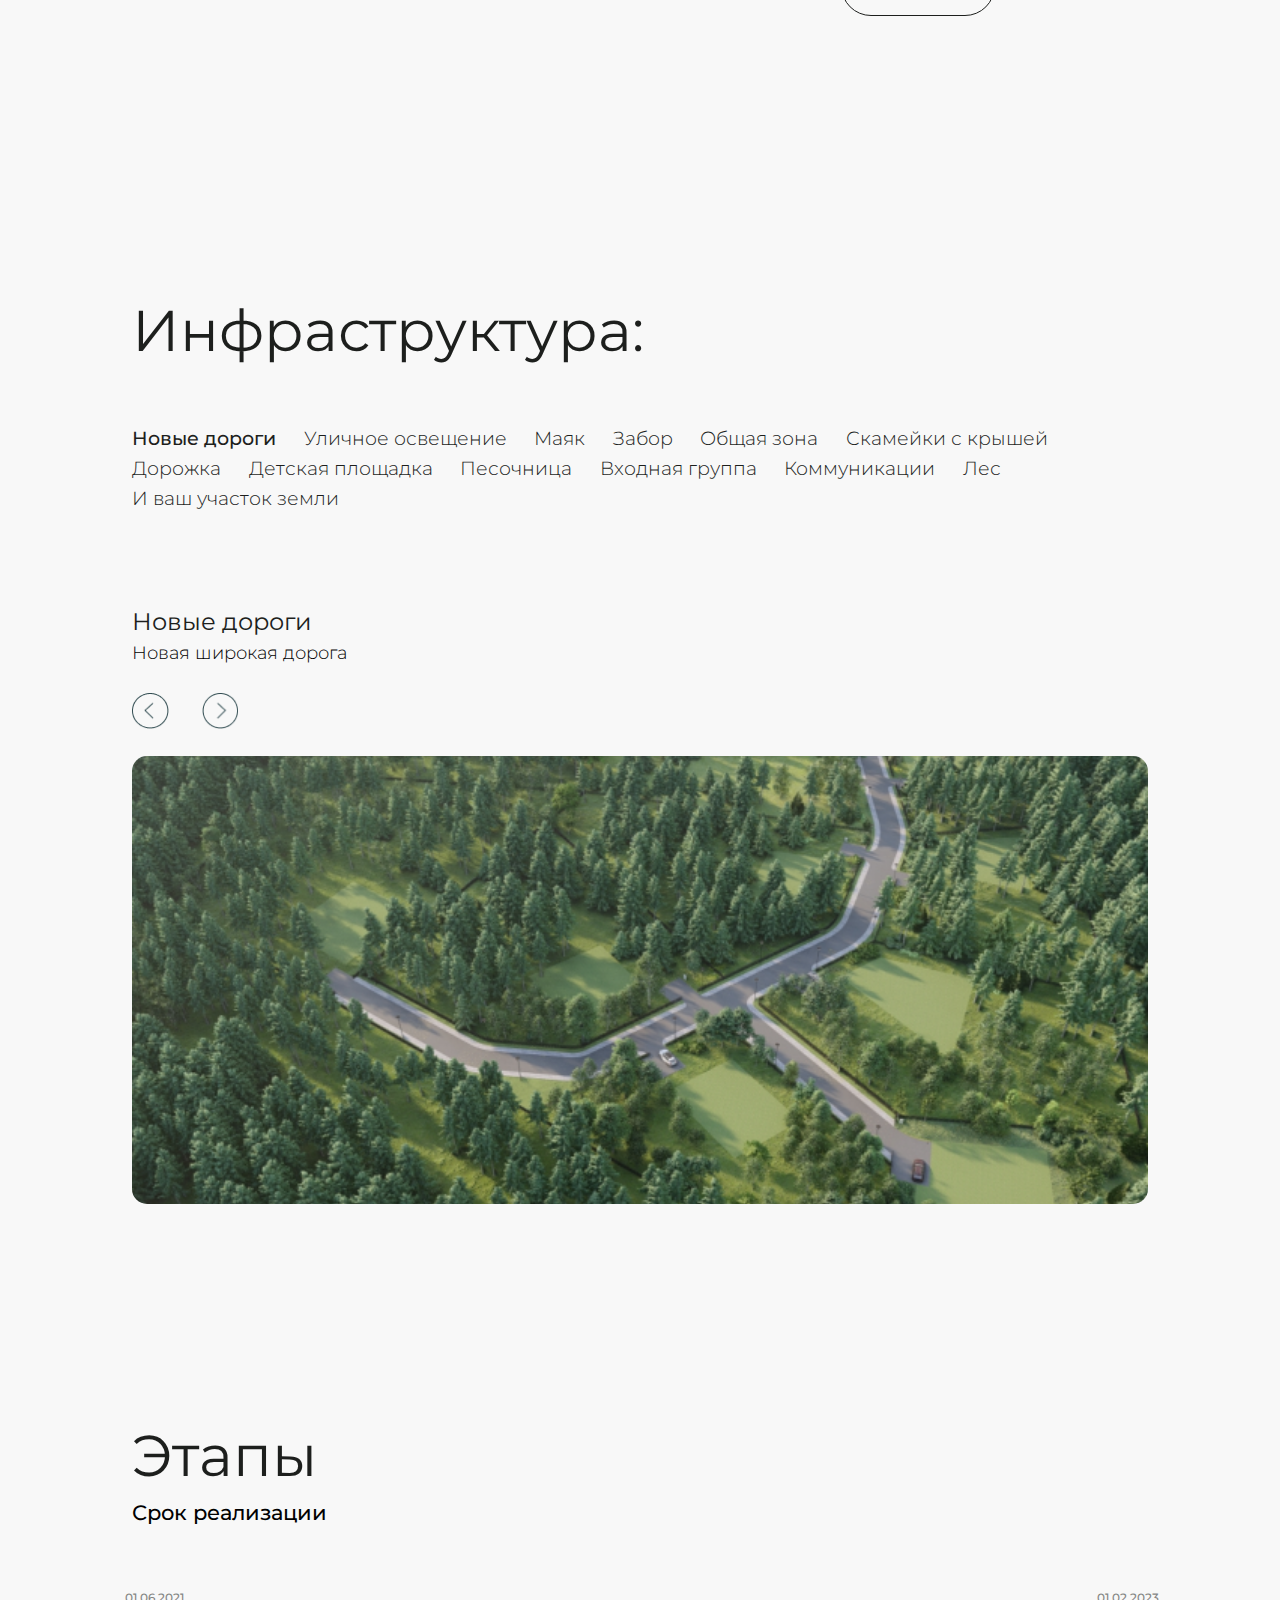
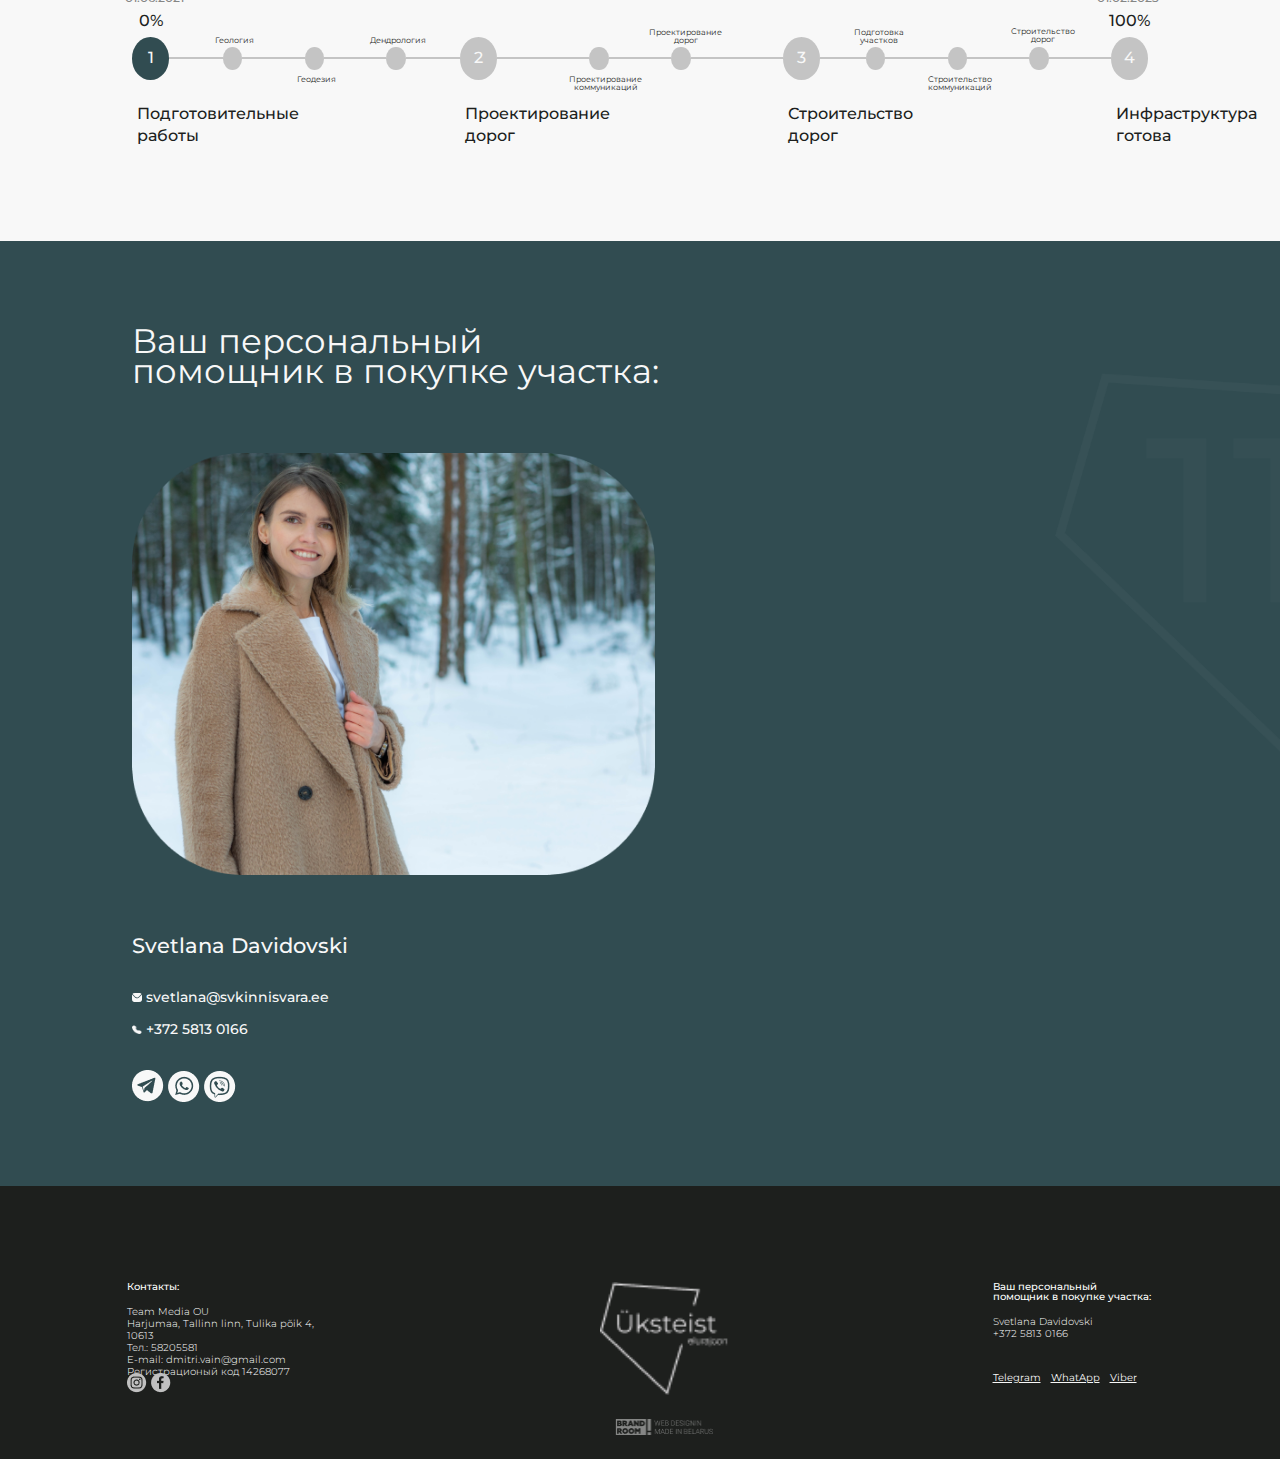
==== commit 6b071cb9: "index.html перемещен вне папки html" ====
--- a/index.html
+++ b/index.html
@@ -46,19 +46,19 @@
                 <div class="header__top">
                     <div class="social social--black header__social">
                         <a class="social__link" href="">
-                            <img class="social-link-img" src="social-link-img1.png" alt="">
+                            <img class="social-link-img" src="/images/social/social-link-img1.png" alt="">
                         </a>
                         <a class="social__link" href="">
-                            <img class="social-link-img" src="social-link-img2.png" alt="">
+                            <img class="social-link-img" src="/images/social/social-link-img2.png" alt="">
                         </a>
                     </div>
                     <div class="logo header__logo">
-                        <img class="logo__img header__logo-img" src="logo__img.png" alt="">
+                        <img class="logo__img header__logo-img" src="/images/logo/logo__img.png" alt="">
                     </div>
                     <div class="header__top-right">
                         <div class="header__phone">
                             <a class="header__phone-link" href="">
-                                <img class="header__phone-img" src="header__phone-img.png" alt="">
+                                <img class="header__phone-img" src="/images/header/header__phone-img.png" alt="">
                             </a>
                         </div>
                         <!-- <div class="menu-lang">
@@ -66,7 +66,7 @@
                             <img class="menu-lang-arrow" src="header__lang-arrow.png" alt="">
                         </div> -->
                         <div class="header__burger">
-                            <img class="header__burger-img" src="images/header/header__burger.png" alt="">
+                            <img class="header__burger-img" src="/images/header/header__burger.png" alt="">
                             
                         </div>
                         
@@ -75,68 +75,68 @@
             </div>
             <div class="menu-mob">
                 <div class="menu-mob__top">
-                    <img class="logo__img menu-mob__logo-img" src="logo__img.png" alt="">
-                    <img class="close menu-mob__close" src="images/popup/close.png" alt="">
+                    <img class="logo__img menu-mob__logo-img" src="/images/logo/logo__img.png" alt="">
+                    <img class="close menu-mob__close" src="/images/popup/close.png" alt="">
                 </div>
                 <nav class="menu-mob__content">
                     <ul class="menu-mob__list">
                         <ul class="menu-mob__list-item menu-mob__list-item-wide1">
                             <div class="menu__mob__list-item-wrapper">
                                 <p class="menu-mob__list-link menu-mob__list-area">Участки</p> 
-                                <img class="menu-mob__list-arrow" src="header__lang-arrow.png" alt="">
+                                <img class="menu-mob__list-arrow" src="/images/header/header__lang-arrow.png" alt="">
                             </div>
                             <li class="menu-mob__list-area-item none">
-                                <a class="menu-mob__list-area-link" href="html/index2.html">
+                                <a class="menu-mob__list-area-link" href="/html/index1.html">
                                     Участок №1
                                 </a>
                             </li>
                             <li class="menu-mob__list-area-item none">
-                                <a class="menu-mob__list-area-link" href="html/index3.html">
+                                <a class="menu-mob__list-area-link" href="/html/index2.html">
                                     Участок №2
                                 </a>
                             </li>
                             <li class="menu-mob__list-area-item none">
-                                <a class="menu-mob__list-area-link" href="html/index4.html">
+                                <a class="menu-mob__list-area-link" href="/html/index3.html">
                                     Участок №3
                                 </a>
                             </li>
                             <li class="menu-mob__list-area-item none">
-                                <a class="menu-mob__list-area-link" href="html/index5.html">
+                                <a class="menu-mob__list-area-link" href="/html/index4.html">
                                     Участок №4
                                 </a>
                             </li>
                             <li class="menu-mob__list-area-item none">
-                                <a class="menu-mob__list-area-link" href="html/index6.html">
+                                <a class="menu-mob__list-area-link" href="/html/index5.html">
                                     Участок №5
                                 </a>
                             </li>
                             <li class="menu-mob__list-area-item none">
-                                <a class="menu-mob__list-area-link" href="html/index7.html">
+                                <a class="menu-mob__list-area-link" href="/html/index6.html">
                                     Участок №6
                                 </a>
                             </li>
                             <li class="menu-mob__list-area-item none">
-                                <a class="menu-mob__list-area-link" href="html/index8.html">
+                                <a class="menu-mob__list-area-link" href="/html/index7.html">
                                     Участок №7
                                 </a>
                             </li>
                             <li class="menu-mob__list-area-item none">
-                                <a class="menu-mob__list-area-link" href="html/index9.html">
+                                <a class="menu-mob__list-area-link" href="/html/index8.html">
                                     Участок №8
                                 </a>
                             </li>
                             <li class="menu-mob__list-area-item none">
-                                <a class="menu-mob__list-area-link" href="html/index10.html">
+                                <a class="menu-mob__list-area-link" href="/html/index9.html">
                                     Участок №9
                                 </a>
                             </li>
                             <li class="menu-mob__list-area-item none">
-                                <a class="menu-mob__list-area-link" href="html/index11.html">
+                                <a class="menu-mob__list-area-link" href="/html/index10.html">
                                     Участок №10
                                 </a>
                             </li>
                             <li class="menu-mob__list-area-item none">
-                                <a class="menu-mob__list-area-link" href="html/index12.html">
+                                <a class="menu-mob__list-area-link" href="/html/index11.html">
                                     Участок №11
                                 </a>
                             </li>
@@ -164,10 +164,10 @@
                 </nav>
                 <div class="social social--black menu-mob__social">
                     <a class="social__link" href="">
-                        <img class="social-link-img" src="social-link-img1.png" alt="">
+                        <img class="social-link-img" src="/images/social/social-link-img1.png" alt="">
                     </a>
                     <a class="social__link" href="">
-                        <img class="social-link-img" src="social-link-img2.png" alt="">
+                        <img class="social-link-img" src="/images/social/social-link-img2.png" alt="">
                     </a>
                 </div>
                 <div class="menu-mob__helper">
@@ -209,7 +209,7 @@
             <div class="header__content">
                 <div class="header__num">
                     <video class="header__video" autoplay playsinline muted loop>
-                        <source src="header__video.mp4" />
+                        <source src="/images/header/header__video.mp4" />
                     </video>
                     <svg class="header__svg" height="100%" width="100%">
                         <defs>
@@ -225,13 +225,13 @@
                 <div class="header__content-info">
                     <h1 class="title header__title">Жилой район <br> в Виймси</h1>
                     <p class="subtitle header__subtitle">Одиннадцать приватных участков <br> с собственным лесом</p>
-                    <button class="button button--black header__button">Участки</button>
+                    <button class="button button--black header__button"><a href="#areas">Участки</a></button>
                 </div>
             </div>
         </div>
     </header>
     <main>
-        <section class="areas">
+        <section class="areas" >
             
                 
             <!-- блок areas большой, с несколькими фоновыми изображениями, пришлось разделить на части -->
@@ -245,17 +245,17 @@
                     <div class="container container--s">
                         <div class="areas__features">
                             <div class="areas__forest">
-                                <img class="areas__features-img" src="areas__features-img1.png" alt="">
+                                <img class="areas__features-img" src="/images/areas/areas__features-img1.png" alt="">
                                 <h4 class="subtitle subtitle--s areas__subtitle">Лес</h4>
                                 <p class="areas__features-text">Жизнь в окружении леса</p>
                             </div>
                             <div class="areas__sea">
-                                    <img class="areas__features-img" src="areas__features-img2.png" alt="">
+                                    <img class="areas__features-img" src="/images/areas/areas__features-img2.png" alt="">
                                 <h4 class="subtitle subtitle--s areas__subtitle">Море</h4>
                                 <p class="areas__features-text">В 311 метрах от дома ваше море</p>
                             </div>
                             <div class="areas__air">
-                                <img class="areas__features-img" src="areas__features-img3.png" alt="">
+                                <img class="areas__features-img" src="/images/areas/areas__features-img3.png" alt="">
                                 <h4 class="subtitle subtitle--s areas__subtitle">Воздух</h4>
                                 <p class="areas__features-text">Вдыхайте морской и хвойный воздух</p>
                             </div>
@@ -264,50 +264,51 @@
             </div>
             </div>
             <div class="areas__part2">
-                <img class="areas__part2-img1" src="areas__part2-img1.png" alt="">
+                <img class="areas__part2-img1" src="/images/areas/areas__part2-img1.png" alt="">
                 
                     <div class="areas__part2-circle">
                         <p class="areas__part2-circle-info">311 м</p>
-                        <img class="areas__part2-circle-arrow" src="areas__part2-circle-arrow.png" alt="">
+                        <img class="areas__part2-circle-arrow" src="/images/areas/areas__part2-circle-arrow.png" alt="">
                         <p class="areas__part2-circle-info">Море</p>
                     </div>
                 
             </div>
             
             <div class="areas__part3">
+                <a name="areas"></a>
                 <!-- <picture class="areas__map-img">
                     <source media="(max-width: 700px)" srcset="images/areas/areas__part3-img700px.png" usemap="#areas__plan2">
                     <source media="(min-width: 701px)" srcset="areas__part3-img.png" usemap="#areas__plan">
                     <img class="areas__part3-img" src="areas__part3-img.png" alt="" >
                 </picture> -->
-                <img class="areas__part3-img areas__plan2-img" src="images/areas/areas__part3-img700px.png" alt="" usemap="#areas__plan2">
-                <img class="areas__part3-img areas__plan-img" src="images/areas/areas__part3-img.png" alt="" usemap="#areas__plan">
+                <img class="areas__part3-img areas__plan2-img" src="/images/areas/areas__part3-img700px.png" alt="" usemap="#areas__plan2">
+                <img class="areas__part3-img areas__plan-img" src="/images/areas/areas__part3-img.png" alt="" usemap="#areas__plan">
                 
                 <map class="areas__plan2-map" name="areas__plan2">
-                    <area class="areas__plan-item areas__plan-1" shape="poly" coords="209,19,305,26,303,41,276,58,223,58" href="html/index2.html" alt="">
-                    <area class="areas__plan-item areas__plan-2" shape="poly" coords="238,69,279,69,299,55,280,135,233,135" href="html/index3.html" alt="">
-                    <area class="areas__plan-item areas__plan-3" shape="poly" coords="231,139,278,139,259,218,207,189" href="html/index4.html" alt="">
-                    <area class="areas__plan-item areas__plan-4" shape="poly" coords="206,194,257,221,244,271,195,258,169,216" href="html/index5.html" alt="">
-                    <area class="areas__plan-item areas__plan-5" shape="poly" coords="194,262,243,274,222,354,176,310" href="html/index6.html" alt="">
-                    <area class="areas__plan-item areas__plan-6" shape="poly" coords="155,222,185,272,173,307,112,246" href="html/index7.html" alt="">
-                    <area class="areas__plan-item areas__plan-7" shape="poly" coords="114,120,156,201,118,222,96,218,64,186" href="html/index8.html" alt="">
-                    <area class="areas__plan-item areas__plan-8" shape="poly" coords="130,101,215,135,193,181,168,117" href="html/index9.html" alt="">
-                    <area class="areas__plan-item areas__plan-9" shape="poly" coords="122,18,195,18,215,68,128,70" href="html/index10.html" alt="">
-                    <area class="areas__plan-item areas__plan-10" shape="poly" coords="46,6,116,11,125,95,28,70" href="html/index11.html" alt="">
-                    <area class="areas__plan-item areas__plan-11" shape="poly" coords="27,75,123,100,54,190,6,144" href="html/index12.html" alt="">
+                    <area class="areas__plan-item areas__plan-1" shape="poly" coords="209,19,305,26,303,41,276,58,223,58" href="/html/index1.html" alt="">
+                    <area class="areas__plan-item areas__plan-2" shape="poly" coords="238,69,279,69,299,55,280,135,233,135" href="/html/index2.html" alt="">
+                    <area class="areas__plan-item areas__plan-3" shape="poly" coords="231,139,278,139,259,218,207,189" href="/html/index3.html" alt="">
+                    <area class="areas__plan-item areas__plan-4" shape="poly" coords="206,194,257,221,244,271,195,258,169,216" href="/html/index4.html" alt="">
+                    <area class="areas__plan-item areas__plan-5" shape="poly" coords="194,262,243,274,222,354,176,310" href="/html/index5.html" alt="">
+                    <area class="areas__plan-item areas__plan-6" shape="poly" coords="155,222,185,272,173,307,112,246" href="/html/index6.html" alt="">
+                    <area class="areas__plan-item areas__plan-7" shape="poly" coords="114,120,156,201,118,222,96,218,64,186" href="/html/index7.html" alt="">
+                    <area class="areas__plan-item areas__plan-8" shape="poly" coords="130,101,215,135,193,181,168,117" href="/html/index8.html" alt="">
+                    <area class="areas__plan-item areas__plan-9" shape="poly" coords="122,18,195,18,215,68,128,70" href="/html/index9.html" alt="">
+                    <area class="areas__plan-item areas__plan-10" shape="poly" coords="46,6,116,11,125,95,28,70" href="/html/index10.html" alt="">
+                    <area class="areas__plan-item areas__plan-11" shape="poly" coords="27,75,123,100,54,190,6,144" href="/html/index11.html" alt="">
                 </map>
                 <map class="areas__plan-map" name="areas__plan">
-                    <area class="areas__plan-item areas__plan-1" shape="poly" coords="417,37,609,51,604,83,550,117,444,117" href="html/index2.html" alt="">
-                    <area class="areas__plan-item areas__plan-2" shape="poly" coords="476,135,557,137,596,11,557,271,464,271" href="html/index3.html" alt="">
-                    <area class="areas__plan-item areas__plan-3" shape="poly" coords="461,278,556,278,515,435,412,378" href="html/index4.html" alt="">
-                    <area class="areas__plan-item areas__plan-4" shape="poly" coords="411,387,513,442,487,541,390,516,338,431" href="html/index5.html" alt="">
-                    <area class="areas__plan-item areas__plan-5" shape="poly" coords="387,521,485,546,444,707,351,617" href="html/index6.html" alt="">
-                    <area class="areas__plan-item areas__plan-6" shape="poly" coords="309,442,370,545,346,613,222,492" href="html/index7.html" alt="">
-                    <area class="areas__plan-item areas__plan-7" shape="poly" coords="227,238,312,402,233,443,191,433,128,370" href="html/index8.html" alt="">
-                    <area class="areas__plan-item areas__plan-8" shape="poly" coords="259,201,430,270,385,360,321,397,236,223" href="html/index9.html" alt="">
-                    <area class="areas__plan-item areas__plan-9" shape="poly" coords="244,37,389,40,429,136,256,141" href="html/index10.html" alt="">
-                    <area class="areas__plan-item areas__plan-10" shape="poly" coords="93,11,232,22,252,192,56,142" href="html/index11.html" alt="">
-                    <area class="areas__plan-item areas__plan-11" shape="poly" coords="53,150,247,201,110,380,13,289" href="html/index12.html" alt="">
+                    <area class="areas__plan-item areas__plan-1" shape="poly" coords="417,37,609,51,604,83,550,117,444,117" href="/html/index1.html" alt="">
+                    <area class="areas__plan-item areas__plan-2" shape="poly" coords="476,135,557,137,596,11,557,271,464,271" href="/html/index2.html" alt="">
+                    <area class="areas__plan-item areas__plan-3" shape="poly" coords="461,278,556,278,515,435,412,378" href="/html/index3.html" alt="">
+                    <area class="areas__plan-item areas__plan-4" shape="poly" coords="411,387,513,442,487,541,390,516,338,431" href="/html/index4.html" alt="">
+                    <area class="areas__plan-item areas__plan-5" shape="poly" coords="387,521,485,546,444,707,351,617" href="/html/index5.html" alt="">
+                    <area class="areas__plan-item areas__plan-6" shape="poly" coords="309,442,370,545,346,613,222,492" href="/html/index6.html" alt="">
+                    <area class="areas__plan-item areas__plan-7" shape="poly" coords="227,238,312,402,233,443,191,433,128,370" href="/html/index7.html" alt="">
+                    <area class="areas__plan-item areas__plan-8" shape="poly" coords="259,201,430,270,385,360,321,397,236,223" href="/html/index8.html" alt="">
+                    <area class="areas__plan-item areas__plan-9" shape="poly" coords="244,37,389,40,429,136,256,141" href="/html/index9.html" alt="">
+                    <area class="areas__plan-item areas__plan-10" shape="poly" coords="93,11,232,22,252,192,56,142" href="/html/index10.html" alt="">
+                    <area class="areas__plan-item areas__plan-11" shape="poly" coords="53,150,247,201,110,380,13,289" href="/html/index11.html" alt="">
                 </map>
             </div>
             <!-- areas__clouds стоят в самом низу, потому что так отображаются верно - на весь блок areas, а не на часть него -->
@@ -317,7 +318,7 @@
             <div class="container container--s">
                 <h2 class="title place__title">Место для вашего дома:</h2>
                 <div class="place__content">
-                    <img class="place__img" src="place__img.jpg" alt="">
+                    <img class="place__img" src="/images/place/place__img.jpg" alt="">
                     <div class="place__info">
                         <ul class="place__info-list">
                             <li class="place__list-item">Возможно здесь вы построите свой дом</li>
@@ -339,7 +340,7 @@
         </section>
         <section class="team">
             <div class="container container--s">
-                <img class="img-out team__img-out" src="img-out.png" alt="">
+                <img class="img-out team__img-out" src="/images/imgOut/img-out.png" alt="">
                 <div class="team__content">
                     <div class="team__name">
                         <h2 class="title title--white team__title">Команда
@@ -382,7 +383,7 @@
             </div>
         </section>
         <section class="documents">
-            <img class="documents__bg" src="documents.jpg" alt="">
+            <img class="documents__bg" src="/images/documents/documents.jpg" alt="">
             <div class="container container--s">
                 <h2 class="title title--white documents__title">Документы
                     <a name="documents"></a>
@@ -390,27 +391,27 @@
                 <h3 class="subtitle subtitle--white documents__subtitle">Документы для скачивания</h3>
                 <div class="documents__content">
                     <button class="button button--white button--with-img documents__button" data-doc="1">
-                        <img class="button__img" src="button__img.png" alt="">
+                        <img class="button__img" src="/images/button/button__img.png" alt="">
                         Геодезия
                     </button>
-                    <button class="button button--white button--with-img documents__button" data-doc="1">
-                        <img class="button__img" src="button__img.png" alt="">
+                    <button class="button button--white button--with-img documents__button" data-doc="2">
+                        <img class="button__img" src="/images/button/button__img.png" alt="">
                         Геология
                     </button>
-                    <button class="button button--white button--with-img documents__button" data-doc="1">
-                        <img class="button__img" src="button__img.png" alt="">
+                    <button class="button button--white button--with-img documents__button" data-doc="3">
+                        <img class="button__img" src="/images/button/button__img.png" alt="">
                         Дендрология
                     </button>
-                    <button class="button button--white button--with-img documents__button" data-doc="1">
-                        <img class="button__img" src="button__img.png" alt="">
+                    <button class="button button--white button--with-img documents__button" data-doc="4">
+                        <img class="button__img" src="/images/button/button__img.png" alt="">
                         План застройки
                     </button>
-                    <button class="button button--white button--with-img documents__button" data-doc="1">
-                        <img class="button__img" src="button__img.png" alt="">
+                    <button class="button button--white button--with-img documents__button" data-doc="5">
+                        <img class="button__img" src="/images/button/button__img.png" alt="">
                         Общая презентация
                     </button>
-                    <button class="button button--white button--with-img documents__button" data-doc="1">
-                        <img class="button__img" src="button__img.png" alt="">
+                    <button class="button button--white button--with-img documents__button" data-doc="6">
+                        <img class="button__img" src="/images/button/button__img.png" alt="">
                         Айдентика
                     </button>
                 </div>
@@ -423,14 +424,14 @@
                         <a name="place"></a>
                     </h2>
                     <div class="map__link">
-                        <img class="map__link-img" src="map__link-img.png" alt="">
+                        <img class="map__link-img" src="/images/map/map__link-img.png" alt="">
                         <a class="map__link-ya" href="https://yandex.ru/maps/?pt=30.335429,59.944869&z=18&l=map">Piirikivi tee 15</a>
                     </div>
                 </div>
                 <div class="map__content">
                     <picture class="map__pic">
-                        <source class="map__img" srcset="images/map/map__img--s.png" media="(max-width: 460px)">
-                        <img class="map__img" src="map__img2.png" alt="">
+                        <source class="map__img" srcset="/images/map/map__img--s.png" media="(max-width: 460px)">
+                        <img class="map__img" src="/images/map/map__img2.png" alt="">
                     </picture>
                     
                         <!-- пока не знаю, как вставлять именно маршрут. поэтому вставляю ссылку на карту -->
@@ -440,7 +441,7 @@
         </section>
         <section class="walking">
             <video class="walking__video" autoplay playsinline muted loop>
-                <source src="walking__video.mp4" />
+                <source src="/images/walking/walking__video.mp4" />
             </video>
                 <div class="container container--s">
                     <div class="walking__content">
@@ -539,8 +540,8 @@
                         <p class="infrastructure__slider-text">Новая широкая дорога</p>
                         
                         <div class="infrastructure__buttons">
-                            <img class="infrastructure__button infrastructure__button-left infrastructure__button-left-roads" src="infrastructure__button--left.png" alt="">
-                            <img class="infrastructure__button infrastructure__button-right infrastructure__button-right-roads" src="infrastructure__button--right.png" alt="">
+                            <img class="infrastructure__button infrastructure__button-left infrastructure__button-left-roads" src="/images/infrastructure/infrastructure__button--left.png" alt="">
+                            <img class="infrastructure__button infrastructure__button-right infrastructure__button-right-roads" src="/images/infrastructure/infrastructure__button--right.png" alt="">
                         </div>
                     </div>
                 </div>
@@ -552,8 +553,8 @@
                         <p class="infrastructure__slider-text">Через каждые два метра новый источник освещения</p>
                         
                         <div class="infrastructure__buttons">
-                            <img class="infrastructure__button infrastructure__button-left infrastructure__button-left-light" src="infrastructure__button--left.png" alt="">
-                            <img class="infrastructure__button infrastructure__button-right infrastructure__button-right-light" src="infrastructure__button--right.png" alt="">
+                            <img class="infrastructure__button infrastructure__button-left infrastructure__button-left-light" src="/images/infrastructure/infrastructure__button--left.png" alt="">
+                            <img class="infrastructure__button infrastructure__button-right infrastructure__button-right-light" src="/images/infrastructure/infrastructure__button--right.png" alt="">
                         </div>
                     </div>
                 </div>
@@ -565,8 +566,8 @@
                         <p class="infrastructure__slider-text">Просто атмосферное место</p>
                         
                         <div class="infrastructure__buttons">
-                            <img class="infrastructure__button infrastructure__button-left infrastructure__button-left-lighthouse" src="infrastructure__button--left.png" alt="">
-                            <img class="infrastructure__button infrastructure__button-right infrastructure__button-right-lighthouse" src="infrastructure__button--right.png" alt="">
+                            <img class="infrastructure__button infrastructure__button-left infrastructure__button-left-lighthouse" src="/images/infrastructure/infrastructure__button--left.png" alt="">
+                            <img class="infrastructure__button infrastructure__button-right infrastructure__button-right-lighthouse" src="/images/infrastructure/infrastructure__button--right.png" alt="">
                         </div>
                     </div>
                 </div>
@@ -578,8 +579,8 @@
                         <p class="infrastructure__slider-text">Ваша территория четко разграничена</p>
                         
                         <div class="infrastructure__buttons">
-                            <img class="infrastructure__button infrastructure__button-left infrastructure__button-left-fence" src="infrastructure__button--left.png" alt="">
-                            <img class="infrastructure__button infrastructure__button-right infrastructure__button-right-fence" src="infrastructure__button--right.png" alt="">
+                            <img class="infrastructure__button infrastructure__button-left infrastructure__button-left-fence" src="/images/infrastructure/infrastructure__button--left.png" alt="">
+                            <img class="infrastructure__button infrastructure__button-right infrastructure__button-right-fence" src="/images/infrastructure/infrastructure__button--right.png" alt="">
                         </div>
                     </div>
                 </div>
@@ -591,8 +592,8 @@
                         <p class="infrastructure__slider-text">Здесь можно провести время с соседями</p>
                         
                         <div class="infrastructure__buttons">
-                            <img class="infrastructure__button infrastructure__button-left infrastructure__button-left-area" src="infrastructure__button--left.png" alt="">
-                            <img class="infrastructure__button infrastructure__button-right infrastructure__button-right-area" src="infrastructure__button--right.png" alt="">
+                            <img class="infrastructure__button infrastructure__button-left infrastructure__button-left-area" src="/images/infrastructure/infrastructure__button--left.png" alt="">
+                            <img class="infrastructure__button infrastructure__button-right infrastructure__button-right-area" src="/images/infrastructure/infrastructure__button--right.png" alt="">
                         </div>
                     </div>
                 </div>
@@ -604,8 +605,8 @@
                         <p class="infrastructure__slider-text">Не промокнете под дождем</p>
                         
                         <div class="infrastructure__buttons">
-                            <img class="infrastructure__button infrastructure__button-left infrastructure__button-left-bench" src="infrastructure__button--left.png" alt="">
-                            <img class="infrastructure__button infrastructure__button-right infrastructure__button-right-bench" src="infrastructure__button--right.png" alt="">
+                            <img class="infrastructure__button infrastructure__button-left infrastructure__button-left-bench" src="/images/infrastructure/infrastructure__button--left.png" alt="">
+                            <img class="infrastructure__button infrastructure__button-right infrastructure__button-right-bench" src="/images/infrastructure/infrastructure__button--right.png" alt="">
                         </div>
                     </div>
                 </div>
@@ -617,8 +618,8 @@
                         <p class="infrastructure__slider-text">Позволит ориентироваться в лесу</p>
                         
                         <div class="infrastructure__buttons">
-                            <img class="infrastructure__button infrastructure__button-left infrastructure__button-left-track" src="infrastructure__button--left.png" alt="">
-                            <img class="infrastructure__button infrastructure__button-right infrastructure__button-right-track" src="infrastructure__button--right.png" alt="">
+                            <img class="infrastructure__button infrastructure__button-left infrastructure__button-left-track" src="/images/infrastructure/infrastructure__button--left.png" alt="">
+                            <img class="infrastructure__button infrastructure__button-right infrastructure__button-right-track" src="/images/infrastructure/infrastructure__button--right.png" alt="">
                         </div>
                     </div>
                 </div>
@@ -630,8 +631,8 @@
                         <p class="infrastructure__slider-text">Здесь вы можете играть со своими детьми</p>
                         
                         <div class="infrastructure__buttons">
-                            <img class="infrastructure__button infrastructure__button-left infrastructure__button-left-playground" src="infrastructure__button--left.png" alt="">
-                            <img class="infrastructure__button infrastructure__button-right infrastructure__button-right-playground" src="infrastructure__button--right.png" alt="">
+                            <img class="infrastructure__button infrastructure__button-left infrastructure__button-left-playground" src="/images/infrastructure/infrastructure__button--left.png" alt="">
+                            <img class="infrastructure__button infrastructure__button-right infrastructure__button-right-playground" src="/images/infrastructure/infrastructure__button--right.png" alt="">
                         </div>
                     </div>
                 </div>
@@ -643,8 +644,8 @@
                         <p class="infrastructure__slider-text">Песок мелкий, по всем нормам</p>
                         
                         <div class="infrastructure__buttons">
-                            <img class="infrastructure__button infrastructure__button-left infrastructure__button-left-sandbox" src="infrastructure__button--left.png" alt="">
-                            <img class="infrastructure__button infrastructure__button-right infrastructure__button-right-sandbox" src="infrastructure__button--right.png" alt="">
+                            <img class="infrastructure__button infrastructure__button-left infrastructure__button-left-sandbox" src="/images/infrastructure/infrastructure__button--left.png" alt="">
+                            <img class="infrastructure__button infrastructure__button-right infrastructure__button-right-sandbox" src="/images/infrastructure/infrastructure__button--right.png" alt="">
                         </div>
                     </div>
                 </div>
@@ -656,8 +657,8 @@
                         <p class="infrastructure__slider-text">Еще бы знать, что это</p>
                         
                         <div class="infrastructure__buttons">
-                            <img class="infrastructure__button infrastructure__button-left infrastructure__button-left-group" src="infrastructure__button--left.png" alt="">
-                            <img class="infrastructure__button infrastructure__button-right infrastructure__button-right-group" src="infrastructure__button--right.png" alt="">
+                            <img class="infrastructure__button infrastructure__button-left infrastructure__button-left-group" src="/images/infrastructure/infrastructure__button--left.png" alt="">
+                            <img class="infrastructure__button infrastructure__button-right infrastructure__button-right-group" src="/images/infrastructure/infrastructure__button--right.png" alt="">
                         </div>
                     </div>
                 </div>
@@ -669,8 +670,8 @@
                         <p class="infrastructure__slider-text">Связь здесь хорошая, Интернет быстрый</p>
                         
                         <div class="infrastructure__buttons">
-                            <img class="infrastructure__button infrastructure__button-left infrastructure__button-left-communication" src="infrastructure__button--left.png" alt="">
-                            <img class="infrastructure__button infrastructure__button-right infrastructure__button-right-communication" src="infrastructure__button--right.png" alt="">
+                            <img class="infrastructure__button infrastructure__button-left infrastructure__button-left-communication" src="/images/infrastructure/infrastructure__button--left.png" alt="">
+                            <img class="infrastructure__button infrastructure__button-right infrastructure__button-right-communication" src="/images/infrastructure/infrastructure__button--right.png" alt="">
                         </div>
                     </div>
                 </div>
@@ -682,8 +683,8 @@
                         <p class="infrastructure__slider-text">В нем можно спрятаться от суеты</p>
                         
                         <div class="infrastructure__buttons">
-                            <img class="infrastructure__button infrastructure__button-left infrastructure__button-left-forest" src="infrastructure__button--left.png" alt="">
-                            <img class="infrastructure__button infrastructure__button-right infrastructure__button-right-forest" src="infrastructure__button--right.png" alt="">
+                            <img class="infrastructure__button infrastructure__button-left infrastructure__button-left-forest" src="/images/infrastructure/infrastructure__button--left.png" alt="">
+                            <img class="infrastructure__button infrastructure__button-right infrastructure__button-right-forest" src="/images/infrastructure/infrastructure__button--right.png" alt="">
                         </div>
                     </div>
                 </div>
@@ -695,8 +696,8 @@
                         <p class="infrastructure__slider-text">Личный уголок покоя</p>
                         
                         <div class="infrastructure__buttons">
-                            <img class="infrastructure__button infrastructure__button-left infrastructure__button-left-land" src="infrastructure__button--left.png" alt="">
-                            <img class="infrastructure__button infrastructure__button-right infrastructure__button-right-land" src="infrastructure__button--right.png" alt="">
+                            <img class="infrastructure__button infrastructure__button-left infrastructure__button-left-land" src="/images/infrastructure/infrastructure__button--left.png" alt="">
+                            <img class="infrastructure__button infrastructure__button-right infrastructure__button-right-land" src="/images/infrastructure/infrastructure__button--right.png" alt="">
                         </div>
                     </div>
                 </div>
@@ -752,30 +753,30 @@
         </section>
         <section class="helper">
             <div class="container container--s">
-                <img class="img-out helper__img-out" src="img-out.png" alt="">
+                <img class="img-out helper__img-out" src="/images/imgOut/img-out.png" alt="">
                 <div class="helper__content">
-                   <img class="helper__img" src="helper__img.png" alt="">
+                   <img class="helper__img" src="/images/helper/helper__img.png" alt="">
                    <h2 class="title title--white title--xs helper__title ">Ваш персональный <br> помощник в покупке участка:</h2>
                     <div class="helper__info">
                         <h3 class="subtitle subtitle--white helper__subtitle">Svetlana Davidovski </h3>
                         <div class="helper__contact">
                             <div class="helper__mail">
-                                <img class="helper__contact-img" src="helper__contact-img1--wh.png" alt="">
+                                <img class="helper__contact-img" src="/images/helper/helper__contact-img1--wh.png" alt="">
                                 <a class="helper__link" href="mailto:svetlana@svkinnisvara.ee">svetlana@svkinnisvara.ee</a>
                             </div>
                             <div class="helper__tel">
-                                <img class="helper__contact-img" src="helper__contact-img2--wh.png" alt="">
+                                <img class="helper__contact-img" src="/images/helper/helper__contact-img2--wh.png" alt="">
                                 <a class="helper__link" href="tel:+37258130166">+372 5813 0166</a>
                             </div>
                             <div class="social social--white helper__social">
                                 <a class="social__link" href="">
-                                    <img class="social-link-img social-link-img--m" src="social-link-img3--wh.png" alt="">
+                                    <img class="social-link-img social-link-img--m" src="/images/social/social-link-img3--wh.png" alt="">
                                 </a>
                                 <a class="social__link" href="">
-                                    <img class="social-link-img social-link-img--m" src="social-link-img4--wh.png" alt="">
+                                    <img class="social-link-img social-link-img--m" src="/images/social/social-link-img4--wh.png" alt="">
                                 </a>
                                 <a class="social__link" href="">
-                                    <img class="social-link-img social-link-img--m" src="social-link-img5--wh.png" alt="">
+                                    <img class="social-link-img social-link-img--m" src="/images/social/social-link-img5--wh.png" alt="">
                                 </a>
                             </div>
                         </div>
@@ -800,14 +801,14 @@
                 </div>
                 <div class="social social--white footer__social">
                     <a class="social__link" href="">
-                        <img class="social-link-img" src="social-link-img1--wh.png" alt="">
+                        <img class="social-link-img" src="/images/social/social-link-img1--wh.png" alt="">
                     </a>
                     <a class="social__link" href="">
-                        <img class="social-link-img" src="social-link-img2--wh.png" alt="">
+                        <img class="social-link-img" src="/images/social/social-link-img2--wh.png" alt="">
                      </a>
                 </div>
                 <div class="logo footer__logo">
-                    <img class="logo__img footer__logo-img" src="logo__img-wh.png" alt="">
+                    <img class="logo__img footer__logo-img" src="/images/logo/logo__img-wh.png" alt="">
                 </div>
                 <div class="footer__contact-2">
                     <h6 class="footer__contact-title">Ваш персональный <br> помощник в покупке участка: </h6>
@@ -823,7 +824,7 @@
                     <a class="footer__social-link" href="">Viber</a>
                 </div>
                 <div class="logo-author footer__logo-author">
-                    <img class="logo-author__img" src="logo-author.png" alt="">
+                    <img class="logo-author__img" src="/images/logo/logo-author.png" alt="">
                     
                 </div>
             </div>
@@ -832,16 +833,16 @@
     <div class="popup__wrapper popup__wrapper-arch">
         <div class="popup__body">
             <div class="popup arch-popup steps__popup">
-                <img class="arch-popup__close close" src="images/popup/close.png" alt="">
-                <img class="arch-popup__decor" src="images/popup/arch-popup__decor.png" alt="">
+                <img class="arch-popup__close close" src="/images/popup/close.png" alt="">
+                <img class="arch-popup__decor" src="/images/popup/arch-popup__decor.png" alt="">
                 <h4 class="title-mini-block arch-popup__title title-mini-block--black">Запросите более детальную <br> информацию у наших партнеров:</h4>
                 <div class="arch-popup__contact">
                     <div class="arch-popup__mail">
-                        <img class="arch-popup__contact-img" src="images/popup/arch-popup__mail.png" alt="">
+                        <img class="arch-popup__contact-img" src="/images/popup/arch-popup__mail.png" alt="">
                         <a class="title-mini-block title-mini-block--black" href="mailto:timo@vndl.ee">timo@vndl.ee</a>
                     </div>
                     <div class="arch-popup__tel">
-                        <img class="arch-popup__contact-img" src="images/popup/arch-popup__tel.png" alt="">
+                        <img class="arch-popup__contact-img" src="/images/popup/arch-popup__tel.png" alt="">
                         <a class="title-mini-block title-mini-block--black" href="tel:+37253325060">+372 53 325060</a>
                     </div>
                 </div>
@@ -851,7 +852,7 @@
     <div class="popup__wrapper popup__wrapper-easter">
         <div class="popup__body">
             <div class="popup easter-popup beginning__popup">
-                <img class="easter-popup__close close" src="images/popup/close.png" alt="">
+                <img class="easter-popup__close close" src="/images/popup/close.png" alt="">
                 <p class="easter-popup__text easter-popup__poem">
                     В бескрайних просторах Вселенских полей<br>
                     Энергией света клубится,<br>
@@ -885,7 +886,7 @@
                     Что открыл он на днях,<br>
                     Дорогу к нему охраняет маяк. <br>
                 </p>
-                <img class="easter-popup-img" src="images/popup/easter-popup-img.png" alt="">
+                <img class="easter-popup-img" src="/images/popup/easter-popup-img.png" alt="">
                 <p class="easter-popup__text easter-popup__quote">«Жизнь каждого человекaа – волшебная сказка, написанная рукой Бога». <br>
                     Ганс Христиан Андерсен
                     </p>
@@ -898,7 +899,7 @@
     <div class="popup__wrapper popup__wrapper-doc">
         <div class="popup__body">
             <div class="popup doc-popup documents__popup">
-                <img class="doc-popup__close close" src="images/popup/close.png" alt="">
+                <img class="doc-popup__close close" src="/images/popup/close.png" alt="">
                 <form action="" class="doc-popup__form">
                     <p class="doc-popup__title">Отправьте документы <br> на свою почту</p>
                         <input class="doc-popup__input" name="email" type="email" placeholder="Ваш E-mail" value="">
@@ -910,15 +911,15 @@
             </div>
         </div>
     </div>
-    <script src="script/timeline.js"></script>
-    <script src="script/listOpen.js"></script>
-    <script src="script/span.js"></script>
-    <script src="script/slider4.js"></script>
-    <script src="script/sliderMain.js"></script>
-    <script src="script/tabs.js"></script>
-    <script src="script/modal.js"></script>
-    <script src="script/menuOpen.js"></script>
-    <script src="script/index_modal.js"></script>
-    <script src="script/form.js"></script>
+    <script src="/script/timeline.js"></script>
+    <script src="/script/listOpen.js"></script>
+    <script src="/script/span.js"></script>
+    <script src="/script/slider4.js"></script>
+    <script src="/script/sliderMain.js"></script>
+    <script src="/script/tabs.js"></script>
+    <script src="/script/modal.js"></script>
+    <script src="/script/menuOpen.js"></script>
+    <script src="/script/index_modal.js"></script>
+    <script src="/script/form.js"></script>
 </body>
 </html>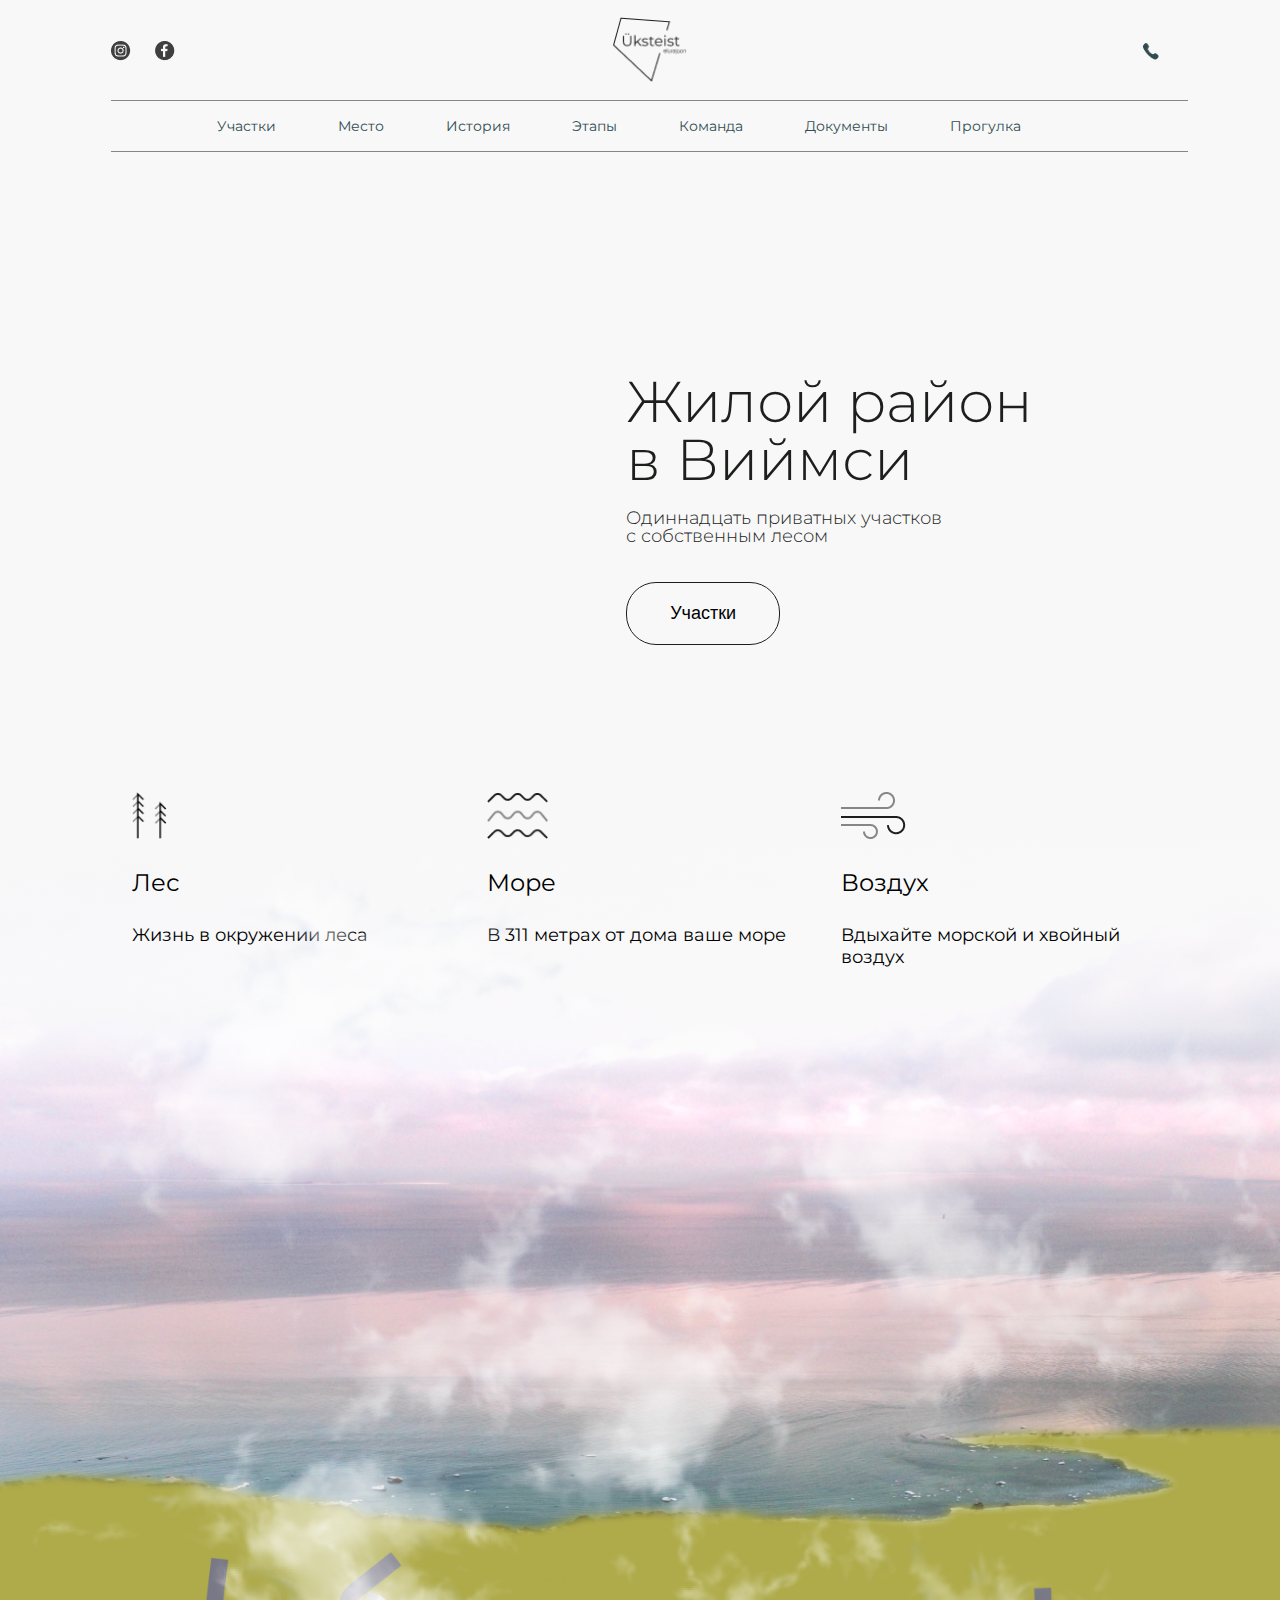
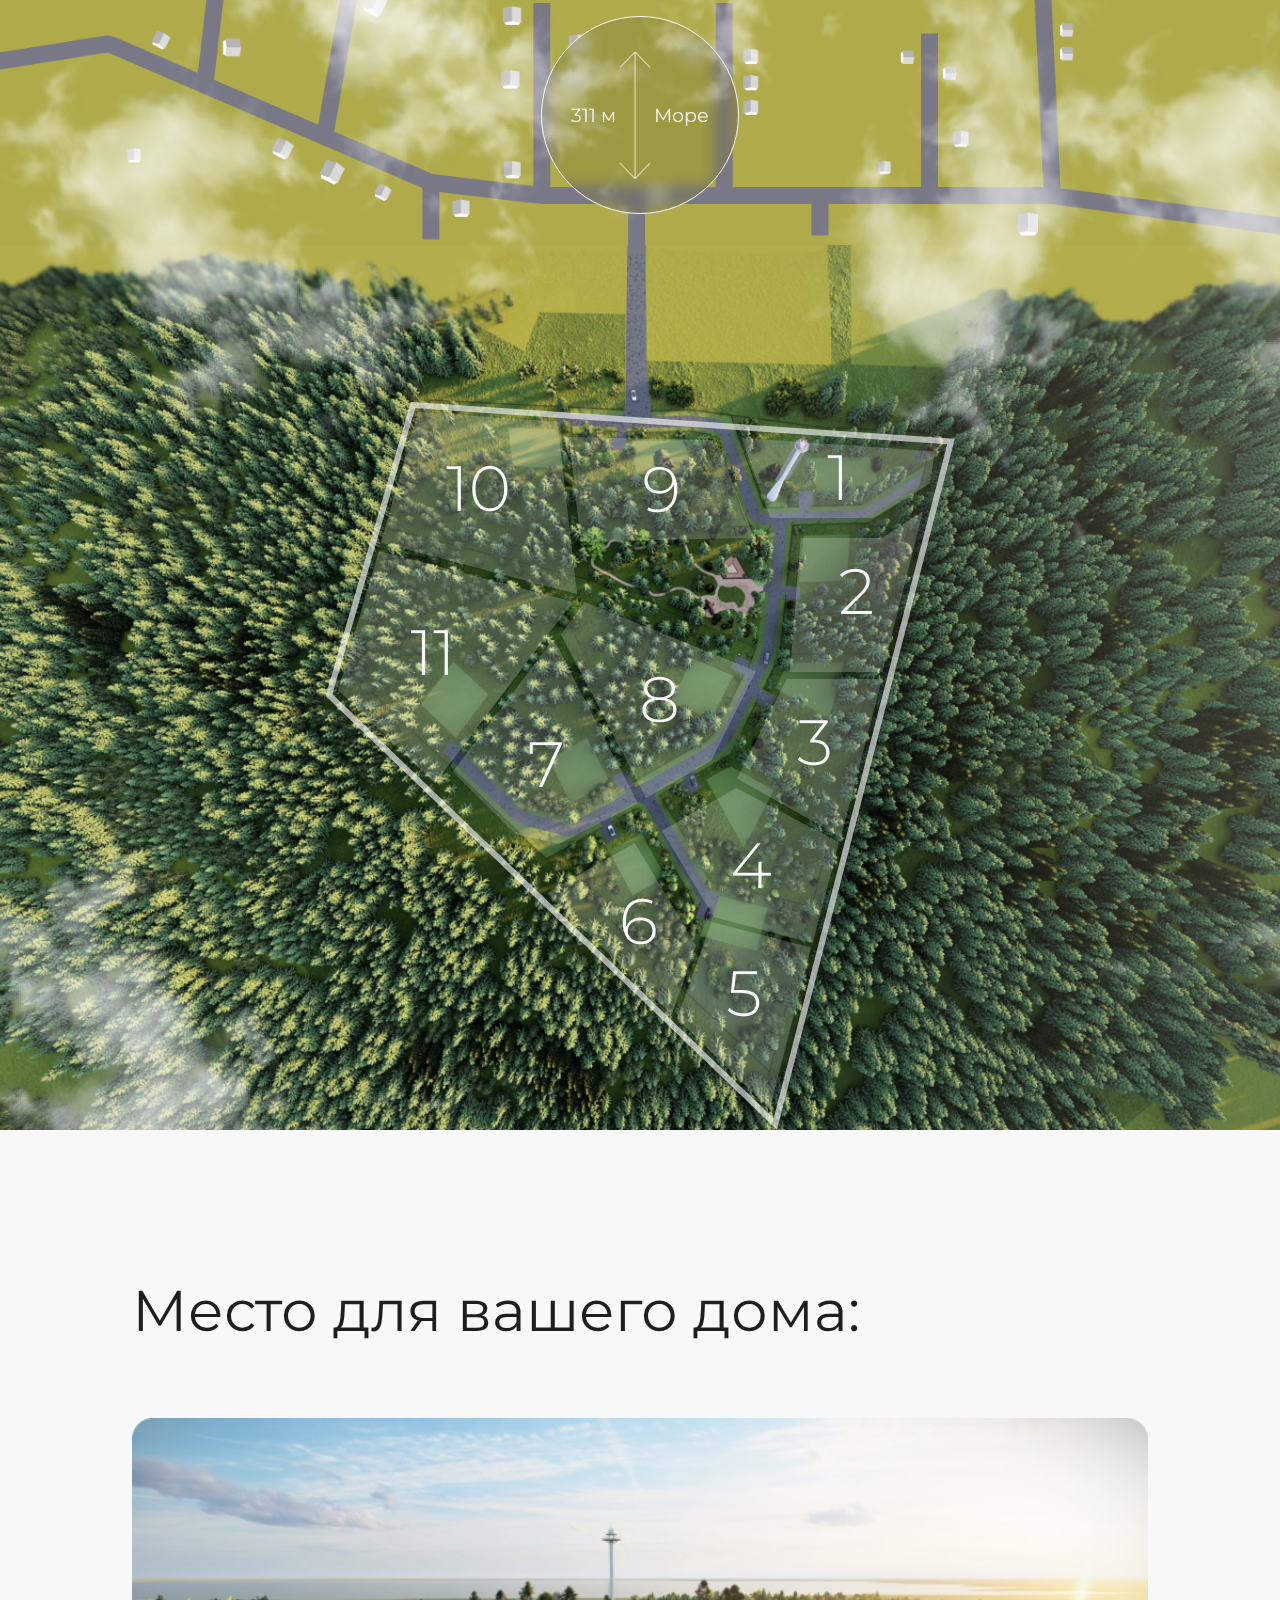
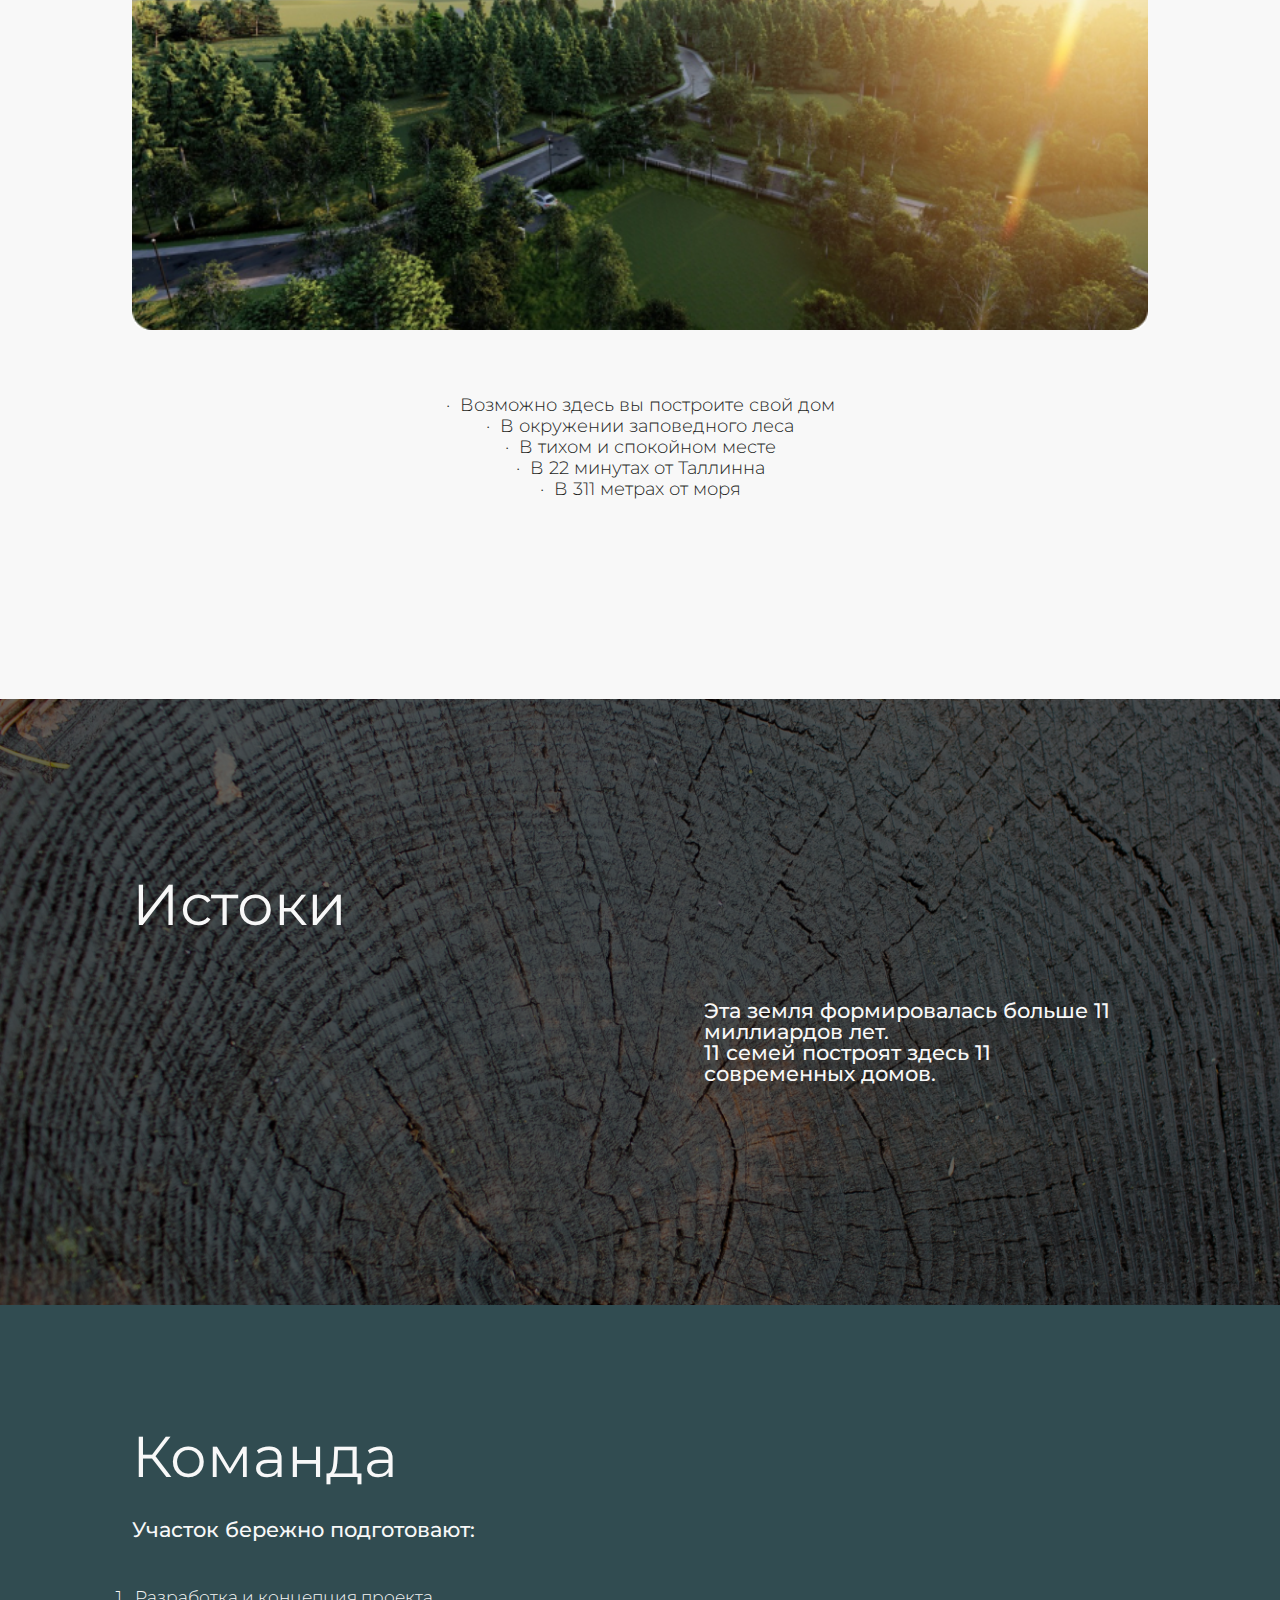
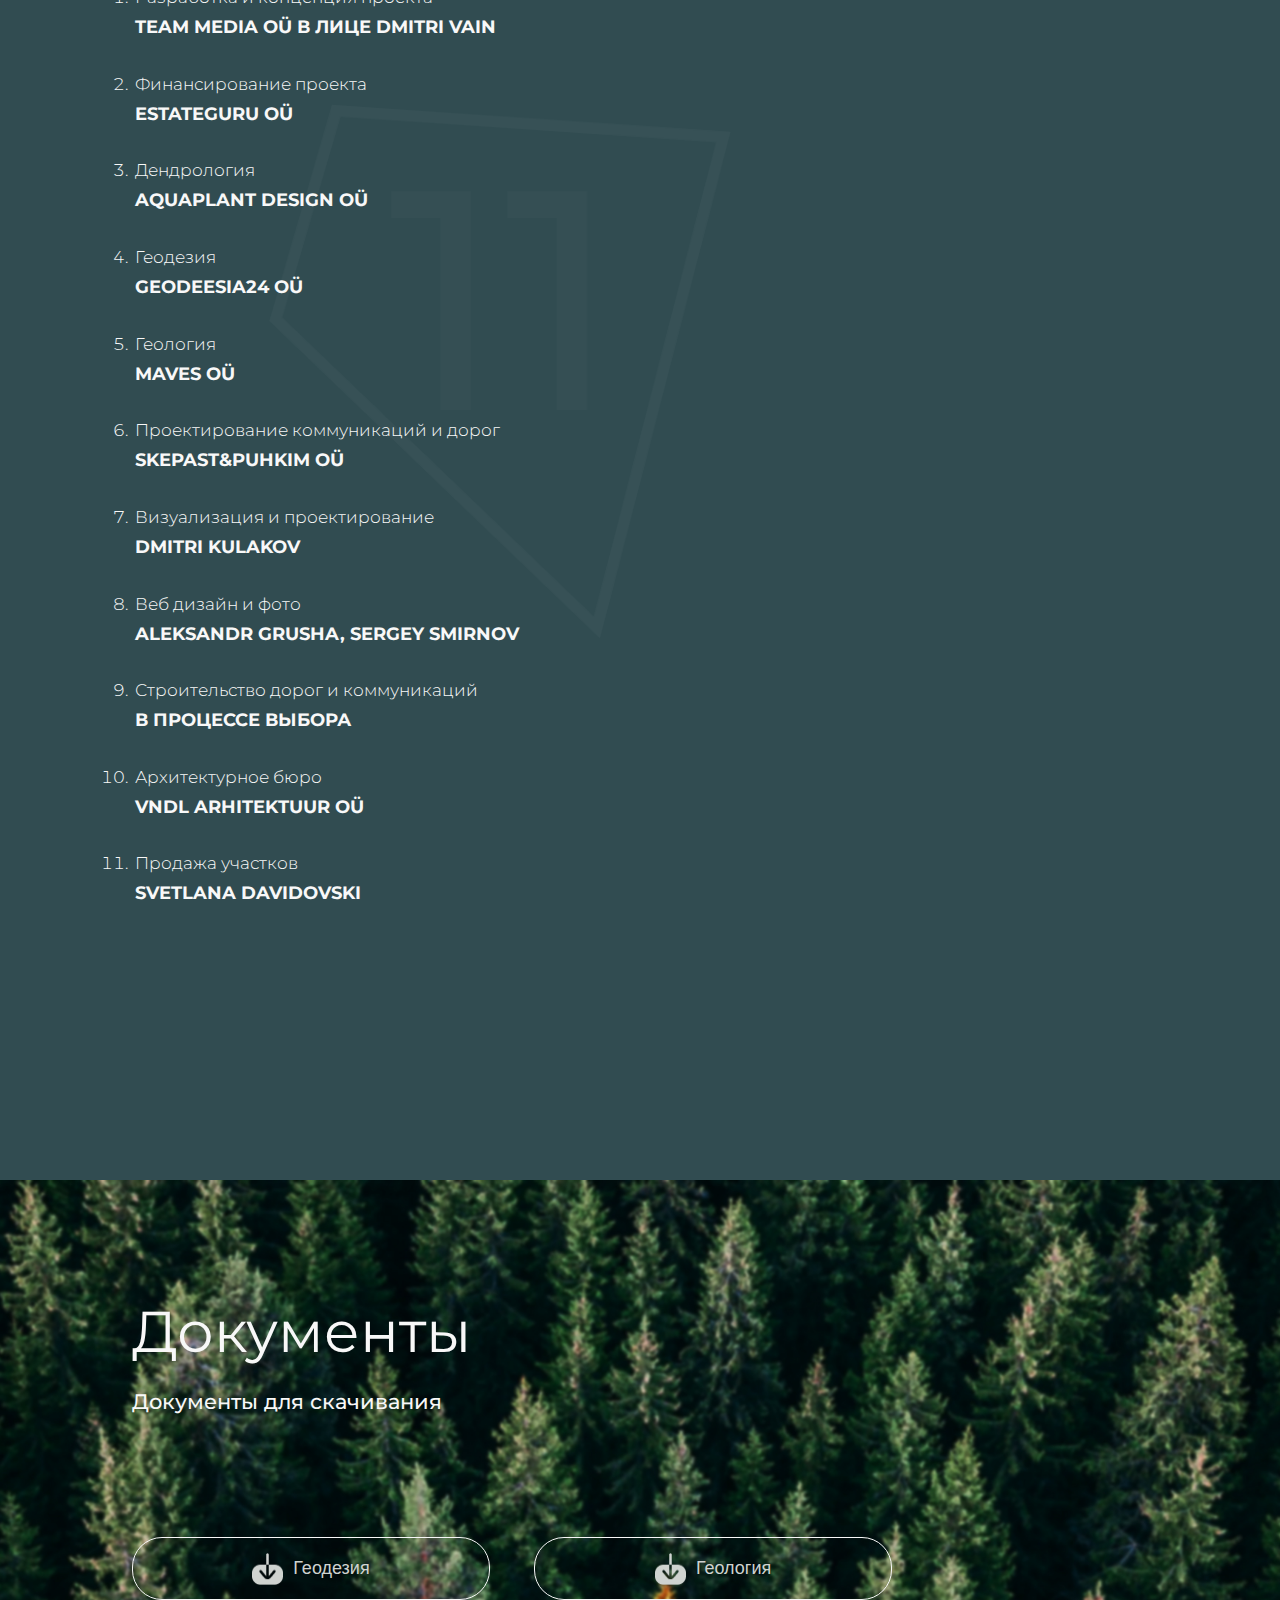
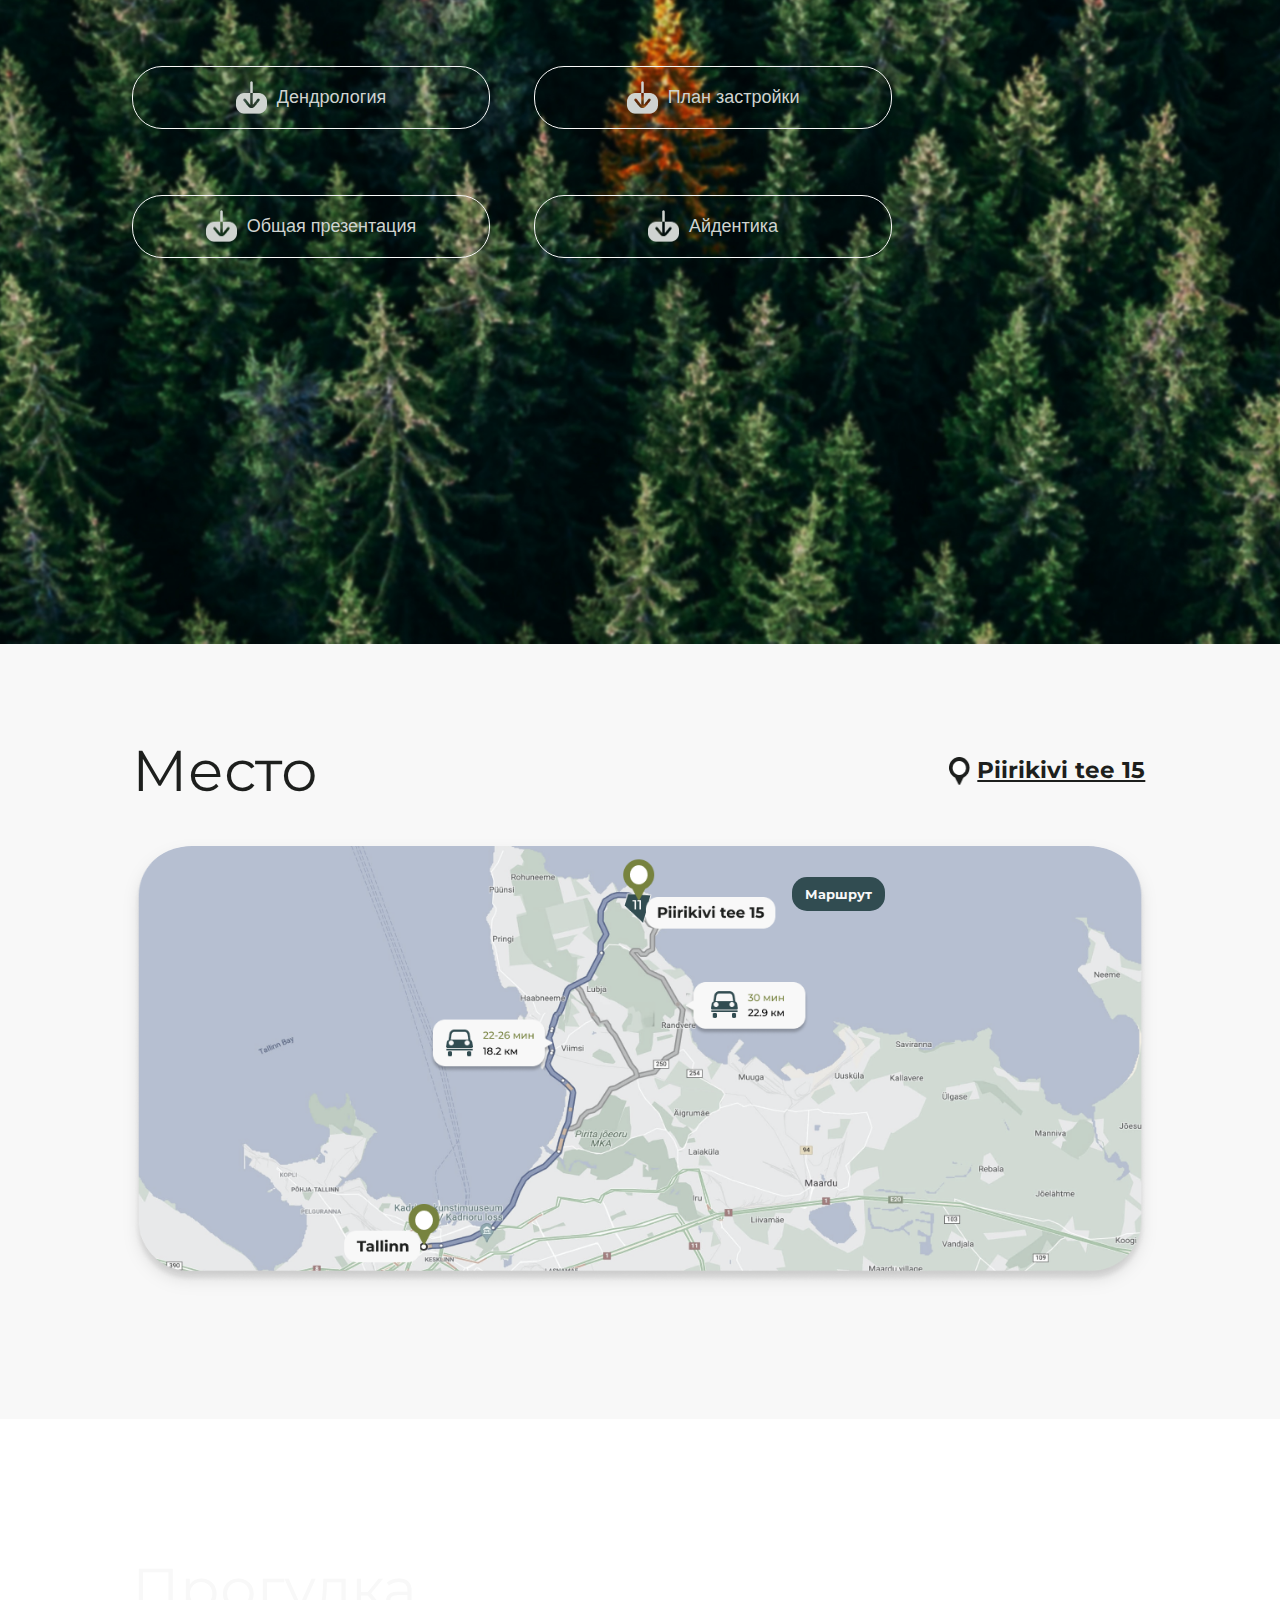
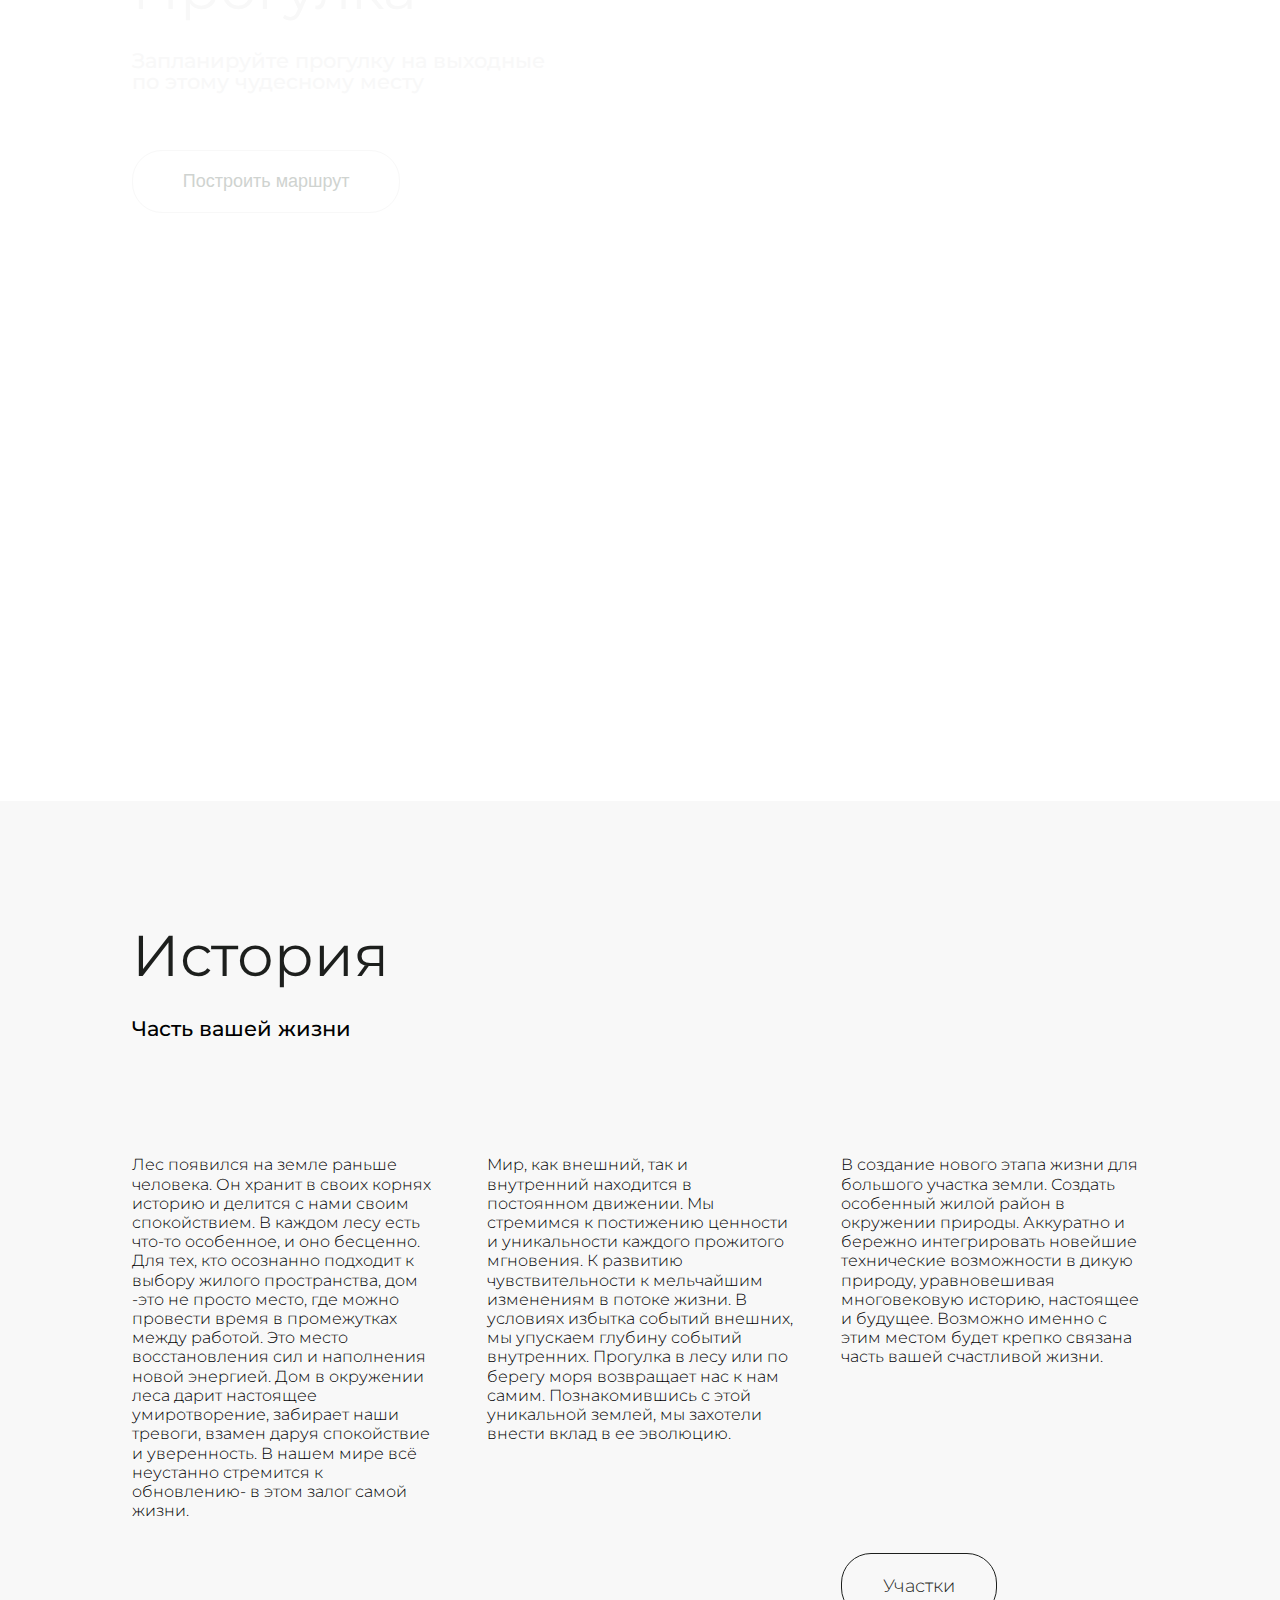
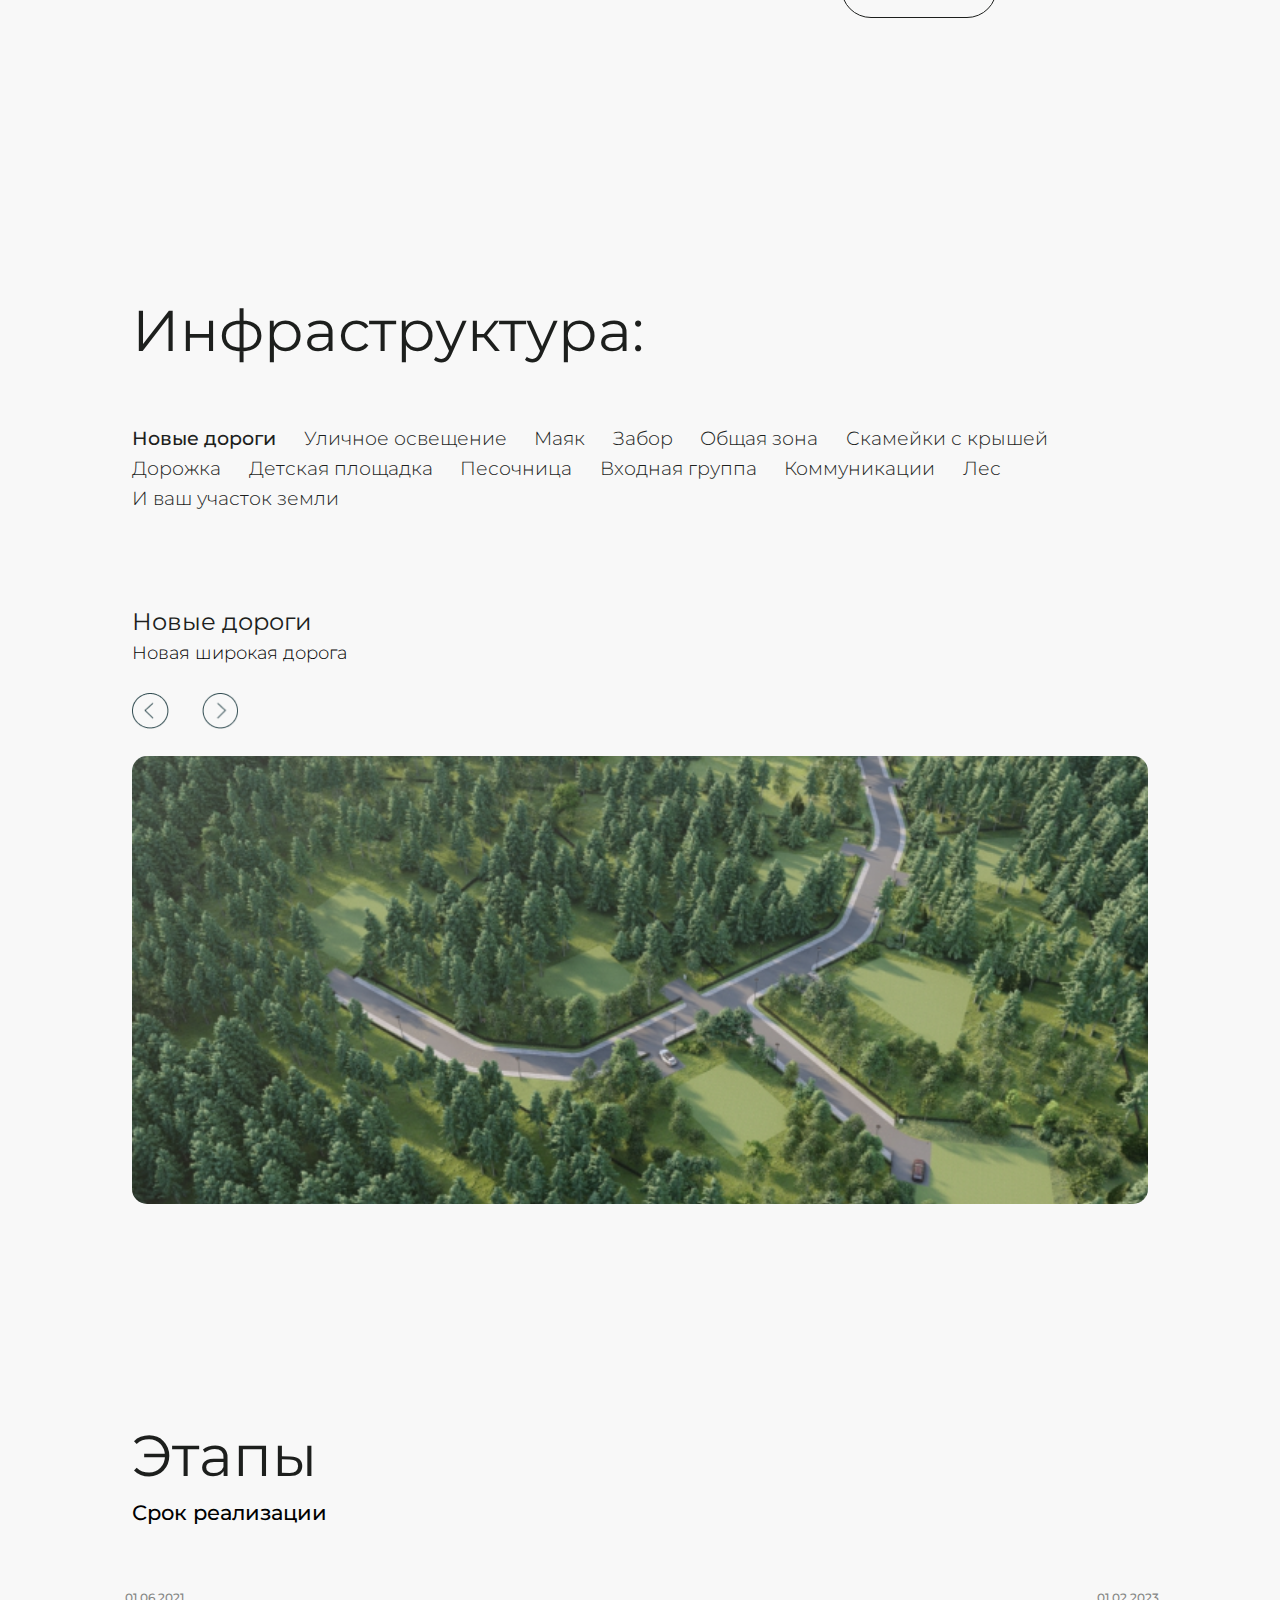
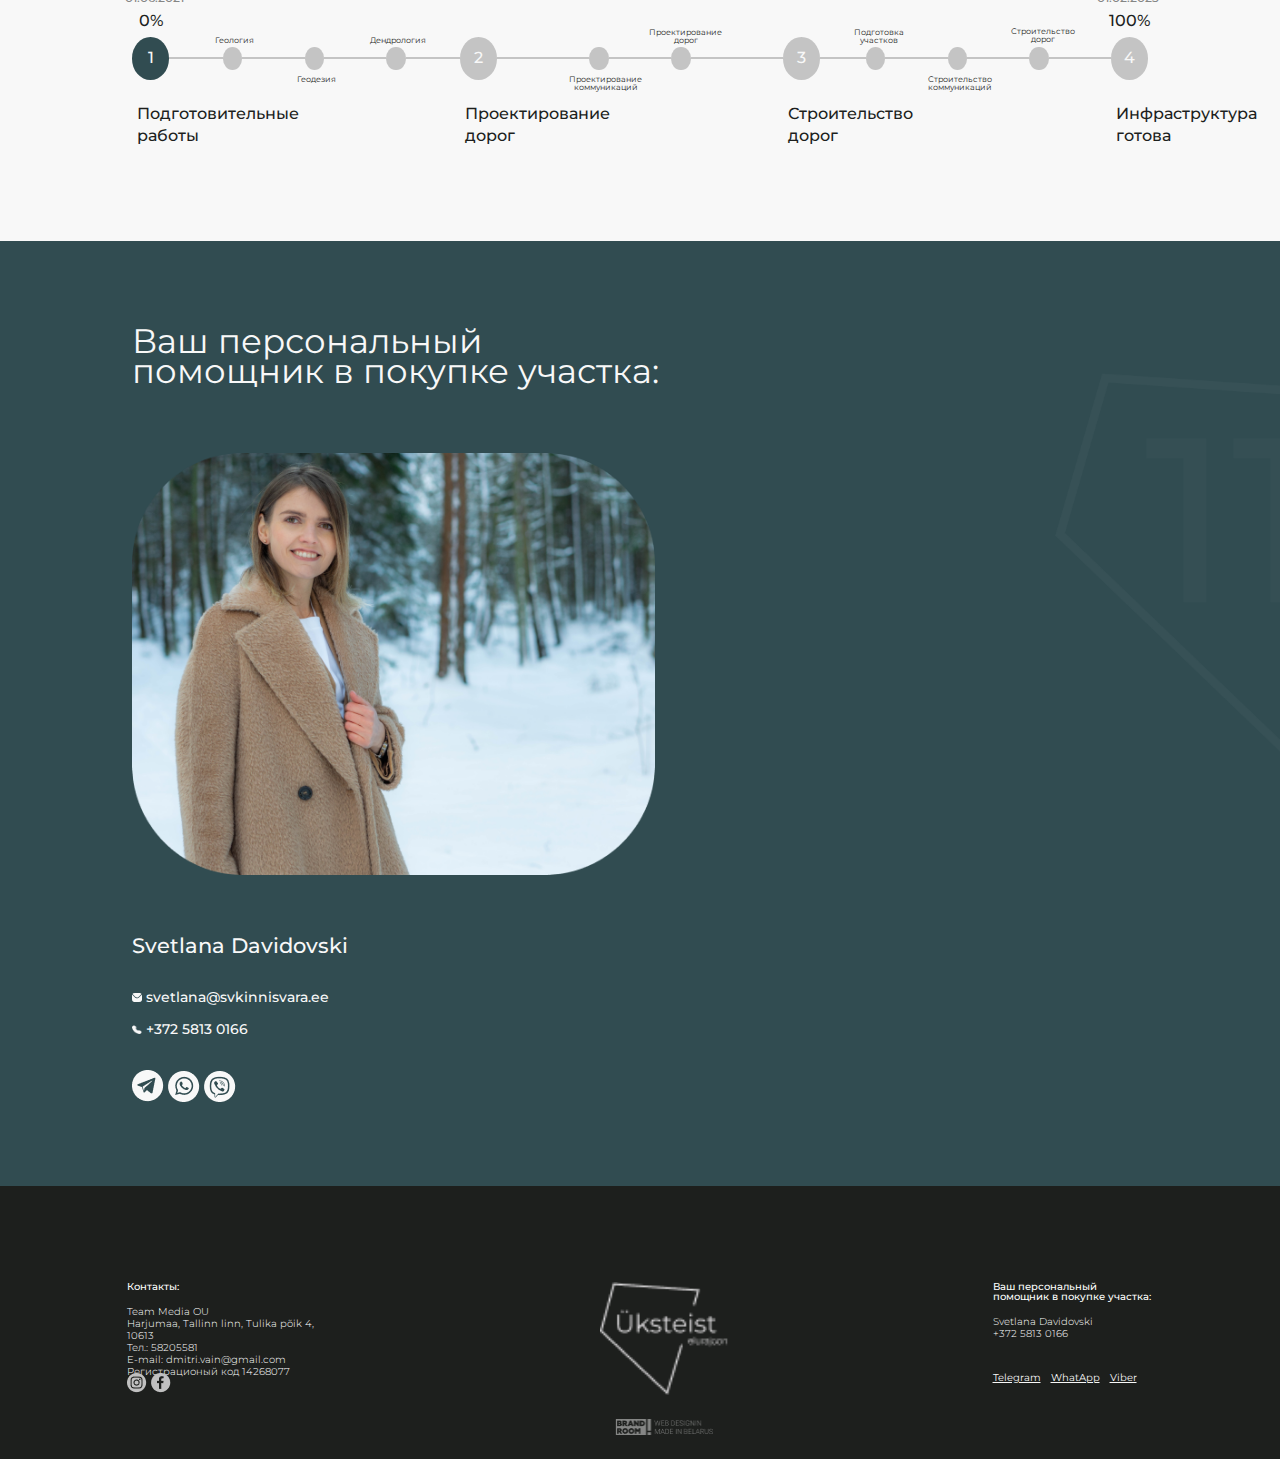
==== commit 3ea767b0: "Вот теперь в history изменен путь, до этого случайно в другой файл" ====
--- a/index.html
+++ b/index.html
@@ -473,7 +473,7 @@
                     <p class="history__text history__text--third">
                     В создание нового этапа жизни для большого участка земли. Создать особенный жилой район в окружении природы. Аккуратно и бережно интегрировать новейшие технические возможности в дикую природу, уравновешивая многовековую историю, настоящее и будущее. Возможно именно с этим местом будет крепко связана часть вашей счастливой жизни. 
                     </p>
-                    <button class="button button--black history__button">Участки</button>
+                    <a class="button button--black history__button" href="/html/index1.html">Участки</a>
                 </div>
             </div>
         </section>
